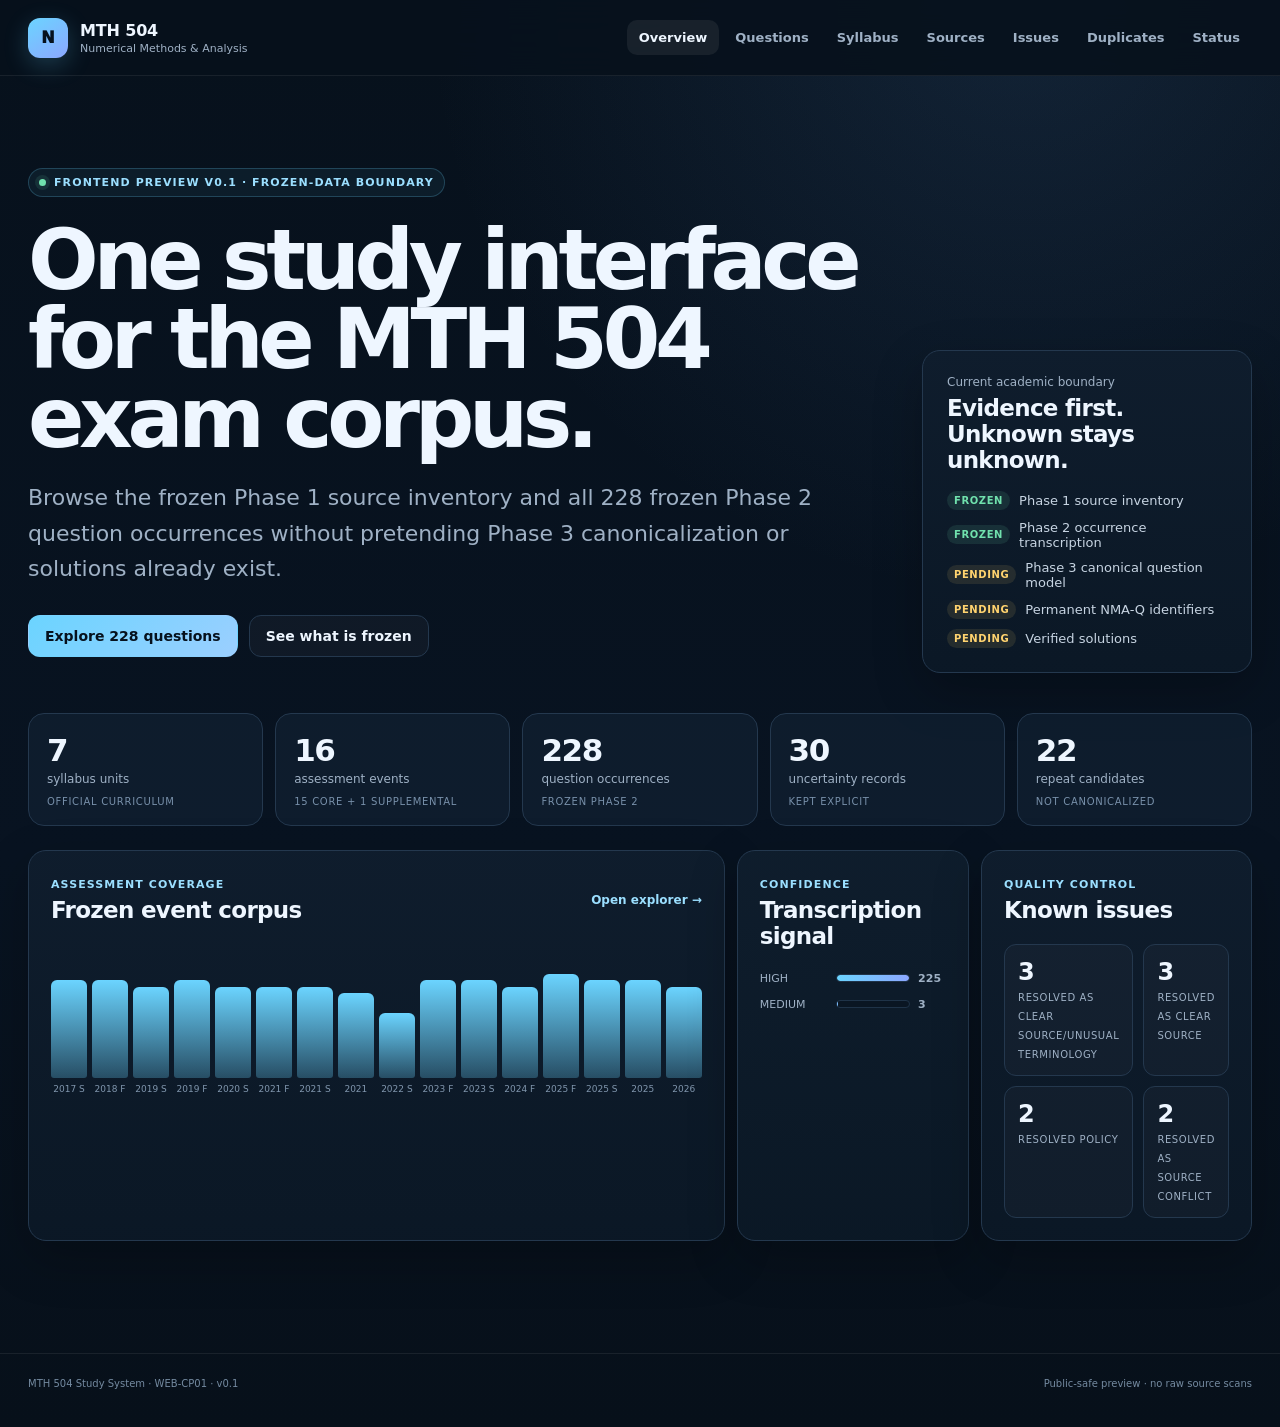
==== docs/subjects/mth504/index.html @ 4d3c36f5 "Establish shared MSc study portal and registry" ====
<!doctype html>
<html lang="en">
<head>
  <meta charset="utf-8" />
  <meta name="viewport" content="width=device-width, initial-scale=1" />
  <meta name="color-scheme" content="dark" />
  <meta name="description" content="MTH 504 Numerical Methods and Analysis study-system preview for Pokhara University MSc Structural Engineering." />
  <title>MTH 504 Study System · v0.1</title>
  <style>
:root{
  --bg:#07111c;--bg2:#0b1623;--surface:#0f1d2d;--surface2:#132338;--line:#24384e;
  --text:#eef6ff;--muted:#9fb1c5;--soft:#c7d4e2;--accent:#6bd4ff;--accent2:#8ca7ff;
  --green:#70e1ad;--yellow:#ffd36f;--red:#ff8e8e;--blue:#7cb7ff;--shadow:0 18px 50px rgba(0,0,0,.24);
}
*{box-sizing:border-box}html{scroll-behavior:smooth}body{margin:0;background:radial-gradient(circle at 80% 0%,rgba(71,118,172,.18),transparent 34%),linear-gradient(180deg,var(--bg) 0%,#081321 60%,#07101a 100%);color:var(--text);font-family:Inter,ui-sans-serif,system-ui,-apple-system,BlinkMacSystemFont,"Segoe UI",sans-serif;min-height:100vh}button,input,select{font:inherit}a{color:inherit;text-decoration:none}
.app-shell{max-width:1500px;margin:0 auto;min-height:100vh}.topbar{height:76px;position:sticky;top:0;z-index:50;display:flex;align-items:center;padding:0 28px;background:rgba(7,17,28,.9);backdrop-filter:blur(18px);border-bottom:1px solid rgba(255,255,255,.07)}
.brand{display:flex;align-items:center;gap:12px;min-width:275px}.brand-mark{width:40px;height:40px;display:grid;place-items:center;border-radius:12px;background:linear-gradient(145deg,var(--accent),var(--accent2));color:#06111d;font-weight:950;box-shadow:0 7px 24px rgba(107,212,255,.22)}.brand b{display:block;font-size:16px;letter-spacing:-.01em}.brand small{display:block;color:var(--muted);font-size:11px;margin-top:2px}.nav{display:flex;align-items:center;gap:4px;margin-left:auto}.nav a{color:var(--muted);font-size:13px;font-weight:720;padding:10px 12px;border-radius:10px;transition:.16s ease}.nav a:hover,.nav a.active{color:var(--text);background:rgba(255,255,255,.065)}.menu-button{display:none;margin-left:auto;border:1px solid var(--line);background:var(--surface);color:var(--text);padding:9px 12px;border-radius:10px;font-weight:750}
main{padding:0 28px 60px}.view{padding:52px 0;animation:viewIn .22s ease}.hero-view{padding-top:64px}@keyframes viewIn{from{opacity:.4;transform:translateY(4px)}to{opacity:1;transform:none}}
.hero-view{display:grid;grid-template-columns:minmax(0,1.45fr) minmax(320px,.55fr);gap:24px}.hero-copy{padding:28px 0 16px}.eyebrow,.section-kicker{font-size:11px;letter-spacing:.1em;text-transform:uppercase;font-weight:850;color:#9bdfff}.eyebrow{display:inline-flex;align-items:center;gap:8px;padding:7px 10px;border-radius:999px;border:1px solid rgba(107,212,255,.22);background:rgba(107,212,255,.06)}.live-dot{width:7px;height:7px;border-radius:50%;background:var(--green);box-shadow:0 0 0 4px rgba(112,225,173,.1)}.hero-copy h1{font-size:clamp(44px,6.5vw,88px);line-height:.95;letter-spacing:-.064em;margin:24px 0 18px;max-width:950px}.hero-lede{max-width:820px;color:var(--muted);font-size:clamp(17px,1.9vw,22px);line-height:1.62}.hero-actions{display:flex;gap:11px;flex-wrap:wrap;margin-top:28px}.button{padding:12px 16px;border-radius:12px;border:1px solid var(--line);font-weight:780;font-size:14px;transition:.16s}.button:hover{transform:translateY(-1px)}.button.primary{background:linear-gradient(135deg,var(--accent),#9bcfff);color:#06111d;border-color:transparent}.button.secondary{background:rgba(255,255,255,.03)}
.hero-panel,.surface{border:1px solid var(--line);background:linear-gradient(180deg,rgba(15,29,45,.96),rgba(11,24,38,.96));border-radius:18px;box-shadow:var(--shadow)}.hero-panel{padding:24px;align-self:end}.panel-kicker{color:var(--muted);font-size:12px;margin:0 0 6px}.hero-panel h2{font-size:23px;letter-spacing:-.03em;margin:0 0 18px}.boundary-list{list-style:none;padding:0;margin:0;display:grid;gap:10px}.boundary-list li{display:flex;align-items:center;gap:9px;color:var(--soft);font-size:13px}.state{font-size:10px;text-transform:uppercase;letter-spacing:.06em;font-weight:900;padding:4px 7px;border-radius:999px}.state.done{background:rgba(112,225,173,.11);color:var(--green)}.state.waiting{background:rgba(255,211,111,.10);color:var(--yellow)}
.metric-grid{grid-column:1/-1;display:grid;grid-template-columns:repeat(5,1fr);gap:12px;margin-top:16px}.metric{padding:18px;border-radius:16px;border:1px solid var(--line);background:rgba(16,31,48,.8)}.metric strong{display:block;font-size:31px;letter-spacing:-.045em}.metric span{display:block;margin-top:4px;color:var(--muted);font-size:12px}.metric small{display:block;margin-top:10px;color:#7890aa;font-size:10px;text-transform:uppercase;letter-spacing:.07em}
.dashboard-grid{grid-column:1/-1;display:grid;grid-template-columns:1.2fr .4fr .4fr;gap:12px;margin-top:0}.surface{padding:22px}.wide-card{min-width:0}.section-heading{display:flex;gap:20px;align-items:flex-end;justify-content:space-between;margin-bottom:24px}.section-heading h1{font-size:clamp(34px,4.7vw,62px);letter-spacing:-.052em;line-height:1;margin:7px 0 9px}.section-heading h2{font-size:23px;letter-spacing:-.03em;margin:5px 0}.section-heading p{color:var(--muted);max-width:780px;line-height:1.6;margin:0;font-size:14px}.section-heading.compact{align-items:center;margin-bottom:16px}.text-link{font-size:12px;color:#9bdfff;font-weight:750}.count-chip{display:flex;flex-direction:column;align-items:flex-end;min-width:88px}.count-chip strong{font-size:35px;letter-spacing:-.04em}.count-chip span{color:var(--muted);font-size:11px;text-transform:uppercase;letter-spacing:.08em}.count-chip.small strong{font-size:25px}
.event-timeline{display:flex;gap:5px;align-items:flex-end;min-height:150px;padding-top:12px;overflow-x:auto}.event-bar{min-width:30px;flex:1;max-width:54px;display:flex;flex-direction:column;justify-content:flex-end;height:130px;gap:6px}.event-bar i{display:block;background:linear-gradient(180deg,var(--accent),rgba(107,212,255,.28));border-radius:6px 6px 3px 3px;min-height:14px;transition:.18s}.event-bar:hover i{filter:brightness(1.25)}.event-bar span{font-size:9px;color:#8197ae;text-align:center;white-space:nowrap}.mini-bars{display:grid;gap:13px;margin-top:18px}.mini-bar-row{display:grid;grid-template-columns:68px 1fr 28px;gap:8px;align-items:center;font-size:11px;color:var(--muted)}.mini-track{height:8px;background:#0a1623;border:1px solid #1f3348;border-radius:999px;overflow:hidden}.mini-fill{height:100%;background:linear-gradient(90deg,var(--accent),var(--accent2));border-radius:999px}.issue-summary{display:grid;grid-template-columns:1fr 1fr;gap:10px}.issue-tile{padding:13px;border:1px solid var(--line);border-radius:12px;background:rgba(255,255,255,.025)}.issue-tile strong{display:block;font-size:24px}.issue-tile span{color:var(--muted);font-size:10px;text-transform:uppercase;letter-spacing:.06em}
.filter-panel{margin-bottom:14px;padding:18px}.search-field{display:grid;gap:7px}.search-field span,.filters-row label span{font-size:10px;text-transform:uppercase;letter-spacing:.07em;color:#8fa5bc;font-weight:800}.search-field input,.filters-row select{width:100%;background:#091725;color:var(--text);border:1px solid var(--line);border-radius:10px;outline:none}.search-field input{padding:13px 14px;font-size:14px}.search-field input:focus,.filters-row select:focus{border-color:#4b8cac;box-shadow:0 0 0 3px rgba(107,212,255,.08)}.filters-row{display:grid;grid-template-columns:repeat(6,1fr);gap:9px;margin-top:12px}.filters-row label{display:grid;gap:6px}.filters-row select{padding:10px 8px;font-size:12px}.filter-footer{display:flex;align-items:center;justify-content:space-between;gap:12px;margin-top:13px;color:var(--muted);font-size:11px}.ghost-button{border:1px solid var(--line);background:transparent;color:#bad0e6;border-radius:9px;padding:8px 10px;cursor:pointer}.compact-filter{max-width:760px}
.question-list{display:grid;gap:10px}.question-card{border:1px solid var(--line);background:rgba(13,28,44,.88);border-radius:14px;padding:16px 17px;display:grid;grid-template-columns:126px minmax(0,1fr) 70px;gap:14px;align-items:start;cursor:pointer;transition:.15s}.question-card:hover{border-color:#375775;background:rgba(17,35,54,.98);transform:translateY(-1px)}.question-meta{display:grid;gap:6px}.question-meta b{font-size:12px}.question-meta span{color:#8ba0b6;font-size:10px}.question-transcript{font-size:14px;line-height:1.65;color:#deebf7}.question-transcript mark{background:rgba(255,211,111,.15);color:#ffe7a7;border-radius:3px;padding:0 2px}.question-tags{display:flex;flex-wrap:wrap;gap:5px;margin-top:9px}.tag{display:inline-flex;align-items:center;padding:4px 7px;border-radius:999px;background:#10243a;border:1px solid #263e57;color:#aebfd0;font-size:9px;font-weight:800;letter-spacing:.04em}.tag.warn{color:#ffe2a0;border-color:#5f522c;background:rgba(255,211,111,.07)}.tag.core{color:#9cebc6;border-color:#275b48;background:rgba(112,225,173,.06)}.marks-badge{justify-self:end;text-align:center;border:1px solid var(--line);border-radius:11px;padding:8px 7px;min-width:54px}.marks-badge strong{display:block;font-size:18px}.marks-badge span{font-size:9px;color:var(--muted);text-transform:uppercase}.empty-state{border:1px dashed #35506c;padding:44px;border-radius:16px;text-align:center;color:var(--muted)}.empty-state b{display:block;color:var(--text);margin-bottom:5px}
.syllabus-grid{display:grid;grid-template-columns:repeat(2,1fr);gap:12px}.unit-card{display:grid;grid-template-columns:60px 1fr auto;gap:15px;align-items:center}.unit-number{height:52px;width:52px;display:grid;place-items:center;border-radius:14px;background:linear-gradient(145deg,rgba(107,212,255,.15),rgba(140,167,255,.08));border:1px solid #29465f;color:#b9eaff;font-weight:900}.unit-card h2{font-size:18px;margin:0 0 3px}.unit-card p{font-size:11px;color:var(--muted);margin:0}.hour-pill{font-size:12px;color:#b7c7d8;border:1px solid var(--line);border-radius:999px;padding:7px 9px}.boundary-note{margin-top:12px;border-color:#4d462a;background:rgba(255,211,111,.04)}.boundary-note b{color:#ffe09b}.boundary-note p{color:#c9bea0;line-height:1.6;margin:7px 0 0;font-size:13px}
.source-grid{display:grid;grid-template-columns:repeat(2,1fr);gap:10px}.source-card h2{font-size:15px;margin:6px 0 5px}.source-id{font-family:ui-monospace,SFMono-Regular,Menlo,monospace;color:#9adfff;font-size:10px;word-break:break-all}.source-card p{color:var(--muted);font-size:12px;line-height:1.55}.source-facts{display:flex;flex-wrap:wrap;gap:5px;margin-top:10px}.hash{font-family:ui-monospace,SFMono-Regular,Menlo,monospace;font-size:9px;color:#728ba5;word-break:break-all;margin-top:10px}
.issue-list{display:grid;gap:9px}.issue-card{display:grid;grid-template-columns:160px minmax(0,1fr);gap:18px}.issue-card h2{font-size:14px;margin:0 0 6px}.issue-card p{font-size:12px;color:var(--muted);line-height:1.6;margin:5px 0}.issue-key{font-family:ui-monospace,SFMono-Regular,Menlo,monospace;font-size:10px;color:#9adfff}.issue-status{margin-top:7px}.issue-section-label{color:#8ea5bb;font-size:9px;text-transform:uppercase;letter-spacing:.07em;font-weight:800}.duplicate-columns{display:grid;grid-template-columns:.75fr 1.25fr;gap:12px}.stack-list{display:grid;gap:8px}.stack-item{border:1px solid var(--line);border-radius:12px;padding:13px;background:rgba(255,255,255,.018)}.stack-item b{font-size:12px}.stack-item p{font-size:11px;color:var(--muted);line-height:1.5;margin:6px 0 0}.member-list{display:flex;flex-wrap:wrap;gap:5px;margin-top:8px}.member{font-family:ui-monospace,SFMono-Regular,Menlo,monospace;font-size:9px;padding:4px 6px;border-radius:6px;background:#0c1a29;color:#9fb4ca}
.status-grid{display:grid;grid-template-columns:repeat(2,1fr);gap:10px}.status-card{display:grid;grid-template-columns:42px 1fr;align-items:start;gap:12px}.status-icon{height:34px;width:34px;border-radius:10px;display:grid;place-items:center;background:#102438;font-weight:900}.status-card b{font-size:14px}.status-card p{color:var(--muted);font-size:12px;line-height:1.5;margin:6px 0 0}.status-card.complete .status-icon{color:var(--green);background:rgba(112,225,173,.09)}.status-card.parked .status-icon{color:var(--yellow);background:rgba(255,211,111,.09)}.status-card.current .status-icon{color:var(--accent);background:rgba(107,212,255,.09)}.provenance-card{margin-top:12px}.provenance-card h2{margin:6px 0 17px}.provenance-card dl{display:grid;gap:9px}.provenance-card dl div{display:grid;grid-template-columns:200px 1fr;gap:12px}.provenance-card dt{color:var(--muted);font-size:11px}.provenance-card dd{margin:0;font-family:ui-monospace,SFMono-Regular,Menlo,monospace;font-size:10px;word-break:break-all;color:#c7d6e5}
footer{border-top:1px solid rgba(255,255,255,.07);padding:24px 28px 38px;color:#748aa0;font-size:10px;display:flex;justify-content:space-between;gap:16px}
.question-dialog{width:min(760px,calc(100vw - 30px));max-height:84vh;overflow:auto;border:1px solid #35506a;background:#0a1724;color:var(--text);border-radius:18px;padding:24px;box-shadow:0 30px 100px rgba(0,0,0,.62)}.question-dialog::backdrop{background:rgba(2,8,13,.76);backdrop-filter:blur(5px)}.dialog-close{position:absolute;right:15px;top:13px;width:34px;height:34px;border-radius:50%;border:1px solid var(--line);background:#102133;color:var(--text);font-size:21px;cursor:pointer}.dialog-title{font-size:24px;letter-spacing:-.03em;padding-right:40px;margin:7px 0 8px}.dialog-question{font-size:17px;line-height:1.65;color:#edf6ff;margin:20px 0}.dialog-grid{display:grid;grid-template-columns:repeat(3,1fr);gap:8px}.dialog-fact{padding:10px;border:1px solid var(--line);border-radius:10px}.dialog-fact span{display:block;color:var(--muted);font-size:9px;text-transform:uppercase;letter-spacing:.06em}.dialog-fact b{display:block;margin-top:3px;font-size:12px}.dialog-section{border-top:1px solid var(--line);margin-top:18px;padding-top:16px}.dialog-section h3{font-size:13px;margin:0 0 8px}.dialog-section p,.dialog-section li{color:var(--muted);font-size:11px;line-height:1.6}
@media(max-width:1100px){.metric-grid{grid-template-columns:repeat(3,1fr)}.dashboard-grid{grid-template-columns:1fr 1fr}.wide-card{grid-column:1/-1}.filters-row{grid-template-columns:repeat(3,1fr)}.hero-view{grid-template-columns:1fr}.hero-panel{align-self:auto}.duplicate-columns{grid-template-columns:1fr}}
@media(max-width:760px){.topbar{height:auto;min-height:68px;padding:12px 16px;flex-wrap:wrap}.brand{min-width:0}.brand small{display:none}.menu-button{display:block}.nav{display:none;width:100%;overflow-x:auto;padding-top:8px}.nav.open{display:flex}.nav a{white-space:nowrap}main{padding:0 14px 44px}.view{padding:34px 0}.hero-view{padding-top:35px}.hero-copy h1{font-size:46px}.metric-grid{grid-template-columns:repeat(2,1fr)}.dashboard-grid{grid-template-columns:1fr}.wide-card{grid-column:auto}.surface{padding:16px}.filters-row{grid-template-columns:repeat(2,1fr)}.question-card{grid-template-columns:1fr auto;gap:10px}.question-meta{grid-column:1/-1;display:flex;gap:8px;align-items:center}.question-transcript{grid-column:1}.marks-badge{grid-column:2}.syllabus-grid,.source-grid,.status-grid{grid-template-columns:1fr}.unit-card{grid-template-columns:52px 1fr auto}.issue-card{grid-template-columns:1fr;gap:8px}.section-heading{align-items:flex-start}.section-heading h1{font-size:38px}.count-chip strong{font-size:28px}.provenance-card dl div{grid-template-columns:1fr;gap:3px}.dialog-grid{grid-template-columns:repeat(2,1fr)}footer{padding:22px 14px 30px;flex-direction:column}.event-bar{min-width:25px}}
@media(max-width:430px){.hero-copy h1{font-size:40px}.metric-grid{grid-template-columns:1fr 1fr}.metric strong{font-size:26px}.filters-row{grid-template-columns:1fr}.section-heading{gap:10px}.dialog-grid{grid-template-columns:1fr}.issue-summary{grid-template-columns:1fr 1fr}}

</style>
</head>
<body>
  <div class="app-shell">
    <header class="topbar">
      <a class="brand" href="#overview" aria-label="MTH 504 Study System home">
        <span class="brand-mark">N</span>
        <span><b>MTH 504</b><small>Numerical Methods & Analysis</small></span>
      </a>
      <button class="menu-button" id="menuButton" type="button" aria-expanded="false" aria-controls="primaryNav">Menu</button>
      <nav class="nav" id="primaryNav" aria-label="Primary navigation">
        <a href="#overview" data-view="overview">Overview</a>
        <a href="#questions" data-view="questions">Questions</a>
        <a href="#syllabus" data-view="syllabus">Syllabus</a>
        <a href="#sources" data-view="sources">Sources</a>
        <a href="#issues" data-view="issues">Issues</a>
        <a href="#duplicates" data-view="duplicates">Duplicates</a>
        <a href="#status" data-view="status">Status</a>
      </nav>
    </header>

    <main>
      <section class="view hero-view" id="overview" data-view-panel="overview">
        <div class="hero-copy">
          <div class="eyebrow"><span class="live-dot"></span> Frontend preview v0.1 · frozen-data boundary</div>
          <h1>One study interface for the MTH 504 exam corpus.</h1>
          <p class="hero-lede">Browse the frozen Phase 1 source inventory and all 228 frozen Phase 2 question occurrences without pretending Phase 3 canonicalization or solutions already exist.</p>
          <div class="hero-actions">
            <a class="button primary" href="#questions">Explore 228 questions</a>
            <a class="button secondary" href="#status">See what is frozen</a>
          </div>
        </div>
        <div class="hero-panel">
          <p class="panel-kicker">Current academic boundary</p>
          <h2>Evidence first. Unknown stays unknown.</h2>
          <ul class="boundary-list">
            <li><span class="state done">Frozen</span> Phase 1 source inventory</li>
            <li><span class="state done">Frozen</span> Phase 2 occurrence transcription</li>
            <li><span class="state waiting">Pending</span> Phase 3 canonical question model</li>
            <li><span class="state waiting">Pending</span> Permanent NMA-Q identifiers</li>
            <li><span class="state waiting">Pending</span> Verified solutions</li>
          </ul>
        </div>
        <div class="metric-grid" id="metricGrid"></div>
        <div class="dashboard-grid">
          <article class="surface wide-card">
            <div class="section-heading compact">
              <div><span class="section-kicker">Assessment coverage</span><h2>Frozen event corpus</h2></div>
              <a class="text-link" href="#questions">Open explorer →</a>
            </div>
            <div id="eventTimeline" class="event-timeline"></div>
          </article>
          <article class="surface">
            <div class="section-heading compact"><div><span class="section-kicker">Confidence</span><h2>Transcription signal</h2></div></div>
            <div id="confidenceChart" class="mini-bars"></div>
          </article>
          <article class="surface">
            <div class="section-heading compact"><div><span class="section-kicker">Quality control</span><h2>Known issues</h2></div></div>
            <div id="issueSummary" class="issue-summary"></div>
          </article>
        </div>
      </section>

      <section class="view" id="questions" data-view-panel="questions" hidden>
        <div class="section-heading">
          <div><span class="section-kicker">Phase 2 frozen dataset</span><h1>Question occurrence explorer</h1><p>These are source occurrences with provisional Phase 2 IDs, not permanent canonical questions.</p></div>
          <div class="count-chip"><strong id="questionResultCount">228</strong><span>shown</span></div>
        </div>
        <div class="surface filter-panel">
          <label class="search-field"><span>Search transcript or provisional ID</span><input id="questionSearch" type="search" placeholder="e.g. Newton, Runge-Kutta, P2-PROV-2024..." /></label>
          <div class="filters-row">
            <label><span>Year</span><select id="yearFilter"><option value="">All years</option></select></label>
            <label><span>Session</span><select id="sessionFilter"><option value="">All sessions</option></select></label>
            <label><span>Scope</span><select id="scopeFilter"><option value="">All scope</option></select></label>
            <label><span>Assessment</span><select id="assessmentFilter"><option value="">All types</option></select></label>
            <label><span>Confidence</span><select id="confidenceFilter"><option value="">All confidence</option></select></label>
            <label><span>Marks</span><select id="marksFilter"><option value="">All marks</option></select></label>
          </div>
          <div class="filter-footer"><button class="ghost-button" id="clearQuestionFilters" type="button">Clear filters</button><span id="questionFilterSummary">Showing complete frozen corpus</span></div>
        </div>
        <div id="questionList" class="question-list"></div>
        <div id="questionEmpty" class="empty-state" hidden><b>No matching occurrences.</b><span>Try clearing one or more filters.</span></div>
      </section>

      <section class="view" id="syllabus" data-view-panel="syllabus" hidden>
        <div class="section-heading"><div><span class="section-kicker">Official course structure</span><h1>Seven-unit syllabus map</h1><p>Unit titles and hours are transcribed from the official curriculum scan. Phase 3 has not yet mapped every occurrence to units.</p></div><div class="count-chip"><strong>45</strong><span>hours</span></div></div>
        <div id="syllabusGrid" class="syllabus-grid"></div>
        <article class="surface boundary-note"><b>Important boundary</b><p>Question-to-unit classification is intentionally absent in v0.1 because that belongs to the next controlled classification/canonicalization work. The website will not invent those mappings.</p></article>
      </section>

      <section class="view" id="sources" data-view-panel="sources" hidden>
        <div class="section-heading"><div><span class="section-kicker">Phase 1 frozen dataset</span><h1>Source inventory</h1><p>Public-safe metadata only. No private Drive URLs or raw copyrighted source files are embedded in this frontend package.</p></div><div class="count-chip"><strong id="sourceCount">16</strong><span>sources</span></div></div>
        <div class="surface filter-panel compact-filter"><label class="search-field"><span>Search source metadata</span><input id="sourceSearch" type="search" placeholder="source ID, filename, context..." /></label></div>
        <div id="sourceGrid" class="source-grid"></div>
      </section>

      <section class="view" id="issues" data-view-panel="issues" hidden>
        <div class="section-heading"><div><span class="section-kicker">Explicit uncertainty register</span><h1>Source issues & resolutions</h1><p>Thirty Phase 2 uncertainty records remain visible rather than being silently corrected.</p></div><div class="count-chip"><strong id="issueCount">30</strong><span>records</span></div></div>
        <div class="surface filter-panel compact-filter"><label class="search-field"><span>Search issue register</span><input id="issueSearch" type="search" placeholder="bounds, typo, printed wording, scope..." /></label></div>
        <div id="issueList" class="issue-list"></div>
      </section>

      <section class="view" id="duplicates" data-view-panel="duplicates" hidden>
        <div class="section-heading"><div><span class="section-kicker">Cross-reference, not silent merging</span><h1>Duplicate evidence</h1><p>Representation duplicates identify the same paper appearing in multiple source representations. Text duplicate candidates are question-level repetition candidates awaiting later canonicalization.</p></div></div>
        <div class="duplicate-columns">
          <article class="surface"><div class="section-heading compact"><div><span class="section-kicker">Same-paper evidence</span><h2>Representation duplicates</h2></div><div class="count-chip small"><strong id="repDupCount">0</strong><span>groups</span></div></div><div id="representationDuplicates" class="stack-list"></div></article>
          <article class="surface"><div class="section-heading compact"><div><span class="section-kicker">Question repetition</span><h2>Text duplicate candidates</h2></div><div class="count-chip small"><strong id="textDupCount">0</strong><span>groups</span></div></div><div id="textDuplicates" class="stack-list"></div></article>
        </div>
      </section>

      <section class="view" id="status" data-view-panel="status" hidden>
        <div class="section-heading"><div><span class="section-kicker">Project state</span><h1>What exists, what does not</h1><p>The frontend is a renderer of frozen structured data—not a replacement for Drive evidence, project controls, or future Git history.</p></div></div>
        <div class="status-grid">
          <article class="surface status-card complete"><span class="status-icon">✓</span><div><b>Phase 1 · Source inventory</b><p>Frozen and Drive-preserved. 16 public-safe source records.</p></div></article>
          <article class="surface status-card complete"><span class="status-icon">✓</span><div><b>Phase 2 · Question occurrences</b><p>Frozen and Drive-preserved. 228 occurrences, 30 uncertainty records.</p></div></article>
          <article class="surface status-card parked"><span class="status-icon">⌁</span><div><b>GH-CP01 · GitHub publication</b><p>Parked. Existing local Phase 1 commit awaits authenticated GitHub push; frontend work continues independently.</p></div></article>
          <article class="surface status-card future"><span class="status-icon">→</span><div><b>Phase 3 · Canonicalization</b><p>Not started. No permanent NMA-Q IDs have been assigned.</p></div></article>
          <article class="surface status-card future"><span class="status-icon">→</span><div><b>Solutions</b><p>Not started. The site intentionally contains no generated solution bank yet.</p></div></article>
          <article class="surface status-card current"><span class="status-icon">●</span><div><b>WEB-CP01 · Frontend v0.1</b><p>Current preview package. Built from frozen structured data for review before deployment/release promotion.</p></div></article>
        </div>
        <article class="surface provenance-card"><div><span class="section-kicker">Build provenance</span><h2>Frozen-input fingerprints</h2></div><dl id="provenanceList"></dl></article>
      </section>
    </main>

    <footer><span>MTH 504 Study System · WEB-CP01 · v0.1</span><span>Public-safe preview · no raw source scans</span></footer>
  </div>

  <dialog id="questionDialog" class="question-dialog">
    <form method="dialog"><button class="dialog-close" aria-label="Close question details">×</button></form>
    <div id="questionDialogContent"></div>
  </dialog>

  <script>
window.NMA_STUDY_DATA={"app":{"name":"MTH 504 Study System","version":"0.1.0","status":"REVIEW_PREVIEW","generated_on":"2026-08-19","academic_boundary":"Phase 1 and Phase 2 frozen; Phase 3 canonicalization not started; permanent NMA-Q IDs unassigned; no solutions."},"syllabus":{"schema_version":"0.1.0","subject_id":"MTH504-NMA","official_total_hours":45,"units":[{"unit_id":"NMA-U01","official_title":"Introduction","allocated_hours":5},{"unit_id":"NMA-U02","official_title":"Roots of Equation","allocated_hours":6},{"unit_id":"NMA-U03","official_title":"Interpolation and Numerical Differentiation","allocated_hours":6},{"unit_id":"NMA-U04","official_title":"Numerical Integration","allocated_hours":6},{"unit_id":"NMA-U05","official_title":"Solution of Linear & Non-linear Equations","allocated_hours":8},{"unit_id":"NMA-U06","official_title":"Ordinary and Partial Differential Equations","allocated_hours":8},{"unit_id":"NMA-U07","official_title":"Special Functions","allocated_hours":6}],"verification_status":"TRANSCRIBED_FROM_SCAN","source":{"source_id":"SRC-PU-MSC-STRUCT-CURRICULUM-2017","pages":[16,17]}},"counts":{"events_total":16,"core_events":15,"supplemental_events":1,"question_occurrences_total":228,"core_question_occurrences":213,"supplemental_question_occurrences":15,"representation_duplicate_groups":6,"text_duplicate_candidate_groups":22,"uncertainty_records":30},"events":[{"event_id":"EXAM-PEC-NM-SPRING-2017","event_provisional_key":"2017-SUPPLEMENTAL","scope":"SUPPLEMENTAL_NON_CORE","header":{"institution_printed":"Pokhara Engineering College","programme_printed":"BE (Civil)","course_title_printed":"Numerical Methods","course_code_printed":null,"year_printed":2017,"session_printed":"Spring","assessment_type":"ASSESSMENT_EXAM","full_marks_printed":100,"pass_marks_printed":45,"time_printed":"3hrs."},"source_provenance":[{"source_id":"SRC-NMA-IMG-PEC-SPRING-2017","units":["IMAGE:1 physical pages 1-2"],"role":"TRANSCRIPTION_BASE_AND_CONFIRMED_DUPLICATE"},{"source_id":"SRC-GDRIVE-NMA-QP-2025","units":["PDF_PAGE:5 physical pages 1-2"],"role":"CONFIRMED_DUPLICATE_REPRESENTATION"}],"completeness":"COMPLETE_PAPER_TRANSCRIBED","uncertainty_refs":["P2-U-2017-SCOPE","P2-U-2017-Q2B","P2-U-2017-Q3A","P2-U-2017-Q6A"],"question_count":15},{"event_id":"EXAM-PU-NMA-FALL-2018","event_provisional_key":"2018-FALL","scope":"CORE_MTH_504_CANDIDATE","header":{"institution_printed":"Pokhara University","programme_printed":"M. Sc. Structural Engineering","course_title_printed":"Numerical Methods and Analysis","course_code_printed":null,"year_printed":2018,"session_printed":"Fall","assessment_type":"UNIVERSITY_EXAMINATION","full_marks_printed":100,"pass_marks_printed":60,"time_printed":"4hrs."},"source_provenance":[{"source_id":"SRC-GDRIVE-MSC-5-BUNDLES","units":["PDF_PAGE:18","PDF_PAGE:20"],"role":"ONLY_INSPECTED_REPRESENTATION"}],"completeness":"COMPLETE_PAPER_TRANSCRIBED","uncertainty_refs":["P2-U-2018-01","P2-U-2018-02"],"question_count":15},{"event_id":"EXAM-PU-NMA-SPRING-2019","event_provisional_key":"2019-SPRING","scope":"CORE_MTH_504_CANDIDATE","header":{"institution_printed":"Pokhara University","programme_printed":"M. Sc. Structural Engineering","course_title_printed":"Numerical Analysis and Methods","course_code_printed":null,"year_printed":2019,"session_printed":"Spring","assessment_type":"UNIVERSITY_EXAMINATION","full_marks_printed":100,"pass_marks_printed":60,"time_printed":"4hrs."},"source_provenance":[{"source_id":"SRC-GDRIVE-MSC-5-BUNDLES","units":["PDF_PAGE:14","PDF_PAGE:15"],"role":"ONLY_INSPECTED_REPRESENTATION"}],"completeness":"COMPLETE_PAPER_TRANSCRIBED","uncertainty_refs":[],"question_count":14},{"event_id":"EXAM-PU-SOE-NMA-INTERNAL-FALL-2019","event_provisional_key":"2019-INTERNAL-FALL","scope":"CORE_MTH_504_CANDIDATE","header":{"institution_printed":"Pokhara University School of Engineering","programme_printed":"Not printed","course_title_printed":"Numerical Analysis and Methods","course_code_printed":null,"year_printed":2019,"session_printed":"Fall","assessment_type":"INTERNAL_EXAMINATION","full_marks_printed":100,"pass_marks_printed":60,"time_printed":"4hrs."},"source_provenance":[{"source_id":"SRC-GDRIVE-MSC-5-BUNDLES","units":["PDF_PAGE:16"],"role":"ONLY_INSPECTED_REPRESENTATION"}],"completeness":"COMPLETE_PAPER_TRANSCRIBED","uncertainty_refs":["P2-U-2019I-01","P2-U-2019I-02"],"question_count":15},{"event_id":"EXAM-PU-NMA-SPRING-2020","event_provisional_key":"2020-SPRING","scope":"CORE_MTH_504_CANDIDATE","header":{"institution_printed":"Pokhara University","programme_printed":"MSc. in Structural Engineering","course_title_printed":"Numerical Methods and Analysis","course_code_printed":null,"year_printed":2020,"session_printed":"Spring","assessment_type":"UNIVERSITY_EXAMINATION","full_marks_printed":100,"pass_marks_printed":60,"time_printed":"4hrs."},"source_provenance":[{"source_id":"SRC-GDRIVE-NMA-QP-COMPILATION","units":["PDF_PAGE:6"],"role":"CONFIRMED_DUPLICATE_REPRESENTATION"},{"source_id":"SRC-GDRIVE-MSC-5-BUNDLES","units":["PDF_PAGE:12","PDF_PAGE:13"],"role":"TRANSCRIPTION_BASE_AND_CONFIRMED_DUPLICATE"}],"completeness":"COMPLETE_PAPER_TRANSCRIBED","uncertainty_refs":["P2-U-BEAM-BC","P2-U-CODE-ABSENT"],"question_count":14},{"event_id":"EXAM-PU-NMA-FALL-2021","event_provisional_key":"2021-FALL","scope":"CORE_MTH_504_CANDIDATE","header":{"institution_printed":"Pokhara University","programme_printed":"M. Sc. in Structural Engineering","course_title_printed":"Numerical Methods and Analysis","course_code_printed":null,"year_printed":2021,"session_printed":"Fall","assessment_type":"UNIVERSITY_EXAMINATION","full_marks_printed":100,"pass_marks_printed":60,"time_printed":"4hrs."},"source_provenance":[{"source_id":"SRC-GDRIVE-NMA-QP-COMPILATION","units":["PDF_PAGE:4","PDF_PAGE:5"],"role":"TRANSCRIPTION_BASE_AND_CONFIRMED_DUPLICATE"},{"source_id":"SRC-GDRIVE-MSC-5-BUNDLES","units":["PDF_PAGE:9","PDF_PAGE:10","PDF_PAGE:11"],"role":"CONFIRMED_DUPLICATE_REPRESENTATION"}],"completeness":"COMPLETE_PAPER_TRANSCRIBED","uncertainty_refs":[],"question_count":14},{"event_id":"EXAM-PU-NMA-SPRING-2021","event_provisional_key":"2021-SPRING","scope":"CORE_MTH_504_CANDIDATE","header":{"institution_printed":"Pokhara University","programme_printed":"M.Sc. Structure","course_title_printed":"Numerical Methods and Analysis","course_code_printed":null,"year_printed":2021,"session_printed":"Spring","assessment_type":"UNIVERSITY_EXAMINATION","full_marks_printed":100,"pass_marks_printed":60,"time_printed":"4hrs."},"source_provenance":[{"source_id":"SRC-GDRIVE-MSC-5-BUNDLES","units":["PDF_PAGE:1","PDF_PAGE:2"],"role":"ONLY_INSPECTED_REPRESENTATION"}],"completeness":"COMPLETE_PAPER_TRANSCRIBED","uncertainty_refs":["P2-U-2021S-HEADER","P2-U-2021S-Q1A","P2-U-2021S-Q1B","P2-U-2021S-Q4A","P2-U-2021S-Q7A"],"question_count":14},{"event_id":"EXAM-SOE-NMA-INTERNAL-2021","event_provisional_key":"2021-INTERNAL","scope":"CORE_MTH_504_CANDIDATE","header":{"institution_printed":"School of Engineering","programme_printed":"M.Sc. Structural Engineering","course_title_printed":"Numerical Methods and Analysis","course_code_printed":null,"year_printed":2021,"session_printed":null,"assessment_type":"INTERNAL_EXAMINATION","full_marks_printed":100,"pass_marks_printed":60,"time_printed":"4hrs."},"source_provenance":[{"source_id":"SRC-GDRIVE-MSC-5-BUNDLES","units":["PDF_PAGE:5","PDF_PAGE:7"],"role":"ONLY_INSPECTED_REPRESENTATION"}],"completeness":"COMPLETE_PAPER_TRANSCRIBED","uncertainty_refs":["P2-U-INTERNAL-SESSION","P2-U-2021I-Q4B","P2-U-BEAM-BC"],"question_count":13},{"event_id":"ASSESSMENT-PU-NMA-SPRING-2022","event_provisional_key":"2022-SPRING-ASSESSMENT","scope":"CORE_MTH_504_CANDIDATE","header":{"institution_printed":"Pokhara University","programme_printed":"MSc. Structure Engineering","course_title_printed":null,"course_code_printed":null,"year_printed":2022,"session_printed":"Spring","assessment_type":"INTERNAL_ASSESSMENT","full_marks_printed":100,"pass_marks_printed":60,"time_printed":"4hrs."},"source_provenance":[{"source_id":"SRC-GDRIVE-MSC-5-BUNDLES","units":["PDF_PAGE:3","PDF_PAGE:1 partial edge fragment"],"role":"ONLY_INSPECTED_REPRESENTATION"}],"completeness":"COMPLETE_SINGLE_PAGE_ASSESSMENT_TRANSCRIBED","uncertainty_refs":["P2-U-2022-COURSE","P2-U-2022-COMPLETE"],"question_count":10},{"event_id":"EXAM-PU-NMA-FALL-2023","event_provisional_key":"2023-FALL","scope":"CORE_MTH_504_CANDIDATE","header":{"institution_printed":"Pokhara University","programme_printed":"M. Sc. Structural Engineering","course_title_printed":"Numerical Methods and Analysis","course_code_printed":null,"year_printed":2023,"session_printed":"Fall","assessment_type":"UNIVERSITY_EXAMINATION","full_marks_printed":100,"pass_marks_printed":60,"time_printed":"4hrs."},"source_provenance":[{"source_id":"SRC-GDRIVE-NMA-QP-COMPILATION","units":["PDF_PAGE:3 physical pages 1-2"],"role":"ONLY_INSPECTED_REPRESENTATION"}],"completeness":"COMPLETE_PAPER_TRANSCRIBED","uncertainty_refs":["P2-U-2023F-Q2B","P2-U-2023F-Q3A"],"question_count":15},{"event_id":"EXAM-PU-NMA-SPRING-2023","event_provisional_key":"2023-SPRING","scope":"CORE_MTH_504_CANDIDATE","header":{"institution_printed":"Pokhara University","programme_printed":"M.Sc. Structure Engineering","course_title_printed":"Numerical Analysis and Methods","course_code_printed":null,"year_printed":2023,"session_printed":"Spring","assessment_type":"UNIVERSITY_EXAMINATION","full_marks_printed":100,"pass_marks_printed":60,"time_printed":"4hrs."},"source_provenance":[{"source_id":"SRC-GDRIVE-NMA-QP-COMPILATION","units":["PDF_PAGE:1","PDF_PAGE:2"],"role":"ONLY_INSPECTED_REPRESENTATION"}],"completeness":"COMPLETE_PAPER_TRANSCRIBED","uncertainty_refs":["P2-U-2023S-Q6A"],"question_count":15},{"event_id":"EXAM-PU-NMA-FALL-2024","event_provisional_key":"2024-FALL","scope":"CORE_MTH_504_CANDIDATE","header":{"institution_printed":"Pokhara University","programme_printed":"M.Sc. Structure","course_title_printed":"Numerical Methods and Analysis","course_code_printed":null,"year_printed":2024,"session_printed":"Fall","assessment_type":"UNIVERSITY_EXAMINATION","full_marks_printed":100,"pass_marks_printed":60,"time_printed":"4hrs."},"source_provenance":[{"source_id":"SRC-GDRIVE-NMA-QP-2025","units":["PDF_PAGE:4 physical pages 1-2"],"role":"CONFIRMED_DUPLICATE_REPRESENTATION"},{"source_id":"SRC-NMA-IMG-PU-FALL-2024","units":["IMAGE:1 physical pages 1-2"],"role":"TRANSCRIPTION_BASE_AND_CONFIRMED_DUPLICATE"}],"completeness":"COMPLETE_PAPER_TRANSCRIBED","uncertainty_refs":["P2-U-2024F-Q5A","P2-U-2024F-Q6A"],"question_count":14},{"event_id":"EXAM-PU-NMA-FALL-2025","event_provisional_key":"2025-FALL","scope":"CORE_MTH_504_CANDIDATE","header":{"institution_printed":"Pokhara University","programme_printed":"M.Sc. Structural Engineering","course_title_printed":"Numerical Methods and Analysis","course_code_printed":null,"year_printed":2025,"session_printed":"Fall","assessment_type":"UNIVERSITY_EXAMINATION","full_marks_printed":100,"pass_marks_printed":60,"time_printed":"4hrs."},"source_provenance":[{"source_id":"SRC-NMA-IMG-PU-FALL-2025","units":["IMAGE:1 physical pages 1-2"],"role":"ONLY_INSPECTED_REPRESENTATION"}],"completeness":"COMPLETE_PAPER_TRANSCRIBED","uncertainty_refs":["P2-U-2025F-Q5B","P2-U-2025F-Q5B-OR"],"question_count":16},{"event_id":"EXAM-PU-NMA-SPRING-2025","event_provisional_key":"2025-SPRING","scope":"CORE_MTH_504_CANDIDATE","header":{"institution_printed":"Pokhara University","programme_printed":"M.Sc. Structural Engineering","course_title_printed":"Numerical Methods and Analysis","course_code_printed":null,"year_printed":2025,"session_printed":"Spring","assessment_type":"UNIVERSITY_EXAMINATION","full_marks_printed":100,"pass_marks_printed":60,"time_printed":"4hrs."},"source_provenance":[{"source_id":"SRC-GDRIVE-NMA-QP-2025","units":["PDF_PAGE:1","PDF_PAGE:2"],"role":"CONFIRMED_DUPLICATE_REPRESENTATION"},{"source_id":"SRC-NMA-IMG-PU-SPRING-2025","units":["IMAGE:1 physical pages 1-2"],"role":"TRANSCRIPTION_BASE_AND_CONFIRMED_DUPLICATE"}],"completeness":"COMPLETE_PAPER_TRANSCRIBED","uncertainty_refs":["P2-U-2025S-Q1B","P2-U-2025S-Q6A"],"question_count":15},{"event_id":"EXAM-SOE-NMA-INTERNAL-2025","event_provisional_key":"2025-INTERNAL","scope":"CORE_MTH_504_CANDIDATE","header":{"institution_printed":"School of Engineering","programme_printed":"M.Sc. Structural Engineering","course_title_printed":"Numerical Methods and Analysis","course_code_printed":null,"year_printed":2025,"session_printed":null,"assessment_type":"INTERNAL_EXAMINATION","full_marks_printed":100,"pass_marks_printed":60,"time_printed":"4hrs."},"source_provenance":[{"source_id":"SRC-GDRIVE-NMA-QP-2025","units":["PDF_PAGE:3 physical page 1"],"role":"CONFIRMED_DUPLICATE_REPRESENTATION_PARTIAL"},{"source_id":"SRC-NMA-IMG-SOE-INTERNAL-2025-P1","units":["IMAGE:1 physical page 1"],"role":"TRANSCRIPTION_BASE_AND_CONFIRMED_DUPLICATE"},{"source_id":"SRC-NMA-IMG-SOE-INTERNAL-2025-P2","units":["IMAGE:1 physical page 2"],"role":"TRANSCRIPTION_BASE_UNIQUE_PAGE"}],"completeness":"COMPLETE_PAPER_TRANSCRIBED","uncertainty_refs":["P2-U-INTERNAL-SESSION","P2-U-2025I-Q7"],"question_count":15},{"event_id":"EXAM-PU-SOE-NMA-INTERNAL-2026","event_provisional_key":"2026-INTERNAL","scope":"CORE_MTH_504_CANDIDATE","header":{"institution_printed":"Pokhara University School of Engineering","programme_printed":"M.Sc. in Structural Engineering","course_title_printed":"Numerical Methods and Analysis","course_code_printed":null,"year_printed":2026,"session_printed":null,"assessment_type":"INTERNAL_EXAMINATION","full_marks_printed":100,"pass_marks_printed":60,"time_printed":"4hrs."},"source_provenance":[{"source_id":"SRC-GDRIVE-NMA-EXAM","units":["PDF_PAGE:1 physical pages 1-2"],"role":"ONLY_INSPECTED_REPRESENTATION"}],"completeness":"COMPLETE_PAPER_TRANSCRIBED","uncertainty_refs":["P2-U-INTERNAL-SESSION","P2-U-2026-Q5B","P2-U-BEAM-BC"],"question_count":14}],"occurrences":[{"provisional_id":"P2-PROV-2017-SUPPLEMENTAL-Q1A","id_status":"PROVISIONAL_PHASE_2_ONLY","event_id":"EXAM-PEC-NM-SPRING-2017","event_provisional_key":"2017-SUPPLEMENTAL","scope":"SUPPLEMENTAL_NON_CORE","year":2017,"session":"Spring","assessment_type":"ASSESSMENT_EXAM","institution_printed":"Pokhara Engineering College","programme_printed":"BE (Civil)","course_title_printed":"Numerical Methods","printed_number":"1(a)","marks_printed":7,"transcript":"Find the root of f(x)=x sin x−1 using Bisection method.","transcription_confidence":"HIGH","uncertainty_refs":[],"source_status":null},{"provisional_id":"P2-PROV-2017-SUPPLEMENTAL-Q1B","id_status":"PROVISIONAL_PHASE_2_ONLY","event_id":"EXAM-PEC-NM-SPRING-2017","event_provisional_key":"2017-SUPPLEMENTAL","scope":"SUPPLEMENTAL_NON_CORE","year":2017,"session":"Spring","assessment_type":"ASSESSMENT_EXAM","institution_printed":"Pokhara Engineering College","programme_printed":"BE (Civil)","course_title_printed":"Numerical Methods","printed_number":"1(b)","marks_printed":8,"transcript":"Estimate the root of xeˣ=cos x using secant method correct to 3 decimal places.","transcription_confidence":"HIGH","uncertainty_refs":[],"source_status":null},{"provisional_id":"P2-PROV-2017-SUPPLEMENTAL-Q2A","id_status":"PROVISIONAL_PHASE_2_ONLY","event_id":"EXAM-PEC-NM-SPRING-2017","event_provisional_key":"2017-SUPPLEMENTAL","scope":"SUPPLEMENTAL_NON_CORE","year":2017,"session":"Spring","assessment_type":"ASSESSMENT_EXAM","institution_printed":"Pokhara Engineering College","programme_printed":"BE (Civil)","course_title_printed":"Numerical Methods","printed_number":"2(a)","marks_printed":8,"transcript":"Use an appropriate interpolation method to obtain f(0.475) from x=[0,0.1,0.2,0.3,0.4,0.5], F(x)=[1.0,1.1052,1.2214,1.3499,1.4918,1.6487].","transcription_confidence":"HIGH","uncertainty_refs":[],"source_status":null},{"provisional_id":"P2-PROV-2017-SUPPLEMENTAL-Q2B","id_status":"PROVISIONAL_PHASE_2_ONLY","event_id":"EXAM-PEC-NM-SPRING-2017","event_provisional_key":"2017-SUPPLEMENTAL","scope":"SUPPLEMENTAL_NON_CORE","year":2017,"session":"Spring","assessment_type":"ASSESSMENT_EXAM","institution_printed":"Pokhara Engineering College","programme_printed":"BE (Civil)","course_title_printed":"Numerical Methods","printed_number":"2(b)","marks_printed":7,"transcript":"Use least squares to estimate temperature at t=2.6 sec for the printed relation v=e^(kt). The printed table shows t=[0,2,4,6,8,4] and v=[150,63,28,12,5.6,124]; the final printed pair (4,124) is anomalous relative to the preceding sequence.","transcription_confidence":"HIGH","uncertainty_refs":["P2-U-2017-Q2B"],"source_status":"RESOLVED_AS_SOURCE_ANOMALY"},{"provisional_id":"P2-PROV-2017-SUPPLEMENTAL-Q3A","id_status":"PROVISIONAL_PHASE_2_ONLY","event_id":"EXAM-PEC-NM-SPRING-2017","event_provisional_key":"2017-SUPPLEMENTAL","scope":"SUPPLEMENTAL_NON_CORE","year":2017,"session":"Spring","assessment_type":"ASSESSMENT_EXAM","institution_printed":"Pokhara Engineering College","programme_printed":"BE (Civil)","course_title_printed":"Numerical Methods","printed_number":"3(a)","marks_printed":10,"transcript":"Evaluate I=∫₀^(π/2) sin x dx and compare the results under the stated conditions for Simpson 1/3 and 3/8 rules.","transcription_confidence":"HIGH","uncertainty_refs":["P2-U-2017-Q3A"],"source_status":null},{"provisional_id":"P2-PROV-2017-SUPPLEMENTAL-Q3B","id_status":"PROVISIONAL_PHASE_2_ONLY","event_id":"EXAM-PEC-NM-SPRING-2017","event_provisional_key":"2017-SUPPLEMENTAL","scope":"SUPPLEMENTAL_NON_CORE","year":2017,"session":"Spring","assessment_type":"ASSESSMENT_EXAM","institution_printed":"Pokhara Engineering College","programme_printed":"BE (Civil)","course_title_printed":"Numerical Methods","printed_number":"3(b)","marks_printed":5,"transcript":"For pressure P=[105,42.7,25.3,16.7,13] and specific volume V=[2,4,6,8,10], find the rate of change of volume when pressure is 105 and 13.","transcription_confidence":"HIGH","uncertainty_refs":[],"source_status":null},{"provisional_id":"P2-PROV-2017-SUPPLEMENTAL-Q4A","id_status":"PROVISIONAL_PHASE_2_ONLY","event_id":"EXAM-PEC-NM-SPRING-2017","event_provisional_key":"2017-SUPPLEMENTAL","scope":"SUPPLEMENTAL_NON_CORE","year":2017,"session":"Spring","assessment_type":"ASSESSMENT_EXAM","institution_printed":"Pokhara Engineering College","programme_printed":"BE (Civil)","course_title_printed":"Numerical Methods","printed_number":"4(a)","marks_printed":8,"transcript":"Using power method, find the largest eigenvalue and eigenvector of A=[[3,1,4],[1,2,3],[4,3,5]].","transcription_confidence":"HIGH","uncertainty_refs":[],"source_status":null},{"provisional_id":"P2-PROV-2017-SUPPLEMENTAL-Q4B","id_status":"PROVISIONAL_PHASE_2_ONLY","event_id":"EXAM-PEC-NM-SPRING-2017","event_provisional_key":"2017-SUPPLEMENTAL","scope":"SUPPLEMENTAL_NON_CORE","year":2017,"session":"Spring","assessment_type":"ASSESSMENT_EXAM","institution_printed":"Pokhara Engineering College","programme_printed":"BE (Civil)","course_title_printed":"Numerical Methods","printed_number":"4(b)","marks_printed":7,"transcript":"Find the inverse of A=[[2,−2,4],[2,3,2],[−1,1,1]] using LU decomposition method.","transcription_confidence":"HIGH","uncertainty_refs":[],"source_status":null},{"provisional_id":"P2-PROV-2017-SUPPLEMENTAL-Q5A","id_status":"PROVISIONAL_PHASE_2_ONLY","event_id":"EXAM-PEC-NM-SPRING-2017","event_provisional_key":"2017-SUPPLEMENTAL","scope":"SUPPLEMENTAL_NON_CORE","year":2017,"session":"Spring","assessment_type":"ASSESSMENT_EXAM","institution_printed":"Pokhara Engineering College","programme_printed":"BE (Civil)","course_title_printed":"Numerical Methods","printed_number":"5(a)","marks_printed":8,"transcript":"Use Euler’s method to estimate y(0.4) when y′=x²+y², y(0)=0, h=0.2.","transcription_confidence":"HIGH","uncertainty_refs":[],"source_status":null},{"provisional_id":"P2-PROV-2017-SUPPLEMENTAL-Q5B","id_status":"PROVISIONAL_PHASE_2_ONLY","event_id":"EXAM-PEC-NM-SPRING-2017","event_provisional_key":"2017-SUPPLEMENTAL","scope":"SUPPLEMENTAL_NON_CORE","year":2017,"session":"Spring","assessment_type":"ASSESSMENT_EXAM","institution_printed":"Pokhara Engineering College","programme_printed":"BE (Civil)","course_title_printed":"Numerical Methods","printed_number":"5(b)","marks_printed":7,"transcript":"Solve d²y/dx²+2dy/dx−3y=6x with y(0)=0, y′(0)=1 using fourth-order R–K method, h=0.2, for y(0.4).","transcription_confidence":"HIGH","uncertainty_refs":[],"source_status":null},{"provisional_id":"P2-PROV-2017-SUPPLEMENTAL-Q6A","id_status":"PROVISIONAL_PHASE_2_ONLY","event_id":"EXAM-PEC-NM-SPRING-2017","event_provisional_key":"2017-SUPPLEMENTAL","scope":"SUPPLEMENTAL_NON_CORE","year":2017,"session":"Spring","assessment_type":"ASSESSMENT_EXAM","institution_printed":"Pokhara Engineering College","programme_printed":"BE (Civil)","course_title_printed":"Numerical Methods","printed_number":"6(a)","marks_printed":8,"transcript":"Torsion on a 9 cm×9 cm square bar is governed by ∇²u=−4 with Dirichlet boundary u(x,y)=0 and printed h=1. The paper also says assume a 3 cm×3 cm grid and asks for ‘steady state temperature’ at interior points by Gauss–Seidel until the minimum difference is correct to two decimal places.","transcription_confidence":"HIGH","uncertainty_refs":["P2-U-2017-Q6A"],"source_status":"SOURCE_CONSISTENCY_CONFLICT"},{"provisional_id":"P2-PROV-2017-SUPPLEMENTAL-Q6B","id_status":"PROVISIONAL_PHASE_2_ONLY","event_id":"EXAM-PEC-NM-SPRING-2017","event_provisional_key":"2017-SUPPLEMENTAL","scope":"SUPPLEMENTAL_NON_CORE","year":2017,"session":"Spring","assessment_type":"ASSESSMENT_EXAM","institution_printed":"Pokhara Engineering College","programme_printed":"BE (Civil)","course_title_printed":"Numerical Methods","printed_number":"6(b)","marks_printed":7,"transcript":"Solve by Gauss–Jordan method: 2x₁+4x₂−6x₃=−8; x₁+3x₂+x₃=10; 2x₁−4x₂−2x₃=−12.","transcription_confidence":"HIGH","uncertainty_refs":[],"source_status":null},{"provisional_id":"P2-PROV-2017-SUPPLEMENTAL-Q7A","id_status":"PROVISIONAL_PHASE_2_ONLY","event_id":"EXAM-PEC-NM-SPRING-2017","event_provisional_key":"2017-SUPPLEMENTAL","scope":"SUPPLEMENTAL_NON_CORE","year":2017,"session":"Spring","assessment_type":"ASSESSMENT_EXAM","institution_printed":"Pokhara Engineering College","programme_printed":"BE (Civil)","course_title_printed":"Numerical Methods","printed_number":"7(a)","marks_printed":null,"transcript":"Ill conditioned system.","transcription_confidence":"HIGH","uncertainty_refs":[],"source_status":null},{"provisional_id":"P2-PROV-2017-SUPPLEMENTAL-Q7B","id_status":"PROVISIONAL_PHASE_2_ONLY","event_id":"EXAM-PEC-NM-SPRING-2017","event_provisional_key":"2017-SUPPLEMENTAL","scope":"SUPPLEMENTAL_NON_CORE","year":2017,"session":"Spring","assessment_type":"ASSESSMENT_EXAM","institution_printed":"Pokhara Engineering College","programme_printed":"BE (Civil)","course_title_printed":"Numerical Methods","printed_number":"7(b)","marks_printed":null,"transcript":"Error in Numerical method.","transcription_confidence":"HIGH","uncertainty_refs":[],"source_status":null},{"provisional_id":"P2-PROV-2017-SUPPLEMENTAL-Q7C","id_status":"PROVISIONAL_PHASE_2_ONLY","event_id":"EXAM-PEC-NM-SPRING-2017","event_provisional_key":"2017-SUPPLEMENTAL","scope":"SUPPLEMENTAL_NON_CORE","year":2017,"session":"Spring","assessment_type":"ASSESSMENT_EXAM","institution_printed":"Pokhara Engineering College","programme_printed":"BE (Civil)","course_title_printed":"Numerical Methods","printed_number":"7(c)","marks_printed":null,"transcript":"Laplacian equation.","transcription_confidence":"HIGH","uncertainty_refs":[],"source_status":null},{"provisional_id":"P2-PROV-2018-FALL-Q1A","id_status":"PROVISIONAL_PHASE_2_ONLY","event_id":"EXAM-PU-NMA-FALL-2018","event_provisional_key":"2018-FALL","scope":"CORE_MTH_504_CANDIDATE","year":2018,"session":"Fall","assessment_type":"UNIVERSITY_EXAMINATION","institution_printed":"Pokhara University","programme_printed":"M. Sc. Structural Engineering","course_title_printed":"Numerical Methods and Analysis","printed_number":"1(a)","marks_printed":7,"transcript":"Prove that the convergence of Newton–Raphson method is quadratic. Find the root of the equation eˣ = sin x + 3x using secant method correct up to four decimal places.","transcription_confidence":"HIGH","uncertainty_refs":[],"source_status":null},{"provisional_id":"P2-PROV-2018-FALL-Q1B","id_status":"PROVISIONAL_PHASE_2_ONLY","event_id":"EXAM-PU-NMA-FALL-2018","event_provisional_key":"2018-FALL","scope":"CORE_MTH_504_CANDIDATE","year":2018,"session":"Fall","assessment_type":"UNIVERSITY_EXAMINATION","institution_printed":"Pokhara University","programme_printed":"M. Sc. Structural Engineering","course_title_printed":"Numerical Methods and Analysis","printed_number":"1(b)","marks_printed":8,"transcript":"Derive the formula of Modified Newton’s method. Use any suitable method to solve the equations x²+y=11 and x+y²=7.","transcription_confidence":"HIGH","uncertainty_refs":[],"source_status":null},{"provisional_id":"P2-PROV-2018-FALL-Q2A","id_status":"PROVISIONAL_PHASE_2_ONLY","event_id":"EXAM-PU-NMA-FALL-2018","event_provisional_key":"2018-FALL","scope":"CORE_MTH_504_CANDIDATE","year":2018,"session":"Fall","assessment_type":"UNIVERSITY_EXAMINATION","institution_printed":"Pokhara University","programme_printed":"M. Sc. Structural Engineering","course_title_printed":"Numerical Methods and Analysis","printed_number":"2(a)","marks_printed":7,"transcript":"The following table gives the values of z for different values of x and y. Find z when x=2.5 and y=1.5. Table: x = [0, 1, 2, 3, 4]; for y=0, z=[0,1,4,9,16]; y=1, z=[2,3,6,11,18]; y=2, z=[6,7,10,15,22]; y=3, z=[12,13,16,21,28]; y=4, z=[18,19,22,27,34].","transcription_confidence":"HIGH","uncertainty_refs":[],"source_status":null},{"provisional_id":"P2-PROV-2018-FALL-Q2B","id_status":"PROVISIONAL_PHASE_2_ONLY","event_id":"EXAM-PU-NMA-FALL-2018","event_provisional_key":"2018-FALL","scope":"CORE_MTH_504_CANDIDATE","year":2018,"session":"Fall","assessment_type":"UNIVERSITY_EXAMINATION","institution_printed":"Pokhara University","programme_printed":"M. Sc. Structural Engineering","course_title_printed":"Numerical Methods and Analysis","printed_number":"2(b)","marks_printed":8,"transcript":"Fit into cubic splines for the data points: i=[0,1,2,3], x=[−0.50,0.00,0.25,1.00], f(x)=[0.731531,1.00000,1.268400,1.718282], with f″(x)=0.0 at the first and last points and the two interior f″(x) entries blank.","transcription_confidence":"HIGH","uncertainty_refs":[],"source_status":null},{"provisional_id":"P2-PROV-2018-FALL-Q3A","id_status":"PROVISIONAL_PHASE_2_ONLY","event_id":"EXAM-PU-NMA-FALL-2018","event_provisional_key":"2018-FALL","scope":"CORE_MTH_504_CANDIDATE","year":2018,"session":"Fall","assessment_type":"UNIVERSITY_EXAMINATION","institution_printed":"Pokhara University","programme_printed":"M. Sc. Structural Engineering","course_title_printed":"Numerical Methods and Analysis","printed_number":"3(a)","marks_printed":7,"transcript":"Use composite Simpson’s Rule with n=2 and m=2 to evaluate ∫₀¹∫ₓ²ˣ(x²+y³) dy dx.","transcription_confidence":"HIGH","uncertainty_refs":["P2-U-2018-01"],"source_status":null},{"provisional_id":"P2-PROV-2018-FALL-Q3B","id_status":"PROVISIONAL_PHASE_2_ONLY","event_id":"EXAM-PU-NMA-FALL-2018","event_provisional_key":"2018-FALL","scope":"CORE_MTH_504_CANDIDATE","year":2018,"session":"Fall","assessment_type":"UNIVERSITY_EXAMINATION","institution_printed":"Pokhara University","programme_printed":"M. Sc. Structural Engineering","course_title_printed":"Numerical Methods and Analysis","printed_number":"3(b)","marks_printed":8,"transcript":"Discuss the significance of pivoting and scaling. Solve the linear system using Gauss factorization method: −5x₁+2x₂+x₃=2; x₁−8x₂+3x₃=−6; 3x₁+x₂−7x₃=−16.","transcription_confidence":"HIGH","uncertainty_refs":[],"source_status":null},{"provisional_id":"P2-PROV-2018-FALL-Q4A","id_status":"PROVISIONAL_PHASE_2_ONLY","event_id":"EXAM-PU-NMA-FALL-2018","event_provisional_key":"2018-FALL","scope":"CORE_MTH_504_CANDIDATE","year":2018,"session":"Fall","assessment_type":"UNIVERSITY_EXAMINATION","institution_printed":"Pokhara University","programme_printed":"M. Sc. Structural Engineering","course_title_printed":"Numerical Methods and Analysis","printed_number":"4(a)","marks_printed":7,"transcript":"Demonstrate four iterative steps using Jacobi and Gauss–Seidel iteration schemes to solve [[5,0,−2],[3,5,1],[0,−3,4]]·[x₁,x₂,x₃]ᵀ=[7,2,−4]ᵀ.","transcription_confidence":"HIGH","uncertainty_refs":[],"source_status":null},{"provisional_id":"P2-PROV-2018-FALL-Q4B","id_status":"PROVISIONAL_PHASE_2_ONLY","event_id":"EXAM-PU-NMA-FALL-2018","event_provisional_key":"2018-FALL","scope":"CORE_MTH_504_CANDIDATE","year":2018,"session":"Fall","assessment_type":"UNIVERSITY_EXAMINATION","institution_printed":"Pokhara University","programme_printed":"M. Sc. Structural Engineering","course_title_printed":"Numerical Methods and Analysis","printed_number":"4(b)","marks_printed":8,"transcript":"Write an algorithm of inverse power method. Compute the largest eigenvalue and corresponding eigenvector of A=[[2,−1,0,0],[−1,4,−1,0],[0,−1,4,−1],[0,0,−1,2]].","transcription_confidence":"HIGH","uncertainty_refs":["P2-U-2018-02"],"source_status":null},{"provisional_id":"P2-PROV-2018-FALL-Q5A","id_status":"PROVISIONAL_PHASE_2_ONLY","event_id":"EXAM-PU-NMA-FALL-2018","event_provisional_key":"2018-FALL","scope":"CORE_MTH_504_CANDIDATE","year":2018,"session":"Fall","assessment_type":"UNIVERSITY_EXAMINATION","institution_printed":"Pokhara University","programme_printed":"M. Sc. Structural Engineering","course_title_printed":"Numerical Methods and Analysis","printed_number":"5(a)","marks_printed":7,"transcript":"Solve the tri-diagonal system using Thomas Algorithm: −2x₁+x₂+0x₃+0x₄=3; x₁−4x₂+x₃+0x₄=1; 0x₁+x₂−4x₃+x₄=2; 0x₁+0x₂+x₃−2x₄=−2.","transcription_confidence":"HIGH","uncertainty_refs":[],"source_status":null},{"provisional_id":"P2-PROV-2018-FALL-Q5B","id_status":"PROVISIONAL_PHASE_2_ONLY","event_id":"EXAM-PU-NMA-FALL-2018","event_provisional_key":"2018-FALL","scope":"CORE_MTH_504_CANDIDATE","year":2018,"session":"Fall","assessment_type":"UNIVERSITY_EXAMINATION","institution_printed":"Pokhara University","programme_printed":"M. Sc. Structural Engineering","course_title_printed":"Numerical Methods and Analysis","printed_number":"5(b)","marks_printed":8,"transcript":"Derive the formula of Milne’s Method. Use the predictor–corrector formulae for tabulating a solution of 10(dy/dx)=x²+y², y(0)=1, for 0.5≤x≤1.0.","transcription_confidence":"HIGH","uncertainty_refs":[],"source_status":null},{"provisional_id":"P2-PROV-2018-FALL-Q6A","id_status":"PROVISIONAL_PHASE_2_ONLY","event_id":"EXAM-PU-NMA-FALL-2018","event_provisional_key":"2018-FALL","scope":"CORE_MTH_504_CANDIDATE","year":2018,"session":"Fall","assessment_type":"UNIVERSITY_EXAMINATION","institution_printed":"Pokhara University","programme_printed":"M. Sc. Structural Engineering","course_title_printed":"Numerical Methods and Analysis","printed_number":"6(a)","marks_printed":7,"transcript":"Define Legendre’s function. Derive an equation of Legendre’s function. Using it show that Pₙ(0)=0 for all n is odd.","transcription_confidence":"HIGH","uncertainty_refs":[],"source_status":null},{"provisional_id":"P2-PROV-2018-FALL-Q6B","id_status":"PROVISIONAL_PHASE_2_ONLY","event_id":"EXAM-PU-NMA-FALL-2018","event_provisional_key":"2018-FALL","scope":"CORE_MTH_504_CANDIDATE","year":2018,"session":"Fall","assessment_type":"UNIVERSITY_EXAMINATION","institution_printed":"Pokhara University","programme_printed":"M. Sc. Structural Engineering","course_title_printed":"Numerical Methods and Analysis","printed_number":"6(b)","marks_printed":8,"transcript":"Find the relation of Bessel’s function when k=n. Using it prove that Jₙ(−x)=(−1)ⁿJₙ(x).","transcription_confidence":"HIGH","uncertainty_refs":[],"source_status":null},{"provisional_id":"P2-PROV-2018-FALL-Q7A","id_status":"PROVISIONAL_PHASE_2_ONLY","event_id":"EXAM-PU-NMA-FALL-2018","event_provisional_key":"2018-FALL","scope":"CORE_MTH_504_CANDIDATE","year":2018,"session":"Fall","assessment_type":"UNIVERSITY_EXAMINATION","institution_printed":"Pokhara University","programme_printed":"M. Sc. Structural Engineering","course_title_printed":"Numerical Methods and Analysis","printed_number":"7(a)","marks_printed":null,"transcript":"Adams–Moulton Method.","transcription_confidence":"HIGH","uncertainty_refs":[],"source_status":null},{"provisional_id":"P2-PROV-2018-FALL-Q7B","id_status":"PROVISIONAL_PHASE_2_ONLY","event_id":"EXAM-PU-NMA-FALL-2018","event_provisional_key":"2018-FALL","scope":"CORE_MTH_504_CANDIDATE","year":2018,"session":"Fall","assessment_type":"UNIVERSITY_EXAMINATION","institution_printed":"Pokhara University","programme_printed":"M. Sc. Structural Engineering","course_title_printed":"Numerical Methods and Analysis","printed_number":"7(b)","marks_printed":null,"transcript":"Solution of partial differential equation.","transcription_confidence":"HIGH","uncertainty_refs":[],"source_status":null},{"provisional_id":"P2-PROV-2018-FALL-Q7C","id_status":"PROVISIONAL_PHASE_2_ONLY","event_id":"EXAM-PU-NMA-FALL-2018","event_provisional_key":"2018-FALL","scope":"CORE_MTH_504_CANDIDATE","year":2018,"session":"Fall","assessment_type":"UNIVERSITY_EXAMINATION","institution_printed":"Pokhara University","programme_printed":"M. Sc. Structural Engineering","course_title_printed":"Numerical Methods and Analysis","printed_number":"7(c)","marks_printed":null,"transcript":"Ill conditioned systems.","transcription_confidence":"HIGH","uncertainty_refs":[],"source_status":null},{"provisional_id":"P2-PROV-2019-SPRING-Q1A","id_status":"PROVISIONAL_PHASE_2_ONLY","event_id":"EXAM-PU-NMA-SPRING-2019","event_provisional_key":"2019-SPRING","scope":"CORE_MTH_504_CANDIDATE","year":2019,"session":"Spring","assessment_type":"UNIVERSITY_EXAMINATION","institution_printed":"Pokhara University","programme_printed":"M. Sc. Structural Engineering","course_title_printed":"Numerical Analysis and Methods","printed_number":"1(a)","marks_printed":8,"transcript":"Find a real root of the equations x²+y²=16 and x²−y²=4 by any suitable method.","transcription_confidence":"HIGH","uncertainty_refs":[],"source_status":null},{"provisional_id":"P2-PROV-2019-SPRING-Q1B","id_status":"PROVISIONAL_PHASE_2_ONLY","event_id":"EXAM-PU-NMA-SPRING-2019","event_provisional_key":"2019-SPRING","scope":"CORE_MTH_504_CANDIDATE","year":2019,"session":"Spring","assessment_type":"UNIVERSITY_EXAMINATION","institution_printed":"Pokhara University","programme_printed":"M. Sc. Structural Engineering","course_title_printed":"Numerical Analysis and Methods","printed_number":"1(b)","marks_printed":7,"transcript":"What do mean by non-linear equations? Derive the convergence relation of Secant method.","transcription_confidence":"HIGH","uncertainty_refs":[],"source_status":null},{"provisional_id":"P2-PROV-2019-SPRING-Q2A","id_status":"PROVISIONAL_PHASE_2_ONLY","event_id":"EXAM-PU-NMA-SPRING-2019","event_provisional_key":"2019-SPRING","scope":"CORE_MTH_504_CANDIDATE","year":2019,"session":"Spring","assessment_type":"UNIVERSITY_EXAMINATION","institution_printed":"Pokhara University","programme_printed":"M. Sc. Structural Engineering","course_title_printed":"Numerical Analysis and Methods","printed_number":"2(a)","marks_printed":8,"transcript":"Derive the governing equations for cubic spline interpolation.","transcription_confidence":"HIGH","uncertainty_refs":[],"source_status":null},{"provisional_id":"P2-PROV-2019-SPRING-Q2B","id_status":"PROVISIONAL_PHASE_2_ONLY","event_id":"EXAM-PU-NMA-SPRING-2019","event_provisional_key":"2019-SPRING","scope":"CORE_MTH_504_CANDIDATE","year":2019,"session":"Spring","assessment_type":"UNIVERSITY_EXAMINATION","institution_printed":"Pokhara University","programme_printed":"M. Sc. Structural Engineering","course_title_printed":"Numerical Analysis and Methods","printed_number":"2(b)","marks_printed":12,"transcript":"The following table gives the values of z for different values of x and y. Find z when x=2.5 and y=1.5. Table: x = [0, 1, 2, 3, 4]; for y=0, z=[0,1,4,9,16]; y=1, z=[2,3,6,11,18]; y=2, z=[6,7,10,15,22]; y=3, z=[12,13,16,21,28]; y=4, z=[18,19,22,27,34].","transcription_confidence":"HIGH","uncertainty_refs":[],"source_status":null},{"provisional_id":"P2-PROV-2019-SPRING-Q3A","id_status":"PROVISIONAL_PHASE_2_ONLY","event_id":"EXAM-PU-NMA-SPRING-2019","event_provisional_key":"2019-SPRING","scope":"CORE_MTH_504_CANDIDATE","year":2019,"session":"Spring","assessment_type":"UNIVERSITY_EXAMINATION","institution_printed":"Pokhara University","programme_printed":"M. Sc. Structural Engineering","course_title_printed":"Numerical Analysis and Methods","printed_number":"3(a)","marks_printed":7,"transcript":"Evaluate I=∫₀¹∫₀¹eˣ⁺ʸ dx dy using trapezoidal and Simpson’s Rule.","transcription_confidence":"HIGH","uncertainty_refs":[],"source_status":null},{"provisional_id":"P2-PROV-2019-SPRING-Q3B","id_status":"PROVISIONAL_PHASE_2_ONLY","event_id":"EXAM-PU-NMA-SPRING-2019","event_provisional_key":"2019-SPRING","scope":"CORE_MTH_504_CANDIDATE","year":2019,"session":"Spring","assessment_type":"UNIVERSITY_EXAMINATION","institution_printed":"Pokhara University","programme_printed":"M. Sc. Structural Engineering","course_title_printed":"Numerical Analysis and Methods","printed_number":"3(b)","marks_printed":8,"transcript":"For x=[3.4,3.5,3.6,3.7,3.8] and f(x)=[0.294118,0.285714,0.277778,0.270270,0.263158], evaluate pₙ′(3.4) and pₙ″(3.4) using forward difference formula; also find pₙ′(3.8) and pₙ″(3.8) by backward difference formula.","transcription_confidence":"HIGH","uncertainty_refs":[],"source_status":null},{"provisional_id":"P2-PROV-2019-SPRING-Q4A","id_status":"PROVISIONAL_PHASE_2_ONLY","event_id":"EXAM-PU-NMA-SPRING-2019","event_provisional_key":"2019-SPRING","scope":"CORE_MTH_504_CANDIDATE","year":2019,"session":"Spring","assessment_type":"UNIVERSITY_EXAMINATION","institution_printed":"Pokhara University","programme_printed":"M. Sc. Structural Engineering","course_title_printed":"Numerical Analysis and Methods","printed_number":"4(a)","marks_printed":7,"transcript":"Solve the following system by Gauss–Seidel method: 10x₁−2x₂−x₃−x₄=3; −2x₁+10x₂−x₃−x₄=15; −x₁−x₂+10x₃−2x₄=27; −x₁−x₂−2x₃+10x₄=−9.","transcription_confidence":"HIGH","uncertainty_refs":[],"source_status":null},{"provisional_id":"P2-PROV-2019-SPRING-Q4B","id_status":"PROVISIONAL_PHASE_2_ONLY","event_id":"EXAM-PU-NMA-SPRING-2019","event_provisional_key":"2019-SPRING","scope":"CORE_MTH_504_CANDIDATE","year":2019,"session":"Spring","assessment_type":"UNIVERSITY_EXAMINATION","institution_printed":"Pokhara University","programme_printed":"M. Sc. Structural Engineering","course_title_printed":"Numerical Analysis and Methods","printed_number":"4(b)","marks_printed":8,"transcript":"Define tridiagonal matrix. Solve the following system using Thomas Algorithm: −2x₁+x₂+0x₃+0x₄=3; x₁−4x₂+x₃+0x₄=1; 0x₁+x₂−4x₃+x₄=2; 0x₁+0x₂+x₃−2x₄=−2.","transcription_confidence":"HIGH","uncertainty_refs":[],"source_status":null},{"provisional_id":"P2-PROV-2019-SPRING-Q5A","id_status":"PROVISIONAL_PHASE_2_ONLY","event_id":"EXAM-PU-NMA-SPRING-2019","event_provisional_key":"2019-SPRING","scope":"CORE_MTH_504_CANDIDATE","year":2019,"session":"Spring","assessment_type":"UNIVERSITY_EXAMINATION","institution_printed":"Pokhara University","programme_printed":"M. Sc. Structural Engineering","course_title_printed":"Numerical Analysis and Methods","printed_number":"5(a)","marks_printed":7,"transcript":"What is the basic difference between the one-step and multistep methods? Derive the predictor as well as corrector formulas for Adams–Moulton Method.","transcription_confidence":"HIGH","uncertainty_refs":[],"source_status":null},{"provisional_id":"P2-PROV-2019-SPRING-Q5B","id_status":"PROVISIONAL_PHASE_2_ONLY","event_id":"EXAM-PU-NMA-SPRING-2019","event_provisional_key":"2019-SPRING","scope":"CORE_MTH_504_CANDIDATE","year":2019,"session":"Spring","assessment_type":"UNIVERSITY_EXAMINATION","institution_printed":"Pokhara University","programme_printed":"M. Sc. Structural Engineering","course_title_printed":"Numerical Analysis and Methods","printed_number":"5(b)","marks_printed":8,"transcript":"Consider dy/dx=1+y² with y(0)=0. Compute y(0.8) and y(1.0) using Milne’s method.","transcription_confidence":"HIGH","uncertainty_refs":[],"source_status":null},{"provisional_id":"P2-PROV-2019-SPRING-Q6A","id_status":"PROVISIONAL_PHASE_2_ONLY","event_id":"EXAM-PU-NMA-SPRING-2019","event_provisional_key":"2019-SPRING","scope":"CORE_MTH_504_CANDIDATE","year":2019,"session":"Spring","assessment_type":"UNIVERSITY_EXAMINATION","institution_printed":"Pokhara University","programme_printed":"M. Sc. Structural Engineering","course_title_printed":"Numerical Analysis and Methods","printed_number":"6(a)","marks_printed":7,"transcript":"Solve the boundary value problem d²y/dx²=y with y(0)=0 and y(2)=3.627 by finite difference method.","transcription_confidence":"HIGH","uncertainty_refs":[],"source_status":null},{"provisional_id":"P2-PROV-2019-SPRING-Q6B","id_status":"PROVISIONAL_PHASE_2_ONLY","event_id":"EXAM-PU-NMA-SPRING-2019","event_provisional_key":"2019-SPRING","scope":"CORE_MTH_504_CANDIDATE","year":2019,"session":"Spring","assessment_type":"UNIVERSITY_EXAMINATION","institution_printed":"Pokhara University","programme_printed":"M. Sc. Structural Engineering","course_title_printed":"Numerical Analysis and Methods","printed_number":"6(b)","marks_printed":8,"transcript":"How is inverse power method different from power method? Use shifted power method to find the eigenvalue nearest to s=3. Matrix [[16,7,−7],[−1,2,1],[11,7,−5]].","transcription_confidence":"HIGH","uncertainty_refs":[],"source_status":null},{"provisional_id":"P2-PROV-2019-SPRING-Q7A","id_status":"PROVISIONAL_PHASE_2_ONLY","event_id":"EXAM-PU-NMA-SPRING-2019","event_provisional_key":"2019-SPRING","scope":"CORE_MTH_504_CANDIDATE","year":2019,"session":"Spring","assessment_type":"UNIVERSITY_EXAMINATION","institution_printed":"Pokhara University","programme_printed":"M. Sc. Structural Engineering","course_title_printed":"Numerical Analysis and Methods","printed_number":"7(A)","marks_printed":5,"transcript":"Show Pₙ(x)=[1/(2ⁿn!)]·dⁿ/dxⁿ[(x²−1)ⁿ] for all positive n.","transcription_confidence":"HIGH","uncertainty_refs":[],"source_status":null},{"provisional_id":"P2-PROV-2019-SPRING-Q7B","id_status":"PROVISIONAL_PHASE_2_ONLY","event_id":"EXAM-PU-NMA-SPRING-2019","event_provisional_key":"2019-SPRING","scope":"CORE_MTH_504_CANDIDATE","year":2019,"session":"Spring","assessment_type":"UNIVERSITY_EXAMINATION","institution_printed":"Pokhara University","programme_printed":"M. Sc. Structural Engineering","course_title_printed":"Numerical Analysis and Methods","printed_number":"7(B)","marks_printed":5,"transcript":"Discuss on use and importance of Computer Programming in Numerical Methods and Analysis.","transcription_confidence":"HIGH","uncertainty_refs":[],"source_status":null},{"provisional_id":"P2-PROV-2019-INTERNAL-FALL-Q1A","id_status":"PROVISIONAL_PHASE_2_ONLY","event_id":"EXAM-PU-SOE-NMA-INTERNAL-FALL-2019","event_provisional_key":"2019-INTERNAL-FALL","scope":"CORE_MTH_504_CANDIDATE","year":2019,"session":"Fall","assessment_type":"INTERNAL_EXAMINATION","institution_printed":"Pokhara University School of Engineering","programme_printed":"Not printed","course_title_printed":"Numerical Analysis and Methods","printed_number":"1(a)","marks_printed":7,"transcript":"Prove that the convergence of Newton’s method is quadratic. Find the root of 2x=cos x+3 using Bisection method correct up to three decimal places.","transcription_confidence":"HIGH","uncertainty_refs":[],"source_status":null},{"provisional_id":"P2-PROV-2019-INTERNAL-FALL-Q1B","id_status":"PROVISIONAL_PHASE_2_ONLY","event_id":"EXAM-PU-SOE-NMA-INTERNAL-FALL-2019","event_provisional_key":"2019-INTERNAL-FALL","scope":"CORE_MTH_504_CANDIDATE","year":2019,"session":"Fall","assessment_type":"INTERNAL_EXAMINATION","institution_printed":"Pokhara University School of Engineering","programme_printed":"Not printed","course_title_printed":"Numerical Analysis and Methods","printed_number":"1(b)","marks_printed":8,"transcript":"State the formula to solve systems of non-linear equations. Use the formula to find a real root of eˣ+y=0 and xy−eˣ=0.","transcription_confidence":"HIGH","uncertainty_refs":[],"source_status":null},{"provisional_id":"P2-PROV-2019-INTERNAL-FALL-Q2A","id_status":"PROVISIONAL_PHASE_2_ONLY","event_id":"EXAM-PU-SOE-NMA-INTERNAL-FALL-2019","event_provisional_key":"2019-INTERNAL-FALL","scope":"CORE_MTH_504_CANDIDATE","year":2019,"session":"Fall","assessment_type":"INTERNAL_EXAMINATION","institution_printed":"Pokhara University School of Engineering","programme_printed":"Not printed","course_title_printed":"Numerical Analysis and Methods","printed_number":"2(a)","marks_printed":7,"transcript":"The following table gives the values of z for different values of x and y. Find z when x=2.5 and y=1.5. Table: x = [0, 1, 2, 3, 4]; for y=0, z=[0,1,4,9,16]; y=1, z=[2,3,6,11,18]; y=2, z=[6,7,10,15,22]; y=3, z=[12,13,16,21,28]; y=4, z=[18,19,22,27,34].","transcription_confidence":"HIGH","uncertainty_refs":[],"source_status":null},{"provisional_id":"P2-PROV-2019-INTERNAL-FALL-Q2B","id_status":"PROVISIONAL_PHASE_2_ONLY","event_id":"EXAM-PU-SOE-NMA-INTERNAL-FALL-2019","event_provisional_key":"2019-INTERNAL-FALL","scope":"CORE_MTH_504_CANDIDATE","year":2019,"session":"Fall","assessment_type":"INTERNAL_EXAMINATION","institution_printed":"Pokhara University School of Engineering","programme_printed":"Not printed","course_title_printed":"Numerical Analysis and Methods","printed_number":"2(b)","marks_printed":8,"transcript":"What is inverse interpolation? Derive the formula for cubic spline interpolation.","transcription_confidence":"HIGH","uncertainty_refs":[],"source_status":null},{"provisional_id":"P2-PROV-2019-INTERNAL-FALL-Q3A","id_status":"PROVISIONAL_PHASE_2_ONLY","event_id":"EXAM-PU-SOE-NMA-INTERNAL-FALL-2019","event_provisional_key":"2019-INTERNAL-FALL","scope":"CORE_MTH_504_CANDIDATE","year":2019,"session":"Fall","assessment_type":"INTERNAL_EXAMINATION","institution_printed":"Pokhara University School of Engineering","programme_printed":"Not printed","course_title_printed":"Numerical Analysis and Methods","printed_number":"3(a)","marks_printed":7,"transcript":"Evaluate the printed double integral with integrand e^(y−x). The inner y-integral visibly has limits 0 to 1/2; no outer x-limits are printed.","transcription_confidence":"HIGH","uncertainty_refs":["P2-U-2019I-01"],"source_status":"RESOLVED_AS_SOURCE_ERROR/UNDER_SPECIFIED"},{"provisional_id":"P2-PROV-2019-INTERNAL-FALL-Q3B","id_status":"PROVISIONAL_PHASE_2_ONLY","event_id":"EXAM-PU-SOE-NMA-INTERNAL-FALL-2019","event_provisional_key":"2019-INTERNAL-FALL","scope":"CORE_MTH_504_CANDIDATE","year":2019,"session":"Fall","assessment_type":"INTERNAL_EXAMINATION","institution_printed":"Pokhara University School of Engineering","programme_printed":"Not printed","course_title_printed":"Numerical Analysis and Methods","printed_number":"3(b)","marks_printed":8,"transcript":"What is the basic requirement for convergence of iterative methods for solving a system of linear equations? Solve by Gauss–Seidel method: −5x₁+2x₂+x₃=2; x₁−8x₂+3x₃=−6; 3x₁+x₂−7x₃=−16.","transcription_confidence":"HIGH","uncertainty_refs":[],"source_status":null},{"provisional_id":"P2-PROV-2019-INTERNAL-FALL-Q4A","id_status":"PROVISIONAL_PHASE_2_ONLY","event_id":"EXAM-PU-SOE-NMA-INTERNAL-FALL-2019","event_provisional_key":"2019-INTERNAL-FALL","scope":"CORE_MTH_504_CANDIDATE","year":2019,"session":"Fall","assessment_type":"INTERNAL_EXAMINATION","institution_printed":"Pokhara University School of Engineering","programme_printed":"Not printed","course_title_printed":"Numerical Analysis and Methods","printed_number":"4(a)","marks_printed":7,"transcript":"Solve [[5,0,−2],[3,5,1],[0,−3,4]]·[x₁,x₂,x₃]ᵀ=[7,2,−4]ᵀ using SOR (Successive Over-Relaxation) method with ω=1.10; perform a minimum of four iterations.","transcription_confidence":"HIGH","uncertainty_refs":["P2-U-2019I-02"],"source_status":null},{"provisional_id":"P2-PROV-2019-INTERNAL-FALL-Q4B","id_status":"PROVISIONAL_PHASE_2_ONLY","event_id":"EXAM-PU-SOE-NMA-INTERNAL-FALL-2019","event_provisional_key":"2019-INTERNAL-FALL","scope":"CORE_MTH_504_CANDIDATE","year":2019,"session":"Fall","assessment_type":"INTERNAL_EXAMINATION","institution_printed":"Pokhara University School of Engineering","programme_printed":"Not printed","course_title_printed":"Numerical Analysis and Methods","printed_number":"4(b)","marks_printed":8,"transcript":"Write an algorithm of inverse power method. Compute the largest eigenvalue and corresponding eigenvector of A=[[5,0,1],[0,−2,0],[1,0,5]].","transcription_confidence":"HIGH","uncertainty_refs":[],"source_status":null},{"provisional_id":"P2-PROV-2019-INTERNAL-FALL-Q5A","id_status":"PROVISIONAL_PHASE_2_ONLY","event_id":"EXAM-PU-SOE-NMA-INTERNAL-FALL-2019","event_provisional_key":"2019-INTERNAL-FALL","scope":"CORE_MTH_504_CANDIDATE","year":2019,"session":"Fall","assessment_type":"INTERNAL_EXAMINATION","institution_printed":"Pokhara University School of Engineering","programme_printed":"Not printed","course_title_printed":"Numerical Analysis and Methods","printed_number":"5(a)","marks_printed":7,"transcript":"Solve the tri-diagonal system using Thomas Algorithm: −2x₁+x₂+0x₃+0x₄=3; x₁−4x₂+x₃+0x₄=1; 0x₁+x₂−4x₃+x₄=2; 0x₁+0x₂+x₃−2x₄=−2.","transcription_confidence":"HIGH","uncertainty_refs":[],"source_status":null},{"provisional_id":"P2-PROV-2019-INTERNAL-FALL-Q5B","id_status":"PROVISIONAL_PHASE_2_ONLY","event_id":"EXAM-PU-SOE-NMA-INTERNAL-FALL-2019","event_provisional_key":"2019-INTERNAL-FALL","scope":"CORE_MTH_504_CANDIDATE","year":2019,"session":"Fall","assessment_type":"INTERNAL_EXAMINATION","institution_printed":"Pokhara University School of Engineering","programme_printed":"Not printed","course_title_printed":"Numerical Analysis and Methods","printed_number":"5(b)","marks_printed":8,"transcript":"Derive the formula of Adams–Moulton Method. Use it to find y(0.8) for dy/dx=1+y², where y=0 when x=0.","transcription_confidence":"HIGH","uncertainty_refs":[],"source_status":null},{"provisional_id":"P2-PROV-2019-INTERNAL-FALL-Q6A","id_status":"PROVISIONAL_PHASE_2_ONLY","event_id":"EXAM-PU-SOE-NMA-INTERNAL-FALL-2019","event_provisional_key":"2019-INTERNAL-FALL","scope":"CORE_MTH_504_CANDIDATE","year":2019,"session":"Fall","assessment_type":"INTERNAL_EXAMINATION","institution_printed":"Pokhara University School of Engineering","programme_printed":"Not printed","course_title_printed":"Numerical Analysis and Methods","printed_number":"6(a)","marks_printed":7,"transcript":"Show Pₙ(x)=[1/(2ⁿn!)]·dⁿ/dxⁿ[(x²−1)ⁿ] for all positive n.","transcription_confidence":"HIGH","uncertainty_refs":[],"source_status":null},{"provisional_id":"P2-PROV-2019-INTERNAL-FALL-Q6B","id_status":"PROVISIONAL_PHASE_2_ONLY","event_id":"EXAM-PU-SOE-NMA-INTERNAL-FALL-2019","event_provisional_key":"2019-INTERNAL-FALL","scope":"CORE_MTH_504_CANDIDATE","year":2019,"session":"Fall","assessment_type":"INTERNAL_EXAMINATION","institution_printed":"Pokhara University School of Engineering","programme_printed":"Not printed","course_title_printed":"Numerical Analysis and Methods","printed_number":"6(b)","marks_printed":8,"transcript":"Find Bessel’s function. Using the definition show that d[xⁿJₙ(x)]/dx=xⁿJₙ₋₁(x), and d[x⁻ⁿJₙ(x)]/dx=−x⁻ⁿJₙ₊₁(x).","transcription_confidence":"HIGH","uncertainty_refs":[],"source_status":null},{"provisional_id":"P2-PROV-2019-INTERNAL-FALL-Q7A","id_status":"PROVISIONAL_PHASE_2_ONLY","event_id":"EXAM-PU-SOE-NMA-INTERNAL-FALL-2019","event_provisional_key":"2019-INTERNAL-FALL","scope":"CORE_MTH_504_CANDIDATE","year":2019,"session":"Fall","assessment_type":"INTERNAL_EXAMINATION","institution_printed":"Pokhara University School of Engineering","programme_printed":"Not printed","course_title_printed":"Numerical Analysis and Methods","printed_number":"7(a)","marks_printed":null,"transcript":"Milne’s Method.","transcription_confidence":"HIGH","uncertainty_refs":[],"source_status":null},{"provisional_id":"P2-PROV-2019-INTERNAL-FALL-Q7B","id_status":"PROVISIONAL_PHASE_2_ONLY","event_id":"EXAM-PU-SOE-NMA-INTERNAL-FALL-2019","event_provisional_key":"2019-INTERNAL-FALL","scope":"CORE_MTH_504_CANDIDATE","year":2019,"session":"Fall","assessment_type":"INTERNAL_EXAMINATION","institution_printed":"Pokhara University School of Engineering","programme_printed":"Not printed","course_title_printed":"Numerical Analysis and Methods","printed_number":"7(b)","marks_printed":null,"transcript":"Importance of programming in Numerical Analysis.","transcription_confidence":"HIGH","uncertainty_refs":[],"source_status":null},{"provisional_id":"P2-PROV-2019-INTERNAL-FALL-Q7C","id_status":"PROVISIONAL_PHASE_2_ONLY","event_id":"EXAM-PU-SOE-NMA-INTERNAL-FALL-2019","event_provisional_key":"2019-INTERNAL-FALL","scope":"CORE_MTH_504_CANDIDATE","year":2019,"session":"Fall","assessment_type":"INTERNAL_EXAMINATION","institution_printed":"Pokhara University School of Engineering","programme_printed":"Not printed","course_title_printed":"Numerical Analysis and Methods","printed_number":"7(c)","marks_printed":null,"transcript":"Matrix decomposition.","transcription_confidence":"HIGH","uncertainty_refs":[],"source_status":null},{"provisional_id":"P2-PROV-2020-SPRING-Q1A","id_status":"PROVISIONAL_PHASE_2_ONLY","event_id":"EXAM-PU-NMA-SPRING-2020","event_provisional_key":"2020-SPRING","scope":"CORE_MTH_504_CANDIDATE","year":2020,"session":"Spring","assessment_type":"UNIVERSITY_EXAMINATION","institution_printed":"Pokhara University","programme_printed":"MSc. in Structural Engineering","course_title_printed":"Numerical Methods and Analysis","printed_number":"1(a)","marks_printed":7,"transcript":"Discuss about the errors in numerical calculations with examples. Write difference between absolute and relative error with appropriate examples.","transcription_confidence":"HIGH","uncertainty_refs":[],"source_status":null},{"provisional_id":"P2-PROV-2020-SPRING-Q1B","id_status":"PROVISIONAL_PHASE_2_ONLY","event_id":"EXAM-PU-NMA-SPRING-2020","event_provisional_key":"2020-SPRING","scope":"CORE_MTH_504_CANDIDATE","year":2020,"session":"Spring","assessment_type":"UNIVERSITY_EXAMINATION","institution_printed":"Pokhara University","programme_printed":"MSc. in Structural Engineering","course_title_printed":"Numerical Methods and Analysis","printed_number":"1(b)","marks_printed":8,"transcript":"What are the limitation of Newton–Raphson Method? Explain with suitable example.","transcription_confidence":"HIGH","uncertainty_refs":[],"source_status":null},{"provisional_id":"P2-PROV-2020-SPRING-Q2A","id_status":"PROVISIONAL_PHASE_2_ONLY","event_id":"EXAM-PU-NMA-SPRING-2020","event_provisional_key":"2020-SPRING","scope":"CORE_MTH_504_CANDIDATE","year":2020,"session":"Spring","assessment_type":"UNIVERSITY_EXAMINATION","institution_printed":"Pokhara University","programme_printed":"MSc. in Structural Engineering","course_title_printed":"Numerical Methods and Analysis","printed_number":"2(a)","marks_printed":7,"transcript":"Compute z(2.5,1.5) from tabulated values of z(x,y)=x²+y²+y for x=0,1,2,3,4 and y=0,1,2,3,4 by numerical double interpolation. Table: x = [0, 1, 2, 3, 4]; for y=0, z=[0,1,4,9,16]; y=1, z=[2,3,6,11,18]; y=2, z=[6,7,10,15,22]; y=3, z=[12,13,16,21,28]; y=4, z=[18,19,22,27,34].","transcription_confidence":"HIGH","uncertainty_refs":[],"source_status":null},{"provisional_id":"P2-PROV-2020-SPRING-Q2B","id_status":"PROVISIONAL_PHASE_2_ONLY","event_id":"EXAM-PU-NMA-SPRING-2020","event_provisional_key":"2020-SPRING","scope":"CORE_MTH_504_CANDIDATE","year":2020,"session":"Spring","assessment_type":"UNIVERSITY_EXAMINATION","institution_printed":"Pokhara University","programme_printed":"MSc. in Structural Engineering","course_title_printed":"Numerical Methods and Analysis","printed_number":"2(b)","marks_printed":8,"transcript":"A rod is rotation in a plane. Table: t=[0,0.2,0.4,0.6,0.8,1.0,1.2] seconds and θ=[0,0.12,0.49,1.12,2.02,3.20,4.67] radians. Calculate the annular velocity and annular acceleration of rod when t=0.2 and 1.0 seconds.","transcription_confidence":"HIGH","uncertainty_refs":[],"source_status":null},{"provisional_id":"P2-PROV-2020-SPRING-Q3A","id_status":"PROVISIONAL_PHASE_2_ONLY","event_id":"EXAM-PU-NMA-SPRING-2020","event_provisional_key":"2020-SPRING","scope":"CORE_MTH_504_CANDIDATE","year":2020,"session":"Spring","assessment_type":"UNIVERSITY_EXAMINATION","institution_printed":"Pokhara University","programme_printed":"MSc. in Structural Engineering","course_title_printed":"Numerical Methods and Analysis","printed_number":"3(a)","marks_printed":7,"transcript":"Derive Euler’s Maclaurin formula.","transcription_confidence":"HIGH","uncertainty_refs":[],"source_status":null},{"provisional_id":"P2-PROV-2020-SPRING-Q3B","id_status":"PROVISIONAL_PHASE_2_ONLY","event_id":"EXAM-PU-NMA-SPRING-2020","event_provisional_key":"2020-SPRING","scope":"CORE_MTH_504_CANDIDATE","year":2020,"session":"Spring","assessment_type":"UNIVERSITY_EXAMINATION","institution_printed":"Pokhara University","programme_printed":"MSc. in Structural Engineering","course_title_printed":"Numerical Methods and Analysis","printed_number":"3(b)","marks_printed":8,"transcript":"Evaluate ∫₀¹∫₀¹sin(x+y) dx dy with the help of trapezoidal and Simpson 1/3 rule, taking h=0.5 and k=0.25.","transcription_confidence":"HIGH","uncertainty_refs":[],"source_status":null},{"provisional_id":"P2-PROV-2020-SPRING-Q4A","id_status":"PROVISIONAL_PHASE_2_ONLY","event_id":"EXAM-PU-NMA-SPRING-2020","event_provisional_key":"2020-SPRING","scope":"CORE_MTH_504_CANDIDATE","year":2020,"session":"Spring","assessment_type":"UNIVERSITY_EXAMINATION","institution_printed":"Pokhara University","programme_printed":"MSc. in Structural Engineering","course_title_printed":"Numerical Methods and Analysis","printed_number":"4(a)","marks_printed":7,"transcript":"Using LU decomposition method, compute: 10x−7y+3z+5u=6; −6x+8y−z−4u=5; 3x+y+4z+11u=2; 5x−9y−2z+4u=7.","transcription_confidence":"HIGH","uncertainty_refs":[],"source_status":null},{"provisional_id":"P2-PROV-2020-SPRING-Q4B","id_status":"PROVISIONAL_PHASE_2_ONLY","event_id":"EXAM-PU-NMA-SPRING-2020","event_provisional_key":"2020-SPRING","scope":"CORE_MTH_504_CANDIDATE","year":2020,"session":"Spring","assessment_type":"UNIVERSITY_EXAMINATION","institution_printed":"Pokhara University","programme_printed":"MSc. in Structural Engineering","course_title_printed":"Numerical Methods and Analysis","printed_number":"4(b)","marks_printed":8,"transcript":"Using inverse power method, find the smallest eigenvalue and corresponding eigenvector. Matrix A=[[2,6,−3],[5,3,−3],[5,−4,4]].","transcription_confidence":"HIGH","uncertainty_refs":[],"source_status":null},{"provisional_id":"P2-PROV-2020-SPRING-Q5A","id_status":"PROVISIONAL_PHASE_2_ONLY","event_id":"EXAM-PU-NMA-SPRING-2020","event_provisional_key":"2020-SPRING","scope":"CORE_MTH_504_CANDIDATE","year":2020,"session":"Spring","assessment_type":"UNIVERSITY_EXAMINATION","institution_printed":"Pokhara University","programme_printed":"MSc. in Structural Engineering","course_title_printed":"Numerical Methods and Analysis","printed_number":"5(a)","marks_printed":8,"transcript":"A body of weight 10 kg falls from rest toward the earth with velocity v. Air resistance dependent on velocity is approximately 2v. Find the velocity after t=2 sec using fourth-order Runge–Kutta method with step size 1 sec.","transcription_confidence":"HIGH","uncertainty_refs":[],"source_status":null},{"provisional_id":"P2-PROV-2020-SPRING-Q5B","id_status":"PROVISIONAL_PHASE_2_ONLY","event_id":"EXAM-PU-NMA-SPRING-2020","event_provisional_key":"2020-SPRING","scope":"CORE_MTH_504_CANDIDATE","year":2020,"session":"Spring","assessment_type":"UNIVERSITY_EXAMINATION","institution_printed":"Pokhara University","programme_printed":"MSc. in Structural Engineering","course_title_printed":"Numerical Methods and Analysis","printed_number":"5(b)","marks_printed":7,"transcript":"Using Adams–Milne predictor–corrector method, find y(2.0) for dy/dx=(x+y)/2, assuming y(0)=2, y(0.5)=2.636, y(1.0)=3.595, y(1.5)=4.968.","transcription_confidence":"HIGH","uncertainty_refs":[],"source_status":null},{"provisional_id":"P2-PROV-2020-SPRING-Q6A","id_status":"PROVISIONAL_PHASE_2_ONLY","event_id":"EXAM-PU-NMA-SPRING-2020","event_provisional_key":"2020-SPRING","scope":"CORE_MTH_504_CANDIDATE","year":2020,"session":"Spring","assessment_type":"UNIVERSITY_EXAMINATION","institution_printed":"Pokhara University","programme_printed":"MSc. in Structural Engineering","course_title_printed":"Numerical Methods and Analysis","printed_number":"6(a)","marks_printed":8,"transcript":"The deflection of a cantilever beam is governed by d⁴y/dx⁴+81y=729x², with y(0)=y′(0)=0 and the next two printed boundary arguments appearing as 0 (possibly lowercase l), while the prose says they apply at the free end. Find the deflection at the pivoted points, h=1/3.","transcription_confidence":"MEDIUM","uncertainty_refs":["P2-U-BEAM-BC"],"source_status":null},{"provisional_id":"P2-PROV-2020-SPRING-Q6B","id_status":"PROVISIONAL_PHASE_2_ONLY","event_id":"EXAM-PU-NMA-SPRING-2020","event_provisional_key":"2020-SPRING","scope":"CORE_MTH_504_CANDIDATE","year":2020,"session":"Spring","assessment_type":"UNIVERSITY_EXAMINATION","institution_printed":"Pokhara University","programme_printed":"MSc. in Structural Engineering","course_title_printed":"Numerical Methods and Analysis","printed_number":"6(b)","marks_printed":7,"transcript":"Solve by Gauss–Seidel method: x₁+x₂+2x₃−x₄=5; 3x₁+2x₂+x₃+4x₄=2; x₁−2x₂+3x₃+x₄=1; x₁+3x₂−2x₃−3x₄=5.","transcription_confidence":"HIGH","uncertainty_refs":[],"source_status":null},{"provisional_id":"P2-PROV-2020-SPRING-Q7A","id_status":"PROVISIONAL_PHASE_2_ONLY","event_id":"EXAM-PU-NMA-SPRING-2020","event_provisional_key":"2020-SPRING","scope":"CORE_MTH_504_CANDIDATE","year":2020,"session":"Spring","assessment_type":"UNIVERSITY_EXAMINATION","institution_printed":"Pokhara University","programme_printed":"MSc. in Structural Engineering","course_title_printed":"Numerical Methods and Analysis","printed_number":"7(a)","marks_printed":5,"transcript":"For positive integer n, use the generating relation ΣzⁿPₙ(x)=(1−2xz+z²)⁻¹ᐟ², where Pₙ(x) is a polynomial function of order n.","transcription_confidence":"HIGH","uncertainty_refs":[],"source_status":null},{"provisional_id":"P2-PROV-2020-SPRING-Q7B","id_status":"PROVISIONAL_PHASE_2_ONLY","event_id":"EXAM-PU-NMA-SPRING-2020","event_provisional_key":"2020-SPRING","scope":"CORE_MTH_504_CANDIDATE","year":2020,"session":"Spring","assessment_type":"UNIVERSITY_EXAMINATION","institution_printed":"Pokhara University","programme_printed":"MSc. in Structural Engineering","course_title_printed":"Numerical Methods and Analysis","printed_number":"7(b)","marks_printed":5,"transcript":"Derive Newton–Cotes formula and write its different forms.","transcription_confidence":"HIGH","uncertainty_refs":[],"source_status":null},{"provisional_id":"P2-PROV-2021-FALL-Q1A","id_status":"PROVISIONAL_PHASE_2_ONLY","event_id":"EXAM-PU-NMA-FALL-2021","event_provisional_key":"2021-FALL","scope":"CORE_MTH_504_CANDIDATE","year":2021,"session":"Fall","assessment_type":"UNIVERSITY_EXAMINATION","institution_printed":"Pokhara University","programme_printed":"M. Sc. in Structural Engineering","course_title_printed":"Numerical Methods and Analysis","printed_number":"1(a)","marks_printed":7,"transcript":"Discuss about the errors in numerical calculations with examples. Write difference between absolute and relative error with appropriate examples.","transcription_confidence":"HIGH","uncertainty_refs":[],"source_status":null},{"provisional_id":"P2-PROV-2021-FALL-Q1B","id_status":"PROVISIONAL_PHASE_2_ONLY","event_id":"EXAM-PU-NMA-FALL-2021","event_provisional_key":"2021-FALL","scope":"CORE_MTH_504_CANDIDATE","year":2021,"session":"Fall","assessment_type":"UNIVERSITY_EXAMINATION","institution_printed":"Pokhara University","programme_printed":"M. Sc. in Structural Engineering","course_title_printed":"Numerical Methods and Analysis","printed_number":"1(b)","marks_printed":8,"transcript":"Define the solution of non-linear equation. Show that convergence of bisection method is linear.","transcription_confidence":"HIGH","uncertainty_refs":[],"source_status":null},{"provisional_id":"P2-PROV-2021-FALL-Q2A","id_status":"PROVISIONAL_PHASE_2_ONLY","event_id":"EXAM-PU-NMA-FALL-2021","event_provisional_key":"2021-FALL","scope":"CORE_MTH_504_CANDIDATE","year":2021,"session":"Fall","assessment_type":"UNIVERSITY_EXAMINATION","institution_printed":"Pokhara University","programme_printed":"M. Sc. in Structural Engineering","course_title_printed":"Numerical Methods and Analysis","printed_number":"2(a)","marks_printed":7,"transcript":"Solve x²−y²=4 and x²+y²=16 using appropriate methods.","transcription_confidence":"HIGH","uncertainty_refs":[],"source_status":null},{"provisional_id":"P2-PROV-2021-FALL-Q2B","id_status":"PROVISIONAL_PHASE_2_ONLY","event_id":"EXAM-PU-NMA-FALL-2021","event_provisional_key":"2021-FALL","scope":"CORE_MTH_504_CANDIDATE","year":2021,"session":"Fall","assessment_type":"UNIVERSITY_EXAMINATION","institution_printed":"Pokhara University","programme_printed":"M. Sc. in Structural Engineering","course_title_printed":"Numerical Methods and Analysis","printed_number":"2(b)","marks_printed":8,"transcript":"Define interpolations and its types. Find x when y=35 by inverse interpolation from x=[10,15,25,35], y=[43,29,32,78].","transcription_confidence":"HIGH","uncertainty_refs":[],"source_status":null},{"provisional_id":"P2-PROV-2021-FALL-Q3A","id_status":"PROVISIONAL_PHASE_2_ONLY","event_id":"EXAM-PU-NMA-FALL-2021","event_provisional_key":"2021-FALL","scope":"CORE_MTH_504_CANDIDATE","year":2021,"session":"Fall","assessment_type":"UNIVERSITY_EXAMINATION","institution_printed":"Pokhara University","programme_printed":"M. Sc. in Structural Engineering","course_title_printed":"Numerical Methods and Analysis","printed_number":"3(a)","marks_printed":7,"transcript":"Define Romberg’s Method. Compute ∫₀¹ dx/(1+x²) using Simpson 1/3 rule and use Romberg method for better approximation.","transcription_confidence":"HIGH","uncertainty_refs":[],"source_status":null},{"provisional_id":"P2-PROV-2021-FALL-Q3B","id_status":"PROVISIONAL_PHASE_2_ONLY","event_id":"EXAM-PU-NMA-FALL-2021","event_provisional_key":"2021-FALL","scope":"CORE_MTH_504_CANDIDATE","year":2021,"session":"Fall","assessment_type":"UNIVERSITY_EXAMINATION","institution_printed":"Pokhara University","programme_printed":"M. Sc. in Structural Engineering","course_title_printed":"Numerical Methods and Analysis","printed_number":"3(b)","marks_printed":8,"transcript":"Derive the error in Simpson 1/3 rule.","transcription_confidence":"HIGH","uncertainty_refs":[],"source_status":null},{"provisional_id":"P2-PROV-2021-FALL-Q4A","id_status":"PROVISIONAL_PHASE_2_ONLY","event_id":"EXAM-PU-NMA-FALL-2021","event_provisional_key":"2021-FALL","scope":"CORE_MTH_504_CANDIDATE","year":2021,"session":"Fall","assessment_type":"UNIVERSITY_EXAMINATION","institution_printed":"Pokhara University","programme_printed":"M. Sc. in Structural Engineering","course_title_printed":"Numerical Methods and Analysis","printed_number":"4(a)","marks_printed":7,"transcript":"Describe the LU decomposition method and, using Doolittle method, solve 3x−y+z=1; 2x+3y+z=4; 3x+y−2z=6.","transcription_confidence":"HIGH","uncertainty_refs":[],"source_status":null},{"provisional_id":"P2-PROV-2021-FALL-Q4B","id_status":"PROVISIONAL_PHASE_2_ONLY","event_id":"EXAM-PU-NMA-FALL-2021","event_provisional_key":"2021-FALL","scope":"CORE_MTH_504_CANDIDATE","year":2021,"session":"Fall","assessment_type":"UNIVERSITY_EXAMINATION","institution_printed":"Pokhara University","programme_printed":"M. Sc. in Structural Engineering","course_title_printed":"Numerical Methods and Analysis","printed_number":"4(b)","marks_printed":8,"transcript":"Using inverse power method, find the smallest eigenvalue and corresponding eigenvector. Matrix A=[[2,6,−3],[5,3,−3],[5,−4,4]].","transcription_confidence":"HIGH","uncertainty_refs":[],"source_status":null},{"provisional_id":"P2-PROV-2021-FALL-Q5A","id_status":"PROVISIONAL_PHASE_2_ONLY","event_id":"EXAM-PU-NMA-FALL-2021","event_provisional_key":"2021-FALL","scope":"CORE_MTH_504_CANDIDATE","year":2021,"session":"Fall","assessment_type":"UNIVERSITY_EXAMINATION","institution_printed":"Pokhara University","programme_printed":"M. Sc. in Structural Engineering","course_title_printed":"Numerical Methods and Analysis","printed_number":"5(a)","marks_printed":8,"transcript":"Solve y′=x+y, y(0)=1 by Euler’s method. With step sizes 0.5 and 0.25 find y(1), compute errors, and compare with y=2eˣ−x−1.","transcription_confidence":"HIGH","uncertainty_refs":[],"source_status":null},{"provisional_id":"P2-PROV-2021-FALL-Q5B","id_status":"PROVISIONAL_PHASE_2_ONLY","event_id":"EXAM-PU-NMA-FALL-2021","event_provisional_key":"2021-FALL","scope":"CORE_MTH_504_CANDIDATE","year":2021,"session":"Fall","assessment_type":"UNIVERSITY_EXAMINATION","institution_printed":"Pokhara University","programme_printed":"M. Sc. in Structural Engineering","course_title_printed":"Numerical Methods and Analysis","printed_number":"5(b)","marks_printed":7,"transcript":"A fixed beam of length 3 m is governed by d⁴y/dx⁴+2y=x²/9+(2/3)x+4 with y(0)=y′(0)=0 and y(3)=y′(3)=0. Find deflection at x=1 and x=2.","transcription_confidence":"HIGH","uncertainty_refs":[],"source_status":null},{"provisional_id":"P2-PROV-2021-FALL-Q6A","id_status":"PROVISIONAL_PHASE_2_ONLY","event_id":"EXAM-PU-NMA-FALL-2021","event_provisional_key":"2021-FALL","scope":"CORE_MTH_504_CANDIDATE","year":2021,"session":"Fall","assessment_type":"UNIVERSITY_EXAMINATION","institution_printed":"Pokhara University","programme_printed":"M. Sc. in Structural Engineering","course_title_printed":"Numerical Methods and Analysis","printed_number":"6(a)","marks_printed":8,"transcript":"Using Adams–Moulton predictor–corrector method, find the solution of dy/dx=x−y², y(0)=1, at x=0.4 taking h=0.2.","transcription_confidence":"HIGH","uncertainty_refs":[],"source_status":null},{"provisional_id":"P2-PROV-2021-FALL-Q6B","id_status":"PROVISIONAL_PHASE_2_ONLY","event_id":"EXAM-PU-NMA-FALL-2021","event_provisional_key":"2021-FALL","scope":"CORE_MTH_504_CANDIDATE","year":2021,"session":"Fall","assessment_type":"UNIVERSITY_EXAMINATION","institution_printed":"Pokhara University","programme_printed":"M. Sc. in Structural Engineering","course_title_printed":"Numerical Methods and Analysis","printed_number":"6(b)","marks_printed":7,"transcript":"Solve by SOR: x₁+x₂+2x₃−x₄=5; 3x₁+2x₂+x₃+4x₄=2; x₁−2x₂+3x₃+x₄=1; x₁+3x₂−2x₃−3x₄=5.","transcription_confidence":"HIGH","uncertainty_refs":[],"source_status":null},{"provisional_id":"P2-PROV-2021-FALL-Q7A","id_status":"PROVISIONAL_PHASE_2_ONLY","event_id":"EXAM-PU-NMA-FALL-2021","event_provisional_key":"2021-FALL","scope":"CORE_MTH_504_CANDIDATE","year":2021,"session":"Fall","assessment_type":"UNIVERSITY_EXAMINATION","institution_printed":"Pokhara University","programme_printed":"M. Sc. in Structural Engineering","course_title_printed":"Numerical Methods and Analysis","printed_number":"7(a)","marks_printed":5,"transcript":"For positive integer n, use the generating relation ΣzⁿPₙ(x)=(1−2xz+z²)⁻¹ᐟ², where Pₙ(x) is a polynomial function of order n.","transcription_confidence":"HIGH","uncertainty_refs":[],"source_status":null},{"provisional_id":"P2-PROV-2021-FALL-Q7B","id_status":"PROVISIONAL_PHASE_2_ONLY","event_id":"EXAM-PU-NMA-FALL-2021","event_provisional_key":"2021-FALL","scope":"CORE_MTH_504_CANDIDATE","year":2021,"session":"Fall","assessment_type":"UNIVERSITY_EXAMINATION","institution_printed":"Pokhara University","programme_printed":"M. Sc. in Structural Engineering","course_title_printed":"Numerical Methods and Analysis","printed_number":"7(b)","marks_printed":5,"transcript":"Describe partial differential equation of second order with its different forms.","transcription_confidence":"HIGH","uncertainty_refs":[],"source_status":null},{"provisional_id":"P2-PROV-2021-SPRING-Q1A","id_status":"PROVISIONAL_PHASE_2_ONLY","event_id":"EXAM-PU-NMA-SPRING-2021","event_provisional_key":"2021-SPRING","scope":"CORE_MTH_504_CANDIDATE","year":2021,"session":"Spring","assessment_type":"UNIVERSITY_EXAMINATION","institution_printed":"Pokhara University","programme_printed":"M.Sc. Structure","course_title_printed":"Numerical Methods and Analysis","printed_number":"1(a)","marks_printed":7,"transcript":"What are errors? Give the significant difference between rounding error and truncation error with reference to the printed phrase ‘the function f(x) at x=eˣ at x=1’. Describe the use of computer programming in numerical methods.","transcription_confidence":"HIGH","uncertainty_refs":["P2-U-2021S-Q1A"],"source_status":"RESOLVED_AS_SOURCE_ERROR/GRAMMATICALLY_MALFORMED"},{"provisional_id":"P2-PROV-2021-SPRING-Q1B","id_status":"PROVISIONAL_PHASE_2_ONLY","event_id":"EXAM-PU-NMA-SPRING-2021","event_provisional_key":"2021-SPRING","scope":"CORE_MTH_504_CANDIDATE","year":2021,"session":"Spring","assessment_type":"UNIVERSITY_EXAMINATION","institution_printed":"Pokhara University","programme_printed":"M.Sc. Structure","course_title_printed":"Numerical Methods and Analysis","printed_number":"1(b)","marks_printed":8,"transcript":"Find the root of cos x=xeˣ by regular falsi method up to four ‘decimal methods’. Also state the type of convergence experienced by the function in this method as compared to bisection method.","transcription_confidence":"HIGH","uncertainty_refs":["P2-U-2021S-Q1B"],"source_status":"RESOLVED_AS_SOURCE_ERROR/TYPO"},{"provisional_id":"P2-PROV-2021-SPRING-Q2A","id_status":"PROVISIONAL_PHASE_2_ONLY","event_id":"EXAM-PU-NMA-SPRING-2021","event_provisional_key":"2021-SPRING","scope":"CORE_MTH_504_CANDIDATE","year":2021,"session":"Spring","assessment_type":"UNIVERSITY_EXAMINATION","institution_printed":"Pokhara University","programme_printed":"M.Sc. Structure","course_title_printed":"Numerical Methods and Analysis","printed_number":"2(a)","marks_printed":7,"transcript":"Evaluate ∛24 by Newton iteration method up to four significant figures. Also mention the case when Newton’s method is not applicable.","transcription_confidence":"HIGH","uncertainty_refs":[],"source_status":null},{"provisional_id":"P2-PROV-2021-SPRING-Q2B","id_status":"PROVISIONAL_PHASE_2_ONLY","event_id":"EXAM-PU-NMA-SPRING-2021","event_provisional_key":"2021-SPRING","scope":"CORE_MTH_504_CANDIDATE","year":2021,"session":"Spring","assessment_type":"UNIVERSITY_EXAMINATION","institution_printed":"Pokhara University","programme_printed":"M.Sc. Structure","course_title_printed":"Numerical Methods and Analysis","printed_number":"2(b)","marks_printed":8,"transcript":"Write the application of interpolation in numerical analysis. What type of interpolation is used if intervals are unequal? Find f(3) from x=[0,1,2,5], F(x)=[2,3,12,147].","transcription_confidence":"HIGH","uncertainty_refs":[],"source_status":null},{"provisional_id":"P2-PROV-2021-SPRING-Q3A","id_status":"PROVISIONAL_PHASE_2_ONLY","event_id":"EXAM-PU-NMA-SPRING-2021","event_provisional_key":"2021-SPRING","scope":"CORE_MTH_504_CANDIDATE","year":2021,"session":"Spring","assessment_type":"UNIVERSITY_EXAMINATION","institution_printed":"Pokhara University","programme_printed":"M.Sc. Structure","course_title_printed":"Numerical Methods and Analysis","printed_number":"3(a)","marks_printed":8,"transcript":"Derive the error in Simpson 1/3 rule.","transcription_confidence":"HIGH","uncertainty_refs":[],"source_status":null},{"provisional_id":"P2-PROV-2021-SPRING-Q3B","id_status":"PROVISIONAL_PHASE_2_ONLY","event_id":"EXAM-PU-NMA-SPRING-2021","event_provisional_key":"2021-SPRING","scope":"CORE_MTH_504_CANDIDATE","year":2021,"session":"Spring","assessment_type":"UNIVERSITY_EXAMINATION","institution_printed":"Pokhara University","programme_printed":"M.Sc. Structure","course_title_printed":"Numerical Methods and Analysis","printed_number":"3(b)","marks_printed":7,"transcript":"Show how the trapezoidal rule can be obtained from Newton–Cotes quadrature formula. Show the detailed derivation.","transcription_confidence":"HIGH","uncertainty_refs":[],"source_status":null},{"provisional_id":"P2-PROV-2021-SPRING-Q4A","id_status":"PROVISIONAL_PHASE_2_ONLY","event_id":"EXAM-PU-NMA-SPRING-2021","event_provisional_key":"2021-SPRING","scope":"CORE_MTH_504_CANDIDATE","year":2021,"session":"Spring","assessment_type":"UNIVERSITY_EXAMINATION","institution_printed":"Pokhara University","programme_printed":"M.Sc. Structure","course_title_printed":"Numerical Methods and Analysis","printed_number":"4(a)","marks_printed":8,"transcript":"What is the theme of factorization (decomposition) method? Solve the printed system 2x+3y+x=9; x+2y+3z=6; 3x+y+2z=8 by this method.","transcription_confidence":"HIGH","uncertainty_refs":["P2-U-2021S-Q4A"],"source_status":"RESOLVED_AS_CLEAR_SOURCE/POSSIBLE_TYPO_UNCONFIRMED"},{"provisional_id":"P2-PROV-2021-SPRING-Q4B","id_status":"PROVISIONAL_PHASE_2_ONLY","event_id":"EXAM-PU-NMA-SPRING-2021","event_provisional_key":"2021-SPRING","scope":"CORE_MTH_504_CANDIDATE","year":2021,"session":"Spring","assessment_type":"UNIVERSITY_EXAMINATION","institution_printed":"Pokhara University","programme_printed":"M.Sc. Structure","course_title_printed":"Numerical Methods and Analysis","printed_number":"4(b)","marks_printed":7,"transcript":"Using power method, find the largest eigenvalue and corresponding eigenvector of [[1,−3,2],[4,4,−1],[6,3,5]].","transcription_confidence":"HIGH","uncertainty_refs":[],"source_status":null},{"provisional_id":"P2-PROV-2021-SPRING-Q5A","id_status":"PROVISIONAL_PHASE_2_ONLY","event_id":"EXAM-PU-NMA-SPRING-2021","event_provisional_key":"2021-SPRING","scope":"CORE_MTH_504_CANDIDATE","year":2021,"session":"Spring","assessment_type":"UNIVERSITY_EXAMINATION","institution_printed":"Pokhara University","programme_printed":"M.Sc. Structure","course_title_printed":"Numerical Methods and Analysis","printed_number":"5(a)","marks_printed":8,"transcript":"Solve y′=y²+x, y(0)=1 using Taylor’s series method and compute y(0.1) and y(0.2).","transcription_confidence":"HIGH","uncertainty_refs":[],"source_status":null},{"provisional_id":"P2-PROV-2021-SPRING-Q5B","id_status":"PROVISIONAL_PHASE_2_ONLY","event_id":"EXAM-PU-NMA-SPRING-2021","event_provisional_key":"2021-SPRING","scope":"CORE_MTH_504_CANDIDATE","year":2021,"session":"Spring","assessment_type":"UNIVERSITY_EXAMINATION","institution_printed":"Pokhara University","programme_printed":"M.Sc. Structure","course_title_printed":"Numerical Methods and Analysis","printed_number":"5(b)","marks_printed":7,"transcript":"Using fourth-order RK method, solve for y at x=1.2 and 1.4 from dy/dx=(2xy+eˣ)/(x²+xeˣ), given x₀=1, y₀=0.","transcription_confidence":"HIGH","uncertainty_refs":[],"source_status":null},{"provisional_id":"P2-PROV-2021-SPRING-Q6A","id_status":"PROVISIONAL_PHASE_2_ONLY","event_id":"EXAM-PU-NMA-SPRING-2021","event_provisional_key":"2021-SPRING","scope":"CORE_MTH_504_CANDIDATE","year":2021,"session":"Spring","assessment_type":"UNIVERSITY_EXAMINATION","institution_printed":"Pokhara University","programme_printed":"M.Sc. Structure","course_title_printed":"Numerical Methods and Analysis","printed_number":"6(a)","marks_printed":8,"transcript":"If y′=2eˣy and y(0)=2, find y(4) using Adams predictor–correction formula by calculating y(1), y(2), and y(3) using Euler’s modified formula.","transcription_confidence":"HIGH","uncertainty_refs":[],"source_status":null},{"provisional_id":"P2-PROV-2021-SPRING-Q6B","id_status":"PROVISIONAL_PHASE_2_ONLY","event_id":"EXAM-PU-NMA-SPRING-2021","event_provisional_key":"2021-SPRING","scope":"CORE_MTH_504_CANDIDATE","year":2021,"session":"Spring","assessment_type":"UNIVERSITY_EXAMINATION","institution_printed":"Pokhara University","programme_printed":"M.Sc. Structure","course_title_printed":"Numerical Methods and Analysis","printed_number":"6(b)","marks_printed":7,"transcript":"Solve Uₓₓ+Uᵧᵧ=−81xy for 0<x<1, 0<y<1, with U(0,y)=0, U(x,0)=0, U(1,y)=100, U(x,1)=100, and h=1/3.","transcription_confidence":"HIGH","uncertainty_refs":[],"source_status":null},{"provisional_id":"P2-PROV-2021-SPRING-Q7A","id_status":"PROVISIONAL_PHASE_2_ONLY","event_id":"EXAM-PU-NMA-SPRING-2021","event_provisional_key":"2021-SPRING","scope":"CORE_MTH_504_CANDIDATE","year":2021,"session":"Spring","assessment_type":"UNIVERSITY_EXAMINATION","institution_printed":"Pokhara University","programme_printed":"M.Sc. Structure","course_title_printed":"Numerical Methods and Analysis","printed_number":"7(a)","marks_printed":5,"transcript":"What are recurrence formulae? Prove the two printed Legendre relations, the first beginning n(n+1)Pₙ₊₁(x)=(2n+1)xPₙ(x)−nPₙ₋₁(x), and the second beginning nPₙ(x)=xP′ₙ(x)−P′ₙ₋₁(x).","transcription_confidence":"HIGH","uncertainty_refs":["P2-U-2021S-Q7A"],"source_status":"CLEAR_AS_PRINTED/POSSIBLE_FORMULA_ERROR"},{"provisional_id":"P2-PROV-2021-SPRING-Q7B","id_status":"PROVISIONAL_PHASE_2_ONLY","event_id":"EXAM-PU-NMA-SPRING-2021","event_provisional_key":"2021-SPRING","scope":"CORE_MTH_504_CANDIDATE","year":2021,"session":"Spring","assessment_type":"UNIVERSITY_EXAMINATION","institution_printed":"Pokhara University","programme_printed":"M.Sc. Structure","course_title_printed":"Numerical Methods and Analysis","printed_number":"7(b)","marks_printed":5,"transcript":"Explain ill conditioned system. Describe the convergence theorem for Gauss–Seidel iteration method.","transcription_confidence":"HIGH","uncertainty_refs":[],"source_status":null},{"provisional_id":"P2-PROV-2021-INTERNAL-Q1A","id_status":"PROVISIONAL_PHASE_2_ONLY","event_id":"EXAM-SOE-NMA-INTERNAL-2021","event_provisional_key":"2021-INTERNAL","scope":"CORE_MTH_504_CANDIDATE","year":2021,"session":null,"assessment_type":"INTERNAL_EXAMINATION","institution_printed":"School of Engineering","programme_printed":"M.Sc. Structural Engineering","course_title_printed":"Numerical Methods and Analysis","printed_number":"1(a)","marks_printed":7,"transcript":"Discuss Error Analysis and its different types with suitable examples.","transcription_confidence":"HIGH","uncertainty_refs":[],"source_status":null},{"provisional_id":"P2-PROV-2021-INTERNAL-Q1B","id_status":"PROVISIONAL_PHASE_2_ONLY","event_id":"EXAM-SOE-NMA-INTERNAL-2021","event_provisional_key":"2021-INTERNAL","scope":"CORE_MTH_504_CANDIDATE","year":2021,"session":null,"assessment_type":"INTERNAL_EXAMINATION","institution_printed":"School of Engineering","programme_printed":"M.Sc. Structural Engineering","course_title_printed":"Numerical Methods and Analysis","printed_number":"1(b)","marks_printed":8,"transcript":"Show that convergence of bisection method is linear. Using this method find the real root of xeˣ−2=0 up to two decimal places.","transcription_confidence":"HIGH","uncertainty_refs":[],"source_status":null},{"provisional_id":"P2-PROV-2021-INTERNAL-Q2A","id_status":"PROVISIONAL_PHASE_2_ONLY","event_id":"EXAM-SOE-NMA-INTERNAL-2021","event_provisional_key":"2021-INTERNAL","scope":"CORE_MTH_504_CANDIDATE","year":2021,"session":null,"assessment_type":"INTERNAL_EXAMINATION","institution_printed":"School of Engineering","programme_printed":"M.Sc. Structural Engineering","course_title_printed":"Numerical Methods and Analysis","printed_number":"2(a)","marks_printed":8,"transcript":"Derive an error bound in linear interpolation of f(x). If sin x is approximated by a degree-9 polynomial interpolating f at 10 points in [0,1], how large is the error on this interval?","transcription_confidence":"HIGH","uncertainty_refs":[],"source_status":null},{"provisional_id":"P2-PROV-2021-INTERNAL-Q2B","id_status":"PROVISIONAL_PHASE_2_ONLY","event_id":"EXAM-SOE-NMA-INTERNAL-2021","event_provisional_key":"2021-INTERNAL","scope":"CORE_MTH_504_CANDIDATE","year":2021,"session":null,"assessment_type":"INTERNAL_EXAMINATION","institution_printed":"School of Engineering","programme_printed":"M.Sc. Structural Engineering","course_title_printed":"Numerical Methods and Analysis","printed_number":"2(b)","marks_printed":7,"transcript":"A slider moves along a fixed straight rod. Table: t=[0.0,0.1,0.2,0.3,0.4,0.5,0.6] seconds and x=[3.013,3.162,3.287,3.364,3.395,3.381,3.324] cm. Find velocity and acceleration at t=0.3s using both forward and central difference formula.","transcription_confidence":"HIGH","uncertainty_refs":[],"source_status":null},{"provisional_id":"P2-PROV-2021-INTERNAL-Q3A","id_status":"PROVISIONAL_PHASE_2_ONLY","event_id":"EXAM-SOE-NMA-INTERNAL-2021","event_provisional_key":"2021-INTERNAL","scope":"CORE_MTH_504_CANDIDATE","year":2021,"session":null,"assessment_type":"INTERNAL_EXAMINATION","institution_printed":"School of Engineering","programme_printed":"M.Sc. Structural Engineering","course_title_printed":"Numerical Methods and Analysis","printed_number":"3(a)","marks_printed":8,"transcript":"Derive Gauss–Legendre quadrature formula and evaluate ∫₀^(π/2)√(1+sin²x) dx using Gauss–Legendre 2-point and 3-point formula.","transcription_confidence":"HIGH","uncertainty_refs":[],"source_status":null},{"provisional_id":"P2-PROV-2021-INTERNAL-Q3B","id_status":"PROVISIONAL_PHASE_2_ONLY","event_id":"EXAM-SOE-NMA-INTERNAL-2021","event_provisional_key":"2021-INTERNAL","scope":"CORE_MTH_504_CANDIDATE","year":2021,"session":null,"assessment_type":"INTERNAL_EXAMINATION","institution_printed":"School of Engineering","programme_printed":"M.Sc. Structural Engineering","course_title_printed":"Numerical Methods and Analysis","printed_number":"3(b)","marks_printed":7,"transcript":"Evaluate ∫₁²∫₁²[1/(1+x²+y²)] dx dy using trapezoidal and Simpson 1/3 rule, taking h=k=0.25.","transcription_confidence":"HIGH","uncertainty_refs":[],"source_status":null},{"provisional_id":"P2-PROV-2021-INTERNAL-Q4A","id_status":"PROVISIONAL_PHASE_2_ONLY","event_id":"EXAM-SOE-NMA-INTERNAL-2021","event_provisional_key":"2021-INTERNAL","scope":"CORE_MTH_504_CANDIDATE","year":2021,"session":null,"assessment_type":"INTERNAL_EXAMINATION","institution_printed":"School of Engineering","programme_printed":"M.Sc. Structural Engineering","course_title_printed":"Numerical Methods and Analysis","printed_number":"4(a)","marks_printed":7,"transcript":"Using Thomas algorithm compute: 2x₁−x₂=1; −x₁+2x₂−x₃=0; −x₂+2x₃−x₄=0; −x₃+2x₄=1.","transcription_confidence":"HIGH","uncertainty_refs":[],"source_status":null},{"provisional_id":"P2-PROV-2021-INTERNAL-Q4B","id_status":"PROVISIONAL_PHASE_2_ONLY","event_id":"EXAM-SOE-NMA-INTERNAL-2021","event_provisional_key":"2021-INTERNAL","scope":"CORE_MTH_504_CANDIDATE","year":2021,"session":null,"assessment_type":"INTERNAL_EXAMINATION","institution_printed":"School of Engineering","programme_printed":"M.Sc. Structural Engineering","course_title_printed":"Numerical Methods and Analysis","printed_number":"4(b)","marks_printed":8,"transcript":"Using shifted power method find the ‘farthest to 4’ for [[16,7,−7],[−1,2,1],[11,7,−5]].","transcription_confidence":"HIGH","uncertainty_refs":["P2-U-2021I-Q4B"],"source_status":"CLEAR_AS_PRINTED/UNUSUAL_TERMINOLOGY"},{"provisional_id":"P2-PROV-2021-INTERNAL-Q5A","id_status":"PROVISIONAL_PHASE_2_ONLY","event_id":"EXAM-SOE-NMA-INTERNAL-2021","event_provisional_key":"2021-INTERNAL","scope":"CORE_MTH_504_CANDIDATE","year":2021,"session":null,"assessment_type":"INTERNAL_EXAMINATION","institution_printed":"School of Engineering","programme_printed":"M.Sc. Structural Engineering","course_title_printed":"Numerical Methods and Analysis","printed_number":"5(a)","marks_printed":8,"transcript":"A body of weight 10 kg falls from rest toward the earth with velocity v; air resistance is approximately 2v. Find velocity after t=2 sec using fourth-order Runge–Kutta with step size 1 sec.","transcription_confidence":"HIGH","uncertainty_refs":[],"source_status":null},{"provisional_id":"P2-PROV-2021-INTERNAL-Q5B","id_status":"PROVISIONAL_PHASE_2_ONLY","event_id":"EXAM-SOE-NMA-INTERNAL-2021","event_provisional_key":"2021-INTERNAL","scope":"CORE_MTH_504_CANDIDATE","year":2021,"session":null,"assessment_type":"INTERNAL_EXAMINATION","institution_printed":"School of Engineering","programme_printed":"M.Sc. Structural Engineering","course_title_printed":"Numerical Methods and Analysis","printed_number":"5(b)","marks_printed":7,"transcript":"Using Adams–Moulton predictor–corrector method, find the solution of dy/dx=x−y², y(0)=1, at x=0.4 taking h=0.2.","transcription_confidence":"HIGH","uncertainty_refs":[],"source_status":null},{"provisional_id":"P2-PROV-2021-INTERNAL-Q6A","id_status":"PROVISIONAL_PHASE_2_ONLY","event_id":"EXAM-SOE-NMA-INTERNAL-2021","event_provisional_key":"2021-INTERNAL","scope":"CORE_MTH_504_CANDIDATE","year":2021,"session":null,"assessment_type":"INTERNAL_EXAMINATION","institution_printed":"School of Engineering","programme_printed":"M.Sc. Structural Engineering","course_title_printed":"Numerical Methods and Analysis","printed_number":"6(a)","marks_printed":8,"transcript":"The deflection of a cantilever beam is governed by d⁴y/dx⁴+81y=729x², with y(0)=y′(0)=0 and the next two printed boundary arguments appearing as 0 (possibly lowercase l), while the prose says they apply at the free end. Find the deflection at the pivoted points, h=1/3.","transcription_confidence":"MEDIUM","uncertainty_refs":["P2-U-BEAM-BC"],"source_status":null},{"provisional_id":"P2-PROV-2021-INTERNAL-Q6B","id_status":"PROVISIONAL_PHASE_2_ONLY","event_id":"EXAM-SOE-NMA-INTERNAL-2021","event_provisional_key":"2021-INTERNAL","scope":"CORE_MTH_504_CANDIDATE","year":2021,"session":null,"assessment_type":"INTERNAL_EXAMINATION","institution_printed":"School of Engineering","programme_printed":"M.Sc. Structural Engineering","course_title_printed":"Numerical Methods and Analysis","printed_number":"6(b)","marks_printed":7,"transcript":"Solve by SOR with ω=1.25: 27x₁+6x₂−x₃=85; 6x₁+15x₂−2x₃=72; x₁+x₂+54x₃=110.","transcription_confidence":"HIGH","uncertainty_refs":[],"source_status":null},{"provisional_id":"P2-PROV-2021-INTERNAL-Q7","id_status":"PROVISIONAL_PHASE_2_ONLY","event_id":"EXAM-SOE-NMA-INTERNAL-2021","event_provisional_key":"2021-INTERNAL","scope":"CORE_MTH_504_CANDIDATE","year":2021,"session":null,"assessment_type":"INTERNAL_EXAMINATION","institution_printed":"School of Engineering","programme_printed":"M.Sc. Structural Engineering","course_title_printed":"Numerical Methods and Analysis","printed_number":"7","marks_printed":10,"transcript":"Derive the Legendre differential equation (1−x²)d²y/dx²−2x dy/dx+n(n+1)y=0.","transcription_confidence":"HIGH","uncertainty_refs":[],"source_status":null},{"provisional_id":"P2-PROV-2022-SPRING-ASSESSMENT-Q1","id_status":"PROVISIONAL_PHASE_2_ONLY","event_id":"ASSESSMENT-PU-NMA-SPRING-2022","event_provisional_key":"2022-SPRING-ASSESSMENT","scope":"CORE_MTH_504_CANDIDATE","year":2022,"session":"Spring","assessment_type":"INTERNAL_ASSESSMENT","institution_printed":"Pokhara University","programme_printed":"MSc. Structure Engineering","course_title_printed":null,"printed_number":"1","marks_printed":10,"transcript":"Discuss different types of errors in Numerical Methods analysis. Discuss the use and importance of computer programming in Numerical Methods.","transcription_confidence":"HIGH","uncertainty_refs":[],"source_status":null},{"provisional_id":"P2-PROV-2022-SPRING-ASSESSMENT-Q2","id_status":"PROVISIONAL_PHASE_2_ONLY","event_id":"ASSESSMENT-PU-NMA-SPRING-2022","event_provisional_key":"2022-SPRING-ASSESSMENT","scope":"CORE_MTH_504_CANDIDATE","year":2022,"session":"Spring","assessment_type":"INTERNAL_ASSESSMENT","institution_printed":"Pokhara University","programme_printed":"MSc. Structure Engineering","course_title_printed":null,"printed_number":"2","marks_printed":10,"transcript":"Derive the formula for Newton–Raphson Method.","transcription_confidence":"HIGH","uncertainty_refs":[],"source_status":null},{"provisional_id":"P2-PROV-2022-SPRING-ASSESSMENT-Q3","id_status":"PROVISIONAL_PHASE_2_ONLY","event_id":"ASSESSMENT-PU-NMA-SPRING-2022","event_provisional_key":"2022-SPRING-ASSESSMENT","scope":"CORE_MTH_504_CANDIDATE","year":2022,"session":"Spring","assessment_type":"INTERNAL_ASSESSMENT","institution_printed":"Pokhara University","programme_printed":"MSc. Structure Engineering","course_title_printed":null,"printed_number":"3","marks_printed":10,"transcript":"Briefly discuss the importance of interpolation in scientific and engineering application. Discuss the finite difference method.","transcription_confidence":"HIGH","uncertainty_refs":[],"source_status":null},{"provisional_id":"P2-PROV-2022-SPRING-ASSESSMENT-Q4","id_status":"PROVISIONAL_PHASE_2_ONLY","event_id":"ASSESSMENT-PU-NMA-SPRING-2022","event_provisional_key":"2022-SPRING-ASSESSMENT","scope":"CORE_MTH_504_CANDIDATE","year":2022,"session":"Spring","assessment_type":"INTERNAL_ASSESSMENT","institution_printed":"Pokhara University","programme_printed":"MSc. Structure Engineering","course_title_printed":null,"printed_number":"4","marks_printed":10,"transcript":"Fit a straight line y=bx+a to x=[1,2,3,4,5], y=[3,4,5,6,8].","transcription_confidence":"HIGH","uncertainty_refs":[],"source_status":null},{"provisional_id":"P2-PROV-2022-SPRING-ASSESSMENT-Q5","id_status":"PROVISIONAL_PHASE_2_ONLY","event_id":"ASSESSMENT-PU-NMA-SPRING-2022","event_provisional_key":"2022-SPRING-ASSESSMENT","scope":"CORE_MTH_504_CANDIDATE","year":2022,"session":"Spring","assessment_type":"INTERNAL_ASSESSMENT","institution_printed":"Pokhara University","programme_printed":"MSc. Structure Engineering","course_title_printed":null,"printed_number":"5","marks_printed":10,"transcript":"Derive Newton–Cotes formula. Explain Simpson’s 1/3 rule and Simpson’s 3/8 rule. Which is more accurate and why?","transcription_confidence":"HIGH","uncertainty_refs":[],"source_status":null},{"provisional_id":"P2-PROV-2022-SPRING-ASSESSMENT-Q6","id_status":"PROVISIONAL_PHASE_2_ONLY","event_id":"ASSESSMENT-PU-NMA-SPRING-2022","event_provisional_key":"2022-SPRING-ASSESSMENT","scope":"CORE_MTH_504_CANDIDATE","year":2022,"session":"Spring","assessment_type":"INTERNAL_ASSESSMENT","institution_printed":"Pokhara University","programme_printed":"MSc. Structure Engineering","course_title_printed":null,"printed_number":"6","marks_printed":10,"transcript":"What is eigenvalue and eigenvector? Find the largest eigenvalue and eigenvector of B=[[2,1,0],[1,2,0],[0,0,−1]] using power method.","transcription_confidence":"HIGH","uncertainty_refs":[],"source_status":null},{"provisional_id":"P2-PROV-2022-SPRING-ASSESSMENT-Q7","id_status":"PROVISIONAL_PHASE_2_ONLY","event_id":"ASSESSMENT-PU-NMA-SPRING-2022","event_provisional_key":"2022-SPRING-ASSESSMENT","scope":"CORE_MTH_504_CANDIDATE","year":2022,"session":"Spring","assessment_type":"INTERNAL_ASSESSMENT","institution_printed":"Pokhara University","programme_printed":"MSc. Structure Engineering","course_title_printed":null,"printed_number":"7","marks_printed":10,"transcript":"Explain ill-conditioned system. Describe the convergence theorem for Gauss–Seidel iterative methods.","transcription_confidence":"HIGH","uncertainty_refs":[],"source_status":null},{"provisional_id":"P2-PROV-2022-SPRING-ASSESSMENT-Q8","id_status":"PROVISIONAL_PHASE_2_ONLY","event_id":"ASSESSMENT-PU-NMA-SPRING-2022","event_provisional_key":"2022-SPRING-ASSESSMENT","scope":"CORE_MTH_504_CANDIDATE","year":2022,"session":"Spring","assessment_type":"INTERNAL_ASSESSMENT","institution_printed":"Pokhara University","programme_printed":"MSc. Structure Engineering","course_title_printed":null,"printed_number":"8","marks_printed":10,"transcript":"From dy/dx=y−x with y(0)=2, find y(0.1) and y(0.2) correct to four decimal places using Runge–Kutta second formula.","transcription_confidence":"HIGH","uncertainty_refs":[],"source_status":null},{"provisional_id":"P2-PROV-2022-SPRING-ASSESSMENT-Q9","id_status":"PROVISIONAL_PHASE_2_ONLY","event_id":"ASSESSMENT-PU-NMA-SPRING-2022","event_provisional_key":"2022-SPRING-ASSESSMENT","scope":"CORE_MTH_504_CANDIDATE","year":2022,"session":"Spring","assessment_type":"INTERNAL_ASSESSMENT","institution_printed":"Pokhara University","programme_printed":"MSc. Structure Engineering","course_title_printed":null,"printed_number":"9","marks_printed":10,"transcript":"Classify partial differential equations of second order. Describe in detail the parabolic partial differential equation.","transcription_confidence":"HIGH","uncertainty_refs":[],"source_status":null},{"provisional_id":"P2-PROV-2022-SPRING-ASSESSMENT-Q10","id_status":"PROVISIONAL_PHASE_2_ONLY","event_id":"ASSESSMENT-PU-NMA-SPRING-2022","event_provisional_key":"2022-SPRING-ASSESSMENT","scope":"CORE_MTH_504_CANDIDATE","year":2022,"session":"Spring","assessment_type":"INTERNAL_ASSESSMENT","institution_printed":"Pokhara University","programme_printed":"MSc. Structure Engineering","course_title_printed":null,"printed_number":"10","marks_printed":10,"transcript":"Describe Bessel’s function and Legendre’s formula.","transcription_confidence":"HIGH","uncertainty_refs":[],"source_status":null},{"provisional_id":"P2-PROV-2023-FALL-Q1A","id_status":"PROVISIONAL_PHASE_2_ONLY","event_id":"EXAM-PU-NMA-FALL-2023","event_provisional_key":"2023-FALL","scope":"CORE_MTH_504_CANDIDATE","year":2023,"session":"Fall","assessment_type":"UNIVERSITY_EXAMINATION","institution_printed":"Pokhara University","programme_printed":"M. Sc. Structural Engineering","course_title_printed":"Numerical Methods and Analysis","printed_number":"1(a)","marks_printed":6,"transcript":"Discuss the importance of numerical methods for structural engineers. Also explain the use and importance of programming in numerical analysis.","transcription_confidence":"HIGH","uncertainty_refs":[],"source_status":null},{"provisional_id":"P2-PROV-2023-FALL-Q1B","id_status":"PROVISIONAL_PHASE_2_ONLY","event_id":"EXAM-PU-NMA-FALL-2023","event_provisional_key":"2023-FALL","scope":"CORE_MTH_504_CANDIDATE","year":2023,"session":"Fall","assessment_type":"UNIVERSITY_EXAMINATION","institution_printed":"Pokhara University","programme_printed":"M. Sc. Structural Engineering","course_title_printed":"Numerical Methods and Analysis","printed_number":"1(b)","marks_printed":9,"transcript":"Use any suitable method to find the intersection point between x²+y=11 and x+y²=7.","transcription_confidence":"HIGH","uncertainty_refs":[],"source_status":null},{"provisional_id":"P2-PROV-2023-FALL-Q2A","id_status":"PROVISIONAL_PHASE_2_ONLY","event_id":"EXAM-PU-NMA-FALL-2023","event_provisional_key":"2023-FALL","scope":"CORE_MTH_504_CANDIDATE","year":2023,"session":"Fall","assessment_type":"UNIVERSITY_EXAMINATION","institution_printed":"Pokhara University","programme_printed":"M. Sc. Structural Engineering","course_title_printed":"Numerical Methods and Analysis","printed_number":"2(a)","marks_printed":9,"transcript":"Obtain the natural cubic spline agreeing with x=[2,3,4], y=[11,49,123]. Hence compute y(2.5) and y′(2).","transcription_confidence":"HIGH","uncertainty_refs":[],"source_status":null},{"provisional_id":"P2-PROV-2023-FALL-Q2B","id_status":"PROVISIONAL_PHASE_2_ONLY","event_id":"EXAM-PU-NMA-FALL-2023","event_provisional_key":"2023-FALL","scope":"CORE_MTH_504_CANDIDATE","year":2023,"session":"Fall","assessment_type":"UNIVERSITY_EXAMINATION","institution_printed":"Pokhara University","programme_printed":"M. Sc. Structural Engineering","course_title_printed":"Numerical Methods and Analysis","printed_number":"2(b)","marks_printed":6,"transcript":"Evaluate the double integral of 4−x²−y² over the printed 0-to-2 ranges for both variables using numerical double integration formula.","transcription_confidence":"HIGH","uncertainty_refs":["P2-U-2023F-Q2B"],"source_status":null},{"provisional_id":"P2-PROV-2023-FALL-Q3A","id_status":"PROVISIONAL_PHASE_2_ONLY","event_id":"EXAM-PU-NMA-FALL-2023","event_provisional_key":"2023-FALL","scope":"CORE_MTH_504_CANDIDATE","year":2023,"session":"Fall","assessment_type":"UNIVERSITY_EXAMINATION","institution_printed":"Pokhara University","programme_printed":"M. Sc. Structural Engineering","course_title_printed":"Numerical Methods and Analysis","printed_number":"3(a)","marks_printed":7,"transcript":"Use power method to find the eigenvalue nearest to s=3 for [[16,7,−7],[−1,2,1],[11,7,−5]].","transcription_confidence":"HIGH","uncertainty_refs":["P2-U-2023F-Q3A"],"source_status":null},{"provisional_id":"P2-PROV-2023-FALL-Q3B","id_status":"PROVISIONAL_PHASE_2_ONLY","event_id":"EXAM-PU-NMA-FALL-2023","event_provisional_key":"2023-FALL","scope":"CORE_MTH_504_CANDIDATE","year":2023,"session":"Fall","assessment_type":"UNIVERSITY_EXAMINATION","institution_printed":"Pokhara University","programme_printed":"M. Sc. Structural Engineering","course_title_printed":"Numerical Methods and Analysis","printed_number":"3(b)","marks_printed":8,"transcript":"Why do we need pivoting and scaling? Carry out four iterations using Gauss–Jacobi and Seidel methods for −5x₁+2x₂+x₃=2; x₁−8x₂+3x₃=−6; 3x₁+x₂−7x₃=−16.","transcription_confidence":"HIGH","uncertainty_refs":[],"source_status":null},{"provisional_id":"P2-PROV-2023-FALL-Q4A","id_status":"PROVISIONAL_PHASE_2_ONLY","event_id":"EXAM-PU-NMA-FALL-2023","event_provisional_key":"2023-FALL","scope":"CORE_MTH_504_CANDIDATE","year":2023,"session":"Fall","assessment_type":"UNIVERSITY_EXAMINATION","institution_printed":"Pokhara University","programme_printed":"M. Sc. Structural Engineering","course_title_printed":"Numerical Methods and Analysis","printed_number":"4(a)","marks_printed":8,"transcript":"Write the algorithms for fourth- and adaptive fifth-order RK methods to solve a first-order ordinary differential equation.","transcription_confidence":"HIGH","uncertainty_refs":[],"source_status":null},{"provisional_id":"P2-PROV-2023-FALL-Q4B","id_status":"PROVISIONAL_PHASE_2_ONLY","event_id":"EXAM-PU-NMA-FALL-2023","event_provisional_key":"2023-FALL","scope":"CORE_MTH_504_CANDIDATE","year":2023,"session":"Fall","assessment_type":"UNIVERSITY_EXAMINATION","institution_printed":"Pokhara University","programme_printed":"M. Sc. Structural Engineering","course_title_printed":"Numerical Methods and Analysis","printed_number":"4(b)","marks_printed":12,"transcript":"For dy/dx=1+y² with y(0)=0, compute y(0.8) and y(1.0) using Milne’s method.","transcription_confidence":"HIGH","uncertainty_refs":[],"source_status":null},{"provisional_id":"P2-PROV-2023-FALL-Q5A","id_status":"PROVISIONAL_PHASE_2_ONLY","event_id":"EXAM-PU-NMA-FALL-2023","event_provisional_key":"2023-FALL","scope":"CORE_MTH_504_CANDIDATE","year":2023,"session":"Fall","assessment_type":"UNIVERSITY_EXAMINATION","institution_printed":"Pokhara University","programme_printed":"M. Sc. Structural Engineering","course_title_printed":"Numerical Methods and Analysis","printed_number":"5(a)","marks_printed":7,"transcript":"Define Legendre’s function. Derive an equation of Legendre’s function. Using it show that Pₙ(0)=0 for all n is odd.","transcription_confidence":"HIGH","uncertainty_refs":[],"source_status":null},{"provisional_id":"P2-PROV-2023-FALL-Q5B","id_status":"PROVISIONAL_PHASE_2_ONLY","event_id":"EXAM-PU-NMA-FALL-2023","event_provisional_key":"2023-FALL","scope":"CORE_MTH_504_CANDIDATE","year":2023,"session":"Fall","assessment_type":"UNIVERSITY_EXAMINATION","institution_printed":"Pokhara University","programme_printed":"M. Sc. Structural Engineering","course_title_printed":"Numerical Methods and Analysis","printed_number":"5(b)","marks_printed":8,"transcript":"Find the relation of Bessel’s function when k=n. Using it prove Jₙ(−x)=(−1)ⁿJₙ(x).","transcription_confidence":"HIGH","uncertainty_refs":[],"source_status":null},{"provisional_id":"P2-PROV-2023-FALL-Q6","id_status":"PROVISIONAL_PHASE_2_ONLY","event_id":"EXAM-PU-NMA-FALL-2023","event_provisional_key":"2023-FALL","scope":"CORE_MTH_504_CANDIDATE","year":2023,"session":"Fall","assessment_type":"UNIVERSITY_EXAMINATION","institution_printed":"Pokhara University","programme_printed":"M. Sc. Structural Engineering","course_title_printed":"Numerical Methods and Analysis","printed_number":"6","marks_printed":10,"transcript":"Using an appropriate algorithm compute: x₁+x₂=1; 3x₁+2x₂+x₃=5; 2x₁+3x₃+x₄=2; −2x₃−3x₄=−5.","transcription_confidence":"HIGH","uncertainty_refs":[],"source_status":null},{"provisional_id":"P2-PROV-2023-FALL-Q7A","id_status":"PROVISIONAL_PHASE_2_ONLY","event_id":"EXAM-PU-NMA-FALL-2023","event_provisional_key":"2023-FALL","scope":"CORE_MTH_504_CANDIDATE","year":2023,"session":"Fall","assessment_type":"UNIVERSITY_EXAMINATION","institution_printed":"Pokhara University","programme_printed":"M. Sc. Structural Engineering","course_title_printed":"Numerical Methods and Analysis","printed_number":"7(a)","marks_printed":null,"transcript":"Secant method and its convergence analysis.","transcription_confidence":"HIGH","uncertainty_refs":[],"source_status":null},{"provisional_id":"P2-PROV-2023-FALL-Q7B","id_status":"PROVISIONAL_PHASE_2_ONLY","event_id":"EXAM-PU-NMA-FALL-2023","event_provisional_key":"2023-FALL","scope":"CORE_MTH_504_CANDIDATE","year":2023,"session":"Fall","assessment_type":"UNIVERSITY_EXAMINATION","institution_printed":"Pokhara University","programme_printed":"M. Sc. Structural Engineering","course_title_printed":"Numerical Methods and Analysis","printed_number":"7(b)","marks_printed":null,"transcript":"Least square method.","transcription_confidence":"HIGH","uncertainty_refs":[],"source_status":null},{"provisional_id":"P2-PROV-2023-FALL-Q7C","id_status":"PROVISIONAL_PHASE_2_ONLY","event_id":"EXAM-PU-NMA-FALL-2023","event_provisional_key":"2023-FALL","scope":"CORE_MTH_504_CANDIDATE","year":2023,"session":"Fall","assessment_type":"UNIVERSITY_EXAMINATION","institution_printed":"Pokhara University","programme_printed":"M. Sc. Structural Engineering","course_title_printed":"Numerical Methods and Analysis","printed_number":"7(c)","marks_printed":null,"transcript":"Romberg method of integration.","transcription_confidence":"HIGH","uncertainty_refs":[],"source_status":null},{"provisional_id":"P2-PROV-2023-FALL-Q7D","id_status":"PROVISIONAL_PHASE_2_ONLY","event_id":"EXAM-PU-NMA-FALL-2023","event_provisional_key":"2023-FALL","scope":"CORE_MTH_504_CANDIDATE","year":2023,"session":"Fall","assessment_type":"UNIVERSITY_EXAMINATION","institution_printed":"Pokhara University","programme_printed":"M. Sc. Structural Engineering","course_title_printed":"Numerical Methods and Analysis","printed_number":"7(d)","marks_printed":null,"transcript":"Numerical solutions of partial differential equations.","transcription_confidence":"HIGH","uncertainty_refs":[],"source_status":null},{"provisional_id":"P2-PROV-2023-SPRING-Q1A","id_status":"PROVISIONAL_PHASE_2_ONLY","event_id":"EXAM-PU-NMA-SPRING-2023","event_provisional_key":"2023-SPRING","scope":"CORE_MTH_504_CANDIDATE","year":2023,"session":"Spring","assessment_type":"UNIVERSITY_EXAMINATION","institution_printed":"Pokhara University","programme_printed":"M.Sc. Structure Engineering","course_title_printed":"Numerical Analysis and Methods","printed_number":"1(a)","marks_printed":5,"transcript":"What is the importance of numerical methods in civil engineering? Explain.","transcription_confidence":"HIGH","uncertainty_refs":[],"source_status":null},{"provisional_id":"P2-PROV-2023-SPRING-Q1B","id_status":"PROVISIONAL_PHASE_2_ONLY","event_id":"EXAM-PU-NMA-SPRING-2023","event_provisional_key":"2023-SPRING","scope":"CORE_MTH_504_CANDIDATE","year":2023,"session":"Spring","assessment_type":"UNIVERSITY_EXAMINATION","institution_printed":"Pokhara University","programme_printed":"M.Sc. Structure Engineering","course_title_printed":"Numerical Analysis and Methods","printed_number":"1(b)","marks_printed":10,"transcript":"Show that convergence of secant method is super linear. Solve 5sin²x−8cos⁵x=0 for the root in [0.5,1.5] by secant method.","transcription_confidence":"HIGH","uncertainty_refs":[],"source_status":null},{"provisional_id":"P2-PROV-2023-SPRING-Q2A","id_status":"PROVISIONAL_PHASE_2_ONLY","event_id":"EXAM-PU-NMA-SPRING-2023","event_provisional_key":"2023-SPRING","scope":"CORE_MTH_504_CANDIDATE","year":2023,"session":"Spring","assessment_type":"UNIVERSITY_EXAMINATION","institution_printed":"Pokhara University","programme_printed":"M.Sc. Structure Engineering","course_title_printed":"Numerical Analysis and Methods","printed_number":"2(a)","marks_printed":8,"transcript":"Solve x²+xy=10 and y+3xy²=57 by Newton–Raphson method, using initial guesses x=1.5 and y=3.5.","transcription_confidence":"HIGH","uncertainty_refs":[],"source_status":null},{"provisional_id":"P2-PROV-2023-SPRING-Q2B","id_status":"PROVISIONAL_PHASE_2_ONLY","event_id":"EXAM-PU-NMA-SPRING-2023","event_provisional_key":"2023-SPRING","scope":"CORE_MTH_504_CANDIDATE","year":2023,"session":"Spring","assessment_type":"UNIVERSITY_EXAMINATION","institution_printed":"Pokhara University","programme_printed":"M.Sc. Structure Engineering","course_title_printed":"Numerical Analysis and Methods","printed_number":"2(b)","marks_printed":7,"transcript":"The following table gives z for different x and y. Find z when x=2.5 and y=1.5. Table: x = [0, 1, 2, 3, 4]; for y=0, z=[0,1,4,9,16]; y=1, z=[2,3,6,11,18]; y=2, z=[6,7,10,15,22]; y=3, z=[12,13,16,21,28]; y=4, z=[18,19,22,27,34].","transcription_confidence":"HIGH","uncertainty_refs":[],"source_status":null},{"provisional_id":"P2-PROV-2023-SPRING-Q3A","id_status":"PROVISIONAL_PHASE_2_ONLY","event_id":"EXAM-PU-NMA-SPRING-2023","event_provisional_key":"2023-SPRING","scope":"CORE_MTH_504_CANDIDATE","year":2023,"session":"Spring","assessment_type":"UNIVERSITY_EXAMINATION","institution_printed":"Pokhara University","programme_printed":"M.Sc. Structure Engineering","course_title_printed":"Numerical Analysis and Methods","printed_number":"3(a)","marks_printed":7,"transcript":"Derive the formula for cubic spline interpolation.","transcription_confidence":"HIGH","uncertainty_refs":[],"source_status":null},{"provisional_id":"P2-PROV-2023-SPRING-Q3B","id_status":"PROVISIONAL_PHASE_2_ONLY","event_id":"EXAM-PU-NMA-SPRING-2023","event_provisional_key":"2023-SPRING","scope":"CORE_MTH_504_CANDIDATE","year":2023,"session":"Spring","assessment_type":"UNIVERSITY_EXAMINATION","institution_printed":"Pokhara University","programme_printed":"M.Sc. Structure Engineering","course_title_printed":"Numerical Analysis and Methods","printed_number":"3(b)","marks_printed":8,"transcript":"For x=[3.4,3.5,3.6,3.7,3.8] and f(x)=[0.294118,0.285714,0.277778,0.270270,0.263158], evaluate pₙ′(3.5) and pₙ″(3.5) using forward and centered difference formula.","transcription_confidence":"HIGH","uncertainty_refs":[],"source_status":null},{"provisional_id":"P2-PROV-2023-SPRING-Q4A","id_status":"PROVISIONAL_PHASE_2_ONLY","event_id":"EXAM-PU-NMA-SPRING-2023","event_provisional_key":"2023-SPRING","scope":"CORE_MTH_504_CANDIDATE","year":2023,"session":"Spring","assessment_type":"UNIVERSITY_EXAMINATION","institution_printed":"Pokhara University","programme_printed":"M.Sc. Structure Engineering","course_title_printed":"Numerical Analysis and Methods","printed_number":"4(a)","marks_printed":7,"transcript":"Evaluate ∫₀¹∫₀¹eˣ⁺ʸ dx dy.","transcription_confidence":"HIGH","uncertainty_refs":[],"source_status":null},{"provisional_id":"P2-PROV-2023-SPRING-Q4B","id_status":"PROVISIONAL_PHASE_2_ONLY","event_id":"EXAM-PU-NMA-SPRING-2023","event_provisional_key":"2023-SPRING","scope":"CORE_MTH_504_CANDIDATE","year":2023,"session":"Spring","assessment_type":"UNIVERSITY_EXAMINATION","institution_printed":"Pokhara University","programme_printed":"M.Sc. Structure Engineering","course_title_printed":"Numerical Analysis and Methods","printed_number":"4(b)","marks_printed":8,"transcript":"Solve the linear system using Gauss–Seidel method: 10x₁−2x₂−x₃−x₄=3; −2x₁+10x₂−x₃−x₄=15; −x₁−x₂+10x₃−2x₄=27; −x₁−x₂−2x₃+10x₄=−9.","transcription_confidence":"HIGH","uncertainty_refs":[],"source_status":null},{"provisional_id":"P2-PROV-2023-SPRING-Q5A","id_status":"PROVISIONAL_PHASE_2_ONLY","event_id":"EXAM-PU-NMA-SPRING-2023","event_provisional_key":"2023-SPRING","scope":"CORE_MTH_504_CANDIDATE","year":2023,"session":"Spring","assessment_type":"UNIVERSITY_EXAMINATION","institution_printed":"Pokhara University","programme_printed":"M.Sc. Structure Engineering","course_title_printed":"Numerical Analysis and Methods","printed_number":"5(a)","marks_printed":7,"transcript":"A boundary value problem is y″+y+1=0 for 0≤x≤1, where y(0)=0 and y(1)=0. With h=0.5, use finite-difference method to determine y(0.5).","transcription_confidence":"HIGH","uncertainty_refs":[],"source_status":null},{"provisional_id":"P2-PROV-2023-SPRING-Q5B","id_status":"PROVISIONAL_PHASE_2_ONLY","event_id":"EXAM-PU-NMA-SPRING-2023","event_provisional_key":"2023-SPRING","scope":"CORE_MTH_504_CANDIDATE","year":2023,"session":"Spring","assessment_type":"UNIVERSITY_EXAMINATION","institution_printed":"Pokhara University","programme_printed":"M.Sc. Structure Engineering","course_title_printed":"Numerical Analysis and Methods","printed_number":"5(b)","marks_printed":8,"transcript":"Define tridiagonal matrix. Solve using Thomas Algorithm: −2x₁+x₂+0x₃+0x₄=3; x₁−4x₂+x₃+0x₄=1; 0x₁+x₂−4x₃+x₄=2; 0x₁+0x₂+x₃−2x₄=−2.","transcription_confidence":"HIGH","uncertainty_refs":[],"source_status":null},{"provisional_id":"P2-PROV-2023-SPRING-Q6A","id_status":"PROVISIONAL_PHASE_2_ONLY","event_id":"EXAM-PU-NMA-SPRING-2023","event_provisional_key":"2023-SPRING","scope":"CORE_MTH_504_CANDIDATE","year":2023,"session":"Spring","assessment_type":"UNIVERSITY_EXAMINATION","institution_printed":"Pokhara University","programme_printed":"M.Sc. Structure Engineering","course_title_printed":"Numerical Analysis and Methods","printed_number":"6(a)","marks_printed":7,"transcript":"The differential equation dy/dx=x²+y²−2 satisfies x=[−0.1,0,0.1,0.2], y=[1.0900,1.0000,0.8900,0.7605]. No explicit task follows this data in the inspected paper.","transcription_confidence":"HIGH","uncertainty_refs":["P2-U-2023S-Q6A"],"source_status":"RESOLVED_AS_SOURCE_ERROR/UNDER_SPECIFIED"},{"provisional_id":"P2-PROV-2023-SPRING-Q6B","id_status":"PROVISIONAL_PHASE_2_ONLY","event_id":"EXAM-PU-NMA-SPRING-2023","event_provisional_key":"2023-SPRING","scope":"CORE_MTH_504_CANDIDATE","year":2023,"session":"Spring","assessment_type":"UNIVERSITY_EXAMINATION","institution_printed":"Pokhara University","programme_printed":"M.Sc. Structure Engineering","course_title_printed":"Numerical Analysis and Methods","printed_number":"6(b)","marks_printed":8,"transcript":"Use shifted power method to find the eigenvalue nearest to s=3. Matrix [[16,7,−7],[−1,2,1],[11,7,−5]].","transcription_confidence":"HIGH","uncertainty_refs":[],"source_status":null},{"provisional_id":"P2-PROV-2023-SPRING-Q7A","id_status":"PROVISIONAL_PHASE_2_ONLY","event_id":"EXAM-PU-NMA-SPRING-2023","event_provisional_key":"2023-SPRING","scope":"CORE_MTH_504_CANDIDATE","year":2023,"session":"Spring","assessment_type":"UNIVERSITY_EXAMINATION","institution_printed":"Pokhara University","programme_printed":"M.Sc. Structure Engineering","course_title_printed":"Numerical Analysis and Methods","printed_number":"7(a)","marks_printed":null,"transcript":"Monte Carlo method.","transcription_confidence":"HIGH","uncertainty_refs":[],"source_status":null},{"provisional_id":"P2-PROV-2023-SPRING-Q7B","id_status":"PROVISIONAL_PHASE_2_ONLY","event_id":"EXAM-PU-NMA-SPRING-2023","event_provisional_key":"2023-SPRING","scope":"CORE_MTH_504_CANDIDATE","year":2023,"session":"Spring","assessment_type":"UNIVERSITY_EXAMINATION","institution_printed":"Pokhara University","programme_printed":"M.Sc. Structure Engineering","course_title_printed":"Numerical Analysis and Methods","printed_number":"7(b)","marks_printed":null,"transcript":"Numerical solution of partial differential equations.","transcription_confidence":"HIGH","uncertainty_refs":[],"source_status":null},{"provisional_id":"P2-PROV-2023-SPRING-Q7C","id_status":"PROVISIONAL_PHASE_2_ONLY","event_id":"EXAM-PU-NMA-SPRING-2023","event_provisional_key":"2023-SPRING","scope":"CORE_MTH_504_CANDIDATE","year":2023,"session":"Spring","assessment_type":"UNIVERSITY_EXAMINATION","institution_printed":"Pokhara University","programme_printed":"M.Sc. Structure Engineering","course_title_printed":"Numerical Analysis and Methods","printed_number":"7(c)","marks_printed":null,"transcript":"Legendre’s function.","transcription_confidence":"HIGH","uncertainty_refs":[],"source_status":null},{"provisional_id":"P2-PROV-2024-FALL-Q1A","id_status":"PROVISIONAL_PHASE_2_ONLY","event_id":"EXAM-PU-NMA-FALL-2024","event_provisional_key":"2024-FALL","scope":"CORE_MTH_504_CANDIDATE","year":2024,"session":"Fall","assessment_type":"UNIVERSITY_EXAMINATION","institution_printed":"Pokhara University","programme_printed":"M.Sc. Structure","course_title_printed":"Numerical Methods and Analysis","printed_number":"1(a)","marks_printed":7,"transcript":"Discuss development of numerical methods and its analysis. How does truncation error occur? Explain with examples.","transcription_confidence":"HIGH","uncertainty_refs":[],"source_status":null},{"provisional_id":"P2-PROV-2024-FALL-Q1B","id_status":"PROVISIONAL_PHASE_2_ONLY","event_id":"EXAM-PU-NMA-FALL-2024","event_provisional_key":"2024-FALL","scope":"CORE_MTH_504_CANDIDATE","year":2024,"session":"Fall","assessment_type":"UNIVERSITY_EXAMINATION","institution_printed":"Pokhara University","programme_printed":"M.Sc. Structure","course_title_printed":"Numerical Methods and Analysis","printed_number":"1(b)","marks_printed":8,"transcript":"What is the importance of defining the order or rate of convergence of a method? Using Newton–Raphson method solve x²+y²=1 and y=x².","transcription_confidence":"HIGH","uncertainty_refs":[],"source_status":null},{"provisional_id":"P2-PROV-2024-FALL-Q2A","id_status":"PROVISIONAL_PHASE_2_ONLY","event_id":"EXAM-PU-NMA-FALL-2024","event_provisional_key":"2024-FALL","scope":"CORE_MTH_504_CANDIDATE","year":2024,"session":"Fall","assessment_type":"UNIVERSITY_EXAMINATION","institution_printed":"Pokhara University","programme_printed":"M.Sc. Structure","course_title_printed":"Numerical Methods and Analysis","printed_number":"2(a)","marks_printed":8,"transcript":"Define numerical double interpolation and compute z(2.5,1.5) for z(x,y)=x²+y²+y, x=0,1,2,3,4 and y=0,1,2,3,4, by Newton forward difference formula. Table: x = [0, 1, 2, 3, 4]; for y=0, z=[0,1,4,9,16]; y=1, z=[2,3,6,11,18]; y=2, z=[6,7,10,15,22]; y=3, z=[12,13,16,21,28]; y=4, z=[18,19,22,27,34].","transcription_confidence":"HIGH","uncertainty_refs":[],"source_status":null},{"provisional_id":"P2-PROV-2024-FALL-Q2B","id_status":"PROVISIONAL_PHASE_2_ONLY","event_id":"EXAM-PU-NMA-FALL-2024","event_provisional_key":"2024-FALL","scope":"CORE_MTH_504_CANDIDATE","year":2024,"session":"Fall","assessment_type":"UNIVERSITY_EXAMINATION","institution_printed":"Pokhara University","programme_printed":"M.Sc. Structure","course_title_printed":"Numerical Methods and Analysis","printed_number":"2(b)","marks_printed":7,"transcript":"A rod is rotation in a plane. Table: t=[0,0.2,0.4,0.6,0.8,1.0,1.2] seconds and θ=[0,0.12,0.49,1.12,2.02,3.20,4.67] radians. Calculate the annular velocity and annular acceleration at t=0.2 and 1.0 seconds.","transcription_confidence":"HIGH","uncertainty_refs":[],"source_status":null},{"provisional_id":"P2-PROV-2024-FALL-Q3A","id_status":"PROVISIONAL_PHASE_2_ONLY","event_id":"EXAM-PU-NMA-FALL-2024","event_provisional_key":"2024-FALL","scope":"CORE_MTH_504_CANDIDATE","year":2024,"session":"Fall","assessment_type":"UNIVERSITY_EXAMINATION","institution_printed":"Pokhara University","programme_printed":"M.Sc. Structure","course_title_printed":"Numerical Methods and Analysis","printed_number":"3(a)","marks_printed":7,"transcript":"Discuss error on Trapezoidal rule.","transcription_confidence":"HIGH","uncertainty_refs":[],"source_status":null},{"provisional_id":"P2-PROV-2024-FALL-Q3B","id_status":"PROVISIONAL_PHASE_2_ONLY","event_id":"EXAM-PU-NMA-FALL-2024","event_provisional_key":"2024-FALL","scope":"CORE_MTH_504_CANDIDATE","year":2024,"session":"Fall","assessment_type":"UNIVERSITY_EXAMINATION","institution_printed":"Pokhara University","programme_printed":"M.Sc. Structure","course_title_printed":"Numerical Methods and Analysis","printed_number":"3(b)","marks_printed":8,"transcript":"Evaluate ∫₀¹∫₀¹sin(x+y) dx dy with trapezoidal and Simpson 1/3 rule, taking h=0.5 and k=0.25.","transcription_confidence":"HIGH","uncertainty_refs":[],"source_status":null},{"provisional_id":"P2-PROV-2024-FALL-Q4A","id_status":"PROVISIONAL_PHASE_2_ONLY","event_id":"EXAM-PU-NMA-FALL-2024","event_provisional_key":"2024-FALL","scope":"CORE_MTH_504_CANDIDATE","year":2024,"session":"Fall","assessment_type":"UNIVERSITY_EXAMINATION","institution_printed":"Pokhara University","programme_printed":"M.Sc. Structure","course_title_printed":"Numerical Methods and Analysis","printed_number":"4(a)","marks_printed":7,"transcript":"Using LU decomposition method, compute: 10x−7y+3z+5u=6; −6x+8y−z−4u=5; 3x+y+4z+11u=2; 5x−9y−2z+4u=7.","transcription_confidence":"HIGH","uncertainty_refs":[],"source_status":null},{"provisional_id":"P2-PROV-2024-FALL-Q4B","id_status":"PROVISIONAL_PHASE_2_ONLY","event_id":"EXAM-PU-NMA-FALL-2024","event_provisional_key":"2024-FALL","scope":"CORE_MTH_504_CANDIDATE","year":2024,"session":"Fall","assessment_type":"UNIVERSITY_EXAMINATION","institution_printed":"Pokhara University","programme_printed":"M.Sc. Structure","course_title_printed":"Numerical Methods and Analysis","printed_number":"4(b)","marks_printed":8,"transcript":"Using inverse power method, find the smallest eigenvalue and corresponding eigenvector. Matrix A=[[2,6,−3],[5,3,−3],[5,−4,4]].","transcription_confidence":"HIGH","uncertainty_refs":[],"source_status":null},{"provisional_id":"P2-PROV-2024-FALL-Q5A","id_status":"PROVISIONAL_PHASE_2_ONLY","event_id":"EXAM-PU-NMA-FALL-2024","event_provisional_key":"2024-FALL","scope":"CORE_MTH_504_CANDIDATE","year":2024,"session":"Fall","assessment_type":"UNIVERSITY_EXAMINATION","institution_printed":"Pokhara University","programme_printed":"M.Sc. Structure","course_title_printed":"Numerical Methods and Analysis","printed_number":"5(a)","marks_printed":8,"transcript":"Why is the classical fourth-order Runge–Kutta method most commonly used for first-order initial-value problems? Find the printed f(0.4) and f(0.6) for y′=y−x²+1, y(0)=0.50.","transcription_confidence":"HIGH","uncertainty_refs":["P2-U-2024F-Q5A"],"source_status":"CLEAR_AS_PRINTED/LIKELY_SYMBOL_TYPO"},{"provisional_id":"P2-PROV-2024-FALL-Q5B","id_status":"PROVISIONAL_PHASE_2_ONLY","event_id":"EXAM-PU-NMA-FALL-2024","event_provisional_key":"2024-FALL","scope":"CORE_MTH_504_CANDIDATE","year":2024,"session":"Fall","assessment_type":"UNIVERSITY_EXAMINATION","institution_printed":"Pokhara University","programme_printed":"M.Sc. Structure","course_title_printed":"Numerical Methods and Analysis","printed_number":"5(b)","marks_printed":7,"transcript":"Using Adams–Milne predictor–corrector method, find y(2.0) for dy/dx=(x+y)/2, assuming y(0)=2, y(0.5)=2.636, y(1.0)=3.595, y(1.5)=4.968.","transcription_confidence":"HIGH","uncertainty_refs":[],"source_status":null},{"provisional_id":"P2-PROV-2024-FALL-Q6A","id_status":"PROVISIONAL_PHASE_2_ONLY","event_id":"EXAM-PU-NMA-FALL-2024","event_provisional_key":"2024-FALL","scope":"CORE_MTH_504_CANDIDATE","year":2024,"session":"Fall","assessment_type":"UNIVERSITY_EXAMINATION","institution_printed":"Pokhara University","programme_printed":"M.Sc. Structure","course_title_printed":"Numerical Methods and Analysis","printed_number":"6(a)","marks_printed":8,"transcript":"A fixed beam of length 3 m is governed by d⁴y/dx⁴+2y=x²/9+(2/3)x+4 with y(0)=y′(0)=0 and y(3)=y′(3)=0. Find deflection at the ‘pivoted points’ assuming h=1.","transcription_confidence":"HIGH","uncertainty_refs":["P2-U-2024F-Q6A"],"source_status":"CLEAR_AS_PRINTED/UNUSUAL_TERMINOLOGY"},{"provisional_id":"P2-PROV-2024-FALL-Q6B","id_status":"PROVISIONAL_PHASE_2_ONLY","event_id":"EXAM-PU-NMA-FALL-2024","event_provisional_key":"2024-FALL","scope":"CORE_MTH_504_CANDIDATE","year":2024,"session":"Fall","assessment_type":"UNIVERSITY_EXAMINATION","institution_printed":"Pokhara University","programme_printed":"M.Sc. Structure","course_title_printed":"Numerical Methods and Analysis","printed_number":"6(b)","marks_printed":7,"transcript":"State the different conditions of solution of partial differential equation. Using Crank–Nicolson method solve ∂u/∂t=∂²u/∂x² with u(x,0)=sin πx for 0≤x≤1 and u(0,t)=u(1,t)=0.","transcription_confidence":"HIGH","uncertainty_refs":[],"source_status":null},{"provisional_id":"P2-PROV-2024-FALL-Q7A","id_status":"PROVISIONAL_PHASE_2_ONLY","event_id":"EXAM-PU-NMA-FALL-2024","event_provisional_key":"2024-FALL","scope":"CORE_MTH_504_CANDIDATE","year":2024,"session":"Fall","assessment_type":"UNIVERSITY_EXAMINATION","institution_printed":"Pokhara University","programme_printed":"M.Sc. Structure","course_title_printed":"Numerical Methods and Analysis","printed_number":"7(a)","marks_printed":5,"transcript":"For positive integer n, use the generating relation ΣzⁿPₙ(x)=(1−2xz+z²)⁻¹ᐟ², where Pₙ(x) is a polynomial function of order n.","transcription_confidence":"HIGH","uncertainty_refs":[],"source_status":null},{"provisional_id":"P2-PROV-2024-FALL-Q7B","id_status":"PROVISIONAL_PHASE_2_ONLY","event_id":"EXAM-PU-NMA-FALL-2024","event_provisional_key":"2024-FALL","scope":"CORE_MTH_504_CANDIDATE","year":2024,"session":"Fall","assessment_type":"UNIVERSITY_EXAMINATION","institution_printed":"Pokhara University","programme_printed":"M.Sc. Structure","course_title_printed":"Numerical Methods and Analysis","printed_number":"7(b)","marks_printed":5,"transcript":"Discuss Successive Over Relaxation (SOR) Methods with its algorithm.","transcription_confidence":"HIGH","uncertainty_refs":[],"source_status":null},{"provisional_id":"P2-PROV-2025-FALL-Q1A","id_status":"PROVISIONAL_PHASE_2_ONLY","event_id":"EXAM-PU-NMA-FALL-2025","event_provisional_key":"2025-FALL","scope":"CORE_MTH_504_CANDIDATE","year":2025,"session":"Fall","assessment_type":"UNIVERSITY_EXAMINATION","institution_printed":"Pokhara University","programme_printed":"M.Sc. Structural Engineering","course_title_printed":"Numerical Methods and Analysis","printed_number":"1(a)","marks_printed":7,"transcript":"Discuss the important of Numerical Methods in computations of structural design, and analysis the error in computations with examples.","transcription_confidence":"HIGH","uncertainty_refs":[],"source_status":null},{"provisional_id":"P2-PROV-2025-FALL-Q1B","id_status":"PROVISIONAL_PHASE_2_ONLY","event_id":"EXAM-PU-NMA-FALL-2025","event_provisional_key":"2025-FALL","scope":"CORE_MTH_504_CANDIDATE","year":2025,"session":"Fall","assessment_type":"UNIVERSITY_EXAMINATION","institution_printed":"Pokhara University","programme_printed":"M.Sc. Structural Engineering","course_title_printed":"Numerical Methods and Analysis","printed_number":"1(b)","marks_printed":8,"transcript":"Describe Newton–Raphson method and its main limitations for solving nonlinear equations. Support your answer with a relevant example.","transcription_confidence":"HIGH","uncertainty_refs":[],"source_status":null},{"provisional_id":"P2-PROV-2025-FALL-Q2A","id_status":"PROVISIONAL_PHASE_2_ONLY","event_id":"EXAM-PU-NMA-FALL-2025","event_provisional_key":"2025-FALL","scope":"CORE_MTH_504_CANDIDATE","year":2025,"session":"Fall","assessment_type":"UNIVERSITY_EXAMINATION","institution_printed":"Pokhara University","programme_printed":"M.Sc. Structural Engineering","course_title_printed":"Numerical Methods and Analysis","printed_number":"2(a)","marks_printed":8,"transcript":"Compute z(1.6,0.33) from z(x,y)=eˣsin y+y−0.1 for x=[0.5,1.0,1.5,2.0,2.5,3.0,3.5] and y=[0.1,0.2,0.3,0.4,0.5,0.6] by Newton’s forward-difference double interpolation.","transcription_confidence":"HIGH","uncertainty_refs":[],"source_status":null},{"provisional_id":"P2-PROV-2025-FALL-Q2B","id_status":"PROVISIONAL_PHASE_2_ONLY","event_id":"EXAM-PU-NMA-FALL-2025","event_provisional_key":"2025-FALL","scope":"CORE_MTH_504_CANDIDATE","year":2025,"session":"Fall","assessment_type":"UNIVERSITY_EXAMINATION","institution_printed":"Pokhara University","programme_printed":"M.Sc. Structural Engineering","course_title_printed":"Numerical Methods and Analysis","printed_number":"2(b)","marks_printed":7,"transcript":"For superheated steam, v=[2,4,6,8,10], p=[105,42.7,25.7,16.7,13]. Find dp/dv at v=2 and dv/dp at p=105.","transcription_confidence":"HIGH","uncertainty_refs":[],"source_status":null},{"provisional_id":"P2-PROV-2025-FALL-Q3A","id_status":"PROVISIONAL_PHASE_2_ONLY","event_id":"EXAM-PU-NMA-FALL-2025","event_provisional_key":"2025-FALL","scope":"CORE_MTH_504_CANDIDATE","year":2025,"session":"Fall","assessment_type":"UNIVERSITY_EXAMINATION","institution_printed":"Pokhara University","programme_printed":"M.Sc. Structural Engineering","course_title_printed":"Numerical Methods and Analysis","printed_number":"3(a)","marks_printed":8,"transcript":"Derive the Gauss–Legendre quadrature formula.","transcription_confidence":"HIGH","uncertainty_refs":[],"source_status":null},{"provisional_id":"P2-PROV-2025-FALL-Q3B","id_status":"PROVISIONAL_PHASE_2_ONLY","event_id":"EXAM-PU-NMA-FALL-2025","event_provisional_key":"2025-FALL","scope":"CORE_MTH_504_CANDIDATE","year":2025,"session":"Fall","assessment_type":"UNIVERSITY_EXAMINATION","institution_printed":"Pokhara University","programme_printed":"M.Sc. Structural Engineering","course_title_printed":"Numerical Methods and Analysis","printed_number":"3(b)","marks_printed":7,"transcript":"For distance s=[0,10,20,30,40,50,60] ft and velocity v=[47,58,64,65,61,52,38] ft/sec, estimate travel time over 60 ft using Simpson 1/3 rule and Simpson 3/8 rule; compare the results.","transcription_confidence":"HIGH","uncertainty_refs":[],"source_status":null},{"provisional_id":"P2-PROV-2025-FALL-Q4A","id_status":"PROVISIONAL_PHASE_2_ONLY","event_id":"EXAM-PU-NMA-FALL-2025","event_provisional_key":"2025-FALL","scope":"CORE_MTH_504_CANDIDATE","year":2025,"session":"Fall","assessment_type":"UNIVERSITY_EXAMINATION","institution_printed":"Pokhara University","programme_printed":"M.Sc. Structural Engineering","course_title_printed":"Numerical Methods and Analysis","printed_number":"4(a)","marks_printed":7,"transcript":"Write the Thomas algorithm and solve 2x₁−x₂=3; x₁+2x₂−x₃=4; x₂−2x₃+x₄=0; x₃+2x₄=6.","transcription_confidence":"HIGH","uncertainty_refs":[],"source_status":null},{"provisional_id":"P2-PROV-2025-FALL-Q4B","id_status":"PROVISIONAL_PHASE_2_ONLY","event_id":"EXAM-PU-NMA-FALL-2025","event_provisional_key":"2025-FALL","scope":"CORE_MTH_504_CANDIDATE","year":2025,"session":"Fall","assessment_type":"UNIVERSITY_EXAMINATION","institution_printed":"Pokhara University","programme_printed":"M.Sc. Structural Engineering","course_title_printed":"Numerical Methods and Analysis","printed_number":"4(b)","marks_printed":8,"transcript":"Using shifted power method find the eigenvalue nearest to s=5 for [[10,6,7],[1,7,−2],[2,2,2]].","transcription_confidence":"HIGH","uncertainty_refs":[],"source_status":null},{"provisional_id":"P2-PROV-2025-FALL-Q5A","id_status":"PROVISIONAL_PHASE_2_ONLY","event_id":"EXAM-PU-NMA-FALL-2025","event_provisional_key":"2025-FALL","scope":"CORE_MTH_504_CANDIDATE","year":2025,"session":"Fall","assessment_type":"UNIVERSITY_EXAMINATION","institution_printed":"Pokhara University","programme_printed":"M.Sc. Structural Engineering","course_title_printed":"Numerical Methods and Analysis","printed_number":"5(a)","marks_printed":7,"transcript":"Using Adams–Moulton predictor–corrector method, find the solution of dy/dx=y−x², y(0)=1, at x=1.0 taking h=0.2.","transcription_confidence":"HIGH","uncertainty_refs":[],"source_status":null},{"provisional_id":"P2-PROV-2025-FALL-Q5B1","id_status":"PROVISIONAL_PHASE_2_ONLY","event_id":"EXAM-PU-NMA-FALL-2025","event_provisional_key":"2025-FALL","scope":"CORE_MTH_504_CANDIDATE","year":2025,"session":"Fall","assessment_type":"UNIVERSITY_EXAMINATION","institution_printed":"Pokhara University","programme_printed":"M.Sc. Structural Engineering","course_title_printed":"Numerical Methods and Analysis","printed_number":"5(b), first alternative","marks_printed":8,"transcript":"Solve d²y/dx²+y=3x² with y(0)=0, y(2)=3.5, h=1 using cubic spline method.","transcription_confidence":"HIGH","uncertainty_refs":["P2-U-2025F-Q5B"],"source_status":"CLEAR_AS_PRINTED/UNUSUAL_METHOD_INSTRUCTION"},{"provisional_id":"P2-PROV-2025-FALL-Q5B2","id_status":"PROVISIONAL_PHASE_2_ONLY","event_id":"EXAM-PU-NMA-FALL-2025","event_provisional_key":"2025-FALL","scope":"CORE_MTH_504_CANDIDATE","year":2025,"session":"Fall","assessment_type":"UNIVERSITY_EXAMINATION","institution_printed":"Pokhara University","programme_printed":"M.Sc. Structural Engineering","course_title_printed":"Numerical Methods and Analysis","printed_number":"5(b), OR","marks_printed":8,"transcript":"A fixed beam of length 3 m is governed by d⁴y/dx⁴+2y=x²/9+(2/3)x+4 with y(0)=y′(0)=0 and y(3)=y′(3)=0. Find deflection at the pivoted points, h=1.","transcription_confidence":"HIGH","uncertainty_refs":["P2-U-2025F-Q5B-OR"],"source_status":"CLEAR_AS_PRINTED/UNUSUAL_TERMINOLOGY"},{"provisional_id":"P2-PROV-2025-FALL-Q6A","id_status":"PROVISIONAL_PHASE_2_ONLY","event_id":"EXAM-PU-NMA-FALL-2025","event_provisional_key":"2025-FALL","scope":"CORE_MTH_504_CANDIDATE","year":2025,"session":"Fall","assessment_type":"UNIVERSITY_EXAMINATION","institution_printed":"Pokhara University","programme_printed":"M.Sc. Structural Engineering","course_title_printed":"Numerical Methods and Analysis","printed_number":"6(a)","marks_printed":5,"transcript":"Prove that the Secant method converges super linearly.","transcription_confidence":"HIGH","uncertainty_refs":[],"source_status":null},{"provisional_id":"P2-PROV-2025-FALL-Q6B","id_status":"PROVISIONAL_PHASE_2_ONLY","event_id":"EXAM-PU-NMA-FALL-2025","event_provisional_key":"2025-FALL","scope":"CORE_MTH_504_CANDIDATE","year":2025,"session":"Fall","assessment_type":"UNIVERSITY_EXAMINATION","institution_printed":"Pokhara University","programme_printed":"M.Sc. Structural Engineering","course_title_printed":"Numerical Methods and Analysis","printed_number":"6(b)","marks_printed":5,"transcript":"Show that for positive integer n the Legendre polynomials are Pₙ(x)=[1/(2ⁿn!)]·dⁿ/dxⁿ[(x²−1)ⁿ].","transcription_confidence":"HIGH","uncertainty_refs":[],"source_status":null},{"provisional_id":"P2-PROV-2025-FALL-Q6C","id_status":"PROVISIONAL_PHASE_2_ONLY","event_id":"EXAM-PU-NMA-FALL-2025","event_provisional_key":"2025-FALL","scope":"CORE_MTH_504_CANDIDATE","year":2025,"session":"Fall","assessment_type":"UNIVERSITY_EXAMINATION","institution_printed":"Pokhara University","programme_printed":"M.Sc. Structural Engineering","course_title_printed":"Numerical Methods and Analysis","printed_number":"6(c)","marks_printed":5,"transcript":"Solve by Euler’s modified method dy/dx=x+y, y(0)=0, and compute y(0.2) and y(0.4).","transcription_confidence":"HIGH","uncertainty_refs":[],"source_status":null},{"provisional_id":"P2-PROV-2025-FALL-Q7A","id_status":"PROVISIONAL_PHASE_2_ONLY","event_id":"EXAM-PU-NMA-FALL-2025","event_provisional_key":"2025-FALL","scope":"CORE_MTH_504_CANDIDATE","year":2025,"session":"Fall","assessment_type":"UNIVERSITY_EXAMINATION","institution_printed":"Pokhara University","programme_printed":"M.Sc. Structural Engineering","course_title_printed":"Numerical Methods and Analysis","printed_number":"7(a)","marks_printed":5,"transcript":"Prove d[x⁻ⁿJₙ(x)]/dx=−x⁻ⁿJₙ₊₁(x), where Jₙ(x) is a Bessel function.","transcription_confidence":"HIGH","uncertainty_refs":[],"source_status":null},{"provisional_id":"P2-PROV-2025-FALL-Q7B","id_status":"PROVISIONAL_PHASE_2_ONLY","event_id":"EXAM-PU-NMA-FALL-2025","event_provisional_key":"2025-FALL","scope":"CORE_MTH_504_CANDIDATE","year":2025,"session":"Fall","assessment_type":"UNIVERSITY_EXAMINATION","institution_printed":"Pokhara University","programme_printed":"M.Sc. Structural Engineering","course_title_printed":"Numerical Methods and Analysis","printed_number":"7(b)","marks_printed":5,"transcript":"Define Floating point machine number and machine epsilon with example.","transcription_confidence":"HIGH","uncertainty_refs":[],"source_status":null},{"provisional_id":"P2-PROV-2025-SPRING-Q1A","id_status":"PROVISIONAL_PHASE_2_ONLY","event_id":"EXAM-PU-NMA-SPRING-2025","event_provisional_key":"2025-SPRING","scope":"CORE_MTH_504_CANDIDATE","year":2025,"session":"Spring","assessment_type":"UNIVERSITY_EXAMINATION","institution_printed":"Pokhara University","programme_printed":"M.Sc. Structural Engineering","course_title_printed":"Numerical Methods and Analysis","printed_number":"1(a)","marks_printed":7,"transcript":"Discuss the importance of computer programming in numerical methods. What is machine epsilon and how is it related to significant digits?","transcription_confidence":"HIGH","uncertainty_refs":[],"source_status":null},{"provisional_id":"P2-PROV-2025-SPRING-Q1B","id_status":"PROVISIONAL_PHASE_2_ONLY","event_id":"EXAM-PU-NMA-SPRING-2025","event_provisional_key":"2025-SPRING","scope":"CORE_MTH_504_CANDIDATE","year":2025,"session":"Spring","assessment_type":"UNIVERSITY_EXAMINATION","institution_printed":"Pokhara University","programme_printed":"M.Sc. Structural Engineering","course_title_printed":"Numerical Methods and Analysis","printed_number":"1(b)","marks_printed":8,"transcript":"Define bisection method with its algorithm. Using bisection, solve for the position inside the beam where there is no moment. Figure transcription: pin at the left; triangular load rising to 100 lb/ft over the first 3 ft; uniform 100 lb/ft over the next 3 ft; then 4 ft to a roller support and 2 ft to a 100 lb end load.","transcription_confidence":"HIGH","uncertainty_refs":["P2-U-2025S-Q1B"],"source_status":"FIGURE_VERIFIED"},{"provisional_id":"P2-PROV-2025-SPRING-Q2A","id_status":"PROVISIONAL_PHASE_2_ONLY","event_id":"EXAM-PU-NMA-SPRING-2025","event_provisional_key":"2025-SPRING","scope":"CORE_MTH_504_CANDIDATE","year":2025,"session":"Spring","assessment_type":"UNIVERSITY_EXAMINATION","institution_printed":"Pokhara University","programme_printed":"M.Sc. Structural Engineering","course_title_printed":"Numerical Methods and Analysis","printed_number":"2(a)","marks_printed":5,"transcript":"Find the double root of x³−x²−x+1=0 using Newton–Raphson method.","transcription_confidence":"HIGH","uncertainty_refs":[],"source_status":null},{"provisional_id":"P2-PROV-2025-SPRING-Q2B","id_status":"PROVISIONAL_PHASE_2_ONLY","event_id":"EXAM-PU-NMA-SPRING-2025","event_provisional_key":"2025-SPRING","scope":"CORE_MTH_504_CANDIDATE","year":2025,"session":"Spring","assessment_type":"UNIVERSITY_EXAMINATION","institution_printed":"Pokhara University","programme_printed":"M.Sc. Structural Engineering","course_title_printed":"Numerical Methods and Analysis","printed_number":"2(b)","marks_printed":5,"transcript":"Using inverse Lagrange interpolation, find x when y=15 from x=[5,6,9,11], y=[12,13,14,16].","transcription_confidence":"HIGH","uncertainty_refs":[],"source_status":null},{"provisional_id":"P2-PROV-2025-SPRING-Q2C","id_status":"PROVISIONAL_PHASE_2_ONLY","event_id":"EXAM-PU-NMA-SPRING-2025","event_provisional_key":"2025-SPRING","scope":"CORE_MTH_504_CANDIDATE","year":2025,"session":"Spring","assessment_type":"UNIVERSITY_EXAMINATION","institution_printed":"Pokhara University","programme_printed":"M.Sc. Structural Engineering","course_title_printed":"Numerical Methods and Analysis","printed_number":"2(c)","marks_printed":5,"transcript":"Using least squares, find a and b such that y=aeᵇˣ fits (1.0,2.0473), (3.0,6.722), (5.0,18.274), (7.0,49.673), (9.0,135.026).","transcription_confidence":"HIGH","uncertainty_refs":[],"source_status":null},{"provisional_id":"P2-PROV-2025-SPRING-Q3A","id_status":"PROVISIONAL_PHASE_2_ONLY","event_id":"EXAM-PU-NMA-SPRING-2025","event_provisional_key":"2025-SPRING","scope":"CORE_MTH_504_CANDIDATE","year":2025,"session":"Spring","assessment_type":"UNIVERSITY_EXAMINATION","institution_printed":"Pokhara University","programme_printed":"M.Sc. Structural Engineering","course_title_printed":"Numerical Methods and Analysis","printed_number":"3(a)","marks_printed":7,"transcript":"Discuss error on Simpson’s rule.","transcription_confidence":"HIGH","uncertainty_refs":[],"source_status":null},{"provisional_id":"P2-PROV-2025-SPRING-Q3B","id_status":"PROVISIONAL_PHASE_2_ONLY","event_id":"EXAM-PU-NMA-SPRING-2025","event_provisional_key":"2025-SPRING","scope":"CORE_MTH_504_CANDIDATE","year":2025,"session":"Spring","assessment_type":"UNIVERSITY_EXAMINATION","institution_printed":"Pokhara University","programme_printed":"M.Sc. Structural Engineering","course_title_printed":"Numerical Methods and Analysis","printed_number":"3(b)","marks_printed":8,"transcript":"Evaluate 1/51²+1/53²+1/55²+⋯+1/99² using Euler–Maclaurin formula.","transcription_confidence":"HIGH","uncertainty_refs":[],"source_status":null},{"provisional_id":"P2-PROV-2025-SPRING-Q4A","id_status":"PROVISIONAL_PHASE_2_ONLY","event_id":"EXAM-PU-NMA-SPRING-2025","event_provisional_key":"2025-SPRING","scope":"CORE_MTH_504_CANDIDATE","year":2025,"session":"Spring","assessment_type":"UNIVERSITY_EXAMINATION","institution_printed":"Pokhara University","programme_printed":"M.Sc. Structural Engineering","course_title_printed":"Numerical Methods and Analysis","printed_number":"4(a)","marks_printed":7,"transcript":"Using Thomas algorithm, compute x₁+x₂=1; 3x₁+2x₂+x₃=5; 2x₂+3x₃+x₄=2; 2x₃+3x₄=5.","transcription_confidence":"HIGH","uncertainty_refs":[],"source_status":null},{"provisional_id":"P2-PROV-2025-SPRING-Q4B","id_status":"PROVISIONAL_PHASE_2_ONLY","event_id":"EXAM-PU-NMA-SPRING-2025","event_provisional_key":"2025-SPRING","scope":"CORE_MTH_504_CANDIDATE","year":2025,"session":"Spring","assessment_type":"UNIVERSITY_EXAMINATION","institution_printed":"Pokhara University","programme_printed":"M.Sc. Structural Engineering","course_title_printed":"Numerical Methods and Analysis","printed_number":"4(b)","marks_printed":8,"transcript":"Using shifted power method find the eigenvalue nearest to s=3. Matrix [[16,7,−7],[−1,2,1],[11,7,−5]].","transcription_confidence":"HIGH","uncertainty_refs":[],"source_status":null},{"provisional_id":"P2-PROV-2025-SPRING-Q5A","id_status":"PROVISIONAL_PHASE_2_ONLY","event_id":"EXAM-PU-NMA-SPRING-2025","event_provisional_key":"2025-SPRING","scope":"CORE_MTH_504_CANDIDATE","year":2025,"session":"Spring","assessment_type":"UNIVERSITY_EXAMINATION","institution_printed":"Pokhara University","programme_printed":"M.Sc. Structural Engineering","course_title_printed":"Numerical Methods and Analysis","printed_number":"5(a)","marks_printed":7,"transcript":"Define Taylor’s series method. Use it to determine y(0.1) for y″−xy′−y=0 with y(0)=1 and y′(0)=0.","transcription_confidence":"HIGH","uncertainty_refs":[],"source_status":null},{"provisional_id":"P2-PROV-2025-SPRING-Q5B","id_status":"PROVISIONAL_PHASE_2_ONLY","event_id":"EXAM-PU-NMA-SPRING-2025","event_provisional_key":"2025-SPRING","scope":"CORE_MTH_504_CANDIDATE","year":2025,"session":"Spring","assessment_type":"UNIVERSITY_EXAMINATION","institution_printed":"Pokhara University","programme_printed":"M.Sc. Structural Engineering","course_title_printed":"Numerical Methods and Analysis","printed_number":"5(b)","marks_printed":8,"transcript":"Using Adams–Moulton predictor–corrector method, find the solution of dy/dx=x−y², y(0)=1, at x=0.4 taking h=0.2.","transcription_confidence":"HIGH","uncertainty_refs":[],"source_status":null},{"provisional_id":"P2-PROV-2025-SPRING-Q6A","id_status":"PROVISIONAL_PHASE_2_ONLY","event_id":"EXAM-PU-NMA-SPRING-2025","event_provisional_key":"2025-SPRING","scope":"CORE_MTH_504_CANDIDATE","year":2025,"session":"Spring","assessment_type":"UNIVERSITY_EXAMINATION","institution_printed":"Pokhara University","programme_printed":"M.Sc. Structural Engineering","course_title_printed":"Numerical Methods and Analysis","printed_number":"6(a)","marks_printed":8,"transcript":"Solve y″+y=0 by finite difference method with y(0)+y′(0)=2 and y(π/2)+y′(π/2)=−1, dividing the interval into four subintervals.","transcription_confidence":"HIGH","uncertainty_refs":["P2-U-2025S-Q6A"],"source_status":"CLEAR_AS_PRINTED"},{"provisional_id":"P2-PROV-2025-SPRING-Q6B","id_status":"PROVISIONAL_PHASE_2_ONLY","event_id":"EXAM-PU-NMA-SPRING-2025","event_provisional_key":"2025-SPRING","scope":"CORE_MTH_504_CANDIDATE","year":2025,"session":"Spring","assessment_type":"UNIVERSITY_EXAMINATION","institution_printed":"Pokhara University","programme_printed":"M.Sc. Structural Engineering","course_title_printed":"Numerical Methods and Analysis","printed_number":"6(b)","marks_printed":7,"transcript":"State the different conditions of solution of partial differential equation. Using Crank–Nicolson method solve ∂u/∂t=∂²u/∂x² with u(x,0)=sin πx for 0≤x≤1 and u(0,t)=u(1,t)=0.","transcription_confidence":"HIGH","uncertainty_refs":[],"source_status":null},{"provisional_id":"P2-PROV-2025-SPRING-Q7A","id_status":"PROVISIONAL_PHASE_2_ONLY","event_id":"EXAM-PU-NMA-SPRING-2025","event_provisional_key":"2025-SPRING","scope":"CORE_MTH_504_CANDIDATE","year":2025,"session":"Spring","assessment_type":"UNIVERSITY_EXAMINATION","institution_printed":"Pokhara University","programme_printed":"M.Sc. Structural Engineering","course_title_printed":"Numerical Methods and Analysis","printed_number":"7(a)","marks_printed":5,"transcript":"Show that d[x⁻ⁿJₙ(x)]/dx=−x⁻ⁿJₙ₊₁(x), where Jₙ(x) is a Bessel function.","transcription_confidence":"HIGH","uncertainty_refs":[],"source_status":null},{"provisional_id":"P2-PROV-2025-SPRING-Q7B","id_status":"PROVISIONAL_PHASE_2_ONLY","event_id":"EXAM-PU-NMA-SPRING-2025","event_provisional_key":"2025-SPRING","scope":"CORE_MTH_504_CANDIDATE","year":2025,"session":"Spring","assessment_type":"UNIVERSITY_EXAMINATION","institution_printed":"Pokhara University","programme_printed":"M.Sc. Structural Engineering","course_title_printed":"Numerical Methods and Analysis","printed_number":"7(b)","marks_printed":5,"transcript":"Define Legendre’s Polynomial and prove Pₙ(0)=0 for n odd.","transcription_confidence":"HIGH","uncertainty_refs":[],"source_status":null},{"provisional_id":"P2-PROV-2025-INTERNAL-Q1A","id_status":"PROVISIONAL_PHASE_2_ONLY","event_id":"EXAM-SOE-NMA-INTERNAL-2025","event_provisional_key":"2025-INTERNAL","scope":"CORE_MTH_504_CANDIDATE","year":2025,"session":null,"assessment_type":"INTERNAL_EXAMINATION","institution_printed":"School of Engineering","programme_printed":"M.Sc. Structural Engineering","course_title_printed":"Numerical Methods and Analysis","printed_number":"1(a)","marks_printed":7,"transcript":"Discuss the important of Numerical Methods in computations of structural design, and analysis the error in computations with examples.","transcription_confidence":"HIGH","uncertainty_refs":[],"source_status":null},{"provisional_id":"P2-PROV-2025-INTERNAL-Q1B","id_status":"PROVISIONAL_PHASE_2_ONLY","event_id":"EXAM-SOE-NMA-INTERNAL-2025","event_provisional_key":"2025-INTERNAL","scope":"CORE_MTH_504_CANDIDATE","year":2025,"session":null,"assessment_type":"INTERNAL_EXAMINATION","institution_printed":"School of Engineering","programme_printed":"M.Sc. Structural Engineering","course_title_printed":"Numerical Methods and Analysis","printed_number":"1(b)","marks_printed":8,"transcript":"Show that Secant method converges superlinearly in the interval considered. Using this method find the real root of xeˣ−2=0 up to two decimal places.","transcription_confidence":"HIGH","uncertainty_refs":[],"source_status":null},{"provisional_id":"P2-PROV-2025-INTERNAL-Q2A","id_status":"PROVISIONAL_PHASE_2_ONLY","event_id":"EXAM-SOE-NMA-INTERNAL-2025","event_provisional_key":"2025-INTERNAL","scope":"CORE_MTH_504_CANDIDATE","year":2025,"session":null,"assessment_type":"INTERNAL_EXAMINATION","institution_printed":"School of Engineering","programme_printed":"M.Sc. Structural Engineering","course_title_printed":"Numerical Methods and Analysis","printed_number":"2(a)","marks_printed":8,"transcript":"Find the interpolation polynomial by Lagrange’s formula and Newton’s divided-difference formula for x=[0,1,2,4], y=[1,1,2,5], and show they represent the same interpolating polynomial.","transcription_confidence":"HIGH","uncertainty_refs":[],"source_status":null},{"provisional_id":"P2-PROV-2025-INTERNAL-Q2B","id_status":"PROVISIONAL_PHASE_2_ONLY","event_id":"EXAM-SOE-NMA-INTERNAL-2025","event_provisional_key":"2025-INTERNAL","scope":"CORE_MTH_504_CANDIDATE","year":2025,"session":null,"assessment_type":"INTERNAL_EXAMINATION","institution_printed":"School of Engineering","programme_printed":"M.Sc. Structural Engineering","course_title_printed":"Numerical Methods and Analysis","printed_number":"2(b)","marks_printed":7,"transcript":"A slider moves along a fixed straight rod. Table: t=[0.0,0.1,0.2,0.3,0.4,0.5,0.6] seconds and x=[3.013,3.162,3.287,3.364,3.395,3.381,3.324] cm. Find velocity and acceleration at t=0.3s using both forward and central difference formula.","transcription_confidence":"HIGH","uncertainty_refs":[],"source_status":null},{"provisional_id":"P2-PROV-2025-INTERNAL-Q3A","id_status":"PROVISIONAL_PHASE_2_ONLY","event_id":"EXAM-SOE-NMA-INTERNAL-2025","event_provisional_key":"2025-INTERNAL","scope":"CORE_MTH_504_CANDIDATE","year":2025,"session":null,"assessment_type":"INTERNAL_EXAMINATION","institution_printed":"School of Engineering","programme_printed":"M.Sc. Structural Engineering","course_title_printed":"Numerical Methods and Analysis","printed_number":"3(a)","marks_printed":8,"transcript":"Evaluate ∫₀^(1/2)∫₀^(1/2)e^(y−x) dy dx using composite trapezoidal rule with m=n=2.","transcription_confidence":"HIGH","uncertainty_refs":[],"source_status":null},{"provisional_id":"P2-PROV-2025-INTERNAL-Q3B","id_status":"PROVISIONAL_PHASE_2_ONLY","event_id":"EXAM-SOE-NMA-INTERNAL-2025","event_provisional_key":"2025-INTERNAL","scope":"CORE_MTH_504_CANDIDATE","year":2025,"session":null,"assessment_type":"INTERNAL_EXAMINATION","institution_printed":"School of Engineering","programme_printed":"M.Sc. Structural Engineering","course_title_printed":"Numerical Methods and Analysis","printed_number":"3(b)","marks_printed":7,"transcript":"Evaluate 1/51²+1/53²+1/55²+⋯+1/99² using Euler–Maclaurin formula.","transcription_confidence":"HIGH","uncertainty_refs":[],"source_status":null},{"provisional_id":"P2-PROV-2025-INTERNAL-Q4A","id_status":"PROVISIONAL_PHASE_2_ONLY","event_id":"EXAM-SOE-NMA-INTERNAL-2025","event_provisional_key":"2025-INTERNAL","scope":"CORE_MTH_504_CANDIDATE","year":2025,"session":null,"assessment_type":"INTERNAL_EXAMINATION","institution_printed":"School of Engineering","programme_printed":"M.Sc. Structural Engineering","course_title_printed":"Numerical Methods and Analysis","printed_number":"4(a)","marks_printed":7,"transcript":"Solve by Jacobi iteration method: 10x₁−2x₂−x₃−x₄=3; −2x₁+10x₂−x₃−x₄=15; −x₁−x₂+10x₃−2x₄=27; −x₁−x₂−2x₃+10x₄=−9.","transcription_confidence":"HIGH","uncertainty_refs":[],"source_status":null},{"provisional_id":"P2-PROV-2025-INTERNAL-Q4B","id_status":"PROVISIONAL_PHASE_2_ONLY","event_id":"EXAM-SOE-NMA-INTERNAL-2025","event_provisional_key":"2025-INTERNAL","scope":"CORE_MTH_504_CANDIDATE","year":2025,"session":null,"assessment_type":"INTERNAL_EXAMINATION","institution_printed":"School of Engineering","programme_printed":"M.Sc. Structural Engineering","course_title_printed":"Numerical Methods and Analysis","printed_number":"4(b)","marks_printed":8,"transcript":"Using shifted power method find the eigenvalue nearest to s=3. Matrix [[16,7,−7],[−1,2,1],[11,7,−5]].","transcription_confidence":"HIGH","uncertainty_refs":[],"source_status":null},{"provisional_id":"P2-PROV-2025-INTERNAL-Q5A","id_status":"PROVISIONAL_PHASE_2_ONLY","event_id":"EXAM-SOE-NMA-INTERNAL-2025","event_provisional_key":"2025-INTERNAL","scope":"CORE_MTH_504_CANDIDATE","year":2025,"session":null,"assessment_type":"INTERNAL_EXAMINATION","institution_printed":"School of Engineering","programme_printed":"M.Sc. Structural Engineering","course_title_printed":"Numerical Methods and Analysis","printed_number":"5(a)","marks_printed":7,"transcript":"Solve dy/dx=x+y with y(0)=1 using fourth-order R–K method from x=0 to x=4, taking h=0.5.","transcription_confidence":"HIGH","uncertainty_refs":[],"source_status":null},{"provisional_id":"P2-PROV-2025-INTERNAL-Q5B","id_status":"PROVISIONAL_PHASE_2_ONLY","event_id":"EXAM-SOE-NMA-INTERNAL-2025","event_provisional_key":"2025-INTERNAL","scope":"CORE_MTH_504_CANDIDATE","year":2025,"session":null,"assessment_type":"INTERNAL_EXAMINATION","institution_printed":"School of Engineering","programme_printed":"M.Sc. Structural Engineering","course_title_printed":"Numerical Methods and Analysis","printed_number":"5(b)","marks_printed":8,"transcript":"Using Adams–Moulton predictor–corrector method, find the solution of dy/dx=y−x², y(0)=1, at x=1.0 taking h=0.2.","transcription_confidence":"HIGH","uncertainty_refs":[],"source_status":null},{"provisional_id":"P2-PROV-2025-INTERNAL-Q6A","id_status":"PROVISIONAL_PHASE_2_ONLY","event_id":"EXAM-SOE-NMA-INTERNAL-2025","event_provisional_key":"2025-INTERNAL","scope":"CORE_MTH_504_CANDIDATE","year":2025,"session":null,"assessment_type":"INTERNAL_EXAMINATION","institution_printed":"School of Engineering","programme_printed":"M.Sc. Structural Engineering","course_title_printed":"Numerical Methods and Analysis","printed_number":"6(a)","marks_printed":8,"transcript":"State the different conditions of solution of partial differential equation. Using Crank–Nicolson method solve ∂u/∂t=∂²u/∂x² with u(x,0)=sin πx for 0≤x≤1 and u(0,t)=u(1,t)=0.","transcription_confidence":"HIGH","uncertainty_refs":[],"source_status":null},{"provisional_id":"P2-PROV-2025-INTERNAL-Q6B","id_status":"PROVISIONAL_PHASE_2_ONLY","event_id":"EXAM-SOE-NMA-INTERNAL-2025","event_provisional_key":"2025-INTERNAL","scope":"CORE_MTH_504_CANDIDATE","year":2025,"session":null,"assessment_type":"INTERNAL_EXAMINATION","institution_printed":"School of Engineering","programme_printed":"M.Sc. Structural Engineering","course_title_printed":"Numerical Methods and Analysis","printed_number":"6(b)","marks_printed":7,"transcript":"Solve d²y/dx²=x−y with y(0)=0 and y(1)=2 by finite difference method.","transcription_confidence":"HIGH","uncertainty_refs":[],"source_status":null},{"provisional_id":"P2-PROV-2025-INTERNAL-Q7A","id_status":"PROVISIONAL_PHASE_2_ONLY","event_id":"EXAM-SOE-NMA-INTERNAL-2025","event_provisional_key":"2025-INTERNAL","scope":"CORE_MTH_504_CANDIDATE","year":2025,"session":null,"assessment_type":"INTERNAL_EXAMINATION","institution_printed":"School of Engineering","programme_printed":"M.Sc. Structural Engineering","course_title_printed":"Numerical Methods and Analysis","printed_number":"7(a)","marks_printed":null,"transcript":"Define Legendre’s Polynomial and prove Pₙ(0)=0 for n odd.","transcription_confidence":"HIGH","uncertainty_refs":["P2-U-2025I-Q7"],"source_status":"SOURCE_INSTRUCTION_MARKS_CONFLICT"},{"provisional_id":"P2-PROV-2025-INTERNAL-Q7B","id_status":"PROVISIONAL_PHASE_2_ONLY","event_id":"EXAM-SOE-NMA-INTERNAL-2025","event_provisional_key":"2025-INTERNAL","scope":"CORE_MTH_504_CANDIDATE","year":2025,"session":null,"assessment_type":"INTERNAL_EXAMINATION","institution_printed":"School of Engineering","programme_printed":"M.Sc. Structural Engineering","course_title_printed":"Numerical Methods and Analysis","printed_number":"7(b)","marks_printed":null,"transcript":"Discuss the Shooting method for boundary value problem with its algorithm.","transcription_confidence":"HIGH","uncertainty_refs":["P2-U-2025I-Q7"],"source_status":"SOURCE_INSTRUCTION_MARKS_CONFLICT"},{"provisional_id":"P2-PROV-2025-INTERNAL-Q7C","id_status":"PROVISIONAL_PHASE_2_ONLY","event_id":"EXAM-SOE-NMA-INTERNAL-2025","event_provisional_key":"2025-INTERNAL","scope":"CORE_MTH_504_CANDIDATE","year":2025,"session":null,"assessment_type":"INTERNAL_EXAMINATION","institution_printed":"School of Engineering","programme_printed":"M.Sc. Structural Engineering","course_title_printed":"Numerical Methods and Analysis","printed_number":"7(c)","marks_printed":null,"transcript":"Write the algorithm and code for Power method.","transcription_confidence":"HIGH","uncertainty_refs":["P2-U-2025I-Q7"],"source_status":"SOURCE_INSTRUCTION_MARKS_CONFLICT"},{"provisional_id":"P2-PROV-2026-INTERNAL-Q1A","id_status":"PROVISIONAL_PHASE_2_ONLY","event_id":"EXAM-PU-SOE-NMA-INTERNAL-2026","event_provisional_key":"2026-INTERNAL","scope":"CORE_MTH_504_CANDIDATE","year":2026,"session":null,"assessment_type":"INTERNAL_EXAMINATION","institution_printed":"Pokhara University School of Engineering","programme_printed":"M.Sc. in Structural Engineering","course_title_printed":"Numerical Methods and Analysis","printed_number":"1(a)","marks_printed":7,"transcript":"Discuss about the errors in numerical calculations with examples. Write difference between absolute and relative error with appropriate examples.","transcription_confidence":"HIGH","uncertainty_refs":[],"source_status":null},{"provisional_id":"P2-PROV-2026-INTERNAL-Q1B","id_status":"PROVISIONAL_PHASE_2_ONLY","event_id":"EXAM-PU-SOE-NMA-INTERNAL-2026","event_provisional_key":"2026-INTERNAL","scope":"CORE_MTH_504_CANDIDATE","year":2026,"session":null,"assessment_type":"INTERNAL_EXAMINATION","institution_printed":"Pokhara University School of Engineering","programme_printed":"M.Sc. in Structural Engineering","course_title_printed":"Numerical Methods and Analysis","printed_number":"1(b)","marks_printed":8,"transcript":"Define the solution of non-linear equation. Show that convergence of bisection method is linear.","transcription_confidence":"HIGH","uncertainty_refs":[],"source_status":null},{"provisional_id":"P2-PROV-2026-INTERNAL-Q2A","id_status":"PROVISIONAL_PHASE_2_ONLY","event_id":"EXAM-PU-SOE-NMA-INTERNAL-2026","event_provisional_key":"2026-INTERNAL","scope":"CORE_MTH_504_CANDIDATE","year":2026,"session":null,"assessment_type":"INTERNAL_EXAMINATION","institution_printed":"Pokhara University School of Engineering","programme_printed":"M.Sc. in Structural Engineering","course_title_printed":"Numerical Methods and Analysis","printed_number":"2(a)","marks_printed":7,"transcript":"Compute z(2.5,1.5) from z(x,y)=x²+y²+y for x=0,1,2,3,4 and y=0,1,2,3,4 by numerical double interpolation. Table: x = [0, 1, 2, 3, 4]; for y=0, z=[0,1,4,9,16]; y=1, z=[2,3,6,11,18]; y=2, z=[6,7,10,15,22]; y=3, z=[12,13,16,21,28]; y=4, z=[18,19,22,27,34].","transcription_confidence":"HIGH","uncertainty_refs":[],"source_status":null},{"provisional_id":"P2-PROV-2026-INTERNAL-Q2B","id_status":"PROVISIONAL_PHASE_2_ONLY","event_id":"EXAM-PU-SOE-NMA-INTERNAL-2026","event_provisional_key":"2026-INTERNAL","scope":"CORE_MTH_504_CANDIDATE","year":2026,"session":null,"assessment_type":"INTERNAL_EXAMINATION","institution_printed":"Pokhara University School of Engineering","programme_printed":"M.Sc. in Structural Engineering","course_title_printed":"Numerical Methods and Analysis","printed_number":"2(b)","marks_printed":8,"transcript":"A rod is rotation in a plane. Table: t=[0,0.2,0.4,0.6,0.8,1.0,1.2] seconds and θ=[0,0.12,0.49,1.12,2.02,3.20,4.67] radians. Calculate the annular velocity and annular acceleration when t=0.2 and 1.0 seconds.","transcription_confidence":"HIGH","uncertainty_refs":[],"source_status":null},{"provisional_id":"P2-PROV-2026-INTERNAL-Q3A","id_status":"PROVISIONAL_PHASE_2_ONLY","event_id":"EXAM-PU-SOE-NMA-INTERNAL-2026","event_provisional_key":"2026-INTERNAL","scope":"CORE_MTH_504_CANDIDATE","year":2026,"session":null,"assessment_type":"INTERNAL_EXAMINATION","institution_printed":"Pokhara University School of Engineering","programme_printed":"M.Sc. in Structural Engineering","course_title_printed":"Numerical Methods and Analysis","printed_number":"3(a)","marks_printed":7,"transcript":"Derive Euler’s Maclaurin formula.","transcription_confidence":"HIGH","uncertainty_refs":[],"source_status":null},{"provisional_id":"P2-PROV-2026-INTERNAL-Q3B","id_status":"PROVISIONAL_PHASE_2_ONLY","event_id":"EXAM-PU-SOE-NMA-INTERNAL-2026","event_provisional_key":"2026-INTERNAL","scope":"CORE_MTH_504_CANDIDATE","year":2026,"session":null,"assessment_type":"INTERNAL_EXAMINATION","institution_printed":"Pokhara University School of Engineering","programme_printed":"M.Sc. in Structural Engineering","course_title_printed":"Numerical Methods and Analysis","printed_number":"3(b)","marks_printed":8,"transcript":"Define Romberg’s Method. Compute ∫₀¹dx/(1+x²) using Simpson 1/3 rule and use Romberg method for better approximation.","transcription_confidence":"HIGH","uncertainty_refs":[],"source_status":null},{"provisional_id":"P2-PROV-2026-INTERNAL-Q4A","id_status":"PROVISIONAL_PHASE_2_ONLY","event_id":"EXAM-PU-SOE-NMA-INTERNAL-2026","event_provisional_key":"2026-INTERNAL","scope":"CORE_MTH_504_CANDIDATE","year":2026,"session":null,"assessment_type":"INTERNAL_EXAMINATION","institution_printed":"Pokhara University School of Engineering","programme_printed":"M.Sc. in Structural Engineering","course_title_printed":"Numerical Methods and Analysis","printed_number":"4(a)","marks_printed":7,"transcript":"Describe the LU decomposition method and, using Doolittle method, solve 3x−y+z=1; 2x+3y+z=4; 3x+y−2z=6.","transcription_confidence":"HIGH","uncertainty_refs":[],"source_status":null},{"provisional_id":"P2-PROV-2026-INTERNAL-Q4B","id_status":"PROVISIONAL_PHASE_2_ONLY","event_id":"EXAM-PU-SOE-NMA-INTERNAL-2026","event_provisional_key":"2026-INTERNAL","scope":"CORE_MTH_504_CANDIDATE","year":2026,"session":null,"assessment_type":"INTERNAL_EXAMINATION","institution_printed":"Pokhara University School of Engineering","programme_printed":"M.Sc. in Structural Engineering","course_title_printed":"Numerical Methods and Analysis","printed_number":"4(b)","marks_printed":8,"transcript":"Using inverse power method, find the smallest eigenvalue and corresponding eigenvector. Matrix A=[[2,6,−3],[5,3,−3],[5,−4,4]].","transcription_confidence":"HIGH","uncertainty_refs":[],"source_status":null},{"provisional_id":"P2-PROV-2026-INTERNAL-Q5A","id_status":"PROVISIONAL_PHASE_2_ONLY","event_id":"EXAM-PU-SOE-NMA-INTERNAL-2026","event_provisional_key":"2026-INTERNAL","scope":"CORE_MTH_504_CANDIDATE","year":2026,"session":null,"assessment_type":"INTERNAL_EXAMINATION","institution_printed":"Pokhara University School of Engineering","programme_printed":"M.Sc. in Structural Engineering","course_title_printed":"Numerical Methods and Analysis","printed_number":"5(a)","marks_printed":8,"transcript":"A body of weight 10 kg falls from rest toward the earth with velocity v; air resistance is approximately 2v. Find velocity after t=2 sec using fourth-order Runge–Kutta with step size 1 sec.","transcription_confidence":"HIGH","uncertainty_refs":[],"source_status":null},{"provisional_id":"P2-PROV-2026-INTERNAL-Q5B","id_status":"PROVISIONAL_PHASE_2_ONLY","event_id":"EXAM-PU-SOE-NMA-INTERNAL-2026","event_provisional_key":"2026-INTERNAL","scope":"CORE_MTH_504_CANDIDATE","year":2026,"session":null,"assessment_type":"INTERNAL_EXAMINATION","institution_printed":"Pokhara University School of Engineering","programme_printed":"M.Sc. in Structural Engineering","course_title_printed":"Numerical Methods and Analysis","printed_number":"5(b)","marks_printed":7,"transcript":"Using Adams–Milne predictor–corrector method, find the printed y(2) for dy/dx=(x+y)/2, assuming y(0)=2, y(0.5)=2.636, y(1.0)=3.595, y(1.5)=4.968.","transcription_confidence":"HIGH","uncertainty_refs":["P2-U-2026-Q5B"],"source_status":"RESOLVED_SCAN_BLEMISH"},{"provisional_id":"P2-PROV-2026-INTERNAL-Q6A","id_status":"PROVISIONAL_PHASE_2_ONLY","event_id":"EXAM-PU-SOE-NMA-INTERNAL-2026","event_provisional_key":"2026-INTERNAL","scope":"CORE_MTH_504_CANDIDATE","year":2026,"session":null,"assessment_type":"INTERNAL_EXAMINATION","institution_printed":"Pokhara University School of Engineering","programme_printed":"M.Sc. in Structural Engineering","course_title_printed":"Numerical Methods and Analysis","printed_number":"6(a)","marks_printed":7,"transcript":"The deflection of a cantilever beam is governed by d⁴y/dx⁴+81y=729x², with y(0)=y′(0)=0 and the next two printed boundary arguments appearing as 0 (possibly lowercase l), while the prose says they apply at the free end. Find the deflection at the pivoted points, h=1/3.","transcription_confidence":"MEDIUM","uncertainty_refs":["P2-U-BEAM-BC"],"source_status":null},{"provisional_id":"P2-PROV-2026-INTERNAL-Q6B","id_status":"PROVISIONAL_PHASE_2_ONLY","event_id":"EXAM-PU-SOE-NMA-INTERNAL-2026","event_provisional_key":"2026-INTERNAL","scope":"CORE_MTH_504_CANDIDATE","year":2026,"session":null,"assessment_type":"INTERNAL_EXAMINATION","institution_printed":"Pokhara University School of Engineering","programme_printed":"M.Sc. in Structural Engineering","course_title_printed":"Numerical Methods and Analysis","printed_number":"6(b)","marks_printed":8,"transcript":"Use finite difference method to solve uₜₜ(x,t)=4uₓₓ(x,t) for 0≤x≤4, 0≤t≤2, with u(0,t)=u(4,t)=0, u(x,0)=x(4−x), and uₜ(x,0)=0.","transcription_confidence":"HIGH","uncertainty_refs":[],"source_status":null},{"provisional_id":"P2-PROV-2026-INTERNAL-Q7A","id_status":"PROVISIONAL_PHASE_2_ONLY","event_id":"EXAM-PU-SOE-NMA-INTERNAL-2026","event_provisional_key":"2026-INTERNAL","scope":"CORE_MTH_504_CANDIDATE","year":2026,"session":null,"assessment_type":"INTERNAL_EXAMINATION","institution_printed":"Pokhara University School of Engineering","programme_printed":"M.Sc. in Structural Engineering","course_title_printed":"Numerical Methods and Analysis","printed_number":"7(a)","marks_printed":5,"transcript":"For positive integer n, use the generating relation ΣzⁿPₙ(x)=(1−2xz+z²)⁻¹ᐟ², where Pₙ(x) is a polynomial function of order n.","transcription_confidence":"HIGH","uncertainty_refs":[],"source_status":null},{"provisional_id":"P2-PROV-2026-INTERNAL-Q7B","id_status":"PROVISIONAL_PHASE_2_ONLY","event_id":"EXAM-PU-SOE-NMA-INTERNAL-2026","event_provisional_key":"2026-INTERNAL","scope":"CORE_MTH_504_CANDIDATE","year":2026,"session":null,"assessment_type":"INTERNAL_EXAMINATION","institution_printed":"Pokhara University School of Engineering","programme_printed":"M.Sc. in Structural Engineering","course_title_printed":"Numerical Methods and Analysis","printed_number":"7(b)","marks_printed":5,"transcript":"Derive Newton–Cotes formula and write its different forms.","transcription_confidence":"HIGH","uncertainty_refs":[],"source_status":null}],"sources":[{"source_id":"SRC-PU-MSC-STRUCT-CURRICULUM-2017","original_filename":"Structure Syllabus_Final.pdf","content_sha256":null,"file_type":{"extension":".pdf","mime_type":"application/pdf"},"categories":["OFFICIAL_CURRICULUM_SCAN"],"content_form":"official curriculum scan","digital_unit_count":{"kind":"PDF_PAGE","count":25},"academic_context":{"institutions":["Pokhara University"],"programmes":["MSc Structural Engineering"],"course_codes":["MTH 504"],"course_titles_printed":["Numerical Methods and Analysis"],"semester_numbers":[1]},"nma_presence":{"status":"PRESENT_AS_CURRICULUM_EVIDENCE","exact_units":["PDF_PAGE:16-17"],"exam_question_units":[],"ancillary_units":[]},"duplicate_summary":{"status":"NONE_FOUND","confidence":"HIGH","group_ids":[]},"legibility":{"status":"NOT_REASSESSED","notes":"Phase 1 inspected the repository extraction, not the raw scan."},"extraction_readiness":{"status":"AUTHORITATIVE_SYLLABUS_ALREADY_EXTRACTED","notes":"Program hierarchy from pp. 7-8; MTH 504 syllabus from pp. 16-17. Raw scan was not reopened during the Phase 1 inventory run."},"publication_policy":"METADATA_AND_DERIVED_EXTRACTION_ONLY","uncertainty_notes":["Program hierarchy from pp. 7-8; MTH 504 syllabus from pp. 16-17. Raw scan was not reopened during the Phase 1 inventory run."]},{"source_id":"SRC-GDRIVE-NMA-QP-COMPILATION","original_filename":"Question paper of Numerical Methods and Analysis.pdf","content_sha256":"90179a1ba2b42d516889ddcf201dcb8d8b6ccba6dfb0a2dd432ba5530775b226","file_type":{"extension":".pdf","mime_type":"application/pdf"},"categories":["EXAM_COMPILATION","CONFIRMED_DUPLICATE"],"content_form":"exam compilation","digital_unit_count":{"kind":"PDF_PAGE","count":6},"academic_context":{"institutions":["Pokhara University"],"programmes":["M.Sc. Structural Engineering","M.Sc. Structure Engineering","MSc Structural Engineering"],"course_codes":[],"course_titles_printed":["Numerical Analysis and Methods","Numerical Methods and Analysis"],"exam_years":[2020,2021,2023],"exam_sessions":["Fall","Spring"]},"nma_presence":{"status":"PRESENT","exact_units":["PDF_PAGE:1-6"],"exam_question_units":["PDF_PAGE:1-6"],"ancillary_units":[]},"duplicate_summary":{"status":"CONFIRMED_DUPLICATE","confidence":"CONFIRMED","group_ids":["DUP-005","DUP-006"]},"legibility":{"status":"GOOD_OR_SUFFICIENT_FOR_CLASSIFICATION","notes":"See human-readable report and uncertainty queue for source-specific limitations."},"extraction_readiness":{"status":"READY_FOR_SEGMENTED_EXTRACTION_AFTER_APPROVAL","notes":"Fall 2021 and Spring 2020 also occur in the 115-page bundle. Pages 3 and 6 each contain two physical pages."},"publication_policy":"METADATA_AND_DERIVED_WORK_ONLY","uncertainty_notes":["Fall 2021 and Spring 2020 also occur in the 115-page bundle. Pages 3 and 6 each contain two physical pages."]},{"source_id":"SRC-GDRIVE-NMA-QP-2025","original_filename":"2025QuestionPaper.pdf","content_sha256":"e3d0c32c4658e7f78ff6453e677e81fe45412a29ef2de8f7361eadfb56d7d420","file_type":{"extension":".pdf","mime_type":"application/pdf"},"categories":["EXAM_COMPILATION","CONFIRMED_DUPLICATE"],"content_form":"exam compilation","digital_unit_count":{"kind":"PDF_PAGE","count":5},"academic_context":{"institutions":["Pokhara Engineering College","Pokhara University","School of Engineering"],"programmes":["B.E. Civil","M.Sc. Structural Engineering","M.Sc. Structure"],"course_codes":[],"course_titles_printed":["Numerical Methods","Numerical Methods and Analysis"],"exam_years":[2017,2024,2025],"exam_sessions":["Fall","Spring"]},"nma_presence":{"status":"PRESENT_MIXED_PROGRAMME_LEVELS","exact_units":["PDF_PAGE:1-5"],"exam_question_units":["PDF_PAGE:1-5"],"ancillary_units":[]},"duplicate_summary":{"status":"CONFIRMED_DUPLICATE","confidence":"CONFIRMED","group_ids":["DUP-001","DUP-002","DUP-003","DUP-004"]},"legibility":{"status":"GOOD_OR_SUFFICIENT_FOR_CLASSIFICATION","notes":"See human-readable report and uncertainty queue for source-specific limitations."},"extraction_readiness":{"status":"READY_FOR_SEGMENTED_EXTRACTION_AFTER_APPROVAL","notes":"This is a four-event compilation, not one 2025 paper. PDF p. 2 redundantly repeats physical page 2 of the Spring 2025 paper. The 2017 paper is B.E. Civil and was outside the core MSc scope at Phase 1."},"publication_policy":"METADATA_AND_DERIVED_WORK_ONLY","uncertainty_notes":["This is a four-event compilation, not one 2025 paper. PDF p. 2 redundantly repeats physical page 2 of the Spring 2025 paper. The 2017 paper is B.E. Civil and was outside the core MSc scope at Phase 1."]},{"source_id":"SRC-GDRIVE-NMA-EXAM","original_filename":"Exam_Numerical Methods and Analysis.pdf","content_sha256":"c2cc54ebdb99034ea924eef58d06c009ad70bbf03561b71817dced455974729e","file_type":{"extension":".pdf","mime_type":"application/pdf"},"categories":["EXAM_PAPER"],"content_form":"exam paper","digital_unit_count":{"kind":"PDF_PAGE","count":1,"physical_pages_visible":2},"academic_context":{"institutions":["Pokhara University School of Engineering"],"programmes":["M.Sc. in Structural Engineering"],"course_codes":[],"course_titles_printed":["Numerical Methods and Analysis"],"exam_years":[2026],"exam_sessions":[]},"nma_presence":{"status":"PRESENT","exact_units":["PDF_PAGE:1"],"exam_question_units":["PDF_PAGE:1"],"ancillary_units":[]},"duplicate_summary":{"status":"NONE_FOUND","confidence":"HIGH","group_ids":[]},"legibility":{"status":"GOOD_OR_SUFFICIENT_FOR_CLASSIFICATION","notes":"See human-readable report and uncertainty queue for source-specific limitations."},"extraction_readiness":{"status":"READY_FOR_SEGMENTED_EXTRACTION_AFTER_APPROVAL","notes":"Internal 2026 examination. Session, semester, and course code are not printed."},"publication_policy":"METADATA_AND_DERIVED_WORK_ONLY","uncertainty_notes":["Internal 2026 examination. Session, semester, and course code are not printed."]},{"source_id":"SRC-GDRIVE-MSC-5-BUNDLES","original_filename":"MSc_Structure_5_Bundles.pdf","content_sha256":"d67c9619206784c80454108a9ee19f0a5d5b7b1892417c528bbbc50396720dd9","file_type":{"extension":".pdf","mime_type":"application/pdf"},"categories":["MIXED_SUBJECT_BUNDLE","CONFIRMED_DUPLICATE"],"content_form":"mixed subject bundle","digital_unit_count":{"kind":"PDF_PAGE","count":115},"academic_context":{"institutions":["Pokhara University","Pokhara University School of Engineering","School of Engineering"],"programmes":["M.Sc. Structural Engineering","M.Sc. Structure","MSc Structural Engineering","MSc Structure Engineering"],"course_codes":[],"course_titles_printed":["Numerical Analysis and Methods","Numerical Methods and Analysis"],"exam_years":[2018,2019,2020,2021,2022],"exam_sessions":["Fall","Spring"]},"nma_presence":{"status":"PRESENT_PARTIAL_RANGE","exact_units":["PDF_PAGE:1-21"],"exam_question_units":["PDF_PAGE:1-3","PDF_PAGE:5","PDF_PAGE:7","PDF_PAGE:9-16","PDF_PAGE:18","PDF_PAGE:20"],"ancillary_units":["PDF_PAGE:4","PDF_PAGE:6","PDF_PAGE:8","PDF_PAGE:17","PDF_PAGE:19","PDF_PAGE:21"]},"duplicate_summary":{"status":"CONFIRMED_DUPLICATE","confidence":"CONFIRMED","group_ids":["DUP-005","DUP-006","DUP-008"]},"legibility":{"status":"GOOD_OR_SUFFICIENT_FOR_CLASSIFICATION","notes":"See human-readable report and uncertainty queue for source-specific limitations."},"extraction_readiness":{"status":"READY_FOR_SEGMENTED_EXTRACTION_AFTER_APPROVAL","notes":"NMA material ends at PDF p. 21. Fall 2021 and Spring 2020 duplicate the six-page compilation. Spring 2022 has a partial redundant view within the bundle."},"publication_policy":"METADATA_AND_DERIVED_WORK_ONLY","uncertainty_notes":["NMA material ends at PDF p. 21. Fall 2021 and Spring 2020 duplicate the six-page compilation. Spring 2022 has a partial redundant view within the bundle."]},{"source_id":"SRC-NMA-IMG-PEC-SPRING-2017","original_filename":"IMG_4740.HEIC","content_sha256":"610f9a380d07eb3d863743e3bfcd1e7b62db37ba6065202bb9f193a59a33d509","file_type":{"extension":".heic","mime_type":"image/heic"},"categories":["EXAM_PAPER_IMAGE","CONFIRMED_DUPLICATE"],"content_form":"exam paper image","digital_unit_count":{"kind":"IMAGE","count":1,"physical_pages_visible":2},"academic_context":{"institutions":["Pokhara Engineering College"],"programmes":["B.E. Civil"],"course_codes":[],"course_titles_printed":["Numerical Methods"],"exam_years":[2017],"exam_sessions":["Spring"]},"nma_presence":{"status":"PRESENT_OUTSIDE_CORE_PROGRAMME","exact_units":["IMAGE:1"],"exam_question_units":["IMAGE:1"],"ancillary_units":[]},"duplicate_summary":{"status":"CONFIRMED_DUPLICATE","confidence":"CONFIRMED","group_ids":["DUP-004"]},"legibility":{"status":"GOOD_OR_SUFFICIENT_FOR_CLASSIFICATION","notes":"See human-readable report and uncertainty queue for source-specific limitations."},"extraction_readiness":{"status":"HOLD_FOR_SCOPE_DECISION","notes":"Pokhara Engineering College B.E. Civil assessment; duplicates 2025QuestionPaper.pdf p. 5. Later Phase 2 treated this event as supplemental; that later scope decision does not rewrite the frozen Phase 1 evidence."},"publication_policy":"METADATA_AND_DERIVED_WORK_ONLY","uncertainty_notes":["Pokhara Engineering College B.E. Civil assessment; duplicates 2025QuestionPaper.pdf p. 5. Later Phase 2 treated this event as supplemental; that later scope decision does not rewrite the frozen Phase 1 evidence."]},{"source_id":"SRC-NONNMA-PU-SEATPLAN-FALL-2024-A","original_filename":"IMG_1657.HEIC","content_sha256":"f3c035dc0eb3135a0a8a67ac55c3f6e05a3b5587b271c84f25f2883276f758c1","file_type":{"extension":".heic","mime_type":"image/heic"},"categories":["NON_NMA_IMAGE","CONFIRMED_DUPLICATE"],"content_form":"non nma image","digital_unit_count":{"kind":"IMAGE","count":1},"academic_context":{"institutions":[],"programmes":[],"course_codes":[],"course_titles_printed":[],"exam_years":[],"exam_sessions":[]},"nma_presence":{"status":"ABSENT","exact_units":[],"exam_question_units":[],"ancillary_units":[]},"duplicate_summary":{"status":"CONFIRMED_DUPLICATE","confidence":"CONFIRMED","group_ids":["DUP-007"]},"legibility":{"status":"GOOD_OR_SUFFICIENT_FOR_CLASSIFICATION","notes":"See human-readable report and uncertainty queue for source-specific limitations."},"extraction_readiness":{"status":"EXCLUDED_NON_NMA","notes":"PU Fall 2024 seat-plan photograph dated 6 April 2025; no question content."},"publication_policy":"METADATA_AND_DERIVED_WORK_ONLY","uncertainty_notes":["PU Fall 2024 seat-plan photograph dated 6 April 2025; no question content."]},{"source_id":"SRC-NONNMA-PU-SEATPLAN-FALL-2024-B","original_filename":"IMG_1658.HEIC","content_sha256":"58cf529e7025fad3f37d1b293956add67dfcd6895c910321f1745ca558436e28","file_type":{"extension":".heic","mime_type":"image/heic"},"categories":["NON_NMA_IMAGE","CONFIRMED_DUPLICATE"],"content_form":"non nma image","digital_unit_count":{"kind":"IMAGE","count":1},"academic_context":{"institutions":[],"programmes":[],"course_codes":[],"course_titles_printed":[],"exam_years":[],"exam_sessions":[]},"nma_presence":{"status":"ABSENT","exact_units":[],"exam_question_units":[],"ancillary_units":[]},"duplicate_summary":{"status":"CONFIRMED_DUPLICATE","confidence":"CONFIRMED","group_ids":["DUP-007"]},"legibility":{"status":"GOOD_OR_SUFFICIENT_FOR_CLASSIFICATION","notes":"See human-readable report and uncertainty queue for source-specific limitations."},"extraction_readiness":{"status":"EXCLUDED_NON_NMA","notes":"Alternate photograph of the same PU Fall 2024 seat plan; no question content."},"publication_policy":"METADATA_AND_DERIVED_WORK_ONLY","uncertainty_notes":["Alternate photograph of the same PU Fall 2024 seat plan; no question content."]},{"source_id":"SRC-NMA-IMG-PU-FALL-2024","original_filename":"IMG_1659.HEIC","content_sha256":"4c63e6a1fe4c803e33a07a34333da2438f2302ef73bf40f15526ba2cdd7dd803","file_type":{"extension":".heic","mime_type":"image/heic"},"categories":["EXAM_PAPER_IMAGE","CONFIRMED_DUPLICATE"],"content_form":"exam paper image","digital_unit_count":{"kind":"IMAGE","count":1,"physical_pages_visible":2},"academic_context":{"institutions":["Pokhara University"],"programmes":["M.Sc. Structure"],"course_codes":[],"course_titles_printed":["Numerical Methods and Analysis"],"exam_years":[2024],"exam_sessions":["Fall"]},"nma_presence":{"status":"PRESENT","exact_units":["IMAGE:1"],"exam_question_units":["IMAGE:1"],"ancillary_units":[]},"duplicate_summary":{"status":"CONFIRMED_DUPLICATE","confidence":"CONFIRMED","group_ids":["DUP-003"]},"legibility":{"status":"GOOD_OR_SUFFICIENT_FOR_CLASSIFICATION","notes":"See human-readable report and uncertainty queue for source-specific limitations."},"extraction_readiness":{"status":"READY_FOR_SEGMENTED_EXTRACTION_AFTER_APPROVAL","notes":"High-resolution alternate evidence for 2025QuestionPaper.pdf p. 4."},"publication_policy":"METADATA_AND_DERIVED_WORK_ONLY","uncertainty_notes":["High-resolution alternate evidence for 2025QuestionPaper.pdf p. 4."]},{"source_id":"SRC-NMA-IMG-SOE-INTERNAL-2025-P1","original_filename":"IMG_7746.HEIC","content_sha256":"8247010231791f5524b3a0fa324fd73f464e833fa4e9d29426a9b39aa6e70208","file_type":{"extension":".heic","mime_type":"image/heic"},"categories":["EXAM_PAPER_IMAGE","CONFIRMED_DUPLICATE"],"content_form":"exam paper image","digital_unit_count":{"kind":"IMAGE","count":1,"physical_pages_visible":1},"academic_context":{"institutions":["School of Engineering"],"programmes":["M.Sc. Structural Engineering"],"course_codes":[],"course_titles_printed":["Numerical Methods and Analysis"],"exam_years":[2025],"exam_sessions":[]},"nma_presence":{"status":"PRESENT","exact_units":["IMAGE:1"],"exam_question_units":["IMAGE:1"],"ancillary_units":[]},"duplicate_summary":{"status":"CONFIRMED_DUPLICATE","confidence":"CONFIRMED","group_ids":["DUP-002"]},"legibility":{"status":"GOOD_OR_SUFFICIENT_FOR_CLASSIFICATION","notes":"See human-readable report and uncertainty queue for source-specific limitations."},"extraction_readiness":{"status":"READY_FOR_EXTRACTION_AFTER_APPROVAL","notes":"Physical page 1; duplicates 2025QuestionPaper.pdf p. 3. Pair with IMG_7747.HEIC."},"publication_policy":"METADATA_AND_DERIVED_WORK_ONLY","uncertainty_notes":["Physical page 1; duplicates 2025QuestionPaper.pdf p. 3. Pair with IMG_7747.HEIC."]},{"source_id":"SRC-NMA-IMG-SOE-INTERNAL-2025-P2","original_filename":"IMG_7747.HEIC","content_sha256":"42c50a43c870e0c6b2002e1969d83c9eabbb2cdffc1567acbc74089a975949d4","file_type":{"extension":".heic","mime_type":"image/heic"},"categories":["EXAM_PAPER_IMAGE","CONFIRMED_DUPLICATE"],"content_form":"exam paper image","digital_unit_count":{"kind":"IMAGE","count":1,"physical_pages_visible":1},"academic_context":{"institutions":["School of Engineering"],"programmes":["M.Sc. Structural Engineering"],"course_codes":[],"course_titles_printed":["Numerical Methods and Analysis"],"exam_years":[2025],"exam_sessions":[]},"nma_presence":{"status":"PRESENT","exact_units":["IMAGE:1"],"exam_question_units":["IMAGE:1"],"ancillary_units":[]},"duplicate_summary":{"status":"CONFIRMED_DUPLICATE_AT_EXAM_EVENT_LEVEL","confidence":"CONFIRMED","group_ids":["DUP-002"]},"legibility":{"status":"GOOD_OR_SUFFICIENT_FOR_CLASSIFICATION","notes":"See human-readable report and uncertainty queue for source-specific limitations."},"extraction_readiness":{"status":"READY_FOR_EXTRACTION_AFTER_APPROVAL","notes":"Physical page 2 continuation. Header metadata must remain linked to IMG_7746.HEIC."},"publication_policy":"METADATA_AND_DERIVED_WORK_ONLY","uncertainty_notes":["Physical page 2 continuation. Header metadata must remain linked to IMG_7746.HEIC."]},{"source_id":"SRC-NMA-IMG-PU-SPRING-2025","original_filename":"IMG_5973.HEIC","content_sha256":"aa60a80872ec7dbd5457b558fe5a66a85a1559644a193f973d5d82b78ce2bcfe","file_type":{"extension":".heic","mime_type":"image/heic"},"categories":["EXAM_PAPER_IMAGE","CONFIRMED_DUPLICATE"],"content_form":"exam paper image","digital_unit_count":{"kind":"IMAGE","count":1,"physical_pages_visible":2},"academic_context":{"institutions":["Pokhara University"],"programmes":["M.Sc. Structural Engineering"],"course_codes":[],"course_titles_printed":["Numerical Methods and Analysis"],"exam_years":[2025],"exam_sessions":["Spring"]},"nma_presence":{"status":"PRESENT","exact_units":["IMAGE:1"],"exam_question_units":["IMAGE:1"],"ancillary_units":[]},"duplicate_summary":{"status":"CONFIRMED_DUPLICATE","confidence":"CONFIRMED","group_ids":["DUP-001"]},"legibility":{"status":"GOOD_OR_SUFFICIENT_FOR_CLASSIFICATION","notes":"See human-readable report and uncertainty queue for source-specific limitations."},"extraction_readiness":{"status":"READY_FOR_SEGMENTED_EXTRACTION_AFTER_APPROVAL","notes":"High-resolution alternate evidence for 2025QuestionPaper.pdf pp. 1-2."},"publication_policy":"METADATA_AND_DERIVED_WORK_ONLY","uncertainty_notes":["High-resolution alternate evidence for 2025QuestionPaper.pdf pp. 1-2."]},{"source_id":"SRC-NMA-IMG-PU-FALL-2025","original_filename":"NM exam paper","content_sha256":"42b6f6d65587ed6fe38f5e8238bdddc7199e34730a0b99ef3d6140b02b9c4dd6","file_type":{"extension":".heif","mime_type":"image/heif"},"categories":["EXAM_PAPER_IMAGE"],"content_form":"exam paper image","digital_unit_count":{"kind":"IMAGE","count":1,"physical_pages_visible":2},"academic_context":{"institutions":["Pokhara University"],"programmes":["M.Sc. Structural Engineering"],"course_codes":[],"course_titles_printed":["Numerical Methods and Analysis"],"exam_years":[2025],"exam_sessions":["Fall"]},"nma_presence":{"status":"PRESENT","exact_units":["IMAGE:1"],"exam_question_units":["IMAGE:1"],"ancillary_units":[]},"duplicate_summary":{"status":"NONE_FOUND","confidence":"HIGH","group_ids":[]},"legibility":{"status":"GOOD_OR_SUFFICIENT_FOR_CLASSIFICATION","notes":"See human-readable report and uncertainty queue for source-specific limitations."},"extraction_readiness":{"status":"READY_FOR_SEGMENTED_EXTRACTION_AFTER_APPROVAL","notes":"Stored as image/heif despite having no filename extension."},"publication_policy":"METADATA_AND_DERIVED_WORK_ONLY","uncertainty_notes":["Stored as image/heif despite having no filename extension."]},{"source_id":"SRC-NMA-CHAPTER-SPECIAL-FUNCTION","original_filename":"Chepter-6_6c9db9d7-3d02-4293-bce3-0ca3d037414e 1.pdf","content_sha256":"c599d95556bbbe80835645bc6ca03dfeb9a5f6a00d8798fd643a5b27478d9a3d","file_type":{"extension":".pdf","mime_type":"application/pdf"},"categories":["CHAPTER_EXTRACT"],"content_form":"chapter extract","digital_unit_count":{"kind":"PDF_PAGE","count":13,"internal_page_labels":"111-123"},"academic_context":{"institutions":[],"programmes":[],"course_codes":[],"course_titles_printed":[],"exam_years":[],"exam_sessions":[]},"nma_presence":{"status":"PRESENT_REFERENCE_MATERIAL","exact_units":["PDF_PAGE:1-13"],"exam_question_units":[],"ancillary_units":[]},"duplicate_summary":{"status":"NONE_FOUND","confidence":"HIGH","group_ids":[]},"legibility":{"status":"GOOD_OR_SUFFICIENT_FOR_CLASSIFICATION","notes":"See human-readable report and uncertainty queue for source-specific limitations."},"extraction_readiness":{"status":"REFERENCE_ONLY_METADATA_AND_CITATION","notes":"Chapter 6 Special Function by Dr. Hem Raj Pandey, Pokhara University. Do not publish or transcribe wholesale."},"publication_policy":"METADATA_AND_DERIVED_WORK_ONLY","uncertainty_notes":["Chapter 6 Special Function by Dr. Hem Raj Pandey, Pokhara University. Do not publish or transcribe wholesale."]},{"source_id":"SRC-NMA-REFERENCE-KHADKA-NOTEBOOK","original_filename":"NumericalMethodsforEngineers-1_copy (1).pdf","content_sha256":"8dbbcb7bdbbd2dfa74a9efcb84bf20bb56a47a3735bcbbe8df127f7c50fb0d88","file_type":{"extension":".pdf","mime_type":"application/pdf"},"categories":["REFERENCE_BOOK"],"content_form":"reference book","digital_unit_count":{"kind":"PDF_PAGE","count":160},"academic_context":{"institutions":[],"programmes":[],"course_codes":[],"course_titles_printed":[],"exam_years":[],"exam_sessions":[]},"nma_presence":{"status":"PRESENT_REFERENCE_MATERIAL","exact_units":["PDF_PAGE:2-160"],"exam_question_units":[],"ancillary_units":[]},"duplicate_summary":{"status":"NONE_FOUND","confidence":"HIGH","group_ids":[]},"legibility":{"status":"GOOD_OR_SUFFICIENT_FOR_CLASSIFICATION","notes":"See human-readable report and uncertainty queue for source-specific limitations."},"extraction_readiness":{"status":"REFERENCE_ONLY_METADATA_AND_CITATION","notes":"Embedded title: A Note Book On Numerical Methods, BE-V Semester Computer Engineering. PDF p. 1 is publication-platform metadata. Do not publish or transcribe wholesale."},"publication_policy":"METADATA_AND_DERIVED_WORK_ONLY","uncertainty_notes":["Embedded title: A Note Book On Numerical Methods, BE-V Semester Computer Engineering. PDF p. 1 is publication-platform metadata. Do not publish or transcribe wholesale."]},{"source_id":"SRC-NMA-TEACHER-NOTE-BISECTION-BEAM","original_filename":"beam.pdf","content_sha256":"3e2e32c4a208e54b85ed5a6cff16e7a73e59b06cbb201ab62a482c40fa9eb52a","file_type":{"extension":".pdf","mime_type":"application/pdf"},"categories":["TEACHER_NOTE"],"content_form":"teacher note","digital_unit_count":{"kind":"PDF_PAGE","count":2,"internal_page_labels":"8-9"},"academic_context":{"institutions":[],"programmes":[],"course_codes":[],"course_titles_printed":[],"exam_years":[],"exam_sessions":[]},"nma_presence":{"status":"PRESENT_REFERENCE_MATERIAL","exact_units":["PDF_PAGE:1-2"],"exam_question_units":[],"ancillary_units":[]},"duplicate_summary":{"status":"NONE_FOUND","confidence":"HIGH","group_ids":[]},"legibility":{"status":"GOOD_OR_SUFFICIENT_FOR_CLASSIFICATION","notes":"See human-readable report and uncertainty queue for source-specific limitations."},"extraction_readiness":{"status":"REFERENCE_ONLY_METADATA_AND_CITATION","notes":"Worked nonlinear-equation example by Dr. Hem Raj Pandey. Possible content relationship to Spring 2025 is not a source duplicate and remains deferred."},"publication_policy":"METADATA_AND_DERIVED_WORK_ONLY","uncertainty_notes":["Worked nonlinear-equation example by Dr. Hem Raj Pandey. Possible content relationship to Spring 2025 is not a source duplicate and remains deferred."]}],"uncertainties":[{"uncertainty_id":"P2-U-CODE-ABSENT","status":"RESOLVED_POLICY","scope":"ALL_CORE_EVENTS","summary":"None of the inspected exam headers prints the course code MTH 504; linkage remains curriculum- and title-based.","handling":"Keep course_code_printed=null. Link core events separately to canonical course MTH 504 / MTH504-NMA using the official curriculum and exam context.","resolution_basis":"USER_APPROVED_SOURCE_FACT_VS_CANONICAL_METADATA_POLICY"},{"uncertainty_id":"P2-U-INTERNAL-SESSION","status":"RESOLVED_POLICY","scope":"2021, 2025, and 2026 internal events","summary":"The internal papers print a year but no Spring/Fall session.","handling":"Keep session_printed=null for 2021, 2025, and 2026 internal exams. A canonical Spring/Fall value may be added later only when a reliable external source such as an official exam schedule confirms it.","resolution_basis":"USER_APPROVED_EXTERNAL_EVIDENCE_POLICY"},{"uncertainty_id":"P2-U-BEAM-BC","status":"RESOLVED_AS_AMBIGUOUS_SOURCE_WITH_NORMALIZED_INTERPRETATION","scope":"2020 Spring Q6(a), 2021 internal Q6(a), 2026 internal Q6(a)","summary":"The two higher-derivative boundary arguments look like zero in the scans (possibly lowercase l), while the explanatory prose places them at the free end.","handling":"Preserve the ambiguous free-end boundary-condition glyphs. Separately record y''(l)=0 and y'''(l)=0 as the likely intended interpretation because the prose says 'free end' and the engineering boundary-condition context supports l rather than 0.","resolution_basis":"USER_APPROVED_SOURCE_PROSE_PLUS_ENGINEERING_CONTEXT"},{"uncertainty_id":"P2-U-2018-01","status":"RESOLVED_BY_USER_CLEARER_IMAGE","scope":"2018 Fall Q3(a)","summary":"The inner limits of the double integral are not fully legible.","handling":"Inner limits are x to 2x; full expression is ∫₀¹∫ₓ²ˣ(x²+y³) dy dx.","resolution_basis":"USER_SUPPLIED_CLEARER_IMAGE"},{"uncertainty_id":"P2-U-2018-02","status":"RESOLVED_AS_SOURCE_CONFLICT","scope":"2018 Fall Q4(b)","summary":"The prompt requests an inverse-power algorithm but then asks for the largest eigenvalue.","handling":"Preserve both printed instructions: inverse power method and largest eigenvalue. Do not repair either term during transcription.","resolution_basis":"USER_APPROVED_FAITHFUL_TRANSCRIPTION"},{"uncertainty_id":"P2-U-2019I-01","status":"RESOLVED_AS_SOURCE_ERROR/UNDER_SPECIFIED","scope":"2019 internal Q3(a)","summary":"The complete double-integral limits/order are not secure in the scan.","handling":"The scan is readable: integrand is e^(y−x), the inner integral has bounds 0 to 1/2, and the outer integral has no printed bounds. The later 2025 internal question supports—but does not prove—the likely intended outer bounds 0 to 1/2.","resolution_basis":"USER_CLEAR_READING_PLUS_LATER_MATCHING_QUESTION"},{"uncertainty_id":"P2-U-2019I-02","status":"RESOLVED_BY_USER_CLEAR_READING","scope":"2019 internal Q4(a)","summary":"The method instruction is partly crossed out/overwritten.","handling":"Method is SOR / Successive Over-Relaxation with ω=1.10; minimum four iterations required.","resolution_basis":"USER_CLEAR_READING"},{"uncertainty_id":"P2-U-2021S-HEADER","status":"RESOLVED_AS_CONFLICTING_PRINTED_METADATA","scope":"2021 Spring header","summary":"The header prints Level: Bachelor but Programme: M.Sc. Structure.","handling":"Preserve Level: Bachelor and Programme: M.Sc. Structure exactly as printed. Canonically classify the event at Master's level using the programme, course-title, and curriculum context.","resolution_basis":"USER_APPROVED_HEADER_CONFLICT_POLICY"},{"uncertainty_id":"P2-U-2021S-Q1A","status":"RESOLVED_AS_SOURCE_ERROR/GRAMMATICALLY_MALFORMED","scope":"2021 Spring Q1(a)","summary":"The phrase ‘function f(x) at x=e^x at x=1’ is mathematically/grammatically unclear.","handling":"The clearer source confirms the malformed printed phrase. Preserve it; separately record f(x)=e^x at x=1 as the high-confidence likely intended expression.","resolution_basis":"USER_SUPPLIED_CLEARER_IMAGE"},{"uncertainty_id":"P2-U-2021S-Q1B","status":"RESOLVED_AS_SOURCE_ERROR/TYPO","scope":"2021 Spring Q1(b)","summary":"The source says ‘up to four decimal methods,’ apparently a source typo.","handling":"The source clearly prints 'up to four decimal methods'. Preserve that wording; normalize only as a likely intended phrase 'up to four decimal places'.","resolution_basis":"USER_SUPPLIED_CLEARER_IMAGE"},{"uncertainty_id":"P2-U-2021S-Q4A","status":"RESOLVED_AS_CLEAR_SOURCE/POSSIBLE_TYPO_UNCONFIRMED","scope":"2021 Spring Q4(a)","summary":"The first equation prints 2x+3y+x=9, repeating x and omitting z.","handling":"The paper clearly prints 2x+3y+x=9. Preserve it. It is algebraically equivalent to 3x+3y=9; a possible x→z typo is unconfirmed and must not be applied.","resolution_basis":"USER_SUPPLIED_CLEARER_IMAGE"},{"uncertainty_id":"P2-U-2021S-Q7A","status":"RESOLVED_AS_CLEAR_SOURCE/POSSIBLE_FORMULA_ERROR","scope":"2021 Spring Q7(a)","summary":"The first recurrence appears to carry an extra n factor compared with the standard relation; the second is tightly set and punctuation is unclear.","handling":"Direct visual verification confirms the extra n factor in the first printed recurrence. Preserve the formula exactly as printed; do not replace it with the standard recurrence during transcription.","resolution_basis":"DIRECT_VISUAL_VERIFICATION_OF_SOURCE"},{"uncertainty_id":"P2-U-2021I-Q4B","status":"RESOLVED_AS_CLEAR_SOURCE/UNUSUAL_TERMINOLOGY","scope":"2021 internal Q4(b)","summary":"The source phrase is ‘find the farthest to 4,’ not a standard shifted-power instruction.","handling":"The source clearly says 'Using shifted power method find the farthest to 4'. Preserve it; a normalized semantic gloss may say 'eigenvalue farthest from shift 4'.","resolution_basis":"DIRECT_VISUAL_VERIFICATION_OF_SOURCE"},{"uncertainty_id":"P2-U-2022-COURSE","status":"RESOLVED_AS_PHYSICAL_OBSTRUCTION","scope":"2022 Spring assessment header","summary":"The course-title line is physically obscured.","handling":"The printed course-title line is physically obscured, so course_title_printed remains null. Canonical MTH 504 association is stored separately from source transcription.","resolution_basis":"DIRECT_VISUAL_VERIFICATION_OF_SOURCE"},{"uncertainty_id":"P2-U-2022-COMPLETE","status":"RESOLVED_AS_COMPLETE_SINGLE_PAGE_ASSESSMENT","scope":"2022 Spring assessment","summary":"Only one complete page is visible; a separate page edge contains a partial fragment, so full-paper completeness cannot be established.","handling":"The visible assessment page contains Q1-Q10, says attempt all questions, says all questions carry equal marks, and prints full marks 100. Treat the assessment as complete on this single visible page; the separate edge fragment is not needed to complete the question list.","resolution_basis":"DIRECT_VISUAL_VERIFICATION_OF_SOURCE"},{"uncertainty_id":"P2-U-2023S-Q6A","status":"RESOLVED_AS_SOURCE_ERROR/UNDER_SPECIFIED","scope":"2023 Spring Q6(a)","summary":"A differential equation and data table are printed without an explicit requested operation.","handling":"The source clearly prints the ODE and data table, then moves to Q6(b) without any explicit operation/request. Preserve the omission; do not invent a task.","resolution_basis":"DIRECT_VISUAL_VERIFICATION_OF_SOURCE"},{"uncertainty_id":"P2-U-2023F-Q2B","status":"RESOLVED_AS_CLEAR_SOURCE","scope":"2023 Fall Q2(b)","summary":"The double-integral bounds are compressed into the phrase ‘(0 to 2) for both’ rather than typeset clearly.","handling":"The paper clearly states '(0 to 2) for both the integration'. Preserve the phrase and normalize the integration ranges as x∈[0,2], y∈[0,2].","resolution_basis":"DIRECT_VISUAL_VERIFICATION_OF_SOURCE"},{"uncertainty_id":"P2-U-2023F-Q3A","status":"RESOLVED_AS_SOURCE_CONFLICT","scope":"2023 Fall Q3(a)","summary":"The source says power method while also asking for an eigenvalue nearest to a shift s=3.","handling":"Preserve the source's simultaneous use of 'power method' and target 'eigenvalue nearest to s=3'. Do not substitute shifted/inverse power terminology during transcription.","resolution_basis":"DIRECT_VISUAL_VERIFICATION_OF_SOURCE"},{"uncertainty_id":"P2-U-2024F-Q5A","status":"RESOLVED_AS_CLEAR_SOURCE/LIKELY_SYMBOL_TYPO","scope":"2024 Fall Q5(a)","summary":"The task asks for f(0.4), f(0.6) although the differential equation uses y.","handling":"The paper clearly asks for f(0.4), f(0.6) although the dependent variable is y. Preserve f in transcription; record y(0.4), y(0.6) only as likely intended targets.","resolution_basis":"BULK_SOURCE_VERIFICATION"},{"uncertainty_id":"P2-U-2024F-Q6A","status":"RESOLVED_AS_CLEAR_SOURCE/UNUSUAL_TERMINOLOGY","scope":"2024 Fall Q6(a)","summary":"The phrase ‘pivoted points’ is unusual for the finite-difference beam task.","handling":"The phrase 'pivoted points' is clearly printed. Preserve it; do not replace it with a preferred finite-difference term during transcription.","resolution_basis":"BULK_SOURCE_VERIFICATION"},{"uncertainty_id":"P2-U-2025S-Q1B","status":"RESOLVED_FIGURE_VERIFIED","scope":"2025 Spring Q1(b)","summary":"The zero-moment location depends on a beam diagram rather than a printed scalar equation.","handling":"The beam geometry/load arrangement has been visually verified from the source; retain the text-only figure transcription and do not derive the moment equation or answer in Phase 2.","resolution_basis":"BULK_SOURCE_VERIFICATION"},{"uncertainty_id":"P2-U-2025S-Q6A","status":"RESOLVED_AS_CLEAR_SOURCE","scope":"2025 Spring Q6(a)","summary":"The second boundary expression is tightly printed and could be misread, though both appear at π/2 in the clearest representation.","handling":"Both boundary expressions at π/2 are readable in the clearest representation; retain the existing transcription with high confidence.","resolution_basis":"BULK_SOURCE_VERIFICATION"},{"uncertainty_id":"P2-U-2025I-Q7","status":"RESOLVED_AS_SOURCE_INSTRUCTION_MARKS_CONFLICT","scope":"2025 internal Q7","summary":"The source says ‘Attempt all questions (5*2=10)’ but lists three subitems.","handling":"The source genuinely says 'Attempt all questions (5*2=10)' while listing three subitems. Preserve all three occurrences and the conflict; do not infer an 'any two' rule in the evidence layer.","resolution_basis":"DIRECT_HIGH_RESOLUTION_SOURCE_VERIFICATION"},{"uncertainty_id":"P2-U-2025F-Q5B","status":"RESOLVED_AS_CLEAR_SOURCE/UNUSUAL_METHOD_INSTRUCTION","scope":"2025 Fall Q5(b), first alternative","summary":"The task applies ‘cubic spline method’ to a boundary-value differential equation, an unusual source instruction.","handling":"The source clearly applies 'cubic spline method' to the boundary-value differential equation. Preserve the instruction exactly; do not substitute another method in Phase 2.","resolution_basis":"BULK_SOURCE_VERIFICATION"},{"uncertainty_id":"P2-U-2025F-Q5B-OR","status":"RESOLVED_AS_CLEAR_SOURCE/UNUSUAL_TERMINOLOGY","scope":"2025 Fall Q5(b), OR alternative","summary":"The fixed-beam alternative repeats the phrase ‘pivoted points.’","handling":"The OR alternative clearly repeats 'pivoted points'. Preserve the wording and link it to the same source-terminology family as the 2024 fixed-beam question.","resolution_basis":"BULK_SOURCE_VERIFICATION"},{"uncertainty_id":"P2-U-2026-Q5B","status":"RESOLVED_SCAN_BLEMISH","scope":"2026 internal Q5(b)","summary":"The target looks like y(2) but contains a scan/print blemish before the 2.","handling":"The target is y(2); the preceding mark is a scan/print blemish. Upgrade the existing transcription to high confidence.","resolution_basis":"BULK_SOURCE_VERIFICATION"},{"uncertainty_id":"P2-U-2017-SCOPE","status":"RESOLVED_BY_USER","scope":"2017 PEC assessment","summary":"A B.E. Civil Numerical Methods paper is not a core MTH 504 paper.","handling":"Keep the 2017 Pokhara Engineering College B.E. Civil Numerical Methods paper as SUPPLEMENTAL_NON_CORE and exclude it from core MTH 504 counts.","resolution_basis":"USER_SCOPE_DECISION"},{"uncertainty_id":"P2-U-2017-Q2B","status":"RESOLVED_AS_SOURCE_ANOMALY/CONTENT_UNRECONCILED","scope":"2017 supplemental Q2(b)","summary":"The far-right data cells are obscured/overlapped and the printed model lacks a visible scale constant.","handling":"The table is readable. Preserve the five orderly pairs plus the extra printed pair (4,124), which is a genuine source/table anomaly. Do not delete or silently repair the extra column.","resolution_basis":"DIRECT_VISUAL_VERIFICATION_OF_SOURCE"},{"uncertainty_id":"P2-U-2017-Q3A","status":"RESOLVED_AS_CLEAR_SOURCE","scope":"2017 supplemental Q3(a)","summary":"The photographed upper limit of the sine integral is not fully secure.","handling":"The photographed integral has lower limit 0 and upper limit π/2.","resolution_basis":"DIRECT_VISUAL_VERIFICATION_OF_SOURCE"},{"uncertainty_id":"P2-U-2017-Q6A","status":"RESOLVED_AS_SOURCE_CONSISTENCY_CONFLICT","scope":"2017 supplemental Q6(a)","summary":"The torsion task also says ‘steady state temperature’ and gives both h=1 and a 3 cm×3 cm grid.","handling":"All conflicting phrases are genuinely printed. Preserve the torsion PDE, 'steady state temperature' wording, h=1, and 3 cm×3 cm grid instruction together; do not reconcile them in Phase 2.","resolution_basis":"DIRECT_VISUAL_VERIFICATION_OF_SOURCE"}],"representation_duplicate_groups":[{"group_id":"P2-REP-DUP-001","event_id":"EXAM-PEC-NM-SPRING-2017","scope":"SUPPLEMENTAL_NON_CORE","relationship":"CONFIRMED_SAME_PAPER","source_units":["SRC-NMA-IMG-PEC-SPRING-2017 IMAGE:1","SRC-GDRIVE-NMA-QP-2025 PDF_PAGE:5"]},{"group_id":"P2-REP-DUP-002","event_id":"EXAM-PU-NMA-SPRING-2020","scope":"CORE","relationship":"CONFIRMED_SAME_PAPER","source_units":["SRC-GDRIVE-NMA-QP-COMPILATION PDF_PAGE:6","SRC-GDRIVE-MSC-5-BUNDLES PDF_PAGE:12-13"]},{"group_id":"P2-REP-DUP-003","event_id":"EXAM-PU-NMA-FALL-2021","scope":"CORE","relationship":"CONFIRMED_SAME_PAPER","source_units":["SRC-GDRIVE-NMA-QP-COMPILATION PDF_PAGE:4-5","SRC-GDRIVE-MSC-5-BUNDLES PDF_PAGE:9-11"]},{"group_id":"P2-REP-DUP-004","event_id":"EXAM-PU-NMA-FALL-2024","scope":"CORE","relationship":"CONFIRMED_SAME_PAPER","source_units":["SRC-GDRIVE-NMA-QP-2025 PDF_PAGE:4","SRC-NMA-IMG-PU-FALL-2024 IMAGE:1"]},{"group_id":"P2-REP-DUP-005","event_id":"EXAM-PU-NMA-SPRING-2025","scope":"CORE","relationship":"CONFIRMED_SAME_PAPER","source_units":["SRC-GDRIVE-NMA-QP-2025 PDF_PAGE:1-2","SRC-NMA-IMG-PU-SPRING-2025 IMAGE:1"]},{"group_id":"P2-REP-DUP-006","event_id":"EXAM-SOE-NMA-INTERNAL-2025","scope":"CORE","relationship":"CONFIRMED_SAME_FIRST_PAGE_PLUS_UNIQUE_SECOND_PAGE","source_units":["SRC-GDRIVE-NMA-QP-2025 PDF_PAGE:3","SRC-NMA-IMG-SOE-INTERNAL-2025-P1 IMAGE:1","SRC-NMA-IMG-SOE-INTERNAL-2025-P2 IMAGE:1"]}],"text_duplicate_candidate_groups":[{"group_id":"P2-TEXT-DUP-001","relationship":"EXACT_OR_FORMAT_ONLY_VARIANT","members":["P2-PROV-2021-FALL-Q1A","P2-PROV-2026-INTERNAL-Q1A"]},{"group_id":"P2-TEXT-DUP-002","relationship":"SAME_DATA_AND_TASK_WITH_MINOR_METHOD_WORDING","members":["P2-PROV-2020-SPRING-Q2A","P2-PROV-2024-FALL-Q2A","P2-PROV-2026-INTERNAL-Q2A"]},{"group_id":"P2-TEXT-DUP-003","relationship":"EXACT_OR_FORMAT_ONLY_VARIANT","members":["P2-PROV-2020-SPRING-Q2B","P2-PROV-2024-FALL-Q2B","P2-PROV-2026-INTERNAL-Q2B"]},{"group_id":"P2-TEXT-DUP-004","relationship":"EXACT_OR_FORMAT_ONLY_VARIANT","members":["P2-PROV-2020-SPRING-Q4B","P2-PROV-2021-FALL-Q4B","P2-PROV-2024-FALL-Q4B","P2-PROV-2026-INTERNAL-Q4B"]},{"group_id":"P2-TEXT-DUP-005","relationship":"EXACT_OR_FORMAT_ONLY_VARIANT","members":["P2-PROV-2020-SPRING-Q5A","P2-PROV-2021-INTERNAL-Q5A","P2-PROV-2026-INTERNAL-Q5A"]},{"group_id":"P2-TEXT-DUP-006","relationship":"EXACT_OR_TARGET_SYMBOL_VARIANT","members":["P2-PROV-2020-SPRING-Q5B","P2-PROV-2024-FALL-Q5B","P2-PROV-2026-INTERNAL-Q5B"]},{"group_id":"P2-TEXT-DUP-007","relationship":"EXACT_SOURCE_FAMILY_WITH_SHARED_BOUNDARY_AMBIGUITY","members":["P2-PROV-2020-SPRING-Q6A","P2-PROV-2021-INTERNAL-Q6A","P2-PROV-2026-INTERNAL-Q6A"]},{"group_id":"P2-TEXT-DUP-008","relationship":"EXACT_OR_FORMAT_ONLY_VARIANT","members":["P2-PROV-2020-SPRING-Q7A","P2-PROV-2021-FALL-Q7A","P2-PROV-2024-FALL-Q7A","P2-PROV-2026-INTERNAL-Q7A"]},{"group_id":"P2-TEXT-DUP-009","relationship":"SAME_TABLE_AND_TARGET","members":["P2-PROV-2018-FALL-Q2A","P2-PROV-2019-SPRING-Q2B","P2-PROV-2019-INTERNAL-FALL-Q2A","P2-PROV-2023-SPRING-Q2B"]},{"group_id":"P2-TEXT-DUP-010","relationship":"EXACT_SYSTEM_AND_METHOD","members":["P2-PROV-2019-SPRING-Q4A","P2-PROV-2023-SPRING-Q4B"]},{"group_id":"P2-TEXT-DUP-011","relationship":"EXACT_SYSTEM_AND_METHOD","members":["P2-PROV-2018-FALL-Q5A","P2-PROV-2019-SPRING-Q4B","P2-PROV-2019-INTERNAL-FALL-Q5A","P2-PROV-2023-SPRING-Q5B"]},{"group_id":"P2-TEXT-DUP-012","relationship":"SAME_SHIFT_AND_MATRIX","members":["P2-PROV-2019-SPRING-Q6B","P2-PROV-2023-SPRING-Q6B","P2-PROV-2023-FALL-Q3A","P2-PROV-2025-SPRING-Q4B","P2-PROV-2025-INTERNAL-Q4B"]},{"group_id":"P2-TEXT-DUP-013","relationship":"EXACT_OR_FORMAT_ONLY_VARIANT","members":["P2-PROV-2021-INTERNAL-Q5B","P2-PROV-2021-FALL-Q6A","P2-PROV-2025-SPRING-Q5B"]},{"group_id":"P2-TEXT-DUP-014","relationship":"EXACT_DATA_AND_TASK","members":["P2-PROV-2021-INTERNAL-Q2B","P2-PROV-2025-INTERNAL-Q2B"]},{"group_id":"P2-TEXT-DUP-015","relationship":"EXACT_OR_FORMAT_ONLY_VARIANT","members":["P2-PROV-2024-FALL-Q6B","P2-PROV-2025-SPRING-Q6B","P2-PROV-2025-INTERNAL-Q6A"]},{"group_id":"P2-TEXT-DUP-016","relationship":"EXACT_FORMULA_TASK","members":["P2-PROV-2019-SPRING-Q7A","P2-PROV-2019-INTERNAL-FALL-Q6A","P2-PROV-2025-FALL-Q6B"]},{"group_id":"P2-TEXT-DUP-017","relationship":"EXACT_FORMULA_TASK","members":["P2-PROV-2025-SPRING-Q7A","P2-PROV-2025-FALL-Q7A"]},{"group_id":"P2-TEXT-DUP-018","relationship":"EXACT_SERIES_TASK","members":["P2-PROV-2025-SPRING-Q3B","P2-PROV-2025-INTERNAL-Q3B"]},{"group_id":"P2-TEXT-DUP-019","relationship":"EXACT_OR_FORMAT_ONLY_VARIANT","members":["P2-PROV-2025-INTERNAL-Q1A","P2-PROV-2025-FALL-Q1A"]},{"group_id":"P2-TEXT-DUP-020","relationship":"EXACT_OR_FORMAT_ONLY_VARIANT","members":["P2-PROV-2021-FALL-Q4A","P2-PROV-2026-INTERNAL-Q4A"]},{"group_id":"P2-TEXT-DUP-021","relationship":"EXACT_OR_FORMAT_ONLY_VARIANT","members":["P2-PROV-2021-FALL-Q3A","P2-PROV-2026-INTERNAL-Q3B"]},{"group_id":"P2-TEXT-DUP-022","relationship":"PROBABLE_SOURCE_FAMILY_SAME_INTEGRAND_AND_INNER_BOUNDS_2019_UNDERSPECIFIED_2025_COMPLETE","members":["P2-PROV-2019-INTERNAL-FALL-Q3A","P2-PROV-2025-INTERNAL-Q3A"]}],"phase2_freeze":{"status":"FROZEN_APPROVED","approved_on":"2026-08-10","approval_phrase":"FREEZE PHASE 2","immutability_rule":"Phase 2 occurrence transcription is frozen as the evidence layer. Phase 3 may reference it but must not rewrite or renumber Phase 2 occurrence records.","occurrence_count_frozen":228,"core_occurrence_count_frozen":213,"supplemental_occurrence_count_frozen":15,"uncertainty_records_frozen":30,"text_duplicate_candidate_groups_frozen":22,"permanent_question_ids_assigned":false,"questions_solved":false,"website_built":false,"main_modified":false,"github_written":false},"bulk_cleanup":{"approved_on":"2026-08-10","approval_phrase":"APPROVE BULK PHASE 2 CLEANUP","policy":"Preserve printed/source facts; store normalized interpretations separately; do not silently repair source errors.","permanent_ids_assigned":false,"questions_solved":false,"website_built":false,"main_modified":false},"provenance":{"phase1_package_sha256":"29547bd961749cb04ee3deb0eba13875e4391e69ed8cf0062b315f0b8dc971ee","phase2_repo_ready_sha256":"1120d5796af13e31ac38fa1e66b1eacbe3de01b313b253fce0c39cc527fd6554","syllabus_repository_blob_sha":"d0cf041b38d5fb8afbeb44800f3d1179ca83f92d","note":"Public-safe derivative only. Raw scans, Drive URLs and provider paths are excluded."}};

</script>
  <script>
(() => {
  const data = window.NMA_STUDY_DATA;
  if (!data) throw new Error('MTH 504 study data did not load.');
  const $ = (sel, ctx=document) => ctx.querySelector(sel);
  const $$ = (sel, ctx=document) => [...ctx.querySelectorAll(sel)];
  const esc = (value='') => String(value ?? '').replace(/[&<>"]/g, ch => ({'&':'&amp;','<':'&lt;','>':'&gt;','"':'&quot;'}[ch]));
  const label = value => String(value ?? 'Not printed').replaceAll('_',' ').replace(/\b\w/g,m=>m.toUpperCase());
  const uniq = arr => [...new Set(arr.filter(v => v !== null && v !== undefined && v !== ''))];
  const norm = v => String(v ?? '').toLowerCase();

  const views = $$('[data-view-panel]');
  const navLinks = $$('[data-view]');
  function route(){
    let target=(location.hash||'#overview').slice(1);
    if(!views.some(v=>v.dataset.viewPanel===target)) target='overview';
    views.forEach(v=>v.hidden=v.dataset.viewPanel!==target);
    navLinks.forEach(a=>a.classList.toggle('active',a.dataset.view===target));
    $('#primaryNav').classList.remove('open'); $('#menuButton').setAttribute('aria-expanded','false');
    window.scrollTo({top:0,behavior:'instant'});
  }
  window.addEventListener('hashchange',route); route();
  $('#menuButton').addEventListener('click',()=>{const n=$('#primaryNav'); const open=n.classList.toggle('open'); $('#menuButton').setAttribute('aria-expanded',String(open));});

  function renderMetrics(){
    const c=data.counts;
    const metrics=[
      [data.syllabus.units.length,'syllabus units','official curriculum'],
      [data.events.length,'assessment events','15 core + 1 supplemental'],
      [c.question_occurrences_total,'question occurrences','frozen Phase 2'],
      [c.uncertainty_records,'uncertainty records','kept explicit'],
      [c.text_duplicate_candidate_groups,'repeat candidates','not canonicalized']
    ];
    $('#metricGrid').innerHTML=metrics.map(([n,t,s])=>`<article class="metric"><strong>${n}</strong><span>${t}</span><small>${s}</small></article>`).join('');
  }
  function renderEventTimeline(){
    const max=Math.max(...data.events.map(e=>e.question_count));
    $('#eventTimeline').innerHTML=data.events.map(e=>{
      const h=e.header; const short=`${h.year_printed ?? '—'}${h.session_printed?' '+h.session_printed[0]:''}`;
      return `<div class="event-bar" title="${esc(e.event_id)} · ${e.question_count} occurrences"><i style="height:${Math.max(12,Math.round(e.question_count/max*104))}px"></i><span>${esc(short)}</span></div>`;
    }).join('');
  }
  function renderConfidence(){
    const counts={}; data.occurrences.forEach(q=>counts[q.transcription_confidence||'UNSPECIFIED']=(counts[q.transcription_confidence||'UNSPECIFIED']||0)+1);
    const max=Math.max(...Object.values(counts));
    $('#confidenceChart').innerHTML=Object.entries(counts).sort((a,b)=>b[1]-a[1]).map(([k,v])=>`<div class="mini-bar-row"><span>${esc(label(k))}</span><div class="mini-track"><div class="mini-fill" style="width:${v/max*100}%"></div></div><b>${v}</b></div>`).join('');
  }
  function renderIssueSummary(){
    const statuses={}; data.uncertainties.forEach(u=>statuses[u.status]=(statuses[u.status]||0)+1);
    const items=Object.entries(statuses).sort((a,b)=>b[1]-a[1]).slice(0,4);
    $('#issueSummary').innerHTML=items.map(([k,v])=>`<div class="issue-tile"><strong>${v}</strong><span>${esc(label(k))}</span></div>`).join('');
  }

  const eventMap=Object.fromEntries(data.events.map(e=>[e.event_id,e]));
  const uncertaintyMap=Object.fromEntries(data.uncertainties.map(u=>[u.uncertainty_id,u]));
  const filters={search:$('#questionSearch'),year:$('#yearFilter'),session:$('#sessionFilter'),scope:$('#scopeFilter'),assessment:$('#assessmentFilter'),confidence:$('#confidenceFilter'),marks:$('#marksFilter')};
  function fillSelect(el,values,formatter=label){ values.sort((a,b)=>String(a).localeCompare(String(b),undefined,{numeric:true})).forEach(v=>el.insertAdjacentHTML('beforeend',`<option value="${esc(v)}">${esc(formatter(v))}</option>`)); }
  fillSelect(filters.year,uniq(data.occurrences.map(q=>q.year)),v=>v);
  fillSelect(filters.session,uniq(data.occurrences.map(q=>q.session)),v=>v);
  fillSelect(filters.scope,uniq(data.occurrences.map(q=>q.scope)),label);
  fillSelect(filters.assessment,uniq(data.occurrences.map(q=>q.assessment_type)),label);
  fillSelect(filters.confidence,uniq(data.occurrences.map(q=>q.transcription_confidence)),label);
  fillSelect(filters.marks,uniq(data.occurrences.map(q=>q.marks_printed)),v=>`${v} marks`);

  function highlight(text,query){
    if(!query) return esc(text); const safe=esc(text); const q=esc(query).replace(/[.*+?^${}()|[\]\\]/g,'\\$&');
    try{return safe.replace(new RegExp(`(${q})`,'ig'),'<mark>$1</mark>')}catch{return safe}
  }
  function questionMatches(q){
    const s=norm(filters.search.value).trim();
    if(s && !norm([q.transcript,q.provisional_id,q.event_id,q.printed_number].join(' ')).includes(s)) return false;
    if(filters.year.value && String(q.year)!==filters.year.value) return false;
    if(filters.session.value && String(q.session)!==filters.session.value) return false;
    if(filters.scope.value && q.scope!==filters.scope.value) return false;
    if(filters.assessment.value && q.assessment_type!==filters.assessment.value) return false;
    if(filters.confidence.value && q.transcription_confidence!==filters.confidence.value) return false;
    if(filters.marks.value && String(q.marks_printed)!==filters.marks.value) return false;
    return true;
  }
  function renderQuestions(){
    const results=data.occurrences.filter(questionMatches); const qtxt=filters.search.value.trim();
    $('#questionResultCount').textContent=results.length;
    $('#questionEmpty').hidden=results.length>0;
    const active=Object.entries(filters).filter(([k,el])=>el.value).length;
    $('#questionFilterSummary').textContent=active?`${active} active filter${active===1?'':'s'} · ${results.length} of ${data.occurrences.length}`:'Showing complete frozen corpus';
    $('#questionList').innerHTML=results.map(q=>{
      const scopeClass=q.scope==='CORE_MTH_504_CANDIDATE'?'core':''; const uncertainty=q.uncertainty_refs?.length||0;
      return `<article class="question-card" tabindex="0" data-qid="${esc(q.provisional_id)}"><div class="question-meta"><b>${esc(q.year)} ${esc(q.session||'')}</b><span>${esc(label(q.assessment_type))}</span><span>${esc(q.printed_number||'No printed number')}</span></div><div><div class="question-transcript">${highlight(q.transcript||'',qtxt)}</div><div class="question-tags"><span class="tag ${scopeClass}">${q.scope==='CORE_MTH_504_CANDIDATE'?'Core MTH 504':'Supplemental'}</span><span class="tag">${esc(label(q.transcription_confidence))} confidence</span>${uncertainty?`<span class="tag warn">${uncertainty} uncertainty ref${uncertainty>1?'s':''}</span>`:''}</div></div><div class="marks-badge"><strong>${q.marks_printed ?? '—'}</strong><span>marks</span></div></article>`;
    }).join('');
    $$('.question-card').forEach(card=>{ const open=()=>openQuestion(card.dataset.qid); card.addEventListener('click',open); card.addEventListener('keydown',e=>{if(e.key==='Enter'||e.key===' '){e.preventDefault();open();}}); });
  }
  Object.values(filters).forEach(el=>el.addEventListener(el.tagName==='INPUT'?'input':'change',renderQuestions));
  $('#clearQuestionFilters').addEventListener('click',()=>{Object.values(filters).forEach(el=>el.value='');renderQuestions();});

  function openQuestion(id){
    const q=data.occurrences.find(x=>x.provisional_id===id); if(!q)return; const event=eventMap[q.event_id];
    const refs=(q.uncertainty_refs||[]).map(id=>uncertaintyMap[id]).filter(Boolean);
    const prov=(event?.source_provenance||[]).map(p=>`<li><b>${esc(p.source_id)}</b> · ${esc(label(p.role))}${p.units?.length?`<br>${p.units.map(esc).join(', ')}`:''}</li>`).join('');
    $('#questionDialogContent').innerHTML=`<span class="section-kicker">${esc(q.provisional_id)}</span><h2 class="dialog-title">${esc(q.year)} ${esc(q.session||'')} · ${esc(q.printed_number||'Occurrence')}</h2><div class="dialog-grid"><div class="dialog-fact"><span>Marks</span><b>${q.marks_printed??'Not printed'}</b></div><div class="dialog-fact"><span>Confidence</span><b>${esc(label(q.transcription_confidence))}</b></div><div class="dialog-fact"><span>Scope</span><b>${q.scope==='CORE_MTH_504_CANDIDATE'?'Core MTH 504':'Supplemental'}</b></div><div class="dialog-fact"><span>Assessment</span><b>${esc(label(q.assessment_type))}</b></div><div class="dialog-fact"><span>Institution</span><b>${esc(q.institution_printed||'Not printed')}</b></div><div class="dialog-fact"><span>Permanent ID</span><b>Not assigned</b></div></div><div class="dialog-question">${esc(q.transcript||'')}</div><div class="dialog-section"><h3>Source provenance for this event</h3><ul>${prov||'<li>No public provenance record.</li>'}</ul></div><div class="dialog-section"><h3>Linked uncertainty records</h3>${refs.length?refs.map(u=>`<p><b>${esc(u.uncertainty_id)}</b> · ${esc(label(u.status))}<br>${esc(u.summary)}</p>`).join(''):'<p>No occurrence-specific uncertainty reference.</p>'}</div>`;
    $('#questionDialog').showModal();
  }

  function renderSyllabus(){
    $('#syllabusGrid').innerHTML=data.syllabus.units.map((u,i)=>`<article class="surface unit-card"><div class="unit-number">${String(i+1).padStart(2,'0')}</div><div><span class="section-kicker">${esc(u.unit_id)}</span><h2>${esc(u.official_title)}</h2><p>Official curriculum allocation</p></div><span class="hour-pill">${u.allocated_hours} h</span></article>`).join('');
  }
  function renderSources(){
    const s=norm($('#sourceSearch').value).trim();
    const list=data.sources.filter(x=>!s||norm(JSON.stringify(x)).includes(s)); $('#sourceCount').textContent=list.length;
    $('#sourceGrid').innerHTML=list.map(src=>`<article class="surface source-card"><span class="source-id">${esc(src.source_id)}</span><h2>${esc(src.original_filename||'Official curriculum record')}</h2><p>${esc(src.academic_context?.notes||src.nma_presence||'Frozen Phase 1 source metadata')}</p><div class="source-facts"><span class="tag">${esc(label(src.file_type||src.content_form))}</span>${src.legibility?`<span class="tag">${esc(label(src.legibility))}</span>`:''}${src.extraction_readiness?`<span class="tag">${esc(label(src.extraction_readiness))}</span>`:''}</div>${src.content_sha256?`<div class="hash">sha256 · ${esc(src.content_sha256)}</div>`:'<div class="hash">curriculum source · no local raw-file fingerprint in this derivative</div>'}</article>`).join('');
  }
  $('#sourceSearch').addEventListener('input',renderSources);

  function renderIssues(){
    const q=norm($('#issueSearch').value).trim(); const list=data.uncertainties.filter(u=>!q||norm(JSON.stringify(u)).includes(q)); $('#issueCount').textContent=list.length;
    $('#issueList').innerHTML=list.map(u=>`<article class="surface issue-card"><div><span class="issue-key">${esc(u.uncertainty_id)}</span><div class="issue-status"><span class="tag ${norm(u.status).includes('unresolved')?'warn':''}">${esc(label(u.status))}</span></div></div><div><span class="issue-section-label">${esc(label(u.scope))}</span><h2>${esc(u.summary)}</h2><p><span class="issue-section-label">Handling</span><br>${esc(u.handling||'No handling note')}</p>${u.resolution_basis?`<p><span class="issue-section-label">Resolution basis</span><br>${esc(label(u.resolution_basis))}</p>`:''}</div></article>`).join('');
  }
  $('#issueSearch').addEventListener('input',renderIssues);

  function renderDuplicates(){
    $('#repDupCount').textContent=data.representation_duplicate_groups.length; $('#textDupCount').textContent=data.text_duplicate_candidate_groups.length;
    $('#representationDuplicates').innerHTML=data.representation_duplicate_groups.map(g=>`<div class="stack-item"><b>${esc(g.group_id)} · ${esc(label(g.relationship))}</b><p>${esc(g.event_id)} · ${g.source_units?.length||0} source representations</p><div class="member-list">${(g.source_units||[]).map(x=>`<span class="member">${esc(x)}</span>`).join('')}</div></div>`).join('');
    $('#textDuplicates').innerHTML=data.text_duplicate_candidate_groups.map(g=>`<div class="stack-item"><b>${esc(g.group_id)} · ${esc(label(g.relationship))}</b><p>${g.members?.length||0} provisional occurrence members</p><div class="member-list">${(g.members||[]).map(x=>`<span class="member">${esc(x)}</span>`).join('')}</div></div>`).join('');
  }
  function renderProvenance(){
    const p=data.provenance; const rows=[['Phase 1 package SHA-256',p.phase1_package_sha256],['Phase 2 repo-ready SHA-256',p.phase2_repo_ready_sha256],['Syllabus Git blob SHA',p.syllabus_repository_blob_sha],['Frontend version',data.app.version],['Boundary',data.app.academic_boundary]];
    $('#provenanceList').innerHTML=rows.map(([k,v])=>`<div><dt>${esc(k)}</dt><dd>${esc(v)}</dd></div>`).join('');
  }

  renderMetrics(); renderEventTimeline(); renderConfidence(); renderIssueSummary(); renderQuestions(); renderSyllabus(); renderSources(); renderIssues(); renderDuplicates(); renderProvenance();
})();

</script>
</body>
</html>
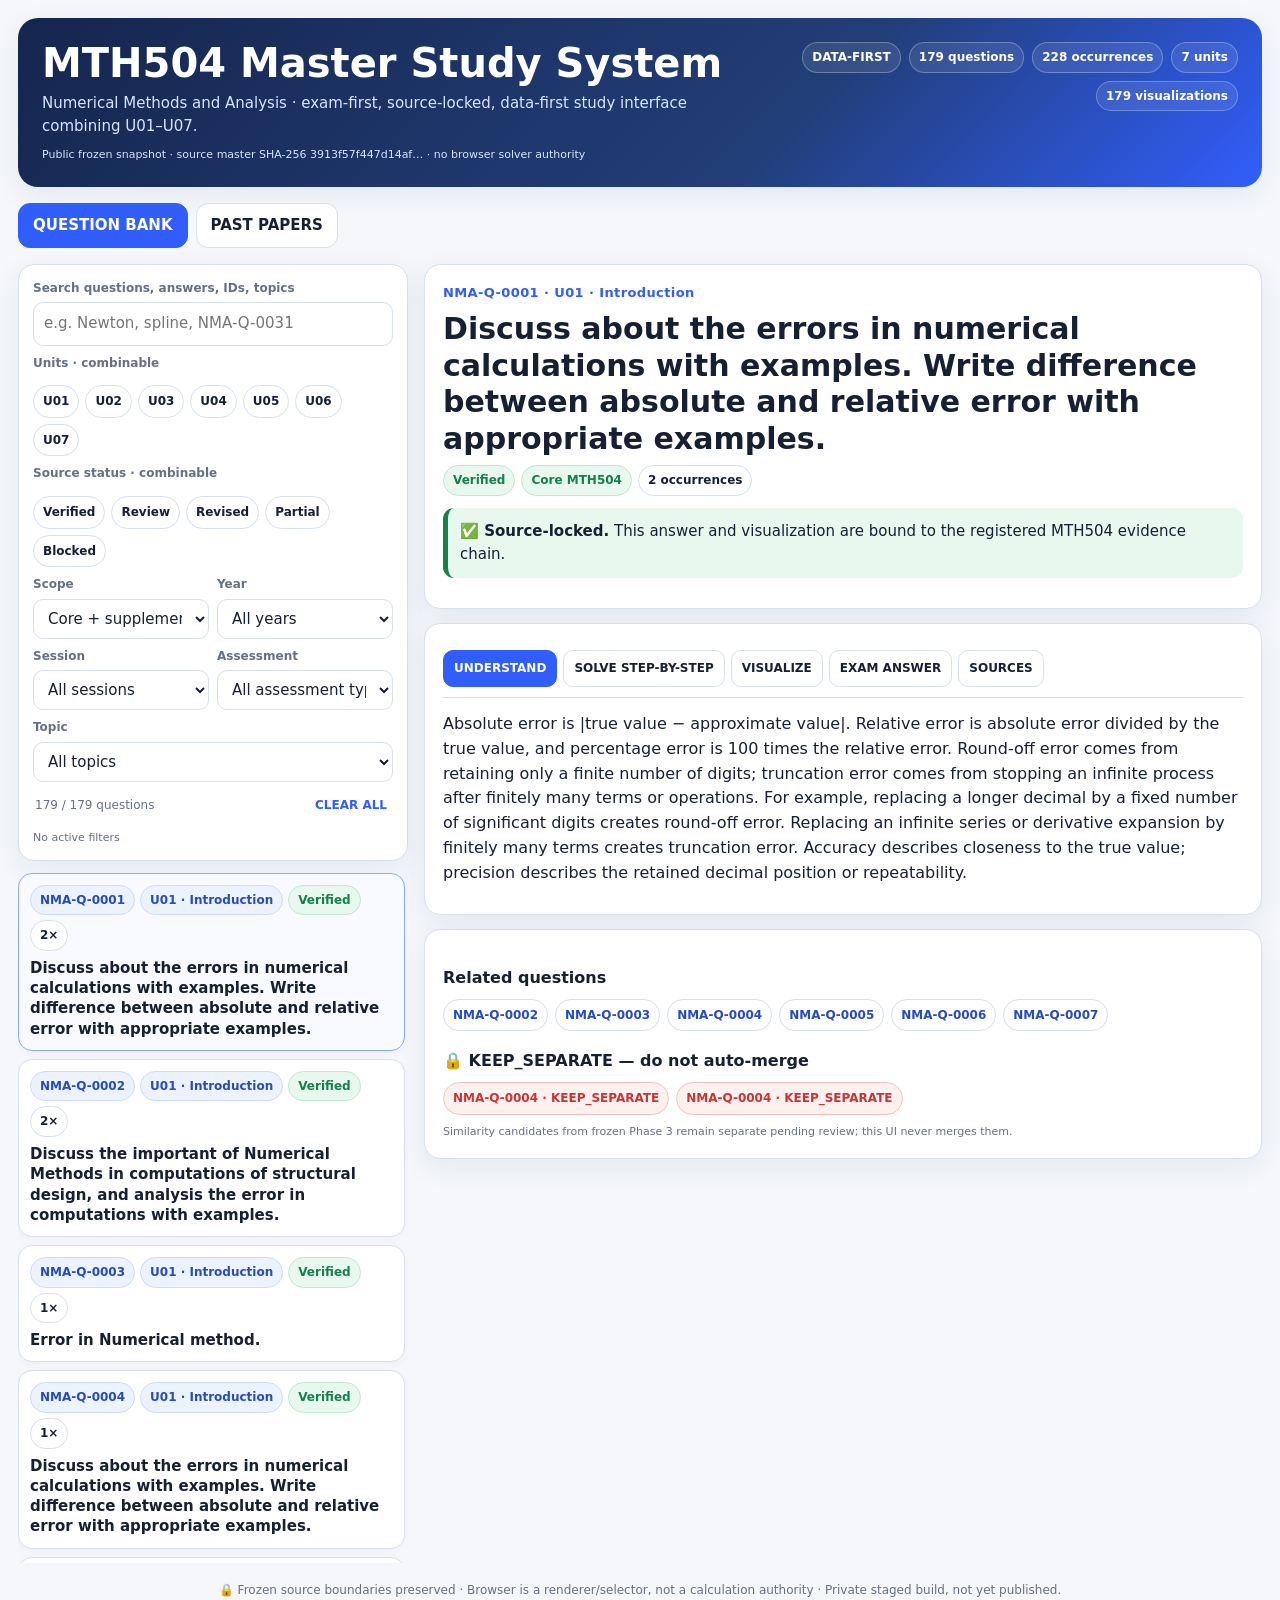
==== commit 41642c1f: "MTH504: stage Master 179 data-first GitHub Pages site" ====
--- a/docs/subjects/mth504/index.html
+++ b/docs/subjects/mth504/index.html
@@ -1,305 +1,20 @@
 <!doctype html>
 <html lang="en">
 <head>
-  <meta charset="utf-8" />
-  <meta name="viewport" content="width=device-width, initial-scale=1" />
-  <meta name="color-scheme" content="dark" />
-  <meta name="description" content="MTH 504 Numerical Methods and Analysis study-system preview for Pokhara University MSc Structural Engineering." />
-  <title>MTH 504 Study System · v0.1</title>
-  <style>
-:root{
-  --bg:#07111c;--bg2:#0b1623;--surface:#0f1d2d;--surface2:#132338;--line:#24384e;
-  --text:#eef6ff;--muted:#9fb1c5;--soft:#c7d4e2;--accent:#6bd4ff;--accent2:#8ca7ff;
-  --green:#70e1ad;--yellow:#ffd36f;--red:#ff8e8e;--blue:#7cb7ff;--shadow:0 18px 50px rgba(0,0,0,.24);
-}
-*{box-sizing:border-box}html{scroll-behavior:smooth}body{margin:0;background:radial-gradient(circle at 80% 0%,rgba(71,118,172,.18),transparent 34%),linear-gradient(180deg,var(--bg) 0%,#081321 60%,#07101a 100%);color:var(--text);font-family:Inter,ui-sans-serif,system-ui,-apple-system,BlinkMacSystemFont,"Segoe UI",sans-serif;min-height:100vh}button,input,select{font:inherit}a{color:inherit;text-decoration:none}
-.app-shell{max-width:1500px;margin:0 auto;min-height:100vh}.topbar{height:76px;position:sticky;top:0;z-index:50;display:flex;align-items:center;padding:0 28px;background:rgba(7,17,28,.9);backdrop-filter:blur(18px);border-bottom:1px solid rgba(255,255,255,.07)}
-.brand{display:flex;align-items:center;gap:12px;min-width:275px}.brand-mark{width:40px;height:40px;display:grid;place-items:center;border-radius:12px;background:linear-gradient(145deg,var(--accent),var(--accent2));color:#06111d;font-weight:950;box-shadow:0 7px 24px rgba(107,212,255,.22)}.brand b{display:block;font-size:16px;letter-spacing:-.01em}.brand small{display:block;color:var(--muted);font-size:11px;margin-top:2px}.nav{display:flex;align-items:center;gap:4px;margin-left:auto}.nav a{color:var(--muted);font-size:13px;font-weight:720;padding:10px 12px;border-radius:10px;transition:.16s ease}.nav a:hover,.nav a.active{color:var(--text);background:rgba(255,255,255,.065)}.menu-button{display:none;margin-left:auto;border:1px solid var(--line);background:var(--surface);color:var(--text);padding:9px 12px;border-radius:10px;font-weight:750}
-main{padding:0 28px 60px}.view{padding:52px 0;animation:viewIn .22s ease}.hero-view{padding-top:64px}@keyframes viewIn{from{opacity:.4;transform:translateY(4px)}to{opacity:1;transform:none}}
-.hero-view{display:grid;grid-template-columns:minmax(0,1.45fr) minmax(320px,.55fr);gap:24px}.hero-copy{padding:28px 0 16px}.eyebrow,.section-kicker{font-size:11px;letter-spacing:.1em;text-transform:uppercase;font-weight:850;color:#9bdfff}.eyebrow{display:inline-flex;align-items:center;gap:8px;padding:7px 10px;border-radius:999px;border:1px solid rgba(107,212,255,.22);background:rgba(107,212,255,.06)}.live-dot{width:7px;height:7px;border-radius:50%;background:var(--green);box-shadow:0 0 0 4px rgba(112,225,173,.1)}.hero-copy h1{font-size:clamp(44px,6.5vw,88px);line-height:.95;letter-spacing:-.064em;margin:24px 0 18px;max-width:950px}.hero-lede{max-width:820px;color:var(--muted);font-size:clamp(17px,1.9vw,22px);line-height:1.62}.hero-actions{display:flex;gap:11px;flex-wrap:wrap;margin-top:28px}.button{padding:12px 16px;border-radius:12px;border:1px solid var(--line);font-weight:780;font-size:14px;transition:.16s}.button:hover{transform:translateY(-1px)}.button.primary{background:linear-gradient(135deg,var(--accent),#9bcfff);color:#06111d;border-color:transparent}.button.secondary{background:rgba(255,255,255,.03)}
-.hero-panel,.surface{border:1px solid var(--line);background:linear-gradient(180deg,rgba(15,29,45,.96),rgba(11,24,38,.96));border-radius:18px;box-shadow:var(--shadow)}.hero-panel{padding:24px;align-self:end}.panel-kicker{color:var(--muted);font-size:12px;margin:0 0 6px}.hero-panel h2{font-size:23px;letter-spacing:-.03em;margin:0 0 18px}.boundary-list{list-style:none;padding:0;margin:0;display:grid;gap:10px}.boundary-list li{display:flex;align-items:center;gap:9px;color:var(--soft);font-size:13px}.state{font-size:10px;text-transform:uppercase;letter-spacing:.06em;font-weight:900;padding:4px 7px;border-radius:999px}.state.done{background:rgba(112,225,173,.11);color:var(--green)}.state.waiting{background:rgba(255,211,111,.10);color:var(--yellow)}
-.metric-grid{grid-column:1/-1;display:grid;grid-template-columns:repeat(5,1fr);gap:12px;margin-top:16px}.metric{padding:18px;border-radius:16px;border:1px solid var(--line);background:rgba(16,31,48,.8)}.metric strong{display:block;font-size:31px;letter-spacing:-.045em}.metric span{display:block;margin-top:4px;color:var(--muted);font-size:12px}.metric small{display:block;margin-top:10px;color:#7890aa;font-size:10px;text-transform:uppercase;letter-spacing:.07em}
-.dashboard-grid{grid-column:1/-1;display:grid;grid-template-columns:1.2fr .4fr .4fr;gap:12px;margin-top:0}.surface{padding:22px}.wide-card{min-width:0}.section-heading{display:flex;gap:20px;align-items:flex-end;justify-content:space-between;margin-bottom:24px}.section-heading h1{font-size:clamp(34px,4.7vw,62px);letter-spacing:-.052em;line-height:1;margin:7px 0 9px}.section-heading h2{font-size:23px;letter-spacing:-.03em;margin:5px 0}.section-heading p{color:var(--muted);max-width:780px;line-height:1.6;margin:0;font-size:14px}.section-heading.compact{align-items:center;margin-bottom:16px}.text-link{font-size:12px;color:#9bdfff;font-weight:750}.count-chip{display:flex;flex-direction:column;align-items:flex-end;min-width:88px}.count-chip strong{font-size:35px;letter-spacing:-.04em}.count-chip span{color:var(--muted);font-size:11px;text-transform:uppercase;letter-spacing:.08em}.count-chip.small strong{font-size:25px}
-.event-timeline{display:flex;gap:5px;align-items:flex-end;min-height:150px;padding-top:12px;overflow-x:auto}.event-bar{min-width:30px;flex:1;max-width:54px;display:flex;flex-direction:column;justify-content:flex-end;height:130px;gap:6px}.event-bar i{display:block;background:linear-gradient(180deg,var(--accent),rgba(107,212,255,.28));border-radius:6px 6px 3px 3px;min-height:14px;transition:.18s}.event-bar:hover i{filter:brightness(1.25)}.event-bar span{font-size:9px;color:#8197ae;text-align:center;white-space:nowrap}.mini-bars{display:grid;gap:13px;margin-top:18px}.mini-bar-row{display:grid;grid-template-columns:68px 1fr 28px;gap:8px;align-items:center;font-size:11px;color:var(--muted)}.mini-track{height:8px;background:#0a1623;border:1px solid #1f3348;border-radius:999px;overflow:hidden}.mini-fill{height:100%;background:linear-gradient(90deg,var(--accent),var(--accent2));border-radius:999px}.issue-summary{display:grid;grid-template-columns:1fr 1fr;gap:10px}.issue-tile{padding:13px;border:1px solid var(--line);border-radius:12px;background:rgba(255,255,255,.025)}.issue-tile strong{display:block;font-size:24px}.issue-tile span{color:var(--muted);font-size:10px;text-transform:uppercase;letter-spacing:.06em}
-.filter-panel{margin-bottom:14px;padding:18px}.search-field{display:grid;gap:7px}.search-field span,.filters-row label span{font-size:10px;text-transform:uppercase;letter-spacing:.07em;color:#8fa5bc;font-weight:800}.search-field input,.filters-row select{width:100%;background:#091725;color:var(--text);border:1px solid var(--line);border-radius:10px;outline:none}.search-field input{padding:13px 14px;font-size:14px}.search-field input:focus,.filters-row select:focus{border-color:#4b8cac;box-shadow:0 0 0 3px rgba(107,212,255,.08)}.filters-row{display:grid;grid-template-columns:repeat(6,1fr);gap:9px;margin-top:12px}.filters-row label{display:grid;gap:6px}.filters-row select{padding:10px 8px;font-size:12px}.filter-footer{display:flex;align-items:center;justify-content:space-between;gap:12px;margin-top:13px;color:var(--muted);font-size:11px}.ghost-button{border:1px solid var(--line);background:transparent;color:#bad0e6;border-radius:9px;padding:8px 10px;cursor:pointer}.compact-filter{max-width:760px}
-.question-list{display:grid;gap:10px}.question-card{border:1px solid var(--line);background:rgba(13,28,44,.88);border-radius:14px;padding:16px 17px;display:grid;grid-template-columns:126px minmax(0,1fr) 70px;gap:14px;align-items:start;cursor:pointer;transition:.15s}.question-card:hover{border-color:#375775;background:rgba(17,35,54,.98);transform:translateY(-1px)}.question-meta{display:grid;gap:6px}.question-meta b{font-size:12px}.question-meta span{color:#8ba0b6;font-size:10px}.question-transcript{font-size:14px;line-height:1.65;color:#deebf7}.question-transcript mark{background:rgba(255,211,111,.15);color:#ffe7a7;border-radius:3px;padding:0 2px}.question-tags{display:flex;flex-wrap:wrap;gap:5px;margin-top:9px}.tag{display:inline-flex;align-items:center;padding:4px 7px;border-radius:999px;background:#10243a;border:1px solid #263e57;color:#aebfd0;font-size:9px;font-weight:800;letter-spacing:.04em}.tag.warn{color:#ffe2a0;border-color:#5f522c;background:rgba(255,211,111,.07)}.tag.core{color:#9cebc6;border-color:#275b48;background:rgba(112,225,173,.06)}.marks-badge{justify-self:end;text-align:center;border:1px solid var(--line);border-radius:11px;padding:8px 7px;min-width:54px}.marks-badge strong{display:block;font-size:18px}.marks-badge span{font-size:9px;color:var(--muted);text-transform:uppercase}.empty-state{border:1px dashed #35506c;padding:44px;border-radius:16px;text-align:center;color:var(--muted)}.empty-state b{display:block;color:var(--text);margin-bottom:5px}
-.syllabus-grid{display:grid;grid-template-columns:repeat(2,1fr);gap:12px}.unit-card{display:grid;grid-template-columns:60px 1fr auto;gap:15px;align-items:center}.unit-number{height:52px;width:52px;display:grid;place-items:center;border-radius:14px;background:linear-gradient(145deg,rgba(107,212,255,.15),rgba(140,167,255,.08));border:1px solid #29465f;color:#b9eaff;font-weight:900}.unit-card h2{font-size:18px;margin:0 0 3px}.unit-card p{font-size:11px;color:var(--muted);margin:0}.hour-pill{font-size:12px;color:#b7c7d8;border:1px solid var(--line);border-radius:999px;padding:7px 9px}.boundary-note{margin-top:12px;border-color:#4d462a;background:rgba(255,211,111,.04)}.boundary-note b{color:#ffe09b}.boundary-note p{color:#c9bea0;line-height:1.6;margin:7px 0 0;font-size:13px}
-.source-grid{display:grid;grid-template-columns:repeat(2,1fr);gap:10px}.source-card h2{font-size:15px;margin:6px 0 5px}.source-id{font-family:ui-monospace,SFMono-Regular,Menlo,monospace;color:#9adfff;font-size:10px;word-break:break-all}.source-card p{color:var(--muted);font-size:12px;line-height:1.55}.source-facts{display:flex;flex-wrap:wrap;gap:5px;margin-top:10px}.hash{font-family:ui-monospace,SFMono-Regular,Menlo,monospace;font-size:9px;color:#728ba5;word-break:break-all;margin-top:10px}
-.issue-list{display:grid;gap:9px}.issue-card{display:grid;grid-template-columns:160px minmax(0,1fr);gap:18px}.issue-card h2{font-size:14px;margin:0 0 6px}.issue-card p{font-size:12px;color:var(--muted);line-height:1.6;margin:5px 0}.issue-key{font-family:ui-monospace,SFMono-Regular,Menlo,monospace;font-size:10px;color:#9adfff}.issue-status{margin-top:7px}.issue-section-label{color:#8ea5bb;font-size:9px;text-transform:uppercase;letter-spacing:.07em;font-weight:800}.duplicate-columns{display:grid;grid-template-columns:.75fr 1.25fr;gap:12px}.stack-list{display:grid;gap:8px}.stack-item{border:1px solid var(--line);border-radius:12px;padding:13px;background:rgba(255,255,255,.018)}.stack-item b{font-size:12px}.stack-item p{font-size:11px;color:var(--muted);line-height:1.5;margin:6px 0 0}.member-list{display:flex;flex-wrap:wrap;gap:5px;margin-top:8px}.member{font-family:ui-monospace,SFMono-Regular,Menlo,monospace;font-size:9px;padding:4px 6px;border-radius:6px;background:#0c1a29;color:#9fb4ca}
-.status-grid{display:grid;grid-template-columns:repeat(2,1fr);gap:10px}.status-card{display:grid;grid-template-columns:42px 1fr;align-items:start;gap:12px}.status-icon{height:34px;width:34px;border-radius:10px;display:grid;place-items:center;background:#102438;font-weight:900}.status-card b{font-size:14px}.status-card p{color:var(--muted);font-size:12px;line-height:1.5;margin:6px 0 0}.status-card.complete .status-icon{color:var(--green);background:rgba(112,225,173,.09)}.status-card.parked .status-icon{color:var(--yellow);background:rgba(255,211,111,.09)}.status-card.current .status-icon{color:var(--accent);background:rgba(107,212,255,.09)}.provenance-card{margin-top:12px}.provenance-card h2{margin:6px 0 17px}.provenance-card dl{display:grid;gap:9px}.provenance-card dl div{display:grid;grid-template-columns:200px 1fr;gap:12px}.provenance-card dt{color:var(--muted);font-size:11px}.provenance-card dd{margin:0;font-family:ui-monospace,SFMono-Regular,Menlo,monospace;font-size:10px;word-break:break-all;color:#c7d6e5}
-footer{border-top:1px solid rgba(255,255,255,.07);padding:24px 28px 38px;color:#748aa0;font-size:10px;display:flex;justify-content:space-between;gap:16px}
-.question-dialog{width:min(760px,calc(100vw - 30px));max-height:84vh;overflow:auto;border:1px solid #35506a;background:#0a1724;color:var(--text);border-radius:18px;padding:24px;box-shadow:0 30px 100px rgba(0,0,0,.62)}.question-dialog::backdrop{background:rgba(2,8,13,.76);backdrop-filter:blur(5px)}.dialog-close{position:absolute;right:15px;top:13px;width:34px;height:34px;border-radius:50%;border:1px solid var(--line);background:#102133;color:var(--text);font-size:21px;cursor:pointer}.dialog-title{font-size:24px;letter-spacing:-.03em;padding-right:40px;margin:7px 0 8px}.dialog-question{font-size:17px;line-height:1.65;color:#edf6ff;margin:20px 0}.dialog-grid{display:grid;grid-template-columns:repeat(3,1fr);gap:8px}.dialog-fact{padding:10px;border:1px solid var(--line);border-radius:10px}.dialog-fact span{display:block;color:var(--muted);font-size:9px;text-transform:uppercase;letter-spacing:.06em}.dialog-fact b{display:block;margin-top:3px;font-size:12px}.dialog-section{border-top:1px solid var(--line);margin-top:18px;padding-top:16px}.dialog-section h3{font-size:13px;margin:0 0 8px}.dialog-section p,.dialog-section li{color:var(--muted);font-size:11px;line-height:1.6}
-@media(max-width:1100px){.metric-grid{grid-template-columns:repeat(3,1fr)}.dashboard-grid{grid-template-columns:1fr 1fr}.wide-card{grid-column:1/-1}.filters-row{grid-template-columns:repeat(3,1fr)}.hero-view{grid-template-columns:1fr}.hero-panel{align-self:auto}.duplicate-columns{grid-template-columns:1fr}}
-@media(max-width:760px){.topbar{height:auto;min-height:68px;padding:12px 16px;flex-wrap:wrap}.brand{min-width:0}.brand small{display:none}.menu-button{display:block}.nav{display:none;width:100%;overflow-x:auto;padding-top:8px}.nav.open{display:flex}.nav a{white-space:nowrap}main{padding:0 14px 44px}.view{padding:34px 0}.hero-view{padding-top:35px}.hero-copy h1{font-size:46px}.metric-grid{grid-template-columns:repeat(2,1fr)}.dashboard-grid{grid-template-columns:1fr}.wide-card{grid-column:auto}.surface{padding:16px}.filters-row{grid-template-columns:repeat(2,1fr)}.question-card{grid-template-columns:1fr auto;gap:10px}.question-meta{grid-column:1/-1;display:flex;gap:8px;align-items:center}.question-transcript{grid-column:1}.marks-badge{grid-column:2}.syllabus-grid,.source-grid,.status-grid{grid-template-columns:1fr}.unit-card{grid-template-columns:52px 1fr auto}.issue-card{grid-template-columns:1fr;gap:8px}.section-heading{align-items:flex-start}.section-heading h1{font-size:38px}.count-chip strong{font-size:28px}.provenance-card dl div{grid-template-columns:1fr;gap:3px}.dialog-grid{grid-template-columns:repeat(2,1fr)}footer{padding:22px 14px 30px;flex-direction:column}.event-bar{min-width:25px}}
-@media(max-width:430px){.hero-copy h1{font-size:40px}.metric-grid{grid-template-columns:1fr 1fr}.metric strong{font-size:26px}.filters-row{grid-template-columns:1fr}.section-heading{gap:10px}.dialog-grid{grid-template-columns:1fr}.issue-summary{grid-template-columns:1fr 1fr}}
-
-</style>
+<meta charset="utf-8">
+<meta name="viewport" content="width=device-width,initial-scale=1">
+<meta name="description" content="MTH504 Numerical Methods and Analysis exam-first study system: 179 source-grounded questions, 228 exam occurrences, interactive stored-data visualizations.">
+<title>MTH504 Master Study System · 179 Questions</title>
+<link rel="stylesheet" href="./assets/css/app.css">
 </head>
-<body>
-  <div class="app-shell">
-    <header class="topbar">
-      <a class="brand" href="#overview" aria-label="MTH 504 Study System home">
-        <span class="brand-mark">N</span>
-        <span><b>MTH 504</b><small>Numerical Methods & Analysis</small></span>
-      </a>
-      <button class="menu-button" id="menuButton" type="button" aria-expanded="false" aria-controls="primaryNav">Menu</button>
-      <nav class="nav" id="primaryNav" aria-label="Primary navigation">
-        <a href="#overview" data-view="overview">Overview</a>
-        <a href="#questions" data-view="questions">Questions</a>
-        <a href="#syllabus" data-view="syllabus">Syllabus</a>
-        <a href="#sources" data-view="sources">Sources</a>
-        <a href="#issues" data-view="issues">Issues</a>
-        <a href="#duplicates" data-view="duplicates">Duplicates</a>
-        <a href="#status" data-view="status">Status</a>
-      </nav>
-    </header>
-
-    <main>
-      <section class="view hero-view" id="overview" data-view-panel="overview">
-        <div class="hero-copy">
-          <div class="eyebrow"><span class="live-dot"></span> Frontend preview v0.1 · frozen-data boundary</div>
-          <h1>One study interface for the MTH 504 exam corpus.</h1>
-          <p class="hero-lede">Browse the frozen Phase 1 source inventory and all 228 frozen Phase 2 question occurrences without pretending Phase 3 canonicalization or solutions already exist.</p>
-          <div class="hero-actions">
-            <a class="button primary" href="#questions">Explore 228 questions</a>
-            <a class="button secondary" href="#status">See what is frozen</a>
-          </div>
-        </div>
-        <div class="hero-panel">
-          <p class="panel-kicker">Current academic boundary</p>
-          <h2>Evidence first. Unknown stays unknown.</h2>
-          <ul class="boundary-list">
-            <li><span class="state done">Frozen</span> Phase 1 source inventory</li>
-            <li><span class="state done">Frozen</span> Phase 2 occurrence transcription</li>
-            <li><span class="state waiting">Pending</span> Phase 3 canonical question model</li>
-            <li><span class="state waiting">Pending</span> Permanent NMA-Q identifiers</li>
-            <li><span class="state waiting">Pending</span> Verified solutions</li>
-          </ul>
-        </div>
-        <div class="metric-grid" id="metricGrid"></div>
-        <div class="dashboard-grid">
-          <article class="surface wide-card">
-            <div class="section-heading compact">
-              <div><span class="section-kicker">Assessment coverage</span><h2>Frozen event corpus</h2></div>
-              <a class="text-link" href="#questions">Open explorer →</a>
-            </div>
-            <div id="eventTimeline" class="event-timeline"></div>
-          </article>
-          <article class="surface">
-            <div class="section-heading compact"><div><span class="section-kicker">Confidence</span><h2>Transcription signal</h2></div></div>
-            <div id="confidenceChart" class="mini-bars"></div>
-          </article>
-          <article class="surface">
-            <div class="section-heading compact"><div><span class="section-kicker">Quality control</span><h2>Known issues</h2></div></div>
-            <div id="issueSummary" class="issue-summary"></div>
-          </article>
-        </div>
-      </section>
-
-      <section class="view" id="questions" data-view-panel="questions" hidden>
-        <div class="section-heading">
-          <div><span class="section-kicker">Phase 2 frozen dataset</span><h1>Question occurrence explorer</h1><p>These are source occurrences with provisional Phase 2 IDs, not permanent canonical questions.</p></div>
-          <div class="count-chip"><strong id="questionResultCount">228</strong><span>shown</span></div>
-        </div>
-        <div class="surface filter-panel">
-          <label class="search-field"><span>Search transcript or provisional ID</span><input id="questionSearch" type="search" placeholder="e.g. Newton, Runge-Kutta, P2-PROV-2024..." /></label>
-          <div class="filters-row">
-            <label><span>Year</span><select id="yearFilter"><option value="">All years</option></select></label>
-            <label><span>Session</span><select id="sessionFilter"><option value="">All sessions</option></select></label>
-            <label><span>Scope</span><select id="scopeFilter"><option value="">All scope</option></select></label>
-            <label><span>Assessment</span><select id="assessmentFilter"><option value="">All types</option></select></label>
-            <label><span>Confidence</span><select id="confidenceFilter"><option value="">All confidence</option></select></label>
-            <label><span>Marks</span><select id="marksFilter"><option value="">All marks</option></select></label>
-          </div>
-          <div class="filter-footer"><button class="ghost-button" id="clearQuestionFilters" type="button">Clear filters</button><span id="questionFilterSummary">Showing complete frozen corpus</span></div>
-        </div>
-        <div id="questionList" class="question-list"></div>
-        <div id="questionEmpty" class="empty-state" hidden><b>No matching occurrences.</b><span>Try clearing one or more filters.</span></div>
-      </section>
-
-      <section class="view" id="syllabus" data-view-panel="syllabus" hidden>
-        <div class="section-heading"><div><span class="section-kicker">Official course structure</span><h1>Seven-unit syllabus map</h1><p>Unit titles and hours are transcribed from the official curriculum scan. Phase 3 has not yet mapped every occurrence to units.</p></div><div class="count-chip"><strong>45</strong><span>hours</span></div></div>
-        <div id="syllabusGrid" class="syllabus-grid"></div>
-        <article class="surface boundary-note"><b>Important boundary</b><p>Question-to-unit classification is intentionally absent in v0.1 because that belongs to the next controlled classification/canonicalization work. The website will not invent those mappings.</p></article>
-      </section>
-
-      <section class="view" id="sources" data-view-panel="sources" hidden>
-        <div class="section-heading"><div><span class="section-kicker">Phase 1 frozen dataset</span><h1>Source inventory</h1><p>Public-safe metadata only. No private Drive URLs or raw copyrighted source files are embedded in this frontend package.</p></div><div class="count-chip"><strong id="sourceCount">16</strong><span>sources</span></div></div>
-        <div class="surface filter-panel compact-filter"><label class="search-field"><span>Search source metadata</span><input id="sourceSearch" type="search" placeholder="source ID, filename, context..." /></label></div>
-        <div id="sourceGrid" class="source-grid"></div>
-      </section>
-
-      <section class="view" id="issues" data-view-panel="issues" hidden>
-        <div class="section-heading"><div><span class="section-kicker">Explicit uncertainty register</span><h1>Source issues & resolutions</h1><p>Thirty Phase 2 uncertainty records remain visible rather than being silently corrected.</p></div><div class="count-chip"><strong id="issueCount">30</strong><span>records</span></div></div>
-        <div class="surface filter-panel compact-filter"><label class="search-field"><span>Search issue register</span><input id="issueSearch" type="search" placeholder="bounds, typo, printed wording, scope..." /></label></div>
-        <div id="issueList" class="issue-list"></div>
-      </section>
-
-      <section class="view" id="duplicates" data-view-panel="duplicates" hidden>
-        <div class="section-heading"><div><span class="section-kicker">Cross-reference, not silent merging</span><h1>Duplicate evidence</h1><p>Representation duplicates identify the same paper appearing in multiple source representations. Text duplicate candidates are question-level repetition candidates awaiting later canonicalization.</p></div></div>
-        <div class="duplicate-columns">
-          <article class="surface"><div class="section-heading compact"><div><span class="section-kicker">Same-paper evidence</span><h2>Representation duplicates</h2></div><div class="count-chip small"><strong id="repDupCount">0</strong><span>groups</span></div></div><div id="representationDuplicates" class="stack-list"></div></article>
-          <article class="surface"><div class="section-heading compact"><div><span class="section-kicker">Question repetition</span><h2>Text duplicate candidates</h2></div><div class="count-chip small"><strong id="textDupCount">0</strong><span>groups</span></div></div><div id="textDuplicates" class="stack-list"></div></article>
-        </div>
-      </section>
-
-      <section class="view" id="status" data-view-panel="status" hidden>
-        <div class="section-heading"><div><span class="section-kicker">Project state</span><h1>What exists, what does not</h1><p>The frontend is a renderer of frozen structured data—not a replacement for Drive evidence, project controls, or future Git history.</p></div></div>
-        <div class="status-grid">
-          <article class="surface status-card complete"><span class="status-icon">✓</span><div><b>Phase 1 · Source inventory</b><p>Frozen and Drive-preserved. 16 public-safe source records.</p></div></article>
-          <article class="surface status-card complete"><span class="status-icon">✓</span><div><b>Phase 2 · Question occurrences</b><p>Frozen and Drive-preserved. 228 occurrences, 30 uncertainty records.</p></div></article>
-          <article class="surface status-card parked"><span class="status-icon">⌁</span><div><b>GH-CP01 · GitHub publication</b><p>Parked. Existing local Phase 1 commit awaits authenticated GitHub push; frontend work continues independently.</p></div></article>
-          <article class="surface status-card future"><span class="status-icon">→</span><div><b>Phase 3 · Canonicalization</b><p>Not started. No permanent NMA-Q IDs have been assigned.</p></div></article>
-          <article class="surface status-card future"><span class="status-icon">→</span><div><b>Solutions</b><p>Not started. The site intentionally contains no generated solution bank yet.</p></div></article>
-          <article class="surface status-card current"><span class="status-icon">●</span><div><b>WEB-CP01 · Frontend v0.1</b><p>Current preview package. Built from frozen structured data for review before deployment/release promotion.</p></div></article>
-        </div>
-        <article class="surface provenance-card"><div><span class="section-kicker">Build provenance</span><h2>Frozen-input fingerprints</h2></div><dl id="provenanceList"></dl></article>
-      </section>
-    </main>
-
-    <footer><span>MTH 504 Study System · WEB-CP01 · v0.1</span><span>Public-safe preview · no raw source scans</span></footer>
-  </div>
-
-  <dialog id="questionDialog" class="question-dialog">
-    <form method="dialog"><button class="dialog-close" aria-label="Close question details">×</button></form>
-    <div id="questionDialogContent"></div>
-  </dialog>
-
-  <script>
-window.NMA_STUDY_DATA={"app":{"name":"MTH 504 Study System","version":"0.1.0","status":"REVIEW_PREVIEW","generated_on":"2026-08-19","academic_boundary":"Phase 1 and Phase 2 frozen; Phase 3 canonicalization not started; permanent NMA-Q IDs unassigned; no solutions."},"syllabus":{"schema_version":"0.1.0","subject_id":"MTH504-NMA","official_total_hours":45,"units":[{"unit_id":"NMA-U01","official_title":"Introduction","allocated_hours":5},{"unit_id":"NMA-U02","official_title":"Roots of Equation","allocated_hours":6},{"unit_id":"NMA-U03","official_title":"Interpolation and Numerical Differentiation","allocated_hours":6},{"unit_id":"NMA-U04","official_title":"Numerical Integration","allocated_hours":6},{"unit_id":"NMA-U05","official_title":"Solution of Linear & Non-linear Equations","allocated_hours":8},{"unit_id":"NMA-U06","official_title":"Ordinary and Partial Differential Equations","allocated_hours":8},{"unit_id":"NMA-U07","official_title":"Special Functions","allocated_hours":6}],"verification_status":"TRANSCRIBED_FROM_SCAN","source":{"source_id":"SRC-PU-MSC-STRUCT-CURRICULUM-2017","pages":[16,17]}},"counts":{"events_total":16,"core_events":15,"supplemental_events":1,"question_occurrences_total":228,"core_question_occurrences":213,"supplemental_question_occurrences":15,"representation_duplicate_groups":6,"text_duplicate_candidate_groups":22,"uncertainty_records":30},"events":[{"event_id":"EXAM-PEC-NM-SPRING-2017","event_provisional_key":"2017-SUPPLEMENTAL","scope":"SUPPLEMENTAL_NON_CORE","header":{"institution_printed":"Pokhara Engineering College","programme_printed":"BE (Civil)","course_title_printed":"Numerical Methods","course_code_printed":null,"year_printed":2017,"session_printed":"Spring","assessment_type":"ASSESSMENT_EXAM","full_marks_printed":100,"pass_marks_printed":45,"time_printed":"3hrs."},"source_provenance":[{"source_id":"SRC-NMA-IMG-PEC-SPRING-2017","units":["IMAGE:1 physical pages 1-2"],"role":"TRANSCRIPTION_BASE_AND_CONFIRMED_DUPLICATE"},{"source_id":"SRC-GDRIVE-NMA-QP-2025","units":["PDF_PAGE:5 physical pages 1-2"],"role":"CONFIRMED_DUPLICATE_REPRESENTATION"}],"completeness":"COMPLETE_PAPER_TRANSCRIBED","uncertainty_refs":["P2-U-2017-SCOPE","P2-U-2017-Q2B","P2-U-2017-Q3A","P2-U-2017-Q6A"],"question_count":15},{"event_id":"EXAM-PU-NMA-FALL-2018","event_provisional_key":"2018-FALL","scope":"CORE_MTH_504_CANDIDATE","header":{"institution_printed":"Pokhara University","programme_printed":"M. Sc. Structural Engineering","course_title_printed":"Numerical Methods and Analysis","course_code_printed":null,"year_printed":2018,"session_printed":"Fall","assessment_type":"UNIVERSITY_EXAMINATION","full_marks_printed":100,"pass_marks_printed":60,"time_printed":"4hrs."},"source_provenance":[{"source_id":"SRC-GDRIVE-MSC-5-BUNDLES","units":["PDF_PAGE:18","PDF_PAGE:20"],"role":"ONLY_INSPECTED_REPRESENTATION"}],"completeness":"COMPLETE_PAPER_TRANSCRIBED","uncertainty_refs":["P2-U-2018-01","P2-U-2018-02"],"question_count":15},{"event_id":"EXAM-PU-NMA-SPRING-2019","event_provisional_key":"2019-SPRING","scope":"CORE_MTH_504_CANDIDATE","header":{"institution_printed":"Pokhara University","programme_printed":"M. Sc. Structural Engineering","course_title_printed":"Numerical Analysis and Methods","course_code_printed":null,"year_printed":2019,"session_printed":"Spring","assessment_type":"UNIVERSITY_EXAMINATION","full_marks_printed":100,"pass_marks_printed":60,"time_printed":"4hrs."},"source_provenance":[{"source_id":"SRC-GDRIVE-MSC-5-BUNDLES","units":["PDF_PAGE:14","PDF_PAGE:15"],"role":"ONLY_INSPECTED_REPRESENTATION"}],"completeness":"COMPLETE_PAPER_TRANSCRIBED","uncertainty_refs":[],"question_count":14},{"event_id":"EXAM-PU-SOE-NMA-INTERNAL-FALL-2019","event_provisional_key":"2019-INTERNAL-FALL","scope":"CORE_MTH_504_CANDIDATE","header":{"institution_printed":"Pokhara University School of Engineering","programme_printed":"Not printed","course_title_printed":"Numerical Analysis and Methods","course_code_printed":null,"year_printed":2019,"session_printed":"Fall","assessment_type":"INTERNAL_EXAMINATION","full_marks_printed":100,"pass_marks_printed":60,"time_printed":"4hrs."},"source_provenance":[{"source_id":"SRC-GDRIVE-MSC-5-BUNDLES","units":["PDF_PAGE:16"],"role":"ONLY_INSPECTED_REPRESENTATION"}],"completeness":"COMPLETE_PAPER_TRANSCRIBED","uncertainty_refs":["P2-U-2019I-01","P2-U-2019I-02"],"question_count":15},{"event_id":"EXAM-PU-NMA-SPRING-2020","event_provisional_key":"2020-SPRING","scope":"CORE_MTH_504_CANDIDATE","header":{"institution_printed":"Pokhara University","programme_printed":"MSc. in Structural Engineering","course_title_printed":"Numerical Methods and Analysis","course_code_printed":null,"year_printed":2020,"session_printed":"Spring","assessment_type":"UNIVERSITY_EXAMINATION","full_marks_printed":100,"pass_marks_printed":60,"time_printed":"4hrs."},"source_provenance":[{"source_id":"SRC-GDRIVE-NMA-QP-COMPILATION","units":["PDF_PAGE:6"],"role":"CONFIRMED_DUPLICATE_REPRESENTATION"},{"source_id":"SRC-GDRIVE-MSC-5-BUNDLES","units":["PDF_PAGE:12","PDF_PAGE:13"],"role":"TRANSCRIPTION_BASE_AND_CONFIRMED_DUPLICATE"}],"completeness":"COMPLETE_PAPER_TRANSCRIBED","uncertainty_refs":["P2-U-BEAM-BC","P2-U-CODE-ABSENT"],"question_count":14},{"event_id":"EXAM-PU-NMA-FALL-2021","event_provisional_key":"2021-FALL","scope":"CORE_MTH_504_CANDIDATE","header":{"institution_printed":"Pokhara University","programme_printed":"M. Sc. in Structural Engineering","course_title_printed":"Numerical Methods and Analysis","course_code_printed":null,"year_printed":2021,"session_printed":"Fall","assessment_type":"UNIVERSITY_EXAMINATION","full_marks_printed":100,"pass_marks_printed":60,"time_printed":"4hrs."},"source_provenance":[{"source_id":"SRC-GDRIVE-NMA-QP-COMPILATION","units":["PDF_PAGE:4","PDF_PAGE:5"],"role":"TRANSCRIPTION_BASE_AND_CONFIRMED_DUPLICATE"},{"source_id":"SRC-GDRIVE-MSC-5-BUNDLES","units":["PDF_PAGE:9","PDF_PAGE:10","PDF_PAGE:11"],"role":"CONFIRMED_DUPLICATE_REPRESENTATION"}],"completeness":"COMPLETE_PAPER_TRANSCRIBED","uncertainty_refs":[],"question_count":14},{"event_id":"EXAM-PU-NMA-SPRING-2021","event_provisional_key":"2021-SPRING","scope":"CORE_MTH_504_CANDIDATE","header":{"institution_printed":"Pokhara University","programme_printed":"M.Sc. Structure","course_title_printed":"Numerical Methods and Analysis","course_code_printed":null,"year_printed":2021,"session_printed":"Spring","assessment_type":"UNIVERSITY_EXAMINATION","full_marks_printed":100,"pass_marks_printed":60,"time_printed":"4hrs."},"source_provenance":[{"source_id":"SRC-GDRIVE-MSC-5-BUNDLES","units":["PDF_PAGE:1","PDF_PAGE:2"],"role":"ONLY_INSPECTED_REPRESENTATION"}],"completeness":"COMPLETE_PAPER_TRANSCRIBED","uncertainty_refs":["P2-U-2021S-HEADER","P2-U-2021S-Q1A","P2-U-2021S-Q1B","P2-U-2021S-Q4A","P2-U-2021S-Q7A"],"question_count":14},{"event_id":"EXAM-SOE-NMA-INTERNAL-2021","event_provisional_key":"2021-INTERNAL","scope":"CORE_MTH_504_CANDIDATE","header":{"institution_printed":"School of Engineering","programme_printed":"M.Sc. Structural Engineering","course_title_printed":"Numerical Methods and Analysis","course_code_printed":null,"year_printed":2021,"session_printed":null,"assessment_type":"INTERNAL_EXAMINATION","full_marks_printed":100,"pass_marks_printed":60,"time_printed":"4hrs."},"source_provenance":[{"source_id":"SRC-GDRIVE-MSC-5-BUNDLES","units":["PDF_PAGE:5","PDF_PAGE:7"],"role":"ONLY_INSPECTED_REPRESENTATION"}],"completeness":"COMPLETE_PAPER_TRANSCRIBED","uncertainty_refs":["P2-U-INTERNAL-SESSION","P2-U-2021I-Q4B","P2-U-BEAM-BC"],"question_count":13},{"event_id":"ASSESSMENT-PU-NMA-SPRING-2022","event_provisional_key":"2022-SPRING-ASSESSMENT","scope":"CORE_MTH_504_CANDIDATE","header":{"institution_printed":"Pokhara University","programme_printed":"MSc. Structure Engineering","course_title_printed":null,"course_code_printed":null,"year_printed":2022,"session_printed":"Spring","assessment_type":"INTERNAL_ASSESSMENT","full_marks_printed":100,"pass_marks_printed":60,"time_printed":"4hrs."},"source_provenance":[{"source_id":"SRC-GDRIVE-MSC-5-BUNDLES","units":["PDF_PAGE:3","PDF_PAGE:1 partial edge fragment"],"role":"ONLY_INSPECTED_REPRESENTATION"}],"completeness":"COMPLETE_SINGLE_PAGE_ASSESSMENT_TRANSCRIBED","uncertainty_refs":["P2-U-2022-COURSE","P2-U-2022-COMPLETE"],"question_count":10},{"event_id":"EXAM-PU-NMA-FALL-2023","event_provisional_key":"2023-FALL","scope":"CORE_MTH_504_CANDIDATE","header":{"institution_printed":"Pokhara University","programme_printed":"M. Sc. Structural Engineering","course_title_printed":"Numerical Methods and Analysis","course_code_printed":null,"year_printed":2023,"session_printed":"Fall","assessment_type":"UNIVERSITY_EXAMINATION","full_marks_printed":100,"pass_marks_printed":60,"time_printed":"4hrs."},"source_provenance":[{"source_id":"SRC-GDRIVE-NMA-QP-COMPILATION","units":["PDF_PAGE:3 physical pages 1-2"],"role":"ONLY_INSPECTED_REPRESENTATION"}],"completeness":"COMPLETE_PAPER_TRANSCRIBED","uncertainty_refs":["P2-U-2023F-Q2B","P2-U-2023F-Q3A"],"question_count":15},{"event_id":"EXAM-PU-NMA-SPRING-2023","event_provisional_key":"2023-SPRING","scope":"CORE_MTH_504_CANDIDATE","header":{"institution_printed":"Pokhara University","programme_printed":"M.Sc. Structure Engineering","course_title_printed":"Numerical Analysis and Methods","course_code_printed":null,"year_printed":2023,"session_printed":"Spring","assessment_type":"UNIVERSITY_EXAMINATION","full_marks_printed":100,"pass_marks_printed":60,"time_printed":"4hrs."},"source_provenance":[{"source_id":"SRC-GDRIVE-NMA-QP-COMPILATION","units":["PDF_PAGE:1","PDF_PAGE:2"],"role":"ONLY_INSPECTED_REPRESENTATION"}],"completeness":"COMPLETE_PAPER_TRANSCRIBED","uncertainty_refs":["P2-U-2023S-Q6A"],"question_count":15},{"event_id":"EXAM-PU-NMA-FALL-2024","event_provisional_key":"2024-FALL","scope":"CORE_MTH_504_CANDIDATE","header":{"institution_printed":"Pokhara University","programme_printed":"M.Sc. Structure","course_title_printed":"Numerical Methods and Analysis","course_code_printed":null,"year_printed":2024,"session_printed":"Fall","assessment_type":"UNIVERSITY_EXAMINATION","full_marks_printed":100,"pass_marks_printed":60,"time_printed":"4hrs."},"source_provenance":[{"source_id":"SRC-GDRIVE-NMA-QP-2025","units":["PDF_PAGE:4 physical pages 1-2"],"role":"CONFIRMED_DUPLICATE_REPRESENTATION"},{"source_id":"SRC-NMA-IMG-PU-FALL-2024","units":["IMAGE:1 physical pages 1-2"],"role":"TRANSCRIPTION_BASE_AND_CONFIRMED_DUPLICATE"}],"completeness":"COMPLETE_PAPER_TRANSCRIBED","uncertainty_refs":["P2-U-2024F-Q5A","P2-U-2024F-Q6A"],"question_count":14},{"event_id":"EXAM-PU-NMA-FALL-2025","event_provisional_key":"2025-FALL","scope":"CORE_MTH_504_CANDIDATE","header":{"institution_printed":"Pokhara University","programme_printed":"M.Sc. Structural Engineering","course_title_printed":"Numerical Methods and Analysis","course_code_printed":null,"year_printed":2025,"session_printed":"Fall","assessment_type":"UNIVERSITY_EXAMINATION","full_marks_printed":100,"pass_marks_printed":60,"time_printed":"4hrs."},"source_provenance":[{"source_id":"SRC-NMA-IMG-PU-FALL-2025","units":["IMAGE:1 physical pages 1-2"],"role":"ONLY_INSPECTED_REPRESENTATION"}],"completeness":"COMPLETE_PAPER_TRANSCRIBED","uncertainty_refs":["P2-U-2025F-Q5B","P2-U-2025F-Q5B-OR"],"question_count":16},{"event_id":"EXAM-PU-NMA-SPRING-2025","event_provisional_key":"2025-SPRING","scope":"CORE_MTH_504_CANDIDATE","header":{"institution_printed":"Pokhara University","programme_printed":"M.Sc. Structural Engineering","course_title_printed":"Numerical Methods and Analysis","course_code_printed":null,"year_printed":2025,"session_printed":"Spring","assessment_type":"UNIVERSITY_EXAMINATION","full_marks_printed":100,"pass_marks_printed":60,"time_printed":"4hrs."},"source_provenance":[{"source_id":"SRC-GDRIVE-NMA-QP-2025","units":["PDF_PAGE:1","PDF_PAGE:2"],"role":"CONFIRMED_DUPLICATE_REPRESENTATION"},{"source_id":"SRC-NMA-IMG-PU-SPRING-2025","units":["IMAGE:1 physical pages 1-2"],"role":"TRANSCRIPTION_BASE_AND_CONFIRMED_DUPLICATE"}],"completeness":"COMPLETE_PAPER_TRANSCRIBED","uncertainty_refs":["P2-U-2025S-Q1B","P2-U-2025S-Q6A"],"question_count":15},{"event_id":"EXAM-SOE-NMA-INTERNAL-2025","event_provisional_key":"2025-INTERNAL","scope":"CORE_MTH_504_CANDIDATE","header":{"institution_printed":"School of Engineering","programme_printed":"M.Sc. Structural Engineering","course_title_printed":"Numerical Methods and Analysis","course_code_printed":null,"year_printed":2025,"session_printed":null,"assessment_type":"INTERNAL_EXAMINATION","full_marks_printed":100,"pass_marks_printed":60,"time_printed":"4hrs."},"source_provenance":[{"source_id":"SRC-GDRIVE-NMA-QP-2025","units":["PDF_PAGE:3 physical page 1"],"role":"CONFIRMED_DUPLICATE_REPRESENTATION_PARTIAL"},{"source_id":"SRC-NMA-IMG-SOE-INTERNAL-2025-P1","units":["IMAGE:1 physical page 1"],"role":"TRANSCRIPTION_BASE_AND_CONFIRMED_DUPLICATE"},{"source_id":"SRC-NMA-IMG-SOE-INTERNAL-2025-P2","units":["IMAGE:1 physical page 2"],"role":"TRANSCRIPTION_BASE_UNIQUE_PAGE"}],"completeness":"COMPLETE_PAPER_TRANSCRIBED","uncertainty_refs":["P2-U-INTERNAL-SESSION","P2-U-2025I-Q7"],"question_count":15},{"event_id":"EXAM-PU-SOE-NMA-INTERNAL-2026","event_provisional_key":"2026-INTERNAL","scope":"CORE_MTH_504_CANDIDATE","header":{"institution_printed":"Pokhara University School of Engineering","programme_printed":"M.Sc. in Structural Engineering","course_title_printed":"Numerical Methods and Analysis","course_code_printed":null,"year_printed":2026,"session_printed":null,"assessment_type":"INTERNAL_EXAMINATION","full_marks_printed":100,"pass_marks_printed":60,"time_printed":"4hrs."},"source_provenance":[{"source_id":"SRC-GDRIVE-NMA-EXAM","units":["PDF_PAGE:1 physical pages 1-2"],"role":"ONLY_INSPECTED_REPRESENTATION"}],"completeness":"COMPLETE_PAPER_TRANSCRIBED","uncertainty_refs":["P2-U-INTERNAL-SESSION","P2-U-2026-Q5B","P2-U-BEAM-BC"],"question_count":14}],"occurrences":[{"provisional_id":"P2-PROV-2017-SUPPLEMENTAL-Q1A","id_status":"PROVISIONAL_PHASE_2_ONLY","event_id":"EXAM-PEC-NM-SPRING-2017","event_provisional_key":"2017-SUPPLEMENTAL","scope":"SUPPLEMENTAL_NON_CORE","year":2017,"session":"Spring","assessment_type":"ASSESSMENT_EXAM","institution_printed":"Pokhara Engineering College","programme_printed":"BE (Civil)","course_title_printed":"Numerical Methods","printed_number":"1(a)","marks_printed":7,"transcript":"Find the root of f(x)=x sin x−1 using Bisection method.","transcription_confidence":"HIGH","uncertainty_refs":[],"source_status":null},{"provisional_id":"P2-PROV-2017-SUPPLEMENTAL-Q1B","id_status":"PROVISIONAL_PHASE_2_ONLY","event_id":"EXAM-PEC-NM-SPRING-2017","event_provisional_key":"2017-SUPPLEMENTAL","scope":"SUPPLEMENTAL_NON_CORE","year":2017,"session":"Spring","assessment_type":"ASSESSMENT_EXAM","institution_printed":"Pokhara Engineering College","programme_printed":"BE (Civil)","course_title_printed":"Numerical Methods","printed_number":"1(b)","marks_printed":8,"transcript":"Estimate the root of xeˣ=cos x using secant method correct to 3 decimal places.","transcription_confidence":"HIGH","uncertainty_refs":[],"source_status":null},{"provisional_id":"P2-PROV-2017-SUPPLEMENTAL-Q2A","id_status":"PROVISIONAL_PHASE_2_ONLY","event_id":"EXAM-PEC-NM-SPRING-2017","event_provisional_key":"2017-SUPPLEMENTAL","scope":"SUPPLEMENTAL_NON_CORE","year":2017,"session":"Spring","assessment_type":"ASSESSMENT_EXAM","institution_printed":"Pokhara Engineering College","programme_printed":"BE (Civil)","course_title_printed":"Numerical Methods","printed_number":"2(a)","marks_printed":8,"transcript":"Use an appropriate interpolation method to obtain f(0.475) from x=[0,0.1,0.2,0.3,0.4,0.5], F(x)=[1.0,1.1052,1.2214,1.3499,1.4918,1.6487].","transcription_confidence":"HIGH","uncertainty_refs":[],"source_status":null},{"provisional_id":"P2-PROV-2017-SUPPLEMENTAL-Q2B","id_status":"PROVISIONAL_PHASE_2_ONLY","event_id":"EXAM-PEC-NM-SPRING-2017","event_provisional_key":"2017-SUPPLEMENTAL","scope":"SUPPLEMENTAL_NON_CORE","year":2017,"session":"Spring","assessment_type":"ASSESSMENT_EXAM","institution_printed":"Pokhara Engineering College","programme_printed":"BE (Civil)","course_title_printed":"Numerical Methods","printed_number":"2(b)","marks_printed":7,"transcript":"Use least squares to estimate temperature at t=2.6 sec for the printed relation v=e^(kt). The printed table shows t=[0,2,4,6,8,4] and v=[150,63,28,12,5.6,124]; the final printed pair (4,124) is anomalous relative to the preceding sequence.","transcription_confidence":"HIGH","uncertainty_refs":["P2-U-2017-Q2B"],"source_status":"RESOLVED_AS_SOURCE_ANOMALY"},{"provisional_id":"P2-PROV-2017-SUPPLEMENTAL-Q3A","id_status":"PROVISIONAL_PHASE_2_ONLY","event_id":"EXAM-PEC-NM-SPRING-2017","event_provisional_key":"2017-SUPPLEMENTAL","scope":"SUPPLEMENTAL_NON_CORE","year":2017,"session":"Spring","assessment_type":"ASSESSMENT_EXAM","institution_printed":"Pokhara Engineering College","programme_printed":"BE (Civil)","course_title_printed":"Numerical Methods","printed_number":"3(a)","marks_printed":10,"transcript":"Evaluate I=∫₀^(π/2) sin x dx and compare the results under the stated conditions for Simpson 1/3 and 3/8 rules.","transcription_confidence":"HIGH","uncertainty_refs":["P2-U-2017-Q3A"],"source_status":null},{"provisional_id":"P2-PROV-2017-SUPPLEMENTAL-Q3B","id_status":"PROVISIONAL_PHASE_2_ONLY","event_id":"EXAM-PEC-NM-SPRING-2017","event_provisional_key":"2017-SUPPLEMENTAL","scope":"SUPPLEMENTAL_NON_CORE","year":2017,"session":"Spring","assessment_type":"ASSESSMENT_EXAM","institution_printed":"Pokhara Engineering College","programme_printed":"BE (Civil)","course_title_printed":"Numerical Methods","printed_number":"3(b)","marks_printed":5,"transcript":"For pressure P=[105,42.7,25.3,16.7,13] and specific volume V=[2,4,6,8,10], find the rate of change of volume when pressure is 105 and 13.","transcription_confidence":"HIGH","uncertainty_refs":[],"source_status":null},{"provisional_id":"P2-PROV-2017-SUPPLEMENTAL-Q4A","id_status":"PROVISIONAL_PHASE_2_ONLY","event_id":"EXAM-PEC-NM-SPRING-2017","event_provisional_key":"2017-SUPPLEMENTAL","scope":"SUPPLEMENTAL_NON_CORE","year":2017,"session":"Spring","assessment_type":"ASSESSMENT_EXAM","institution_printed":"Pokhara Engineering College","programme_printed":"BE (Civil)","course_title_printed":"Numerical Methods","printed_number":"4(a)","marks_printed":8,"transcript":"Using power method, find the largest eigenvalue and eigenvector of A=[[3,1,4],[1,2,3],[4,3,5]].","transcription_confidence":"HIGH","uncertainty_refs":[],"source_status":null},{"provisional_id":"P2-PROV-2017-SUPPLEMENTAL-Q4B","id_status":"PROVISIONAL_PHASE_2_ONLY","event_id":"EXAM-PEC-NM-SPRING-2017","event_provisional_key":"2017-SUPPLEMENTAL","scope":"SUPPLEMENTAL_NON_CORE","year":2017,"session":"Spring","assessment_type":"ASSESSMENT_EXAM","institution_printed":"Pokhara Engineering College","programme_printed":"BE (Civil)","course_title_printed":"Numerical Methods","printed_number":"4(b)","marks_printed":7,"transcript":"Find the inverse of A=[[2,−2,4],[2,3,2],[−1,1,1]] using LU decomposition method.","transcription_confidence":"HIGH","uncertainty_refs":[],"source_status":null},{"provisional_id":"P2-PROV-2017-SUPPLEMENTAL-Q5A","id_status":"PROVISIONAL_PHASE_2_ONLY","event_id":"EXAM-PEC-NM-SPRING-2017","event_provisional_key":"2017-SUPPLEMENTAL","scope":"SUPPLEMENTAL_NON_CORE","year":2017,"session":"Spring","assessment_type":"ASSESSMENT_EXAM","institution_printed":"Pokhara Engineering College","programme_printed":"BE (Civil)","course_title_printed":"Numerical Methods","printed_number":"5(a)","marks_printed":8,"transcript":"Use Euler’s method to estimate y(0.4) when y′=x²+y², y(0)=0, h=0.2.","transcription_confidence":"HIGH","uncertainty_refs":[],"source_status":null},{"provisional_id":"P2-PROV-2017-SUPPLEMENTAL-Q5B","id_status":"PROVISIONAL_PHASE_2_ONLY","event_id":"EXAM-PEC-NM-SPRING-2017","event_provisional_key":"2017-SUPPLEMENTAL","scope":"SUPPLEMENTAL_NON_CORE","year":2017,"session":"Spring","assessment_type":"ASSESSMENT_EXAM","institution_printed":"Pokhara Engineering College","programme_printed":"BE (Civil)","course_title_printed":"Numerical Methods","printed_number":"5(b)","marks_printed":7,"transcript":"Solve d²y/dx²+2dy/dx−3y=6x with y(0)=0, y′(0)=1 using fourth-order R–K method, h=0.2, for y(0.4).","transcription_confidence":"HIGH","uncertainty_refs":[],"source_status":null},{"provisional_id":"P2-PROV-2017-SUPPLEMENTAL-Q6A","id_status":"PROVISIONAL_PHASE_2_ONLY","event_id":"EXAM-PEC-NM-SPRING-2017","event_provisional_key":"2017-SUPPLEMENTAL","scope":"SUPPLEMENTAL_NON_CORE","year":2017,"session":"Spring","assessment_type":"ASSESSMENT_EXAM","institution_printed":"Pokhara Engineering College","programme_printed":"BE (Civil)","course_title_printed":"Numerical Methods","printed_number":"6(a)","marks_printed":8,"transcript":"Torsion on a 9 cm×9 cm square bar is governed by ∇²u=−4 with Dirichlet boundary u(x,y)=0 and printed h=1. The paper also says assume a 3 cm×3 cm grid and asks for ‘steady state temperature’ at interior points by Gauss–Seidel until the minimum difference is correct to two decimal places.","transcription_confidence":"HIGH","uncertainty_refs":["P2-U-2017-Q6A"],"source_status":"SOURCE_CONSISTENCY_CONFLICT"},{"provisional_id":"P2-PROV-2017-SUPPLEMENTAL-Q6B","id_status":"PROVISIONAL_PHASE_2_ONLY","event_id":"EXAM-PEC-NM-SPRING-2017","event_provisional_key":"2017-SUPPLEMENTAL","scope":"SUPPLEMENTAL_NON_CORE","year":2017,"session":"Spring","assessment_type":"ASSESSMENT_EXAM","institution_printed":"Pokhara Engineering College","programme_printed":"BE (Civil)","course_title_printed":"Numerical Methods","printed_number":"6(b)","marks_printed":7,"transcript":"Solve by Gauss–Jordan method: 2x₁+4x₂−6x₃=−8; x₁+3x₂+x₃=10; 2x₁−4x₂−2x₃=−12.","transcription_confidence":"HIGH","uncertainty_refs":[],"source_status":null},{"provisional_id":"P2-PROV-2017-SUPPLEMENTAL-Q7A","id_status":"PROVISIONAL_PHASE_2_ONLY","event_id":"EXAM-PEC-NM-SPRING-2017","event_provisional_key":"2017-SUPPLEMENTAL","scope":"SUPPLEMENTAL_NON_CORE","year":2017,"session":"Spring","assessment_type":"ASSESSMENT_EXAM","institution_printed":"Pokhara Engineering College","programme_printed":"BE (Civil)","course_title_printed":"Numerical Methods","printed_number":"7(a)","marks_printed":null,"transcript":"Ill conditioned system.","transcription_confidence":"HIGH","uncertainty_refs":[],"source_status":null},{"provisional_id":"P2-PROV-2017-SUPPLEMENTAL-Q7B","id_status":"PROVISIONAL_PHASE_2_ONLY","event_id":"EXAM-PEC-NM-SPRING-2017","event_provisional_key":"2017-SUPPLEMENTAL","scope":"SUPPLEMENTAL_NON_CORE","year":2017,"session":"Spring","assessment_type":"ASSESSMENT_EXAM","institution_printed":"Pokhara Engineering College","programme_printed":"BE (Civil)","course_title_printed":"Numerical Methods","printed_number":"7(b)","marks_printed":null,"transcript":"Error in Numerical method.","transcription_confidence":"HIGH","uncertainty_refs":[],"source_status":null},{"provisional_id":"P2-PROV-2017-SUPPLEMENTAL-Q7C","id_status":"PROVISIONAL_PHASE_2_ONLY","event_id":"EXAM-PEC-NM-SPRING-2017","event_provisional_key":"2017-SUPPLEMENTAL","scope":"SUPPLEMENTAL_NON_CORE","year":2017,"session":"Spring","assessment_type":"ASSESSMENT_EXAM","institution_printed":"Pokhara Engineering College","programme_printed":"BE (Civil)","course_title_printed":"Numerical Methods","printed_number":"7(c)","marks_printed":null,"transcript":"Laplacian equation.","transcription_confidence":"HIGH","uncertainty_refs":[],"source_status":null},{"provisional_id":"P2-PROV-2018-FALL-Q1A","id_status":"PROVISIONAL_PHASE_2_ONLY","event_id":"EXAM-PU-NMA-FALL-2018","event_provisional_key":"2018-FALL","scope":"CORE_MTH_504_CANDIDATE","year":2018,"session":"Fall","assessment_type":"UNIVERSITY_EXAMINATION","institution_printed":"Pokhara University","programme_printed":"M. Sc. Structural Engineering","course_title_printed":"Numerical Methods and Analysis","printed_number":"1(a)","marks_printed":7,"transcript":"Prove that the convergence of Newton–Raphson method is quadratic. Find the root of the equation eˣ = sin x + 3x using secant method correct up to four decimal places.","transcription_confidence":"HIGH","uncertainty_refs":[],"source_status":null},{"provisional_id":"P2-PROV-2018-FALL-Q1B","id_status":"PROVISIONAL_PHASE_2_ONLY","event_id":"EXAM-PU-NMA-FALL-2018","event_provisional_key":"2018-FALL","scope":"CORE_MTH_504_CANDIDATE","year":2018,"session":"Fall","assessment_type":"UNIVERSITY_EXAMINATION","institution_printed":"Pokhara University","programme_printed":"M. Sc. Structural Engineering","course_title_printed":"Numerical Methods and Analysis","printed_number":"1(b)","marks_printed":8,"transcript":"Derive the formula of Modified Newton’s method. Use any suitable method to solve the equations x²+y=11 and x+y²=7.","transcription_confidence":"HIGH","uncertainty_refs":[],"source_status":null},{"provisional_id":"P2-PROV-2018-FALL-Q2A","id_status":"PROVISIONAL_PHASE_2_ONLY","event_id":"EXAM-PU-NMA-FALL-2018","event_provisional_key":"2018-FALL","scope":"CORE_MTH_504_CANDIDATE","year":2018,"session":"Fall","assessment_type":"UNIVERSITY_EXAMINATION","institution_printed":"Pokhara University","programme_printed":"M. Sc. Structural Engineering","course_title_printed":"Numerical Methods and Analysis","printed_number":"2(a)","marks_printed":7,"transcript":"The following table gives the values of z for different values of x and y. Find z when x=2.5 and y=1.5. Table: x = [0, 1, 2, 3, 4]; for y=0, z=[0,1,4,9,16]; y=1, z=[2,3,6,11,18]; y=2, z=[6,7,10,15,22]; y=3, z=[12,13,16,21,28]; y=4, z=[18,19,22,27,34].","transcription_confidence":"HIGH","uncertainty_refs":[],"source_status":null},{"provisional_id":"P2-PROV-2018-FALL-Q2B","id_status":"PROVISIONAL_PHASE_2_ONLY","event_id":"EXAM-PU-NMA-FALL-2018","event_provisional_key":"2018-FALL","scope":"CORE_MTH_504_CANDIDATE","year":2018,"session":"Fall","assessment_type":"UNIVERSITY_EXAMINATION","institution_printed":"Pokhara University","programme_printed":"M. Sc. Structural Engineering","course_title_printed":"Numerical Methods and Analysis","printed_number":"2(b)","marks_printed":8,"transcript":"Fit into cubic splines for the data points: i=[0,1,2,3], x=[−0.50,0.00,0.25,1.00], f(x)=[0.731531,1.00000,1.268400,1.718282], with f″(x)=0.0 at the first and last points and the two interior f″(x) entries blank.","transcription_confidence":"HIGH","uncertainty_refs":[],"source_status":null},{"provisional_id":"P2-PROV-2018-FALL-Q3A","id_status":"PROVISIONAL_PHASE_2_ONLY","event_id":"EXAM-PU-NMA-FALL-2018","event_provisional_key":"2018-FALL","scope":"CORE_MTH_504_CANDIDATE","year":2018,"session":"Fall","assessment_type":"UNIVERSITY_EXAMINATION","institution_printed":"Pokhara University","programme_printed":"M. Sc. Structural Engineering","course_title_printed":"Numerical Methods and Analysis","printed_number":"3(a)","marks_printed":7,"transcript":"Use composite Simpson’s Rule with n=2 and m=2 to evaluate ∫₀¹∫ₓ²ˣ(x²+y³) dy dx.","transcription_confidence":"HIGH","uncertainty_refs":["P2-U-2018-01"],"source_status":null},{"provisional_id":"P2-PROV-2018-FALL-Q3B","id_status":"PROVISIONAL_PHASE_2_ONLY","event_id":"EXAM-PU-NMA-FALL-2018","event_provisional_key":"2018-FALL","scope":"CORE_MTH_504_CANDIDATE","year":2018,"session":"Fall","assessment_type":"UNIVERSITY_EXAMINATION","institution_printed":"Pokhara University","programme_printed":"M. Sc. Structural Engineering","course_title_printed":"Numerical Methods and Analysis","printed_number":"3(b)","marks_printed":8,"transcript":"Discuss the significance of pivoting and scaling. Solve the linear system using Gauss factorization method: −5x₁+2x₂+x₃=2; x₁−8x₂+3x₃=−6; 3x₁+x₂−7x₃=−16.","transcription_confidence":"HIGH","uncertainty_refs":[],"source_status":null},{"provisional_id":"P2-PROV-2018-FALL-Q4A","id_status":"PROVISIONAL_PHASE_2_ONLY","event_id":"EXAM-PU-NMA-FALL-2018","event_provisional_key":"2018-FALL","scope":"CORE_MTH_504_CANDIDATE","year":2018,"session":"Fall","assessment_type":"UNIVERSITY_EXAMINATION","institution_printed":"Pokhara University","programme_printed":"M. Sc. Structural Engineering","course_title_printed":"Numerical Methods and Analysis","printed_number":"4(a)","marks_printed":7,"transcript":"Demonstrate four iterative steps using Jacobi and Gauss–Seidel iteration schemes to solve [[5,0,−2],[3,5,1],[0,−3,4]]·[x₁,x₂,x₃]ᵀ=[7,2,−4]ᵀ.","transcription_confidence":"HIGH","uncertainty_refs":[],"source_status":null},{"provisional_id":"P2-PROV-2018-FALL-Q4B","id_status":"PROVISIONAL_PHASE_2_ONLY","event_id":"EXAM-PU-NMA-FALL-2018","event_provisional_key":"2018-FALL","scope":"CORE_MTH_504_CANDIDATE","year":2018,"session":"Fall","assessment_type":"UNIVERSITY_EXAMINATION","institution_printed":"Pokhara University","programme_printed":"M. Sc. Structural Engineering","course_title_printed":"Numerical Methods and Analysis","printed_number":"4(b)","marks_printed":8,"transcript":"Write an algorithm of inverse power method. Compute the largest eigenvalue and corresponding eigenvector of A=[[2,−1,0,0],[−1,4,−1,0],[0,−1,4,−1],[0,0,−1,2]].","transcription_confidence":"HIGH","uncertainty_refs":["P2-U-2018-02"],"source_status":null},{"provisional_id":"P2-PROV-2018-FALL-Q5A","id_status":"PROVISIONAL_PHASE_2_ONLY","event_id":"EXAM-PU-NMA-FALL-2018","event_provisional_key":"2018-FALL","scope":"CORE_MTH_504_CANDIDATE","year":2018,"session":"Fall","assessment_type":"UNIVERSITY_EXAMINATION","institution_printed":"Pokhara University","programme_printed":"M. Sc. Structural Engineering","course_title_printed":"Numerical Methods and Analysis","printed_number":"5(a)","marks_printed":7,"transcript":"Solve the tri-diagonal system using Thomas Algorithm: −2x₁+x₂+0x₃+0x₄=3; x₁−4x₂+x₃+0x₄=1; 0x₁+x₂−4x₃+x₄=2; 0x₁+0x₂+x₃−2x₄=−2.","transcription_confidence":"HIGH","uncertainty_refs":[],"source_status":null},{"provisional_id":"P2-PROV-2018-FALL-Q5B","id_status":"PROVISIONAL_PHASE_2_ONLY","event_id":"EXAM-PU-NMA-FALL-2018","event_provisional_key":"2018-FALL","scope":"CORE_MTH_504_CANDIDATE","year":2018,"session":"Fall","assessment_type":"UNIVERSITY_EXAMINATION","institution_printed":"Pokhara University","programme_printed":"M. Sc. Structural Engineering","course_title_printed":"Numerical Methods and Analysis","printed_number":"5(b)","marks_printed":8,"transcript":"Derive the formula of Milne’s Method. Use the predictor–corrector formulae for tabulating a solution of 10(dy/dx)=x²+y², y(0)=1, for 0.5≤x≤1.0.","transcription_confidence":"HIGH","uncertainty_refs":[],"source_status":null},{"provisional_id":"P2-PROV-2018-FALL-Q6A","id_status":"PROVISIONAL_PHASE_2_ONLY","event_id":"EXAM-PU-NMA-FALL-2018","event_provisional_key":"2018-FALL","scope":"CORE_MTH_504_CANDIDATE","year":2018,"session":"Fall","assessment_type":"UNIVERSITY_EXAMINATION","institution_printed":"Pokhara University","programme_printed":"M. Sc. Structural Engineering","course_title_printed":"Numerical Methods and Analysis","printed_number":"6(a)","marks_printed":7,"transcript":"Define Legendre’s function. Derive an equation of Legendre’s function. Using it show that Pₙ(0)=0 for all n is odd.","transcription_confidence":"HIGH","uncertainty_refs":[],"source_status":null},{"provisional_id":"P2-PROV-2018-FALL-Q6B","id_status":"PROVISIONAL_PHASE_2_ONLY","event_id":"EXAM-PU-NMA-FALL-2018","event_provisional_key":"2018-FALL","scope":"CORE_MTH_504_CANDIDATE","year":2018,"session":"Fall","assessment_type":"UNIVERSITY_EXAMINATION","institution_printed":"Pokhara University","programme_printed":"M. Sc. Structural Engineering","course_title_printed":"Numerical Methods and Analysis","printed_number":"6(b)","marks_printed":8,"transcript":"Find the relation of Bessel’s function when k=n. Using it prove that Jₙ(−x)=(−1)ⁿJₙ(x).","transcription_confidence":"HIGH","uncertainty_refs":[],"source_status":null},{"provisional_id":"P2-PROV-2018-FALL-Q7A","id_status":"PROVISIONAL_PHASE_2_ONLY","event_id":"EXAM-PU-NMA-FALL-2018","event_provisional_key":"2018-FALL","scope":"CORE_MTH_504_CANDIDATE","year":2018,"session":"Fall","assessment_type":"UNIVERSITY_EXAMINATION","institution_printed":"Pokhara University","programme_printed":"M. Sc. Structural Engineering","course_title_printed":"Numerical Methods and Analysis","printed_number":"7(a)","marks_printed":null,"transcript":"Adams–Moulton Method.","transcription_confidence":"HIGH","uncertainty_refs":[],"source_status":null},{"provisional_id":"P2-PROV-2018-FALL-Q7B","id_status":"PROVISIONAL_PHASE_2_ONLY","event_id":"EXAM-PU-NMA-FALL-2018","event_provisional_key":"2018-FALL","scope":"CORE_MTH_504_CANDIDATE","year":2018,"session":"Fall","assessment_type":"UNIVERSITY_EXAMINATION","institution_printed":"Pokhara University","programme_printed":"M. Sc. Structural Engineering","course_title_printed":"Numerical Methods and Analysis","printed_number":"7(b)","marks_printed":null,"transcript":"Solution of partial differential equation.","transcription_confidence":"HIGH","uncertainty_refs":[],"source_status":null},{"provisional_id":"P2-PROV-2018-FALL-Q7C","id_status":"PROVISIONAL_PHASE_2_ONLY","event_id":"EXAM-PU-NMA-FALL-2018","event_provisional_key":"2018-FALL","scope":"CORE_MTH_504_CANDIDATE","year":2018,"session":"Fall","assessment_type":"UNIVERSITY_EXAMINATION","institution_printed":"Pokhara University","programme_printed":"M. Sc. Structural Engineering","course_title_printed":"Numerical Methods and Analysis","printed_number":"7(c)","marks_printed":null,"transcript":"Ill conditioned systems.","transcription_confidence":"HIGH","uncertainty_refs":[],"source_status":null},{"provisional_id":"P2-PROV-2019-SPRING-Q1A","id_status":"PROVISIONAL_PHASE_2_ONLY","event_id":"EXAM-PU-NMA-SPRING-2019","event_provisional_key":"2019-SPRING","scope":"CORE_MTH_504_CANDIDATE","year":2019,"session":"Spring","assessment_type":"UNIVERSITY_EXAMINATION","institution_printed":"Pokhara University","programme_printed":"M. Sc. Structural Engineering","course_title_printed":"Numerical Analysis and Methods","printed_number":"1(a)","marks_printed":8,"transcript":"Find a real root of the equations x²+y²=16 and x²−y²=4 by any suitable method.","transcription_confidence":"HIGH","uncertainty_refs":[],"source_status":null},{"provisional_id":"P2-PROV-2019-SPRING-Q1B","id_status":"PROVISIONAL_PHASE_2_ONLY","event_id":"EXAM-PU-NMA-SPRING-2019","event_provisional_key":"2019-SPRING","scope":"CORE_MTH_504_CANDIDATE","year":2019,"session":"Spring","assessment_type":"UNIVERSITY_EXAMINATION","institution_printed":"Pokhara University","programme_printed":"M. Sc. Structural Engineering","course_title_printed":"Numerical Analysis and Methods","printed_number":"1(b)","marks_printed":7,"transcript":"What do mean by non-linear equations? Derive the convergence relation of Secant method.","transcription_confidence":"HIGH","uncertainty_refs":[],"source_status":null},{"provisional_id":"P2-PROV-2019-SPRING-Q2A","id_status":"PROVISIONAL_PHASE_2_ONLY","event_id":"EXAM-PU-NMA-SPRING-2019","event_provisional_key":"2019-SPRING","scope":"CORE_MTH_504_CANDIDATE","year":2019,"session":"Spring","assessment_type":"UNIVERSITY_EXAMINATION","institution_printed":"Pokhara University","programme_printed":"M. Sc. Structural Engineering","course_title_printed":"Numerical Analysis and Methods","printed_number":"2(a)","marks_printed":8,"transcript":"Derive the governing equations for cubic spline interpolation.","transcription_confidence":"HIGH","uncertainty_refs":[],"source_status":null},{"provisional_id":"P2-PROV-2019-SPRING-Q2B","id_status":"PROVISIONAL_PHASE_2_ONLY","event_id":"EXAM-PU-NMA-SPRING-2019","event_provisional_key":"2019-SPRING","scope":"CORE_MTH_504_CANDIDATE","year":2019,"session":"Spring","assessment_type":"UNIVERSITY_EXAMINATION","institution_printed":"Pokhara University","programme_printed":"M. Sc. Structural Engineering","course_title_printed":"Numerical Analysis and Methods","printed_number":"2(b)","marks_printed":12,"transcript":"The following table gives the values of z for different values of x and y. Find z when x=2.5 and y=1.5. Table: x = [0, 1, 2, 3, 4]; for y=0, z=[0,1,4,9,16]; y=1, z=[2,3,6,11,18]; y=2, z=[6,7,10,15,22]; y=3, z=[12,13,16,21,28]; y=4, z=[18,19,22,27,34].","transcription_confidence":"HIGH","uncertainty_refs":[],"source_status":null},{"provisional_id":"P2-PROV-2019-SPRING-Q3A","id_status":"PROVISIONAL_PHASE_2_ONLY","event_id":"EXAM-PU-NMA-SPRING-2019","event_provisional_key":"2019-SPRING","scope":"CORE_MTH_504_CANDIDATE","year":2019,"session":"Spring","assessment_type":"UNIVERSITY_EXAMINATION","institution_printed":"Pokhara University","programme_printed":"M. Sc. Structural Engineering","course_title_printed":"Numerical Analysis and Methods","printed_number":"3(a)","marks_printed":7,"transcript":"Evaluate I=∫₀¹∫₀¹eˣ⁺ʸ dx dy using trapezoidal and Simpson’s Rule.","transcription_confidence":"HIGH","uncertainty_refs":[],"source_status":null},{"provisional_id":"P2-PROV-2019-SPRING-Q3B","id_status":"PROVISIONAL_PHASE_2_ONLY","event_id":"EXAM-PU-NMA-SPRING-2019","event_provisional_key":"2019-SPRING","scope":"CORE_MTH_504_CANDIDATE","year":2019,"session":"Spring","assessment_type":"UNIVERSITY_EXAMINATION","institution_printed":"Pokhara University","programme_printed":"M. Sc. Structural Engineering","course_title_printed":"Numerical Analysis and Methods","printed_number":"3(b)","marks_printed":8,"transcript":"For x=[3.4,3.5,3.6,3.7,3.8] and f(x)=[0.294118,0.285714,0.277778,0.270270,0.263158], evaluate pₙ′(3.4) and pₙ″(3.4) using forward difference formula; also find pₙ′(3.8) and pₙ″(3.8) by backward difference formula.","transcription_confidence":"HIGH","uncertainty_refs":[],"source_status":null},{"provisional_id":"P2-PROV-2019-SPRING-Q4A","id_status":"PROVISIONAL_PHASE_2_ONLY","event_id":"EXAM-PU-NMA-SPRING-2019","event_provisional_key":"2019-SPRING","scope":"CORE_MTH_504_CANDIDATE","year":2019,"session":"Spring","assessment_type":"UNIVERSITY_EXAMINATION","institution_printed":"Pokhara University","programme_printed":"M. Sc. Structural Engineering","course_title_printed":"Numerical Analysis and Methods","printed_number":"4(a)","marks_printed":7,"transcript":"Solve the following system by Gauss–Seidel method: 10x₁−2x₂−x₃−x₄=3; −2x₁+10x₂−x₃−x₄=15; −x₁−x₂+10x₃−2x₄=27; −x₁−x₂−2x₃+10x₄=−9.","transcription_confidence":"HIGH","uncertainty_refs":[],"source_status":null},{"provisional_id":"P2-PROV-2019-SPRING-Q4B","id_status":"PROVISIONAL_PHASE_2_ONLY","event_id":"EXAM-PU-NMA-SPRING-2019","event_provisional_key":"2019-SPRING","scope":"CORE_MTH_504_CANDIDATE","year":2019,"session":"Spring","assessment_type":"UNIVERSITY_EXAMINATION","institution_printed":"Pokhara University","programme_printed":"M. Sc. Structural Engineering","course_title_printed":"Numerical Analysis and Methods","printed_number":"4(b)","marks_printed":8,"transcript":"Define tridiagonal matrix. Solve the following system using Thomas Algorithm: −2x₁+x₂+0x₃+0x₄=3; x₁−4x₂+x₃+0x₄=1; 0x₁+x₂−4x₃+x₄=2; 0x₁+0x₂+x₃−2x₄=−2.","transcription_confidence":"HIGH","uncertainty_refs":[],"source_status":null},{"provisional_id":"P2-PROV-2019-SPRING-Q5A","id_status":"PROVISIONAL_PHASE_2_ONLY","event_id":"EXAM-PU-NMA-SPRING-2019","event_provisional_key":"2019-SPRING","scope":"CORE_MTH_504_CANDIDATE","year":2019,"session":"Spring","assessment_type":"UNIVERSITY_EXAMINATION","institution_printed":"Pokhara University","programme_printed":"M. Sc. Structural Engineering","course_title_printed":"Numerical Analysis and Methods","printed_number":"5(a)","marks_printed":7,"transcript":"What is the basic difference between the one-step and multistep methods? Derive the predictor as well as corrector formulas for Adams–Moulton Method.","transcription_confidence":"HIGH","uncertainty_refs":[],"source_status":null},{"provisional_id":"P2-PROV-2019-SPRING-Q5B","id_status":"PROVISIONAL_PHASE_2_ONLY","event_id":"EXAM-PU-NMA-SPRING-2019","event_provisional_key":"2019-SPRING","scope":"CORE_MTH_504_CANDIDATE","year":2019,"session":"Spring","assessment_type":"UNIVERSITY_EXAMINATION","institution_printed":"Pokhara University","programme_printed":"M. Sc. Structural Engineering","course_title_printed":"Numerical Analysis and Methods","printed_number":"5(b)","marks_printed":8,"transcript":"Consider dy/dx=1+y² with y(0)=0. Compute y(0.8) and y(1.0) using Milne’s method.","transcription_confidence":"HIGH","uncertainty_refs":[],"source_status":null},{"provisional_id":"P2-PROV-2019-SPRING-Q6A","id_status":"PROVISIONAL_PHASE_2_ONLY","event_id":"EXAM-PU-NMA-SPRING-2019","event_provisional_key":"2019-SPRING","scope":"CORE_MTH_504_CANDIDATE","year":2019,"session":"Spring","assessment_type":"UNIVERSITY_EXAMINATION","institution_printed":"Pokhara University","programme_printed":"M. Sc. Structural Engineering","course_title_printed":"Numerical Analysis and Methods","printed_number":"6(a)","marks_printed":7,"transcript":"Solve the boundary value problem d²y/dx²=y with y(0)=0 and y(2)=3.627 by finite difference method.","transcription_confidence":"HIGH","uncertainty_refs":[],"source_status":null},{"provisional_id":"P2-PROV-2019-SPRING-Q6B","id_status":"PROVISIONAL_PHASE_2_ONLY","event_id":"EXAM-PU-NMA-SPRING-2019","event_provisional_key":"2019-SPRING","scope":"CORE_MTH_504_CANDIDATE","year":2019,"session":"Spring","assessment_type":"UNIVERSITY_EXAMINATION","institution_printed":"Pokhara University","programme_printed":"M. Sc. Structural Engineering","course_title_printed":"Numerical Analysis and Methods","printed_number":"6(b)","marks_printed":8,"transcript":"How is inverse power method different from power method? Use shifted power method to find the eigenvalue nearest to s=3. Matrix [[16,7,−7],[−1,2,1],[11,7,−5]].","transcription_confidence":"HIGH","uncertainty_refs":[],"source_status":null},{"provisional_id":"P2-PROV-2019-SPRING-Q7A","id_status":"PROVISIONAL_PHASE_2_ONLY","event_id":"EXAM-PU-NMA-SPRING-2019","event_provisional_key":"2019-SPRING","scope":"CORE_MTH_504_CANDIDATE","year":2019,"session":"Spring","assessment_type":"UNIVERSITY_EXAMINATION","institution_printed":"Pokhara University","programme_printed":"M. Sc. Structural Engineering","course_title_printed":"Numerical Analysis and Methods","printed_number":"7(A)","marks_printed":5,"transcript":"Show Pₙ(x)=[1/(2ⁿn!)]·dⁿ/dxⁿ[(x²−1)ⁿ] for all positive n.","transcription_confidence":"HIGH","uncertainty_refs":[],"source_status":null},{"provisional_id":"P2-PROV-2019-SPRING-Q7B","id_status":"PROVISIONAL_PHASE_2_ONLY","event_id":"EXAM-PU-NMA-SPRING-2019","event_provisional_key":"2019-SPRING","scope":"CORE_MTH_504_CANDIDATE","year":2019,"session":"Spring","assessment_type":"UNIVERSITY_EXAMINATION","institution_printed":"Pokhara University","programme_printed":"M. Sc. Structural Engineering","course_title_printed":"Numerical Analysis and Methods","printed_number":"7(B)","marks_printed":5,"transcript":"Discuss on use and importance of Computer Programming in Numerical Methods and Analysis.","transcription_confidence":"HIGH","uncertainty_refs":[],"source_status":null},{"provisional_id":"P2-PROV-2019-INTERNAL-FALL-Q1A","id_status":"PROVISIONAL_PHASE_2_ONLY","event_id":"EXAM-PU-SOE-NMA-INTERNAL-FALL-2019","event_provisional_key":"2019-INTERNAL-FALL","scope":"CORE_MTH_504_CANDIDATE","year":2019,"session":"Fall","assessment_type":"INTERNAL_EXAMINATION","institution_printed":"Pokhara University School of Engineering","programme_printed":"Not printed","course_title_printed":"Numerical Analysis and Methods","printed_number":"1(a)","marks_printed":7,"transcript":"Prove that the convergence of Newton’s method is quadratic. Find the root of 2x=cos x+3 using Bisection method correct up to three decimal places.","transcription_confidence":"HIGH","uncertainty_refs":[],"source_status":null},{"provisional_id":"P2-PROV-2019-INTERNAL-FALL-Q1B","id_status":"PROVISIONAL_PHASE_2_ONLY","event_id":"EXAM-PU-SOE-NMA-INTERNAL-FALL-2019","event_provisional_key":"2019-INTERNAL-FALL","scope":"CORE_MTH_504_CANDIDATE","year":2019,"session":"Fall","assessment_type":"INTERNAL_EXAMINATION","institution_printed":"Pokhara University School of Engineering","programme_printed":"Not printed","course_title_printed":"Numerical Analysis and Methods","printed_number":"1(b)","marks_printed":8,"transcript":"State the formula to solve systems of non-linear equations. Use the formula to find a real root of eˣ+y=0 and xy−eˣ=0.","transcription_confidence":"HIGH","uncertainty_refs":[],"source_status":null},{"provisional_id":"P2-PROV-2019-INTERNAL-FALL-Q2A","id_status":"PROVISIONAL_PHASE_2_ONLY","event_id":"EXAM-PU-SOE-NMA-INTERNAL-FALL-2019","event_provisional_key":"2019-INTERNAL-FALL","scope":"CORE_MTH_504_CANDIDATE","year":2019,"session":"Fall","assessment_type":"INTERNAL_EXAMINATION","institution_printed":"Pokhara University School of Engineering","programme_printed":"Not printed","course_title_printed":"Numerical Analysis and Methods","printed_number":"2(a)","marks_printed":7,"transcript":"The following table gives the values of z for different values of x and y. Find z when x=2.5 and y=1.5. Table: x = [0, 1, 2, 3, 4]; for y=0, z=[0,1,4,9,16]; y=1, z=[2,3,6,11,18]; y=2, z=[6,7,10,15,22]; y=3, z=[12,13,16,21,28]; y=4, z=[18,19,22,27,34].","transcription_confidence":"HIGH","uncertainty_refs":[],"source_status":null},{"provisional_id":"P2-PROV-2019-INTERNAL-FALL-Q2B","id_status":"PROVISIONAL_PHASE_2_ONLY","event_id":"EXAM-PU-SOE-NMA-INTERNAL-FALL-2019","event_provisional_key":"2019-INTERNAL-FALL","scope":"CORE_MTH_504_CANDIDATE","year":2019,"session":"Fall","assessment_type":"INTERNAL_EXAMINATION","institution_printed":"Pokhara University School of Engineering","programme_printed":"Not printed","course_title_printed":"Numerical Analysis and Methods","printed_number":"2(b)","marks_printed":8,"transcript":"What is inverse interpolation? Derive the formula for cubic spline interpolation.","transcription_confidence":"HIGH","uncertainty_refs":[],"source_status":null},{"provisional_id":"P2-PROV-2019-INTERNAL-FALL-Q3A","id_status":"PROVISIONAL_PHASE_2_ONLY","event_id":"EXAM-PU-SOE-NMA-INTERNAL-FALL-2019","event_provisional_key":"2019-INTERNAL-FALL","scope":"CORE_MTH_504_CANDIDATE","year":2019,"session":"Fall","assessment_type":"INTERNAL_EXAMINATION","institution_printed":"Pokhara University School of Engineering","programme_printed":"Not printed","course_title_printed":"Numerical Analysis and Methods","printed_number":"3(a)","marks_printed":7,"transcript":"Evaluate the printed double integral with integrand e^(y−x). The inner y-integral visibly has limits 0 to 1/2; no outer x-limits are printed.","transcription_confidence":"HIGH","uncertainty_refs":["P2-U-2019I-01"],"source_status":"RESOLVED_AS_SOURCE_ERROR/UNDER_SPECIFIED"},{"provisional_id":"P2-PROV-2019-INTERNAL-FALL-Q3B","id_status":"PROVISIONAL_PHASE_2_ONLY","event_id":"EXAM-PU-SOE-NMA-INTERNAL-FALL-2019","event_provisional_key":"2019-INTERNAL-FALL","scope":"CORE_MTH_504_CANDIDATE","year":2019,"session":"Fall","assessment_type":"INTERNAL_EXAMINATION","institution_printed":"Pokhara University School of Engineering","programme_printed":"Not printed","course_title_printed":"Numerical Analysis and Methods","printed_number":"3(b)","marks_printed":8,"transcript":"What is the basic requirement for convergence of iterative methods for solving a system of linear equations? Solve by Gauss–Seidel method: −5x₁+2x₂+x₃=2; x₁−8x₂+3x₃=−6; 3x₁+x₂−7x₃=−16.","transcription_confidence":"HIGH","uncertainty_refs":[],"source_status":null},{"provisional_id":"P2-PROV-2019-INTERNAL-FALL-Q4A","id_status":"PROVISIONAL_PHASE_2_ONLY","event_id":"EXAM-PU-SOE-NMA-INTERNAL-FALL-2019","event_provisional_key":"2019-INTERNAL-FALL","scope":"CORE_MTH_504_CANDIDATE","year":2019,"session":"Fall","assessment_type":"INTERNAL_EXAMINATION","institution_printed":"Pokhara University School of Engineering","programme_printed":"Not printed","course_title_printed":"Numerical Analysis and Methods","printed_number":"4(a)","marks_printed":7,"transcript":"Solve [[5,0,−2],[3,5,1],[0,−3,4]]·[x₁,x₂,x₃]ᵀ=[7,2,−4]ᵀ using SOR (Successive Over-Relaxation) method with ω=1.10; perform a minimum of four iterations.","transcription_confidence":"HIGH","uncertainty_refs":["P2-U-2019I-02"],"source_status":null},{"provisional_id":"P2-PROV-2019-INTERNAL-FALL-Q4B","id_status":"PROVISIONAL_PHASE_2_ONLY","event_id":"EXAM-PU-SOE-NMA-INTERNAL-FALL-2019","event_provisional_key":"2019-INTERNAL-FALL","scope":"CORE_MTH_504_CANDIDATE","year":2019,"session":"Fall","assessment_type":"INTERNAL_EXAMINATION","institution_printed":"Pokhara University School of Engineering","programme_printed":"Not printed","course_title_printed":"Numerical Analysis and Methods","printed_number":"4(b)","marks_printed":8,"transcript":"Write an algorithm of inverse power method. Compute the largest eigenvalue and corresponding eigenvector of A=[[5,0,1],[0,−2,0],[1,0,5]].","transcription_confidence":"HIGH","uncertainty_refs":[],"source_status":null},{"provisional_id":"P2-PROV-2019-INTERNAL-FALL-Q5A","id_status":"PROVISIONAL_PHASE_2_ONLY","event_id":"EXAM-PU-SOE-NMA-INTERNAL-FALL-2019","event_provisional_key":"2019-INTERNAL-FALL","scope":"CORE_MTH_504_CANDIDATE","year":2019,"session":"Fall","assessment_type":"INTERNAL_EXAMINATION","institution_printed":"Pokhara University School of Engineering","programme_printed":"Not printed","course_title_printed":"Numerical Analysis and Methods","printed_number":"5(a)","marks_printed":7,"transcript":"Solve the tri-diagonal system using Thomas Algorithm: −2x₁+x₂+0x₃+0x₄=3; x₁−4x₂+x₃+0x₄=1; 0x₁+x₂−4x₃+x₄=2; 0x₁+0x₂+x₃−2x₄=−2.","transcription_confidence":"HIGH","uncertainty_refs":[],"source_status":null},{"provisional_id":"P2-PROV-2019-INTERNAL-FALL-Q5B","id_status":"PROVISIONAL_PHASE_2_ONLY","event_id":"EXAM-PU-SOE-NMA-INTERNAL-FALL-2019","event_provisional_key":"2019-INTERNAL-FALL","scope":"CORE_MTH_504_CANDIDATE","year":2019,"session":"Fall","assessment_type":"INTERNAL_EXAMINATION","institution_printed":"Pokhara University School of Engineering","programme_printed":"Not printed","course_title_printed":"Numerical Analysis and Methods","printed_number":"5(b)","marks_printed":8,"transcript":"Derive the formula of Adams–Moulton Method. Use it to find y(0.8) for dy/dx=1+y², where y=0 when x=0.","transcription_confidence":"HIGH","uncertainty_refs":[],"source_status":null},{"provisional_id":"P2-PROV-2019-INTERNAL-FALL-Q6A","id_status":"PROVISIONAL_PHASE_2_ONLY","event_id":"EXAM-PU-SOE-NMA-INTERNAL-FALL-2019","event_provisional_key":"2019-INTERNAL-FALL","scope":"CORE_MTH_504_CANDIDATE","year":2019,"session":"Fall","assessment_type":"INTERNAL_EXAMINATION","institution_printed":"Pokhara University School of Engineering","programme_printed":"Not printed","course_title_printed":"Numerical Analysis and Methods","printed_number":"6(a)","marks_printed":7,"transcript":"Show Pₙ(x)=[1/(2ⁿn!)]·dⁿ/dxⁿ[(x²−1)ⁿ] for all positive n.","transcription_confidence":"HIGH","uncertainty_refs":[],"source_status":null},{"provisional_id":"P2-PROV-2019-INTERNAL-FALL-Q6B","id_status":"PROVISIONAL_PHASE_2_ONLY","event_id":"EXAM-PU-SOE-NMA-INTERNAL-FALL-2019","event_provisional_key":"2019-INTERNAL-FALL","scope":"CORE_MTH_504_CANDIDATE","year":2019,"session":"Fall","assessment_type":"INTERNAL_EXAMINATION","institution_printed":"Pokhara University School of Engineering","programme_printed":"Not printed","course_title_printed":"Numerical Analysis and Methods","printed_number":"6(b)","marks_printed":8,"transcript":"Find Bessel’s function. Using the definition show that d[xⁿJₙ(x)]/dx=xⁿJₙ₋₁(x), and d[x⁻ⁿJₙ(x)]/dx=−x⁻ⁿJₙ₊₁(x).","transcription_confidence":"HIGH","uncertainty_refs":[],"source_status":null},{"provisional_id":"P2-PROV-2019-INTERNAL-FALL-Q7A","id_status":"PROVISIONAL_PHASE_2_ONLY","event_id":"EXAM-PU-SOE-NMA-INTERNAL-FALL-2019","event_provisional_key":"2019-INTERNAL-FALL","scope":"CORE_MTH_504_CANDIDATE","year":2019,"session":"Fall","assessment_type":"INTERNAL_EXAMINATION","institution_printed":"Pokhara University School of Engineering","programme_printed":"Not printed","course_title_printed":"Numerical Analysis and Methods","printed_number":"7(a)","marks_printed":null,"transcript":"Milne’s Method.","transcription_confidence":"HIGH","uncertainty_refs":[],"source_status":null},{"provisional_id":"P2-PROV-2019-INTERNAL-FALL-Q7B","id_status":"PROVISIONAL_PHASE_2_ONLY","event_id":"EXAM-PU-SOE-NMA-INTERNAL-FALL-2019","event_provisional_key":"2019-INTERNAL-FALL","scope":"CORE_MTH_504_CANDIDATE","year":2019,"session":"Fall","assessment_type":"INTERNAL_EXAMINATION","institution_printed":"Pokhara University School of Engineering","programme_printed":"Not printed","course_title_printed":"Numerical Analysis and Methods","printed_number":"7(b)","marks_printed":null,"transcript":"Importance of programming in Numerical Analysis.","transcription_confidence":"HIGH","uncertainty_refs":[],"source_status":null},{"provisional_id":"P2-PROV-2019-INTERNAL-FALL-Q7C","id_status":"PROVISIONAL_PHASE_2_ONLY","event_id":"EXAM-PU-SOE-NMA-INTERNAL-FALL-2019","event_provisional_key":"2019-INTERNAL-FALL","scope":"CORE_MTH_504_CANDIDATE","year":2019,"session":"Fall","assessment_type":"INTERNAL_EXAMINATION","institution_printed":"Pokhara University School of Engineering","programme_printed":"Not printed","course_title_printed":"Numerical Analysis and Methods","printed_number":"7(c)","marks_printed":null,"transcript":"Matrix decomposition.","transcription_confidence":"HIGH","uncertainty_refs":[],"source_status":null},{"provisional_id":"P2-PROV-2020-SPRING-Q1A","id_status":"PROVISIONAL_PHASE_2_ONLY","event_id":"EXAM-PU-NMA-SPRING-2020","event_provisional_key":"2020-SPRING","scope":"CORE_MTH_504_CANDIDATE","year":2020,"session":"Spring","assessment_type":"UNIVERSITY_EXAMINATION","institution_printed":"Pokhara University","programme_printed":"MSc. in Structural Engineering","course_title_printed":"Numerical Methods and Analysis","printed_number":"1(a)","marks_printed":7,"transcript":"Discuss about the errors in numerical calculations with examples. Write difference between absolute and relative error with appropriate examples.","transcription_confidence":"HIGH","uncertainty_refs":[],"source_status":null},{"provisional_id":"P2-PROV-2020-SPRING-Q1B","id_status":"PROVISIONAL_PHASE_2_ONLY","event_id":"EXAM-PU-NMA-SPRING-2020","event_provisional_key":"2020-SPRING","scope":"CORE_MTH_504_CANDIDATE","year":2020,"session":"Spring","assessment_type":"UNIVERSITY_EXAMINATION","institution_printed":"Pokhara University","programme_printed":"MSc. in Structural Engineering","course_title_printed":"Numerical Methods and Analysis","printed_number":"1(b)","marks_printed":8,"transcript":"What are the limitation of Newton–Raphson Method? Explain with suitable example.","transcription_confidence":"HIGH","uncertainty_refs":[],"source_status":null},{"provisional_id":"P2-PROV-2020-SPRING-Q2A","id_status":"PROVISIONAL_PHASE_2_ONLY","event_id":"EXAM-PU-NMA-SPRING-2020","event_provisional_key":"2020-SPRING","scope":"CORE_MTH_504_CANDIDATE","year":2020,"session":"Spring","assessment_type":"UNIVERSITY_EXAMINATION","institution_printed":"Pokhara University","programme_printed":"MSc. in Structural Engineering","course_title_printed":"Numerical Methods and Analysis","printed_number":"2(a)","marks_printed":7,"transcript":"Compute z(2.5,1.5) from tabulated values of z(x,y)=x²+y²+y for x=0,1,2,3,4 and y=0,1,2,3,4 by numerical double interpolation. Table: x = [0, 1, 2, 3, 4]; for y=0, z=[0,1,4,9,16]; y=1, z=[2,3,6,11,18]; y=2, z=[6,7,10,15,22]; y=3, z=[12,13,16,21,28]; y=4, z=[18,19,22,27,34].","transcription_confidence":"HIGH","uncertainty_refs":[],"source_status":null},{"provisional_id":"P2-PROV-2020-SPRING-Q2B","id_status":"PROVISIONAL_PHASE_2_ONLY","event_id":"EXAM-PU-NMA-SPRING-2020","event_provisional_key":"2020-SPRING","scope":"CORE_MTH_504_CANDIDATE","year":2020,"session":"Spring","assessment_type":"UNIVERSITY_EXAMINATION","institution_printed":"Pokhara University","programme_printed":"MSc. in Structural Engineering","course_title_printed":"Numerical Methods and Analysis","printed_number":"2(b)","marks_printed":8,"transcript":"A rod is rotation in a plane. Table: t=[0,0.2,0.4,0.6,0.8,1.0,1.2] seconds and θ=[0,0.12,0.49,1.12,2.02,3.20,4.67] radians. Calculate the annular velocity and annular acceleration of rod when t=0.2 and 1.0 seconds.","transcription_confidence":"HIGH","uncertainty_refs":[],"source_status":null},{"provisional_id":"P2-PROV-2020-SPRING-Q3A","id_status":"PROVISIONAL_PHASE_2_ONLY","event_id":"EXAM-PU-NMA-SPRING-2020","event_provisional_key":"2020-SPRING","scope":"CORE_MTH_504_CANDIDATE","year":2020,"session":"Spring","assessment_type":"UNIVERSITY_EXAMINATION","institution_printed":"Pokhara University","programme_printed":"MSc. in Structural Engineering","course_title_printed":"Numerical Methods and Analysis","printed_number":"3(a)","marks_printed":7,"transcript":"Derive Euler’s Maclaurin formula.","transcription_confidence":"HIGH","uncertainty_refs":[],"source_status":null},{"provisional_id":"P2-PROV-2020-SPRING-Q3B","id_status":"PROVISIONAL_PHASE_2_ONLY","event_id":"EXAM-PU-NMA-SPRING-2020","event_provisional_key":"2020-SPRING","scope":"CORE_MTH_504_CANDIDATE","year":2020,"session":"Spring","assessment_type":"UNIVERSITY_EXAMINATION","institution_printed":"Pokhara University","programme_printed":"MSc. in Structural Engineering","course_title_printed":"Numerical Methods and Analysis","printed_number":"3(b)","marks_printed":8,"transcript":"Evaluate ∫₀¹∫₀¹sin(x+y) dx dy with the help of trapezoidal and Simpson 1/3 rule, taking h=0.5 and k=0.25.","transcription_confidence":"HIGH","uncertainty_refs":[],"source_status":null},{"provisional_id":"P2-PROV-2020-SPRING-Q4A","id_status":"PROVISIONAL_PHASE_2_ONLY","event_id":"EXAM-PU-NMA-SPRING-2020","event_provisional_key":"2020-SPRING","scope":"CORE_MTH_504_CANDIDATE","year":2020,"session":"Spring","assessment_type":"UNIVERSITY_EXAMINATION","institution_printed":"Pokhara University","programme_printed":"MSc. in Structural Engineering","course_title_printed":"Numerical Methods and Analysis","printed_number":"4(a)","marks_printed":7,"transcript":"Using LU decomposition method, compute: 10x−7y+3z+5u=6; −6x+8y−z−4u=5; 3x+y+4z+11u=2; 5x−9y−2z+4u=7.","transcription_confidence":"HIGH","uncertainty_refs":[],"source_status":null},{"provisional_id":"P2-PROV-2020-SPRING-Q4B","id_status":"PROVISIONAL_PHASE_2_ONLY","event_id":"EXAM-PU-NMA-SPRING-2020","event_provisional_key":"2020-SPRING","scope":"CORE_MTH_504_CANDIDATE","year":2020,"session":"Spring","assessment_type":"UNIVERSITY_EXAMINATION","institution_printed":"Pokhara University","programme_printed":"MSc. in Structural Engineering","course_title_printed":"Numerical Methods and Analysis","printed_number":"4(b)","marks_printed":8,"transcript":"Using inverse power method, find the smallest eigenvalue and corresponding eigenvector. Matrix A=[[2,6,−3],[5,3,−3],[5,−4,4]].","transcription_confidence":"HIGH","uncertainty_refs":[],"source_status":null},{"provisional_id":"P2-PROV-2020-SPRING-Q5A","id_status":"PROVISIONAL_PHASE_2_ONLY","event_id":"EXAM-PU-NMA-SPRING-2020","event_provisional_key":"2020-SPRING","scope":"CORE_MTH_504_CANDIDATE","year":2020,"session":"Spring","assessment_type":"UNIVERSITY_EXAMINATION","institution_printed":"Pokhara University","programme_printed":"MSc. in Structural Engineering","course_title_printed":"Numerical Methods and Analysis","printed_number":"5(a)","marks_printed":8,"transcript":"A body of weight 10 kg falls from rest toward the earth with velocity v. Air resistance dependent on velocity is approximately 2v. Find the velocity after t=2 sec using fourth-order Runge–Kutta method with step size 1 sec.","transcription_confidence":"HIGH","uncertainty_refs":[],"source_status":null},{"provisional_id":"P2-PROV-2020-SPRING-Q5B","id_status":"PROVISIONAL_PHASE_2_ONLY","event_id":"EXAM-PU-NMA-SPRING-2020","event_provisional_key":"2020-SPRING","scope":"CORE_MTH_504_CANDIDATE","year":2020,"session":"Spring","assessment_type":"UNIVERSITY_EXAMINATION","institution_printed":"Pokhara University","programme_printed":"MSc. in Structural Engineering","course_title_printed":"Numerical Methods and Analysis","printed_number":"5(b)","marks_printed":7,"transcript":"Using Adams–Milne predictor–corrector method, find y(2.0) for dy/dx=(x+y)/2, assuming y(0)=2, y(0.5)=2.636, y(1.0)=3.595, y(1.5)=4.968.","transcription_confidence":"HIGH","uncertainty_refs":[],"source_status":null},{"provisional_id":"P2-PROV-2020-SPRING-Q6A","id_status":"PROVISIONAL_PHASE_2_ONLY","event_id":"EXAM-PU-NMA-SPRING-2020","event_provisional_key":"2020-SPRING","scope":"CORE_MTH_504_CANDIDATE","year":2020,"session":"Spring","assessment_type":"UNIVERSITY_EXAMINATION","institution_printed":"Pokhara University","programme_printed":"MSc. in Structural Engineering","course_title_printed":"Numerical Methods and Analysis","printed_number":"6(a)","marks_printed":8,"transcript":"The deflection of a cantilever beam is governed by d⁴y/dx⁴+81y=729x², with y(0)=y′(0)=0 and the next two printed boundary arguments appearing as 0 (possibly lowercase l), while the prose says they apply at the free end. Find the deflection at the pivoted points, h=1/3.","transcription_confidence":"MEDIUM","uncertainty_refs":["P2-U-BEAM-BC"],"source_status":null},{"provisional_id":"P2-PROV-2020-SPRING-Q6B","id_status":"PROVISIONAL_PHASE_2_ONLY","event_id":"EXAM-PU-NMA-SPRING-2020","event_provisional_key":"2020-SPRING","scope":"CORE_MTH_504_CANDIDATE","year":2020,"session":"Spring","assessment_type":"UNIVERSITY_EXAMINATION","institution_printed":"Pokhara University","programme_printed":"MSc. in Structural Engineering","course_title_printed":"Numerical Methods and Analysis","printed_number":"6(b)","marks_printed":7,"transcript":"Solve by Gauss–Seidel method: x₁+x₂+2x₃−x₄=5; 3x₁+2x₂+x₃+4x₄=2; x₁−2x₂+3x₃+x₄=1; x₁+3x₂−2x₃−3x₄=5.","transcription_confidence":"HIGH","uncertainty_refs":[],"source_status":null},{"provisional_id":"P2-PROV-2020-SPRING-Q7A","id_status":"PROVISIONAL_PHASE_2_ONLY","event_id":"EXAM-PU-NMA-SPRING-2020","event_provisional_key":"2020-SPRING","scope":"CORE_MTH_504_CANDIDATE","year":2020,"session":"Spring","assessment_type":"UNIVERSITY_EXAMINATION","institution_printed":"Pokhara University","programme_printed":"MSc. in Structural Engineering","course_title_printed":"Numerical Methods and Analysis","printed_number":"7(a)","marks_printed":5,"transcript":"For positive integer n, use the generating relation ΣzⁿPₙ(x)=(1−2xz+z²)⁻¹ᐟ², where Pₙ(x) is a polynomial function of order n.","transcription_confidence":"HIGH","uncertainty_refs":[],"source_status":null},{"provisional_id":"P2-PROV-2020-SPRING-Q7B","id_status":"PROVISIONAL_PHASE_2_ONLY","event_id":"EXAM-PU-NMA-SPRING-2020","event_provisional_key":"2020-SPRING","scope":"CORE_MTH_504_CANDIDATE","year":2020,"session":"Spring","assessment_type":"UNIVERSITY_EXAMINATION","institution_printed":"Pokhara University","programme_printed":"MSc. in Structural Engineering","course_title_printed":"Numerical Methods and Analysis","printed_number":"7(b)","marks_printed":5,"transcript":"Derive Newton–Cotes formula and write its different forms.","transcription_confidence":"HIGH","uncertainty_refs":[],"source_status":null},{"provisional_id":"P2-PROV-2021-FALL-Q1A","id_status":"PROVISIONAL_PHASE_2_ONLY","event_id":"EXAM-PU-NMA-FALL-2021","event_provisional_key":"2021-FALL","scope":"CORE_MTH_504_CANDIDATE","year":2021,"session":"Fall","assessment_type":"UNIVERSITY_EXAMINATION","institution_printed":"Pokhara University","programme_printed":"M. Sc. in Structural Engineering","course_title_printed":"Numerical Methods and Analysis","printed_number":"1(a)","marks_printed":7,"transcript":"Discuss about the errors in numerical calculations with examples. Write difference between absolute and relative error with appropriate examples.","transcription_confidence":"HIGH","uncertainty_refs":[],"source_status":null},{"provisional_id":"P2-PROV-2021-FALL-Q1B","id_status":"PROVISIONAL_PHASE_2_ONLY","event_id":"EXAM-PU-NMA-FALL-2021","event_provisional_key":"2021-FALL","scope":"CORE_MTH_504_CANDIDATE","year":2021,"session":"Fall","assessment_type":"UNIVERSITY_EXAMINATION","institution_printed":"Pokhara University","programme_printed":"M. Sc. in Structural Engineering","course_title_printed":"Numerical Methods and Analysis","printed_number":"1(b)","marks_printed":8,"transcript":"Define the solution of non-linear equation. Show that convergence of bisection method is linear.","transcription_confidence":"HIGH","uncertainty_refs":[],"source_status":null},{"provisional_id":"P2-PROV-2021-FALL-Q2A","id_status":"PROVISIONAL_PHASE_2_ONLY","event_id":"EXAM-PU-NMA-FALL-2021","event_provisional_key":"2021-FALL","scope":"CORE_MTH_504_CANDIDATE","year":2021,"session":"Fall","assessment_type":"UNIVERSITY_EXAMINATION","institution_printed":"Pokhara University","programme_printed":"M. Sc. in Structural Engineering","course_title_printed":"Numerical Methods and Analysis","printed_number":"2(a)","marks_printed":7,"transcript":"Solve x²−y²=4 and x²+y²=16 using appropriate methods.","transcription_confidence":"HIGH","uncertainty_refs":[],"source_status":null},{"provisional_id":"P2-PROV-2021-FALL-Q2B","id_status":"PROVISIONAL_PHASE_2_ONLY","event_id":"EXAM-PU-NMA-FALL-2021","event_provisional_key":"2021-FALL","scope":"CORE_MTH_504_CANDIDATE","year":2021,"session":"Fall","assessment_type":"UNIVERSITY_EXAMINATION","institution_printed":"Pokhara University","programme_printed":"M. Sc. in Structural Engineering","course_title_printed":"Numerical Methods and Analysis","printed_number":"2(b)","marks_printed":8,"transcript":"Define interpolations and its types. Find x when y=35 by inverse interpolation from x=[10,15,25,35], y=[43,29,32,78].","transcription_confidence":"HIGH","uncertainty_refs":[],"source_status":null},{"provisional_id":"P2-PROV-2021-FALL-Q3A","id_status":"PROVISIONAL_PHASE_2_ONLY","event_id":"EXAM-PU-NMA-FALL-2021","event_provisional_key":"2021-FALL","scope":"CORE_MTH_504_CANDIDATE","year":2021,"session":"Fall","assessment_type":"UNIVERSITY_EXAMINATION","institution_printed":"Pokhara University","programme_printed":"M. Sc. in Structural Engineering","course_title_printed":"Numerical Methods and Analysis","printed_number":"3(a)","marks_printed":7,"transcript":"Define Romberg’s Method. Compute ∫₀¹ dx/(1+x²) using Simpson 1/3 rule and use Romberg method for better approximation.","transcription_confidence":"HIGH","uncertainty_refs":[],"source_status":null},{"provisional_id":"P2-PROV-2021-FALL-Q3B","id_status":"PROVISIONAL_PHASE_2_ONLY","event_id":"EXAM-PU-NMA-FALL-2021","event_provisional_key":"2021-FALL","scope":"CORE_MTH_504_CANDIDATE","year":2021,"session":"Fall","assessment_type":"UNIVERSITY_EXAMINATION","institution_printed":"Pokhara University","programme_printed":"M. Sc. in Structural Engineering","course_title_printed":"Numerical Methods and Analysis","printed_number":"3(b)","marks_printed":8,"transcript":"Derive the error in Simpson 1/3 rule.","transcription_confidence":"HIGH","uncertainty_refs":[],"source_status":null},{"provisional_id":"P2-PROV-2021-FALL-Q4A","id_status":"PROVISIONAL_PHASE_2_ONLY","event_id":"EXAM-PU-NMA-FALL-2021","event_provisional_key":"2021-FALL","scope":"CORE_MTH_504_CANDIDATE","year":2021,"session":"Fall","assessment_type":"UNIVERSITY_EXAMINATION","institution_printed":"Pokhara University","programme_printed":"M. Sc. in Structural Engineering","course_title_printed":"Numerical Methods and Analysis","printed_number":"4(a)","marks_printed":7,"transcript":"Describe the LU decomposition method and, using Doolittle method, solve 3x−y+z=1; 2x+3y+z=4; 3x+y−2z=6.","transcription_confidence":"HIGH","uncertainty_refs":[],"source_status":null},{"provisional_id":"P2-PROV-2021-FALL-Q4B","id_status":"PROVISIONAL_PHASE_2_ONLY","event_id":"EXAM-PU-NMA-FALL-2021","event_provisional_key":"2021-FALL","scope":"CORE_MTH_504_CANDIDATE","year":2021,"session":"Fall","assessment_type":"UNIVERSITY_EXAMINATION","institution_printed":"Pokhara University","programme_printed":"M. Sc. in Structural Engineering","course_title_printed":"Numerical Methods and Analysis","printed_number":"4(b)","marks_printed":8,"transcript":"Using inverse power method, find the smallest eigenvalue and corresponding eigenvector. Matrix A=[[2,6,−3],[5,3,−3],[5,−4,4]].","transcription_confidence":"HIGH","uncertainty_refs":[],"source_status":null},{"provisional_id":"P2-PROV-2021-FALL-Q5A","id_status":"PROVISIONAL_PHASE_2_ONLY","event_id":"EXAM-PU-NMA-FALL-2021","event_provisional_key":"2021-FALL","scope":"CORE_MTH_504_CANDIDATE","year":2021,"session":"Fall","assessment_type":"UNIVERSITY_EXAMINATION","institution_printed":"Pokhara University","programme_printed":"M. Sc. in Structural Engineering","course_title_printed":"Numerical Methods and Analysis","printed_number":"5(a)","marks_printed":8,"transcript":"Solve y′=x+y, y(0)=1 by Euler’s method. With step sizes 0.5 and 0.25 find y(1), compute errors, and compare with y=2eˣ−x−1.","transcription_confidence":"HIGH","uncertainty_refs":[],"source_status":null},{"provisional_id":"P2-PROV-2021-FALL-Q5B","id_status":"PROVISIONAL_PHASE_2_ONLY","event_id":"EXAM-PU-NMA-FALL-2021","event_provisional_key":"2021-FALL","scope":"CORE_MTH_504_CANDIDATE","year":2021,"session":"Fall","assessment_type":"UNIVERSITY_EXAMINATION","institution_printed":"Pokhara University","programme_printed":"M. Sc. in Structural Engineering","course_title_printed":"Numerical Methods and Analysis","printed_number":"5(b)","marks_printed":7,"transcript":"A fixed beam of length 3 m is governed by d⁴y/dx⁴+2y=x²/9+(2/3)x+4 with y(0)=y′(0)=0 and y(3)=y′(3)=0. Find deflection at x=1 and x=2.","transcription_confidence":"HIGH","uncertainty_refs":[],"source_status":null},{"provisional_id":"P2-PROV-2021-FALL-Q6A","id_status":"PROVISIONAL_PHASE_2_ONLY","event_id":"EXAM-PU-NMA-FALL-2021","event_provisional_key":"2021-FALL","scope":"CORE_MTH_504_CANDIDATE","year":2021,"session":"Fall","assessment_type":"UNIVERSITY_EXAMINATION","institution_printed":"Pokhara University","programme_printed":"M. Sc. in Structural Engineering","course_title_printed":"Numerical Methods and Analysis","printed_number":"6(a)","marks_printed":8,"transcript":"Using Adams–Moulton predictor–corrector method, find the solution of dy/dx=x−y², y(0)=1, at x=0.4 taking h=0.2.","transcription_confidence":"HIGH","uncertainty_refs":[],"source_status":null},{"provisional_id":"P2-PROV-2021-FALL-Q6B","id_status":"PROVISIONAL_PHASE_2_ONLY","event_id":"EXAM-PU-NMA-FALL-2021","event_provisional_key":"2021-FALL","scope":"CORE_MTH_504_CANDIDATE","year":2021,"session":"Fall","assessment_type":"UNIVERSITY_EXAMINATION","institution_printed":"Pokhara University","programme_printed":"M. Sc. in Structural Engineering","course_title_printed":"Numerical Methods and Analysis","printed_number":"6(b)","marks_printed":7,"transcript":"Solve by SOR: x₁+x₂+2x₃−x₄=5; 3x₁+2x₂+x₃+4x₄=2; x₁−2x₂+3x₃+x₄=1; x₁+3x₂−2x₃−3x₄=5.","transcription_confidence":"HIGH","uncertainty_refs":[],"source_status":null},{"provisional_id":"P2-PROV-2021-FALL-Q7A","id_status":"PROVISIONAL_PHASE_2_ONLY","event_id":"EXAM-PU-NMA-FALL-2021","event_provisional_key":"2021-FALL","scope":"CORE_MTH_504_CANDIDATE","year":2021,"session":"Fall","assessment_type":"UNIVERSITY_EXAMINATION","institution_printed":"Pokhara University","programme_printed":"M. Sc. in Structural Engineering","course_title_printed":"Numerical Methods and Analysis","printed_number":"7(a)","marks_printed":5,"transcript":"For positive integer n, use the generating relation ΣzⁿPₙ(x)=(1−2xz+z²)⁻¹ᐟ², where Pₙ(x) is a polynomial function of order n.","transcription_confidence":"HIGH","uncertainty_refs":[],"source_status":null},{"provisional_id":"P2-PROV-2021-FALL-Q7B","id_status":"PROVISIONAL_PHASE_2_ONLY","event_id":"EXAM-PU-NMA-FALL-2021","event_provisional_key":"2021-FALL","scope":"CORE_MTH_504_CANDIDATE","year":2021,"session":"Fall","assessment_type":"UNIVERSITY_EXAMINATION","institution_printed":"Pokhara University","programme_printed":"M. Sc. in Structural Engineering","course_title_printed":"Numerical Methods and Analysis","printed_number":"7(b)","marks_printed":5,"transcript":"Describe partial differential equation of second order with its different forms.","transcription_confidence":"HIGH","uncertainty_refs":[],"source_status":null},{"provisional_id":"P2-PROV-2021-SPRING-Q1A","id_status":"PROVISIONAL_PHASE_2_ONLY","event_id":"EXAM-PU-NMA-SPRING-2021","event_provisional_key":"2021-SPRING","scope":"CORE_MTH_504_CANDIDATE","year":2021,"session":"Spring","assessment_type":"UNIVERSITY_EXAMINATION","institution_printed":"Pokhara University","programme_printed":"M.Sc. Structure","course_title_printed":"Numerical Methods and Analysis","printed_number":"1(a)","marks_printed":7,"transcript":"What are errors? Give the significant difference between rounding error and truncation error with reference to the printed phrase ‘the function f(x) at x=eˣ at x=1’. Describe the use of computer programming in numerical methods.","transcription_confidence":"HIGH","uncertainty_refs":["P2-U-2021S-Q1A"],"source_status":"RESOLVED_AS_SOURCE_ERROR/GRAMMATICALLY_MALFORMED"},{"provisional_id":"P2-PROV-2021-SPRING-Q1B","id_status":"PROVISIONAL_PHASE_2_ONLY","event_id":"EXAM-PU-NMA-SPRING-2021","event_provisional_key":"2021-SPRING","scope":"CORE_MTH_504_CANDIDATE","year":2021,"session":"Spring","assessment_type":"UNIVERSITY_EXAMINATION","institution_printed":"Pokhara University","programme_printed":"M.Sc. Structure","course_title_printed":"Numerical Methods and Analysis","printed_number":"1(b)","marks_printed":8,"transcript":"Find the root of cos x=xeˣ by regular falsi method up to four ‘decimal methods’. Also state the type of convergence experienced by the function in this method as compared to bisection method.","transcription_confidence":"HIGH","uncertainty_refs":["P2-U-2021S-Q1B"],"source_status":"RESOLVED_AS_SOURCE_ERROR/TYPO"},{"provisional_id":"P2-PROV-2021-SPRING-Q2A","id_status":"PROVISIONAL_PHASE_2_ONLY","event_id":"EXAM-PU-NMA-SPRING-2021","event_provisional_key":"2021-SPRING","scope":"CORE_MTH_504_CANDIDATE","year":2021,"session":"Spring","assessment_type":"UNIVERSITY_EXAMINATION","institution_printed":"Pokhara University","programme_printed":"M.Sc. Structure","course_title_printed":"Numerical Methods and Analysis","printed_number":"2(a)","marks_printed":7,"transcript":"Evaluate ∛24 by Newton iteration method up to four significant figures. Also mention the case when Newton’s method is not applicable.","transcription_confidence":"HIGH","uncertainty_refs":[],"source_status":null},{"provisional_id":"P2-PROV-2021-SPRING-Q2B","id_status":"PROVISIONAL_PHASE_2_ONLY","event_id":"EXAM-PU-NMA-SPRING-2021","event_provisional_key":"2021-SPRING","scope":"CORE_MTH_504_CANDIDATE","year":2021,"session":"Spring","assessment_type":"UNIVERSITY_EXAMINATION","institution_printed":"Pokhara University","programme_printed":"M.Sc. Structure","course_title_printed":"Numerical Methods and Analysis","printed_number":"2(b)","marks_printed":8,"transcript":"Write the application of interpolation in numerical analysis. What type of interpolation is used if intervals are unequal? Find f(3) from x=[0,1,2,5], F(x)=[2,3,12,147].","transcription_confidence":"HIGH","uncertainty_refs":[],"source_status":null},{"provisional_id":"P2-PROV-2021-SPRING-Q3A","id_status":"PROVISIONAL_PHASE_2_ONLY","event_id":"EXAM-PU-NMA-SPRING-2021","event_provisional_key":"2021-SPRING","scope":"CORE_MTH_504_CANDIDATE","year":2021,"session":"Spring","assessment_type":"UNIVERSITY_EXAMINATION","institution_printed":"Pokhara University","programme_printed":"M.Sc. Structure","course_title_printed":"Numerical Methods and Analysis","printed_number":"3(a)","marks_printed":8,"transcript":"Derive the error in Simpson 1/3 rule.","transcription_confidence":"HIGH","uncertainty_refs":[],"source_status":null},{"provisional_id":"P2-PROV-2021-SPRING-Q3B","id_status":"PROVISIONAL_PHASE_2_ONLY","event_id":"EXAM-PU-NMA-SPRING-2021","event_provisional_key":"2021-SPRING","scope":"CORE_MTH_504_CANDIDATE","year":2021,"session":"Spring","assessment_type":"UNIVERSITY_EXAMINATION","institution_printed":"Pokhara University","programme_printed":"M.Sc. Structure","course_title_printed":"Numerical Methods and Analysis","printed_number":"3(b)","marks_printed":7,"transcript":"Show how the trapezoidal rule can be obtained from Newton–Cotes quadrature formula. Show the detailed derivation.","transcription_confidence":"HIGH","uncertainty_refs":[],"source_status":null},{"provisional_id":"P2-PROV-2021-SPRING-Q4A","id_status":"PROVISIONAL_PHASE_2_ONLY","event_id":"EXAM-PU-NMA-SPRING-2021","event_provisional_key":"2021-SPRING","scope":"CORE_MTH_504_CANDIDATE","year":2021,"session":"Spring","assessment_type":"UNIVERSITY_EXAMINATION","institution_printed":"Pokhara University","programme_printed":"M.Sc. Structure","course_title_printed":"Numerical Methods and Analysis","printed_number":"4(a)","marks_printed":8,"transcript":"What is the theme of factorization (decomposition) method? Solve the printed system 2x+3y+x=9; x+2y+3z=6; 3x+y+2z=8 by this method.","transcription_confidence":"HIGH","uncertainty_refs":["P2-U-2021S-Q4A"],"source_status":"RESOLVED_AS_CLEAR_SOURCE/POSSIBLE_TYPO_UNCONFIRMED"},{"provisional_id":"P2-PROV-2021-SPRING-Q4B","id_status":"PROVISIONAL_PHASE_2_ONLY","event_id":"EXAM-PU-NMA-SPRING-2021","event_provisional_key":"2021-SPRING","scope":"CORE_MTH_504_CANDIDATE","year":2021,"session":"Spring","assessment_type":"UNIVERSITY_EXAMINATION","institution_printed":"Pokhara University","programme_printed":"M.Sc. Structure","course_title_printed":"Numerical Methods and Analysis","printed_number":"4(b)","marks_printed":7,"transcript":"Using power method, find the largest eigenvalue and corresponding eigenvector of [[1,−3,2],[4,4,−1],[6,3,5]].","transcription_confidence":"HIGH","uncertainty_refs":[],"source_status":null},{"provisional_id":"P2-PROV-2021-SPRING-Q5A","id_status":"PROVISIONAL_PHASE_2_ONLY","event_id":"EXAM-PU-NMA-SPRING-2021","event_provisional_key":"2021-SPRING","scope":"CORE_MTH_504_CANDIDATE","year":2021,"session":"Spring","assessment_type":"UNIVERSITY_EXAMINATION","institution_printed":"Pokhara University","programme_printed":"M.Sc. Structure","course_title_printed":"Numerical Methods and Analysis","printed_number":"5(a)","marks_printed":8,"transcript":"Solve y′=y²+x, y(0)=1 using Taylor’s series method and compute y(0.1) and y(0.2).","transcription_confidence":"HIGH","uncertainty_refs":[],"source_status":null},{"provisional_id":"P2-PROV-2021-SPRING-Q5B","id_status":"PROVISIONAL_PHASE_2_ONLY","event_id":"EXAM-PU-NMA-SPRING-2021","event_provisional_key":"2021-SPRING","scope":"CORE_MTH_504_CANDIDATE","year":2021,"session":"Spring","assessment_type":"UNIVERSITY_EXAMINATION","institution_printed":"Pokhara University","programme_printed":"M.Sc. Structure","course_title_printed":"Numerical Methods and Analysis","printed_number":"5(b)","marks_printed":7,"transcript":"Using fourth-order RK method, solve for y at x=1.2 and 1.4 from dy/dx=(2xy+eˣ)/(x²+xeˣ), given x₀=1, y₀=0.","transcription_confidence":"HIGH","uncertainty_refs":[],"source_status":null},{"provisional_id":"P2-PROV-2021-SPRING-Q6A","id_status":"PROVISIONAL_PHASE_2_ONLY","event_id":"EXAM-PU-NMA-SPRING-2021","event_provisional_key":"2021-SPRING","scope":"CORE_MTH_504_CANDIDATE","year":2021,"session":"Spring","assessment_type":"UNIVERSITY_EXAMINATION","institution_printed":"Pokhara University","programme_printed":"M.Sc. Structure","course_title_printed":"Numerical Methods and Analysis","printed_number":"6(a)","marks_printed":8,"transcript":"If y′=2eˣy and y(0)=2, find y(4) using Adams predictor–correction formula by calculating y(1), y(2), and y(3) using Euler’s modified formula.","transcription_confidence":"HIGH","uncertainty_refs":[],"source_status":null},{"provisional_id":"P2-PROV-2021-SPRING-Q6B","id_status":"PROVISIONAL_PHASE_2_ONLY","event_id":"EXAM-PU-NMA-SPRING-2021","event_provisional_key":"2021-SPRING","scope":"CORE_MTH_504_CANDIDATE","year":2021,"session":"Spring","assessment_type":"UNIVERSITY_EXAMINATION","institution_printed":"Pokhara University","programme_printed":"M.Sc. Structure","course_title_printed":"Numerical Methods and Analysis","printed_number":"6(b)","marks_printed":7,"transcript":"Solve Uₓₓ+Uᵧᵧ=−81xy for 0<x<1, 0<y<1, with U(0,y)=0, U(x,0)=0, U(1,y)=100, U(x,1)=100, and h=1/3.","transcription_confidence":"HIGH","uncertainty_refs":[],"source_status":null},{"provisional_id":"P2-PROV-2021-SPRING-Q7A","id_status":"PROVISIONAL_PHASE_2_ONLY","event_id":"EXAM-PU-NMA-SPRING-2021","event_provisional_key":"2021-SPRING","scope":"CORE_MTH_504_CANDIDATE","year":2021,"session":"Spring","assessment_type":"UNIVERSITY_EXAMINATION","institution_printed":"Pokhara University","programme_printed":"M.Sc. Structure","course_title_printed":"Numerical Methods and Analysis","printed_number":"7(a)","marks_printed":5,"transcript":"What are recurrence formulae? Prove the two printed Legendre relations, the first beginning n(n+1)Pₙ₊₁(x)=(2n+1)xPₙ(x)−nPₙ₋₁(x), and the second beginning nPₙ(x)=xP′ₙ(x)−P′ₙ₋₁(x).","transcription_confidence":"HIGH","uncertainty_refs":["P2-U-2021S-Q7A"],"source_status":"CLEAR_AS_PRINTED/POSSIBLE_FORMULA_ERROR"},{"provisional_id":"P2-PROV-2021-SPRING-Q7B","id_status":"PROVISIONAL_PHASE_2_ONLY","event_id":"EXAM-PU-NMA-SPRING-2021","event_provisional_key":"2021-SPRING","scope":"CORE_MTH_504_CANDIDATE","year":2021,"session":"Spring","assessment_type":"UNIVERSITY_EXAMINATION","institution_printed":"Pokhara University","programme_printed":"M.Sc. Structure","course_title_printed":"Numerical Methods and Analysis","printed_number":"7(b)","marks_printed":5,"transcript":"Explain ill conditioned system. Describe the convergence theorem for Gauss–Seidel iteration method.","transcription_confidence":"HIGH","uncertainty_refs":[],"source_status":null},{"provisional_id":"P2-PROV-2021-INTERNAL-Q1A","id_status":"PROVISIONAL_PHASE_2_ONLY","event_id":"EXAM-SOE-NMA-INTERNAL-2021","event_provisional_key":"2021-INTERNAL","scope":"CORE_MTH_504_CANDIDATE","year":2021,"session":null,"assessment_type":"INTERNAL_EXAMINATION","institution_printed":"School of Engineering","programme_printed":"M.Sc. Structural Engineering","course_title_printed":"Numerical Methods and Analysis","printed_number":"1(a)","marks_printed":7,"transcript":"Discuss Error Analysis and its different types with suitable examples.","transcription_confidence":"HIGH","uncertainty_refs":[],"source_status":null},{"provisional_id":"P2-PROV-2021-INTERNAL-Q1B","id_status":"PROVISIONAL_PHASE_2_ONLY","event_id":"EXAM-SOE-NMA-INTERNAL-2021","event_provisional_key":"2021-INTERNAL","scope":"CORE_MTH_504_CANDIDATE","year":2021,"session":null,"assessment_type":"INTERNAL_EXAMINATION","institution_printed":"School of Engineering","programme_printed":"M.Sc. Structural Engineering","course_title_printed":"Numerical Methods and Analysis","printed_number":"1(b)","marks_printed":8,"transcript":"Show that convergence of bisection method is linear. Using this method find the real root of xeˣ−2=0 up to two decimal places.","transcription_confidence":"HIGH","uncertainty_refs":[],"source_status":null},{"provisional_id":"P2-PROV-2021-INTERNAL-Q2A","id_status":"PROVISIONAL_PHASE_2_ONLY","event_id":"EXAM-SOE-NMA-INTERNAL-2021","event_provisional_key":"2021-INTERNAL","scope":"CORE_MTH_504_CANDIDATE","year":2021,"session":null,"assessment_type":"INTERNAL_EXAMINATION","institution_printed":"School of Engineering","programme_printed":"M.Sc. Structural Engineering","course_title_printed":"Numerical Methods and Analysis","printed_number":"2(a)","marks_printed":8,"transcript":"Derive an error bound in linear interpolation of f(x). If sin x is approximated by a degree-9 polynomial interpolating f at 10 points in [0,1], how large is the error on this interval?","transcription_confidence":"HIGH","uncertainty_refs":[],"source_status":null},{"provisional_id":"P2-PROV-2021-INTERNAL-Q2B","id_status":"PROVISIONAL_PHASE_2_ONLY","event_id":"EXAM-SOE-NMA-INTERNAL-2021","event_provisional_key":"2021-INTERNAL","scope":"CORE_MTH_504_CANDIDATE","year":2021,"session":null,"assessment_type":"INTERNAL_EXAMINATION","institution_printed":"School of Engineering","programme_printed":"M.Sc. Structural Engineering","course_title_printed":"Numerical Methods and Analysis","printed_number":"2(b)","marks_printed":7,"transcript":"A slider moves along a fixed straight rod. Table: t=[0.0,0.1,0.2,0.3,0.4,0.5,0.6] seconds and x=[3.013,3.162,3.287,3.364,3.395,3.381,3.324] cm. Find velocity and acceleration at t=0.3s using both forward and central difference formula.","transcription_confidence":"HIGH","uncertainty_refs":[],"source_status":null},{"provisional_id":"P2-PROV-2021-INTERNAL-Q3A","id_status":"PROVISIONAL_PHASE_2_ONLY","event_id":"EXAM-SOE-NMA-INTERNAL-2021","event_provisional_key":"2021-INTERNAL","scope":"CORE_MTH_504_CANDIDATE","year":2021,"session":null,"assessment_type":"INTERNAL_EXAMINATION","institution_printed":"School of Engineering","programme_printed":"M.Sc. Structural Engineering","course_title_printed":"Numerical Methods and Analysis","printed_number":"3(a)","marks_printed":8,"transcript":"Derive Gauss–Legendre quadrature formula and evaluate ∫₀^(π/2)√(1+sin²x) dx using Gauss–Legendre 2-point and 3-point formula.","transcription_confidence":"HIGH","uncertainty_refs":[],"source_status":null},{"provisional_id":"P2-PROV-2021-INTERNAL-Q3B","id_status":"PROVISIONAL_PHASE_2_ONLY","event_id":"EXAM-SOE-NMA-INTERNAL-2021","event_provisional_key":"2021-INTERNAL","scope":"CORE_MTH_504_CANDIDATE","year":2021,"session":null,"assessment_type":"INTERNAL_EXAMINATION","institution_printed":"School of Engineering","programme_printed":"M.Sc. Structural Engineering","course_title_printed":"Numerical Methods and Analysis","printed_number":"3(b)","marks_printed":7,"transcript":"Evaluate ∫₁²∫₁²[1/(1+x²+y²)] dx dy using trapezoidal and Simpson 1/3 rule, taking h=k=0.25.","transcription_confidence":"HIGH","uncertainty_refs":[],"source_status":null},{"provisional_id":"P2-PROV-2021-INTERNAL-Q4A","id_status":"PROVISIONAL_PHASE_2_ONLY","event_id":"EXAM-SOE-NMA-INTERNAL-2021","event_provisional_key":"2021-INTERNAL","scope":"CORE_MTH_504_CANDIDATE","year":2021,"session":null,"assessment_type":"INTERNAL_EXAMINATION","institution_printed":"School of Engineering","programme_printed":"M.Sc. Structural Engineering","course_title_printed":"Numerical Methods and Analysis","printed_number":"4(a)","marks_printed":7,"transcript":"Using Thomas algorithm compute: 2x₁−x₂=1; −x₁+2x₂−x₃=0; −x₂+2x₃−x₄=0; −x₃+2x₄=1.","transcription_confidence":"HIGH","uncertainty_refs":[],"source_status":null},{"provisional_id":"P2-PROV-2021-INTERNAL-Q4B","id_status":"PROVISIONAL_PHASE_2_ONLY","event_id":"EXAM-SOE-NMA-INTERNAL-2021","event_provisional_key":"2021-INTERNAL","scope":"CORE_MTH_504_CANDIDATE","year":2021,"session":null,"assessment_type":"INTERNAL_EXAMINATION","institution_printed":"School of Engineering","programme_printed":"M.Sc. Structural Engineering","course_title_printed":"Numerical Methods and Analysis","printed_number":"4(b)","marks_printed":8,"transcript":"Using shifted power method find the ‘farthest to 4’ for [[16,7,−7],[−1,2,1],[11,7,−5]].","transcription_confidence":"HIGH","uncertainty_refs":["P2-U-2021I-Q4B"],"source_status":"CLEAR_AS_PRINTED/UNUSUAL_TERMINOLOGY"},{"provisional_id":"P2-PROV-2021-INTERNAL-Q5A","id_status":"PROVISIONAL_PHASE_2_ONLY","event_id":"EXAM-SOE-NMA-INTERNAL-2021","event_provisional_key":"2021-INTERNAL","scope":"CORE_MTH_504_CANDIDATE","year":2021,"session":null,"assessment_type":"INTERNAL_EXAMINATION","institution_printed":"School of Engineering","programme_printed":"M.Sc. Structural Engineering","course_title_printed":"Numerical Methods and Analysis","printed_number":"5(a)","marks_printed":8,"transcript":"A body of weight 10 kg falls from rest toward the earth with velocity v; air resistance is approximately 2v. Find velocity after t=2 sec using fourth-order Runge–Kutta with step size 1 sec.","transcription_confidence":"HIGH","uncertainty_refs":[],"source_status":null},{"provisional_id":"P2-PROV-2021-INTERNAL-Q5B","id_status":"PROVISIONAL_PHASE_2_ONLY","event_id":"EXAM-SOE-NMA-INTERNAL-2021","event_provisional_key":"2021-INTERNAL","scope":"CORE_MTH_504_CANDIDATE","year":2021,"session":null,"assessment_type":"INTERNAL_EXAMINATION","institution_printed":"School of Engineering","programme_printed":"M.Sc. Structural Engineering","course_title_printed":"Numerical Methods and Analysis","printed_number":"5(b)","marks_printed":7,"transcript":"Using Adams–Moulton predictor–corrector method, find the solution of dy/dx=x−y², y(0)=1, at x=0.4 taking h=0.2.","transcription_confidence":"HIGH","uncertainty_refs":[],"source_status":null},{"provisional_id":"P2-PROV-2021-INTERNAL-Q6A","id_status":"PROVISIONAL_PHASE_2_ONLY","event_id":"EXAM-SOE-NMA-INTERNAL-2021","event_provisional_key":"2021-INTERNAL","scope":"CORE_MTH_504_CANDIDATE","year":2021,"session":null,"assessment_type":"INTERNAL_EXAMINATION","institution_printed":"School of Engineering","programme_printed":"M.Sc. Structural Engineering","course_title_printed":"Numerical Methods and Analysis","printed_number":"6(a)","marks_printed":8,"transcript":"The deflection of a cantilever beam is governed by d⁴y/dx⁴+81y=729x², with y(0)=y′(0)=0 and the next two printed boundary arguments appearing as 0 (possibly lowercase l), while the prose says they apply at the free end. Find the deflection at the pivoted points, h=1/3.","transcription_confidence":"MEDIUM","uncertainty_refs":["P2-U-BEAM-BC"],"source_status":null},{"provisional_id":"P2-PROV-2021-INTERNAL-Q6B","id_status":"PROVISIONAL_PHASE_2_ONLY","event_id":"EXAM-SOE-NMA-INTERNAL-2021","event_provisional_key":"2021-INTERNAL","scope":"CORE_MTH_504_CANDIDATE","year":2021,"session":null,"assessment_type":"INTERNAL_EXAMINATION","institution_printed":"School of Engineering","programme_printed":"M.Sc. Structural Engineering","course_title_printed":"Numerical Methods and Analysis","printed_number":"6(b)","marks_printed":7,"transcript":"Solve by SOR with ω=1.25: 27x₁+6x₂−x₃=85; 6x₁+15x₂−2x₃=72; x₁+x₂+54x₃=110.","transcription_confidence":"HIGH","uncertainty_refs":[],"source_status":null},{"provisional_id":"P2-PROV-2021-INTERNAL-Q7","id_status":"PROVISIONAL_PHASE_2_ONLY","event_id":"EXAM-SOE-NMA-INTERNAL-2021","event_provisional_key":"2021-INTERNAL","scope":"CORE_MTH_504_CANDIDATE","year":2021,"session":null,"assessment_type":"INTERNAL_EXAMINATION","institution_printed":"School of Engineering","programme_printed":"M.Sc. Structural Engineering","course_title_printed":"Numerical Methods and Analysis","printed_number":"7","marks_printed":10,"transcript":"Derive the Legendre differential equation (1−x²)d²y/dx²−2x dy/dx+n(n+1)y=0.","transcription_confidence":"HIGH","uncertainty_refs":[],"source_status":null},{"provisional_id":"P2-PROV-2022-SPRING-ASSESSMENT-Q1","id_status":"PROVISIONAL_PHASE_2_ONLY","event_id":"ASSESSMENT-PU-NMA-SPRING-2022","event_provisional_key":"2022-SPRING-ASSESSMENT","scope":"CORE_MTH_504_CANDIDATE","year":2022,"session":"Spring","assessment_type":"INTERNAL_ASSESSMENT","institution_printed":"Pokhara University","programme_printed":"MSc. Structure Engineering","course_title_printed":null,"printed_number":"1","marks_printed":10,"transcript":"Discuss different types of errors in Numerical Methods analysis. Discuss the use and importance of computer programming in Numerical Methods.","transcription_confidence":"HIGH","uncertainty_refs":[],"source_status":null},{"provisional_id":"P2-PROV-2022-SPRING-ASSESSMENT-Q2","id_status":"PROVISIONAL_PHASE_2_ONLY","event_id":"ASSESSMENT-PU-NMA-SPRING-2022","event_provisional_key":"2022-SPRING-ASSESSMENT","scope":"CORE_MTH_504_CANDIDATE","year":2022,"session":"Spring","assessment_type":"INTERNAL_ASSESSMENT","institution_printed":"Pokhara University","programme_printed":"MSc. Structure Engineering","course_title_printed":null,"printed_number":"2","marks_printed":10,"transcript":"Derive the formula for Newton–Raphson Method.","transcription_confidence":"HIGH","uncertainty_refs":[],"source_status":null},{"provisional_id":"P2-PROV-2022-SPRING-ASSESSMENT-Q3","id_status":"PROVISIONAL_PHASE_2_ONLY","event_id":"ASSESSMENT-PU-NMA-SPRING-2022","event_provisional_key":"2022-SPRING-ASSESSMENT","scope":"CORE_MTH_504_CANDIDATE","year":2022,"session":"Spring","assessment_type":"INTERNAL_ASSESSMENT","institution_printed":"Pokhara University","programme_printed":"MSc. Structure Engineering","course_title_printed":null,"printed_number":"3","marks_printed":10,"transcript":"Briefly discuss the importance of interpolation in scientific and engineering application. Discuss the finite difference method.","transcription_confidence":"HIGH","uncertainty_refs":[],"source_status":null},{"provisional_id":"P2-PROV-2022-SPRING-ASSESSMENT-Q4","id_status":"PROVISIONAL_PHASE_2_ONLY","event_id":"ASSESSMENT-PU-NMA-SPRING-2022","event_provisional_key":"2022-SPRING-ASSESSMENT","scope":"CORE_MTH_504_CANDIDATE","year":2022,"session":"Spring","assessment_type":"INTERNAL_ASSESSMENT","institution_printed":"Pokhara University","programme_printed":"MSc. Structure Engineering","course_title_printed":null,"printed_number":"4","marks_printed":10,"transcript":"Fit a straight line y=bx+a to x=[1,2,3,4,5], y=[3,4,5,6,8].","transcription_confidence":"HIGH","uncertainty_refs":[],"source_status":null},{"provisional_id":"P2-PROV-2022-SPRING-ASSESSMENT-Q5","id_status":"PROVISIONAL_PHASE_2_ONLY","event_id":"ASSESSMENT-PU-NMA-SPRING-2022","event_provisional_key":"2022-SPRING-ASSESSMENT","scope":"CORE_MTH_504_CANDIDATE","year":2022,"session":"Spring","assessment_type":"INTERNAL_ASSESSMENT","institution_printed":"Pokhara University","programme_printed":"MSc. Structure Engineering","course_title_printed":null,"printed_number":"5","marks_printed":10,"transcript":"Derive Newton–Cotes formula. Explain Simpson’s 1/3 rule and Simpson’s 3/8 rule. Which is more accurate and why?","transcription_confidence":"HIGH","uncertainty_refs":[],"source_status":null},{"provisional_id":"P2-PROV-2022-SPRING-ASSESSMENT-Q6","id_status":"PROVISIONAL_PHASE_2_ONLY","event_id":"ASSESSMENT-PU-NMA-SPRING-2022","event_provisional_key":"2022-SPRING-ASSESSMENT","scope":"CORE_MTH_504_CANDIDATE","year":2022,"session":"Spring","assessment_type":"INTERNAL_ASSESSMENT","institution_printed":"Pokhara University","programme_printed":"MSc. Structure Engineering","course_title_printed":null,"printed_number":"6","marks_printed":10,"transcript":"What is eigenvalue and eigenvector? Find the largest eigenvalue and eigenvector of B=[[2,1,0],[1,2,0],[0,0,−1]] using power method.","transcription_confidence":"HIGH","uncertainty_refs":[],"source_status":null},{"provisional_id":"P2-PROV-2022-SPRING-ASSESSMENT-Q7","id_status":"PROVISIONAL_PHASE_2_ONLY","event_id":"ASSESSMENT-PU-NMA-SPRING-2022","event_provisional_key":"2022-SPRING-ASSESSMENT","scope":"CORE_MTH_504_CANDIDATE","year":2022,"session":"Spring","assessment_type":"INTERNAL_ASSESSMENT","institution_printed":"Pokhara University","programme_printed":"MSc. Structure Engineering","course_title_printed":null,"printed_number":"7","marks_printed":10,"transcript":"Explain ill-conditioned system. Describe the convergence theorem for Gauss–Seidel iterative methods.","transcription_confidence":"HIGH","uncertainty_refs":[],"source_status":null},{"provisional_id":"P2-PROV-2022-SPRING-ASSESSMENT-Q8","id_status":"PROVISIONAL_PHASE_2_ONLY","event_id":"ASSESSMENT-PU-NMA-SPRING-2022","event_provisional_key":"2022-SPRING-ASSESSMENT","scope":"CORE_MTH_504_CANDIDATE","year":2022,"session":"Spring","assessment_type":"INTERNAL_ASSESSMENT","institution_printed":"Pokhara University","programme_printed":"MSc. Structure Engineering","course_title_printed":null,"printed_number":"8","marks_printed":10,"transcript":"From dy/dx=y−x with y(0)=2, find y(0.1) and y(0.2) correct to four decimal places using Runge–Kutta second formula.","transcription_confidence":"HIGH","uncertainty_refs":[],"source_status":null},{"provisional_id":"P2-PROV-2022-SPRING-ASSESSMENT-Q9","id_status":"PROVISIONAL_PHASE_2_ONLY","event_id":"ASSESSMENT-PU-NMA-SPRING-2022","event_provisional_key":"2022-SPRING-ASSESSMENT","scope":"CORE_MTH_504_CANDIDATE","year":2022,"session":"Spring","assessment_type":"INTERNAL_ASSESSMENT","institution_printed":"Pokhara University","programme_printed":"MSc. Structure Engineering","course_title_printed":null,"printed_number":"9","marks_printed":10,"transcript":"Classify partial differential equations of second order. Describe in detail the parabolic partial differential equation.","transcription_confidence":"HIGH","uncertainty_refs":[],"source_status":null},{"provisional_id":"P2-PROV-2022-SPRING-ASSESSMENT-Q10","id_status":"PROVISIONAL_PHASE_2_ONLY","event_id":"ASSESSMENT-PU-NMA-SPRING-2022","event_provisional_key":"2022-SPRING-ASSESSMENT","scope":"CORE_MTH_504_CANDIDATE","year":2022,"session":"Spring","assessment_type":"INTERNAL_ASSESSMENT","institution_printed":"Pokhara University","programme_printed":"MSc. Structure Engineering","course_title_printed":null,"printed_number":"10","marks_printed":10,"transcript":"Describe Bessel’s function and Legendre’s formula.","transcription_confidence":"HIGH","uncertainty_refs":[],"source_status":null},{"provisional_id":"P2-PROV-2023-FALL-Q1A","id_status":"PROVISIONAL_PHASE_2_ONLY","event_id":"EXAM-PU-NMA-FALL-2023","event_provisional_key":"2023-FALL","scope":"CORE_MTH_504_CANDIDATE","year":2023,"session":"Fall","assessment_type":"UNIVERSITY_EXAMINATION","institution_printed":"Pokhara University","programme_printed":"M. Sc. Structural Engineering","course_title_printed":"Numerical Methods and Analysis","printed_number":"1(a)","marks_printed":6,"transcript":"Discuss the importance of numerical methods for structural engineers. Also explain the use and importance of programming in numerical analysis.","transcription_confidence":"HIGH","uncertainty_refs":[],"source_status":null},{"provisional_id":"P2-PROV-2023-FALL-Q1B","id_status":"PROVISIONAL_PHASE_2_ONLY","event_id":"EXAM-PU-NMA-FALL-2023","event_provisional_key":"2023-FALL","scope":"CORE_MTH_504_CANDIDATE","year":2023,"session":"Fall","assessment_type":"UNIVERSITY_EXAMINATION","institution_printed":"Pokhara University","programme_printed":"M. Sc. Structural Engineering","course_title_printed":"Numerical Methods and Analysis","printed_number":"1(b)","marks_printed":9,"transcript":"Use any suitable method to find the intersection point between x²+y=11 and x+y²=7.","transcription_confidence":"HIGH","uncertainty_refs":[],"source_status":null},{"provisional_id":"P2-PROV-2023-FALL-Q2A","id_status":"PROVISIONAL_PHASE_2_ONLY","event_id":"EXAM-PU-NMA-FALL-2023","event_provisional_key":"2023-FALL","scope":"CORE_MTH_504_CANDIDATE","year":2023,"session":"Fall","assessment_type":"UNIVERSITY_EXAMINATION","institution_printed":"Pokhara University","programme_printed":"M. Sc. Structural Engineering","course_title_printed":"Numerical Methods and Analysis","printed_number":"2(a)","marks_printed":9,"transcript":"Obtain the natural cubic spline agreeing with x=[2,3,4], y=[11,49,123]. Hence compute y(2.5) and y′(2).","transcription_confidence":"HIGH","uncertainty_refs":[],"source_status":null},{"provisional_id":"P2-PROV-2023-FALL-Q2B","id_status":"PROVISIONAL_PHASE_2_ONLY","event_id":"EXAM-PU-NMA-FALL-2023","event_provisional_key":"2023-FALL","scope":"CORE_MTH_504_CANDIDATE","year":2023,"session":"Fall","assessment_type":"UNIVERSITY_EXAMINATION","institution_printed":"Pokhara University","programme_printed":"M. Sc. Structural Engineering","course_title_printed":"Numerical Methods and Analysis","printed_number":"2(b)","marks_printed":6,"transcript":"Evaluate the double integral of 4−x²−y² over the printed 0-to-2 ranges for both variables using numerical double integration formula.","transcription_confidence":"HIGH","uncertainty_refs":["P2-U-2023F-Q2B"],"source_status":null},{"provisional_id":"P2-PROV-2023-FALL-Q3A","id_status":"PROVISIONAL_PHASE_2_ONLY","event_id":"EXAM-PU-NMA-FALL-2023","event_provisional_key":"2023-FALL","scope":"CORE_MTH_504_CANDIDATE","year":2023,"session":"Fall","assessment_type":"UNIVERSITY_EXAMINATION","institution_printed":"Pokhara University","programme_printed":"M. Sc. Structural Engineering","course_title_printed":"Numerical Methods and Analysis","printed_number":"3(a)","marks_printed":7,"transcript":"Use power method to find the eigenvalue nearest to s=3 for [[16,7,−7],[−1,2,1],[11,7,−5]].","transcription_confidence":"HIGH","uncertainty_refs":["P2-U-2023F-Q3A"],"source_status":null},{"provisional_id":"P2-PROV-2023-FALL-Q3B","id_status":"PROVISIONAL_PHASE_2_ONLY","event_id":"EXAM-PU-NMA-FALL-2023","event_provisional_key":"2023-FALL","scope":"CORE_MTH_504_CANDIDATE","year":2023,"session":"Fall","assessment_type":"UNIVERSITY_EXAMINATION","institution_printed":"Pokhara University","programme_printed":"M. Sc. Structural Engineering","course_title_printed":"Numerical Methods and Analysis","printed_number":"3(b)","marks_printed":8,"transcript":"Why do we need pivoting and scaling? Carry out four iterations using Gauss–Jacobi and Seidel methods for −5x₁+2x₂+x₃=2; x₁−8x₂+3x₃=−6; 3x₁+x₂−7x₃=−16.","transcription_confidence":"HIGH","uncertainty_refs":[],"source_status":null},{"provisional_id":"P2-PROV-2023-FALL-Q4A","id_status":"PROVISIONAL_PHASE_2_ONLY","event_id":"EXAM-PU-NMA-FALL-2023","event_provisional_key":"2023-FALL","scope":"CORE_MTH_504_CANDIDATE","year":2023,"session":"Fall","assessment_type":"UNIVERSITY_EXAMINATION","institution_printed":"Pokhara University","programme_printed":"M. Sc. Structural Engineering","course_title_printed":"Numerical Methods and Analysis","printed_number":"4(a)","marks_printed":8,"transcript":"Write the algorithms for fourth- and adaptive fifth-order RK methods to solve a first-order ordinary differential equation.","transcription_confidence":"HIGH","uncertainty_refs":[],"source_status":null},{"provisional_id":"P2-PROV-2023-FALL-Q4B","id_status":"PROVISIONAL_PHASE_2_ONLY","event_id":"EXAM-PU-NMA-FALL-2023","event_provisional_key":"2023-FALL","scope":"CORE_MTH_504_CANDIDATE","year":2023,"session":"Fall","assessment_type":"UNIVERSITY_EXAMINATION","institution_printed":"Pokhara University","programme_printed":"M. Sc. Structural Engineering","course_title_printed":"Numerical Methods and Analysis","printed_number":"4(b)","marks_printed":12,"transcript":"For dy/dx=1+y² with y(0)=0, compute y(0.8) and y(1.0) using Milne’s method.","transcription_confidence":"HIGH","uncertainty_refs":[],"source_status":null},{"provisional_id":"P2-PROV-2023-FALL-Q5A","id_status":"PROVISIONAL_PHASE_2_ONLY","event_id":"EXAM-PU-NMA-FALL-2023","event_provisional_key":"2023-FALL","scope":"CORE_MTH_504_CANDIDATE","year":2023,"session":"Fall","assessment_type":"UNIVERSITY_EXAMINATION","institution_printed":"Pokhara University","programme_printed":"M. Sc. Structural Engineering","course_title_printed":"Numerical Methods and Analysis","printed_number":"5(a)","marks_printed":7,"transcript":"Define Legendre’s function. Derive an equation of Legendre’s function. Using it show that Pₙ(0)=0 for all n is odd.","transcription_confidence":"HIGH","uncertainty_refs":[],"source_status":null},{"provisional_id":"P2-PROV-2023-FALL-Q5B","id_status":"PROVISIONAL_PHASE_2_ONLY","event_id":"EXAM-PU-NMA-FALL-2023","event_provisional_key":"2023-FALL","scope":"CORE_MTH_504_CANDIDATE","year":2023,"session":"Fall","assessment_type":"UNIVERSITY_EXAMINATION","institution_printed":"Pokhara University","programme_printed":"M. Sc. Structural Engineering","course_title_printed":"Numerical Methods and Analysis","printed_number":"5(b)","marks_printed":8,"transcript":"Find the relation of Bessel’s function when k=n. Using it prove Jₙ(−x)=(−1)ⁿJₙ(x).","transcription_confidence":"HIGH","uncertainty_refs":[],"source_status":null},{"provisional_id":"P2-PROV-2023-FALL-Q6","id_status":"PROVISIONAL_PHASE_2_ONLY","event_id":"EXAM-PU-NMA-FALL-2023","event_provisional_key":"2023-FALL","scope":"CORE_MTH_504_CANDIDATE","year":2023,"session":"Fall","assessment_type":"UNIVERSITY_EXAMINATION","institution_printed":"Pokhara University","programme_printed":"M. Sc. Structural Engineering","course_title_printed":"Numerical Methods and Analysis","printed_number":"6","marks_printed":10,"transcript":"Using an appropriate algorithm compute: x₁+x₂=1; 3x₁+2x₂+x₃=5; 2x₁+3x₃+x₄=2; −2x₃−3x₄=−5.","transcription_confidence":"HIGH","uncertainty_refs":[],"source_status":null},{"provisional_id":"P2-PROV-2023-FALL-Q7A","id_status":"PROVISIONAL_PHASE_2_ONLY","event_id":"EXAM-PU-NMA-FALL-2023","event_provisional_key":"2023-FALL","scope":"CORE_MTH_504_CANDIDATE","year":2023,"session":"Fall","assessment_type":"UNIVERSITY_EXAMINATION","institution_printed":"Pokhara University","programme_printed":"M. Sc. Structural Engineering","course_title_printed":"Numerical Methods and Analysis","printed_number":"7(a)","marks_printed":null,"transcript":"Secant method and its convergence analysis.","transcription_confidence":"HIGH","uncertainty_refs":[],"source_status":null},{"provisional_id":"P2-PROV-2023-FALL-Q7B","id_status":"PROVISIONAL_PHASE_2_ONLY","event_id":"EXAM-PU-NMA-FALL-2023","event_provisional_key":"2023-FALL","scope":"CORE_MTH_504_CANDIDATE","year":2023,"session":"Fall","assessment_type":"UNIVERSITY_EXAMINATION","institution_printed":"Pokhara University","programme_printed":"M. Sc. Structural Engineering","course_title_printed":"Numerical Methods and Analysis","printed_number":"7(b)","marks_printed":null,"transcript":"Least square method.","transcription_confidence":"HIGH","uncertainty_refs":[],"source_status":null},{"provisional_id":"P2-PROV-2023-FALL-Q7C","id_status":"PROVISIONAL_PHASE_2_ONLY","event_id":"EXAM-PU-NMA-FALL-2023","event_provisional_key":"2023-FALL","scope":"CORE_MTH_504_CANDIDATE","year":2023,"session":"Fall","assessment_type":"UNIVERSITY_EXAMINATION","institution_printed":"Pokhara University","programme_printed":"M. Sc. Structural Engineering","course_title_printed":"Numerical Methods and Analysis","printed_number":"7(c)","marks_printed":null,"transcript":"Romberg method of integration.","transcription_confidence":"HIGH","uncertainty_refs":[],"source_status":null},{"provisional_id":"P2-PROV-2023-FALL-Q7D","id_status":"PROVISIONAL_PHASE_2_ONLY","event_id":"EXAM-PU-NMA-FALL-2023","event_provisional_key":"2023-FALL","scope":"CORE_MTH_504_CANDIDATE","year":2023,"session":"Fall","assessment_type":"UNIVERSITY_EXAMINATION","institution_printed":"Pokhara University","programme_printed":"M. Sc. Structural Engineering","course_title_printed":"Numerical Methods and Analysis","printed_number":"7(d)","marks_printed":null,"transcript":"Numerical solutions of partial differential equations.","transcription_confidence":"HIGH","uncertainty_refs":[],"source_status":null},{"provisional_id":"P2-PROV-2023-SPRING-Q1A","id_status":"PROVISIONAL_PHASE_2_ONLY","event_id":"EXAM-PU-NMA-SPRING-2023","event_provisional_key":"2023-SPRING","scope":"CORE_MTH_504_CANDIDATE","year":2023,"session":"Spring","assessment_type":"UNIVERSITY_EXAMINATION","institution_printed":"Pokhara University","programme_printed":"M.Sc. Structure Engineering","course_title_printed":"Numerical Analysis and Methods","printed_number":"1(a)","marks_printed":5,"transcript":"What is the importance of numerical methods in civil engineering? Explain.","transcription_confidence":"HIGH","uncertainty_refs":[],"source_status":null},{"provisional_id":"P2-PROV-2023-SPRING-Q1B","id_status":"PROVISIONAL_PHASE_2_ONLY","event_id":"EXAM-PU-NMA-SPRING-2023","event_provisional_key":"2023-SPRING","scope":"CORE_MTH_504_CANDIDATE","year":2023,"session":"Spring","assessment_type":"UNIVERSITY_EXAMINATION","institution_printed":"Pokhara University","programme_printed":"M.Sc. Structure Engineering","course_title_printed":"Numerical Analysis and Methods","printed_number":"1(b)","marks_printed":10,"transcript":"Show that convergence of secant method is super linear. Solve 5sin²x−8cos⁵x=0 for the root in [0.5,1.5] by secant method.","transcription_confidence":"HIGH","uncertainty_refs":[],"source_status":null},{"provisional_id":"P2-PROV-2023-SPRING-Q2A","id_status":"PROVISIONAL_PHASE_2_ONLY","event_id":"EXAM-PU-NMA-SPRING-2023","event_provisional_key":"2023-SPRING","scope":"CORE_MTH_504_CANDIDATE","year":2023,"session":"Spring","assessment_type":"UNIVERSITY_EXAMINATION","institution_printed":"Pokhara University","programme_printed":"M.Sc. Structure Engineering","course_title_printed":"Numerical Analysis and Methods","printed_number":"2(a)","marks_printed":8,"transcript":"Solve x²+xy=10 and y+3xy²=57 by Newton–Raphson method, using initial guesses x=1.5 and y=3.5.","transcription_confidence":"HIGH","uncertainty_refs":[],"source_status":null},{"provisional_id":"P2-PROV-2023-SPRING-Q2B","id_status":"PROVISIONAL_PHASE_2_ONLY","event_id":"EXAM-PU-NMA-SPRING-2023","event_provisional_key":"2023-SPRING","scope":"CORE_MTH_504_CANDIDATE","year":2023,"session":"Spring","assessment_type":"UNIVERSITY_EXAMINATION","institution_printed":"Pokhara University","programme_printed":"M.Sc. Structure Engineering","course_title_printed":"Numerical Analysis and Methods","printed_number":"2(b)","marks_printed":7,"transcript":"The following table gives z for different x and y. Find z when x=2.5 and y=1.5. Table: x = [0, 1, 2, 3, 4]; for y=0, z=[0,1,4,9,16]; y=1, z=[2,3,6,11,18]; y=2, z=[6,7,10,15,22]; y=3, z=[12,13,16,21,28]; y=4, z=[18,19,22,27,34].","transcription_confidence":"HIGH","uncertainty_refs":[],"source_status":null},{"provisional_id":"P2-PROV-2023-SPRING-Q3A","id_status":"PROVISIONAL_PHASE_2_ONLY","event_id":"EXAM-PU-NMA-SPRING-2023","event_provisional_key":"2023-SPRING","scope":"CORE_MTH_504_CANDIDATE","year":2023,"session":"Spring","assessment_type":"UNIVERSITY_EXAMINATION","institution_printed":"Pokhara University","programme_printed":"M.Sc. Structure Engineering","course_title_printed":"Numerical Analysis and Methods","printed_number":"3(a)","marks_printed":7,"transcript":"Derive the formula for cubic spline interpolation.","transcription_confidence":"HIGH","uncertainty_refs":[],"source_status":null},{"provisional_id":"P2-PROV-2023-SPRING-Q3B","id_status":"PROVISIONAL_PHASE_2_ONLY","event_id":"EXAM-PU-NMA-SPRING-2023","event_provisional_key":"2023-SPRING","scope":"CORE_MTH_504_CANDIDATE","year":2023,"session":"Spring","assessment_type":"UNIVERSITY_EXAMINATION","institution_printed":"Pokhara University","programme_printed":"M.Sc. Structure Engineering","course_title_printed":"Numerical Analysis and Methods","printed_number":"3(b)","marks_printed":8,"transcript":"For x=[3.4,3.5,3.6,3.7,3.8] and f(x)=[0.294118,0.285714,0.277778,0.270270,0.263158], evaluate pₙ′(3.5) and pₙ″(3.5) using forward and centered difference formula.","transcription_confidence":"HIGH","uncertainty_refs":[],"source_status":null},{"provisional_id":"P2-PROV-2023-SPRING-Q4A","id_status":"PROVISIONAL_PHASE_2_ONLY","event_id":"EXAM-PU-NMA-SPRING-2023","event_provisional_key":"2023-SPRING","scope":"CORE_MTH_504_CANDIDATE","year":2023,"session":"Spring","assessment_type":"UNIVERSITY_EXAMINATION","institution_printed":"Pokhara University","programme_printed":"M.Sc. Structure Engineering","course_title_printed":"Numerical Analysis and Methods","printed_number":"4(a)","marks_printed":7,"transcript":"Evaluate ∫₀¹∫₀¹eˣ⁺ʸ dx dy.","transcription_confidence":"HIGH","uncertainty_refs":[],"source_status":null},{"provisional_id":"P2-PROV-2023-SPRING-Q4B","id_status":"PROVISIONAL_PHASE_2_ONLY","event_id":"EXAM-PU-NMA-SPRING-2023","event_provisional_key":"2023-SPRING","scope":"CORE_MTH_504_CANDIDATE","year":2023,"session":"Spring","assessment_type":"UNIVERSITY_EXAMINATION","institution_printed":"Pokhara University","programme_printed":"M.Sc. Structure Engineering","course_title_printed":"Numerical Analysis and Methods","printed_number":"4(b)","marks_printed":8,"transcript":"Solve the linear system using Gauss–Seidel method: 10x₁−2x₂−x₃−x₄=3; −2x₁+10x₂−x₃−x₄=15; −x₁−x₂+10x₃−2x₄=27; −x₁−x₂−2x₃+10x₄=−9.","transcription_confidence":"HIGH","uncertainty_refs":[],"source_status":null},{"provisional_id":"P2-PROV-2023-SPRING-Q5A","id_status":"PROVISIONAL_PHASE_2_ONLY","event_id":"EXAM-PU-NMA-SPRING-2023","event_provisional_key":"2023-SPRING","scope":"CORE_MTH_504_CANDIDATE","year":2023,"session":"Spring","assessment_type":"UNIVERSITY_EXAMINATION","institution_printed":"Pokhara University","programme_printed":"M.Sc. Structure Engineering","course_title_printed":"Numerical Analysis and Methods","printed_number":"5(a)","marks_printed":7,"transcript":"A boundary value problem is y″+y+1=0 for 0≤x≤1, where y(0)=0 and y(1)=0. With h=0.5, use finite-difference method to determine y(0.5).","transcription_confidence":"HIGH","uncertainty_refs":[],"source_status":null},{"provisional_id":"P2-PROV-2023-SPRING-Q5B","id_status":"PROVISIONAL_PHASE_2_ONLY","event_id":"EXAM-PU-NMA-SPRING-2023","event_provisional_key":"2023-SPRING","scope":"CORE_MTH_504_CANDIDATE","year":2023,"session":"Spring","assessment_type":"UNIVERSITY_EXAMINATION","institution_printed":"Pokhara University","programme_printed":"M.Sc. Structure Engineering","course_title_printed":"Numerical Analysis and Methods","printed_number":"5(b)","marks_printed":8,"transcript":"Define tridiagonal matrix. Solve using Thomas Algorithm: −2x₁+x₂+0x₃+0x₄=3; x₁−4x₂+x₃+0x₄=1; 0x₁+x₂−4x₃+x₄=2; 0x₁+0x₂+x₃−2x₄=−2.","transcription_confidence":"HIGH","uncertainty_refs":[],"source_status":null},{"provisional_id":"P2-PROV-2023-SPRING-Q6A","id_status":"PROVISIONAL_PHASE_2_ONLY","event_id":"EXAM-PU-NMA-SPRING-2023","event_provisional_key":"2023-SPRING","scope":"CORE_MTH_504_CANDIDATE","year":2023,"session":"Spring","assessment_type":"UNIVERSITY_EXAMINATION","institution_printed":"Pokhara University","programme_printed":"M.Sc. Structure Engineering","course_title_printed":"Numerical Analysis and Methods","printed_number":"6(a)","marks_printed":7,"transcript":"The differential equation dy/dx=x²+y²−2 satisfies x=[−0.1,0,0.1,0.2], y=[1.0900,1.0000,0.8900,0.7605]. No explicit task follows this data in the inspected paper.","transcription_confidence":"HIGH","uncertainty_refs":["P2-U-2023S-Q6A"],"source_status":"RESOLVED_AS_SOURCE_ERROR/UNDER_SPECIFIED"},{"provisional_id":"P2-PROV-2023-SPRING-Q6B","id_status":"PROVISIONAL_PHASE_2_ONLY","event_id":"EXAM-PU-NMA-SPRING-2023","event_provisional_key":"2023-SPRING","scope":"CORE_MTH_504_CANDIDATE","year":2023,"session":"Spring","assessment_type":"UNIVERSITY_EXAMINATION","institution_printed":"Pokhara University","programme_printed":"M.Sc. Structure Engineering","course_title_printed":"Numerical Analysis and Methods","printed_number":"6(b)","marks_printed":8,"transcript":"Use shifted power method to find the eigenvalue nearest to s=3. Matrix [[16,7,−7],[−1,2,1],[11,7,−5]].","transcription_confidence":"HIGH","uncertainty_refs":[],"source_status":null},{"provisional_id":"P2-PROV-2023-SPRING-Q7A","id_status":"PROVISIONAL_PHASE_2_ONLY","event_id":"EXAM-PU-NMA-SPRING-2023","event_provisional_key":"2023-SPRING","scope":"CORE_MTH_504_CANDIDATE","year":2023,"session":"Spring","assessment_type":"UNIVERSITY_EXAMINATION","institution_printed":"Pokhara University","programme_printed":"M.Sc. Structure Engineering","course_title_printed":"Numerical Analysis and Methods","printed_number":"7(a)","marks_printed":null,"transcript":"Monte Carlo method.","transcription_confidence":"HIGH","uncertainty_refs":[],"source_status":null},{"provisional_id":"P2-PROV-2023-SPRING-Q7B","id_status":"PROVISIONAL_PHASE_2_ONLY","event_id":"EXAM-PU-NMA-SPRING-2023","event_provisional_key":"2023-SPRING","scope":"CORE_MTH_504_CANDIDATE","year":2023,"session":"Spring","assessment_type":"UNIVERSITY_EXAMINATION","institution_printed":"Pokhara University","programme_printed":"M.Sc. Structure Engineering","course_title_printed":"Numerical Analysis and Methods","printed_number":"7(b)","marks_printed":null,"transcript":"Numerical solution of partial differential equations.","transcription_confidence":"HIGH","uncertainty_refs":[],"source_status":null},{"provisional_id":"P2-PROV-2023-SPRING-Q7C","id_status":"PROVISIONAL_PHASE_2_ONLY","event_id":"EXAM-PU-NMA-SPRING-2023","event_provisional_key":"2023-SPRING","scope":"CORE_MTH_504_CANDIDATE","year":2023,"session":"Spring","assessment_type":"UNIVERSITY_EXAMINATION","institution_printed":"Pokhara University","programme_printed":"M.Sc. Structure Engineering","course_title_printed":"Numerical Analysis and Methods","printed_number":"7(c)","marks_printed":null,"transcript":"Legendre’s function.","transcription_confidence":"HIGH","uncertainty_refs":[],"source_status":null},{"provisional_id":"P2-PROV-2024-FALL-Q1A","id_status":"PROVISIONAL_PHASE_2_ONLY","event_id":"EXAM-PU-NMA-FALL-2024","event_provisional_key":"2024-FALL","scope":"CORE_MTH_504_CANDIDATE","year":2024,"session":"Fall","assessment_type":"UNIVERSITY_EXAMINATION","institution_printed":"Pokhara University","programme_printed":"M.Sc. Structure","course_title_printed":"Numerical Methods and Analysis","printed_number":"1(a)","marks_printed":7,"transcript":"Discuss development of numerical methods and its analysis. How does truncation error occur? Explain with examples.","transcription_confidence":"HIGH","uncertainty_refs":[],"source_status":null},{"provisional_id":"P2-PROV-2024-FALL-Q1B","id_status":"PROVISIONAL_PHASE_2_ONLY","event_id":"EXAM-PU-NMA-FALL-2024","event_provisional_key":"2024-FALL","scope":"CORE_MTH_504_CANDIDATE","year":2024,"session":"Fall","assessment_type":"UNIVERSITY_EXAMINATION","institution_printed":"Pokhara University","programme_printed":"M.Sc. Structure","course_title_printed":"Numerical Methods and Analysis","printed_number":"1(b)","marks_printed":8,"transcript":"What is the importance of defining the order or rate of convergence of a method? Using Newton–Raphson method solve x²+y²=1 and y=x².","transcription_confidence":"HIGH","uncertainty_refs":[],"source_status":null},{"provisional_id":"P2-PROV-2024-FALL-Q2A","id_status":"PROVISIONAL_PHASE_2_ONLY","event_id":"EXAM-PU-NMA-FALL-2024","event_provisional_key":"2024-FALL","scope":"CORE_MTH_504_CANDIDATE","year":2024,"session":"Fall","assessment_type":"UNIVERSITY_EXAMINATION","institution_printed":"Pokhara University","programme_printed":"M.Sc. Structure","course_title_printed":"Numerical Methods and Analysis","printed_number":"2(a)","marks_printed":8,"transcript":"Define numerical double interpolation and compute z(2.5,1.5) for z(x,y)=x²+y²+y, x=0,1,2,3,4 and y=0,1,2,3,4, by Newton forward difference formula. Table: x = [0, 1, 2, 3, 4]; for y=0, z=[0,1,4,9,16]; y=1, z=[2,3,6,11,18]; y=2, z=[6,7,10,15,22]; y=3, z=[12,13,16,21,28]; y=4, z=[18,19,22,27,34].","transcription_confidence":"HIGH","uncertainty_refs":[],"source_status":null},{"provisional_id":"P2-PROV-2024-FALL-Q2B","id_status":"PROVISIONAL_PHASE_2_ONLY","event_id":"EXAM-PU-NMA-FALL-2024","event_provisional_key":"2024-FALL","scope":"CORE_MTH_504_CANDIDATE","year":2024,"session":"Fall","assessment_type":"UNIVERSITY_EXAMINATION","institution_printed":"Pokhara University","programme_printed":"M.Sc. Structure","course_title_printed":"Numerical Methods and Analysis","printed_number":"2(b)","marks_printed":7,"transcript":"A rod is rotation in a plane. Table: t=[0,0.2,0.4,0.6,0.8,1.0,1.2] seconds and θ=[0,0.12,0.49,1.12,2.02,3.20,4.67] radians. Calculate the annular velocity and annular acceleration at t=0.2 and 1.0 seconds.","transcription_confidence":"HIGH","uncertainty_refs":[],"source_status":null},{"provisional_id":"P2-PROV-2024-FALL-Q3A","id_status":"PROVISIONAL_PHASE_2_ONLY","event_id":"EXAM-PU-NMA-FALL-2024","event_provisional_key":"2024-FALL","scope":"CORE_MTH_504_CANDIDATE","year":2024,"session":"Fall","assessment_type":"UNIVERSITY_EXAMINATION","institution_printed":"Pokhara University","programme_printed":"M.Sc. Structure","course_title_printed":"Numerical Methods and Analysis","printed_number":"3(a)","marks_printed":7,"transcript":"Discuss error on Trapezoidal rule.","transcription_confidence":"HIGH","uncertainty_refs":[],"source_status":null},{"provisional_id":"P2-PROV-2024-FALL-Q3B","id_status":"PROVISIONAL_PHASE_2_ONLY","event_id":"EXAM-PU-NMA-FALL-2024","event_provisional_key":"2024-FALL","scope":"CORE_MTH_504_CANDIDATE","year":2024,"session":"Fall","assessment_type":"UNIVERSITY_EXAMINATION","institution_printed":"Pokhara University","programme_printed":"M.Sc. Structure","course_title_printed":"Numerical Methods and Analysis","printed_number":"3(b)","marks_printed":8,"transcript":"Evaluate ∫₀¹∫₀¹sin(x+y) dx dy with trapezoidal and Simpson 1/3 rule, taking h=0.5 and k=0.25.","transcription_confidence":"HIGH","uncertainty_refs":[],"source_status":null},{"provisional_id":"P2-PROV-2024-FALL-Q4A","id_status":"PROVISIONAL_PHASE_2_ONLY","event_id":"EXAM-PU-NMA-FALL-2024","event_provisional_key":"2024-FALL","scope":"CORE_MTH_504_CANDIDATE","year":2024,"session":"Fall","assessment_type":"UNIVERSITY_EXAMINATION","institution_printed":"Pokhara University","programme_printed":"M.Sc. Structure","course_title_printed":"Numerical Methods and Analysis","printed_number":"4(a)","marks_printed":7,"transcript":"Using LU decomposition method, compute: 10x−7y+3z+5u=6; −6x+8y−z−4u=5; 3x+y+4z+11u=2; 5x−9y−2z+4u=7.","transcription_confidence":"HIGH","uncertainty_refs":[],"source_status":null},{"provisional_id":"P2-PROV-2024-FALL-Q4B","id_status":"PROVISIONAL_PHASE_2_ONLY","event_id":"EXAM-PU-NMA-FALL-2024","event_provisional_key":"2024-FALL","scope":"CORE_MTH_504_CANDIDATE","year":2024,"session":"Fall","assessment_type":"UNIVERSITY_EXAMINATION","institution_printed":"Pokhara University","programme_printed":"M.Sc. Structure","course_title_printed":"Numerical Methods and Analysis","printed_number":"4(b)","marks_printed":8,"transcript":"Using inverse power method, find the smallest eigenvalue and corresponding eigenvector. Matrix A=[[2,6,−3],[5,3,−3],[5,−4,4]].","transcription_confidence":"HIGH","uncertainty_refs":[],"source_status":null},{"provisional_id":"P2-PROV-2024-FALL-Q5A","id_status":"PROVISIONAL_PHASE_2_ONLY","event_id":"EXAM-PU-NMA-FALL-2024","event_provisional_key":"2024-FALL","scope":"CORE_MTH_504_CANDIDATE","year":2024,"session":"Fall","assessment_type":"UNIVERSITY_EXAMINATION","institution_printed":"Pokhara University","programme_printed":"M.Sc. Structure","course_title_printed":"Numerical Methods and Analysis","printed_number":"5(a)","marks_printed":8,"transcript":"Why is the classical fourth-order Runge–Kutta method most commonly used for first-order initial-value problems? Find the printed f(0.4) and f(0.6) for y′=y−x²+1, y(0)=0.50.","transcription_confidence":"HIGH","uncertainty_refs":["P2-U-2024F-Q5A"],"source_status":"CLEAR_AS_PRINTED/LIKELY_SYMBOL_TYPO"},{"provisional_id":"P2-PROV-2024-FALL-Q5B","id_status":"PROVISIONAL_PHASE_2_ONLY","event_id":"EXAM-PU-NMA-FALL-2024","event_provisional_key":"2024-FALL","scope":"CORE_MTH_504_CANDIDATE","year":2024,"session":"Fall","assessment_type":"UNIVERSITY_EXAMINATION","institution_printed":"Pokhara University","programme_printed":"M.Sc. Structure","course_title_printed":"Numerical Methods and Analysis","printed_number":"5(b)","marks_printed":7,"transcript":"Using Adams–Milne predictor–corrector method, find y(2.0) for dy/dx=(x+y)/2, assuming y(0)=2, y(0.5)=2.636, y(1.0)=3.595, y(1.5)=4.968.","transcription_confidence":"HIGH","uncertainty_refs":[],"source_status":null},{"provisional_id":"P2-PROV-2024-FALL-Q6A","id_status":"PROVISIONAL_PHASE_2_ONLY","event_id":"EXAM-PU-NMA-FALL-2024","event_provisional_key":"2024-FALL","scope":"CORE_MTH_504_CANDIDATE","year":2024,"session":"Fall","assessment_type":"UNIVERSITY_EXAMINATION","institution_printed":"Pokhara University","programme_printed":"M.Sc. Structure","course_title_printed":"Numerical Methods and Analysis","printed_number":"6(a)","marks_printed":8,"transcript":"A fixed beam of length 3 m is governed by d⁴y/dx⁴+2y=x²/9+(2/3)x+4 with y(0)=y′(0)=0 and y(3)=y′(3)=0. Find deflection at the ‘pivoted points’ assuming h=1.","transcription_confidence":"HIGH","uncertainty_refs":["P2-U-2024F-Q6A"],"source_status":"CLEAR_AS_PRINTED/UNUSUAL_TERMINOLOGY"},{"provisional_id":"P2-PROV-2024-FALL-Q6B","id_status":"PROVISIONAL_PHASE_2_ONLY","event_id":"EXAM-PU-NMA-FALL-2024","event_provisional_key":"2024-FALL","scope":"CORE_MTH_504_CANDIDATE","year":2024,"session":"Fall","assessment_type":"UNIVERSITY_EXAMINATION","institution_printed":"Pokhara University","programme_printed":"M.Sc. Structure","course_title_printed":"Numerical Methods and Analysis","printed_number":"6(b)","marks_printed":7,"transcript":"State the different conditions of solution of partial differential equation. Using Crank–Nicolson method solve ∂u/∂t=∂²u/∂x² with u(x,0)=sin πx for 0≤x≤1 and u(0,t)=u(1,t)=0.","transcription_confidence":"HIGH","uncertainty_refs":[],"source_status":null},{"provisional_id":"P2-PROV-2024-FALL-Q7A","id_status":"PROVISIONAL_PHASE_2_ONLY","event_id":"EXAM-PU-NMA-FALL-2024","event_provisional_key":"2024-FALL","scope":"CORE_MTH_504_CANDIDATE","year":2024,"session":"Fall","assessment_type":"UNIVERSITY_EXAMINATION","institution_printed":"Pokhara University","programme_printed":"M.Sc. Structure","course_title_printed":"Numerical Methods and Analysis","printed_number":"7(a)","marks_printed":5,"transcript":"For positive integer n, use the generating relation ΣzⁿPₙ(x)=(1−2xz+z²)⁻¹ᐟ², where Pₙ(x) is a polynomial function of order n.","transcription_confidence":"HIGH","uncertainty_refs":[],"source_status":null},{"provisional_id":"P2-PROV-2024-FALL-Q7B","id_status":"PROVISIONAL_PHASE_2_ONLY","event_id":"EXAM-PU-NMA-FALL-2024","event_provisional_key":"2024-FALL","scope":"CORE_MTH_504_CANDIDATE","year":2024,"session":"Fall","assessment_type":"UNIVERSITY_EXAMINATION","institution_printed":"Pokhara University","programme_printed":"M.Sc. Structure","course_title_printed":"Numerical Methods and Analysis","printed_number":"7(b)","marks_printed":5,"transcript":"Discuss Successive Over Relaxation (SOR) Methods with its algorithm.","transcription_confidence":"HIGH","uncertainty_refs":[],"source_status":null},{"provisional_id":"P2-PROV-2025-FALL-Q1A","id_status":"PROVISIONAL_PHASE_2_ONLY","event_id":"EXAM-PU-NMA-FALL-2025","event_provisional_key":"2025-FALL","scope":"CORE_MTH_504_CANDIDATE","year":2025,"session":"Fall","assessment_type":"UNIVERSITY_EXAMINATION","institution_printed":"Pokhara University","programme_printed":"M.Sc. Structural Engineering","course_title_printed":"Numerical Methods and Analysis","printed_number":"1(a)","marks_printed":7,"transcript":"Discuss the important of Numerical Methods in computations of structural design, and analysis the error in computations with examples.","transcription_confidence":"HIGH","uncertainty_refs":[],"source_status":null},{"provisional_id":"P2-PROV-2025-FALL-Q1B","id_status":"PROVISIONAL_PHASE_2_ONLY","event_id":"EXAM-PU-NMA-FALL-2025","event_provisional_key":"2025-FALL","scope":"CORE_MTH_504_CANDIDATE","year":2025,"session":"Fall","assessment_type":"UNIVERSITY_EXAMINATION","institution_printed":"Pokhara University","programme_printed":"M.Sc. Structural Engineering","course_title_printed":"Numerical Methods and Analysis","printed_number":"1(b)","marks_printed":8,"transcript":"Describe Newton–Raphson method and its main limitations for solving nonlinear equations. Support your answer with a relevant example.","transcription_confidence":"HIGH","uncertainty_refs":[],"source_status":null},{"provisional_id":"P2-PROV-2025-FALL-Q2A","id_status":"PROVISIONAL_PHASE_2_ONLY","event_id":"EXAM-PU-NMA-FALL-2025","event_provisional_key":"2025-FALL","scope":"CORE_MTH_504_CANDIDATE","year":2025,"session":"Fall","assessment_type":"UNIVERSITY_EXAMINATION","institution_printed":"Pokhara University","programme_printed":"M.Sc. Structural Engineering","course_title_printed":"Numerical Methods and Analysis","printed_number":"2(a)","marks_printed":8,"transcript":"Compute z(1.6,0.33) from z(x,y)=eˣsin y+y−0.1 for x=[0.5,1.0,1.5,2.0,2.5,3.0,3.5] and y=[0.1,0.2,0.3,0.4,0.5,0.6] by Newton’s forward-difference double interpolation.","transcription_confidence":"HIGH","uncertainty_refs":[],"source_status":null},{"provisional_id":"P2-PROV-2025-FALL-Q2B","id_status":"PROVISIONAL_PHASE_2_ONLY","event_id":"EXAM-PU-NMA-FALL-2025","event_provisional_key":"2025-FALL","scope":"CORE_MTH_504_CANDIDATE","year":2025,"session":"Fall","assessment_type":"UNIVERSITY_EXAMINATION","institution_printed":"Pokhara University","programme_printed":"M.Sc. Structural Engineering","course_title_printed":"Numerical Methods and Analysis","printed_number":"2(b)","marks_printed":7,"transcript":"For superheated steam, v=[2,4,6,8,10], p=[105,42.7,25.7,16.7,13]. Find dp/dv at v=2 and dv/dp at p=105.","transcription_confidence":"HIGH","uncertainty_refs":[],"source_status":null},{"provisional_id":"P2-PROV-2025-FALL-Q3A","id_status":"PROVISIONAL_PHASE_2_ONLY","event_id":"EXAM-PU-NMA-FALL-2025","event_provisional_key":"2025-FALL","scope":"CORE_MTH_504_CANDIDATE","year":2025,"session":"Fall","assessment_type":"UNIVERSITY_EXAMINATION","institution_printed":"Pokhara University","programme_printed":"M.Sc. Structural Engineering","course_title_printed":"Numerical Methods and Analysis","printed_number":"3(a)","marks_printed":8,"transcript":"Derive the Gauss–Legendre quadrature formula.","transcription_confidence":"HIGH","uncertainty_refs":[],"source_status":null},{"provisional_id":"P2-PROV-2025-FALL-Q3B","id_status":"PROVISIONAL_PHASE_2_ONLY","event_id":"EXAM-PU-NMA-FALL-2025","event_provisional_key":"2025-FALL","scope":"CORE_MTH_504_CANDIDATE","year":2025,"session":"Fall","assessment_type":"UNIVERSITY_EXAMINATION","institution_printed":"Pokhara University","programme_printed":"M.Sc. Structural Engineering","course_title_printed":"Numerical Methods and Analysis","printed_number":"3(b)","marks_printed":7,"transcript":"For distance s=[0,10,20,30,40,50,60] ft and velocity v=[47,58,64,65,61,52,38] ft/sec, estimate travel time over 60 ft using Simpson 1/3 rule and Simpson 3/8 rule; compare the results.","transcription_confidence":"HIGH","uncertainty_refs":[],"source_status":null},{"provisional_id":"P2-PROV-2025-FALL-Q4A","id_status":"PROVISIONAL_PHASE_2_ONLY","event_id":"EXAM-PU-NMA-FALL-2025","event_provisional_key":"2025-FALL","scope":"CORE_MTH_504_CANDIDATE","year":2025,"session":"Fall","assessment_type":"UNIVERSITY_EXAMINATION","institution_printed":"Pokhara University","programme_printed":"M.Sc. Structural Engineering","course_title_printed":"Numerical Methods and Analysis","printed_number":"4(a)","marks_printed":7,"transcript":"Write the Thomas algorithm and solve 2x₁−x₂=3; x₁+2x₂−x₃=4; x₂−2x₃+x₄=0; x₃+2x₄=6.","transcription_confidence":"HIGH","uncertainty_refs":[],"source_status":null},{"provisional_id":"P2-PROV-2025-FALL-Q4B","id_status":"PROVISIONAL_PHASE_2_ONLY","event_id":"EXAM-PU-NMA-FALL-2025","event_provisional_key":"2025-FALL","scope":"CORE_MTH_504_CANDIDATE","year":2025,"session":"Fall","assessment_type":"UNIVERSITY_EXAMINATION","institution_printed":"Pokhara University","programme_printed":"M.Sc. Structural Engineering","course_title_printed":"Numerical Methods and Analysis","printed_number":"4(b)","marks_printed":8,"transcript":"Using shifted power method find the eigenvalue nearest to s=5 for [[10,6,7],[1,7,−2],[2,2,2]].","transcription_confidence":"HIGH","uncertainty_refs":[],"source_status":null},{"provisional_id":"P2-PROV-2025-FALL-Q5A","id_status":"PROVISIONAL_PHASE_2_ONLY","event_id":"EXAM-PU-NMA-FALL-2025","event_provisional_key":"2025-FALL","scope":"CORE_MTH_504_CANDIDATE","year":2025,"session":"Fall","assessment_type":"UNIVERSITY_EXAMINATION","institution_printed":"Pokhara University","programme_printed":"M.Sc. Structural Engineering","course_title_printed":"Numerical Methods and Analysis","printed_number":"5(a)","marks_printed":7,"transcript":"Using Adams–Moulton predictor–corrector method, find the solution of dy/dx=y−x², y(0)=1, at x=1.0 taking h=0.2.","transcription_confidence":"HIGH","uncertainty_refs":[],"source_status":null},{"provisional_id":"P2-PROV-2025-FALL-Q5B1","id_status":"PROVISIONAL_PHASE_2_ONLY","event_id":"EXAM-PU-NMA-FALL-2025","event_provisional_key":"2025-FALL","scope":"CORE_MTH_504_CANDIDATE","year":2025,"session":"Fall","assessment_type":"UNIVERSITY_EXAMINATION","institution_printed":"Pokhara University","programme_printed":"M.Sc. Structural Engineering","course_title_printed":"Numerical Methods and Analysis","printed_number":"5(b), first alternative","marks_printed":8,"transcript":"Solve d²y/dx²+y=3x² with y(0)=0, y(2)=3.5, h=1 using cubic spline method.","transcription_confidence":"HIGH","uncertainty_refs":["P2-U-2025F-Q5B"],"source_status":"CLEAR_AS_PRINTED/UNUSUAL_METHOD_INSTRUCTION"},{"provisional_id":"P2-PROV-2025-FALL-Q5B2","id_status":"PROVISIONAL_PHASE_2_ONLY","event_id":"EXAM-PU-NMA-FALL-2025","event_provisional_key":"2025-FALL","scope":"CORE_MTH_504_CANDIDATE","year":2025,"session":"Fall","assessment_type":"UNIVERSITY_EXAMINATION","institution_printed":"Pokhara University","programme_printed":"M.Sc. Structural Engineering","course_title_printed":"Numerical Methods and Analysis","printed_number":"5(b), OR","marks_printed":8,"transcript":"A fixed beam of length 3 m is governed by d⁴y/dx⁴+2y=x²/9+(2/3)x+4 with y(0)=y′(0)=0 and y(3)=y′(3)=0. Find deflection at the pivoted points, h=1.","transcription_confidence":"HIGH","uncertainty_refs":["P2-U-2025F-Q5B-OR"],"source_status":"CLEAR_AS_PRINTED/UNUSUAL_TERMINOLOGY"},{"provisional_id":"P2-PROV-2025-FALL-Q6A","id_status":"PROVISIONAL_PHASE_2_ONLY","event_id":"EXAM-PU-NMA-FALL-2025","event_provisional_key":"2025-FALL","scope":"CORE_MTH_504_CANDIDATE","year":2025,"session":"Fall","assessment_type":"UNIVERSITY_EXAMINATION","institution_printed":"Pokhara University","programme_printed":"M.Sc. Structural Engineering","course_title_printed":"Numerical Methods and Analysis","printed_number":"6(a)","marks_printed":5,"transcript":"Prove that the Secant method converges super linearly.","transcription_confidence":"HIGH","uncertainty_refs":[],"source_status":null},{"provisional_id":"P2-PROV-2025-FALL-Q6B","id_status":"PROVISIONAL_PHASE_2_ONLY","event_id":"EXAM-PU-NMA-FALL-2025","event_provisional_key":"2025-FALL","scope":"CORE_MTH_504_CANDIDATE","year":2025,"session":"Fall","assessment_type":"UNIVERSITY_EXAMINATION","institution_printed":"Pokhara University","programme_printed":"M.Sc. Structural Engineering","course_title_printed":"Numerical Methods and Analysis","printed_number":"6(b)","marks_printed":5,"transcript":"Show that for positive integer n the Legendre polynomials are Pₙ(x)=[1/(2ⁿn!)]·dⁿ/dxⁿ[(x²−1)ⁿ].","transcription_confidence":"HIGH","uncertainty_refs":[],"source_status":null},{"provisional_id":"P2-PROV-2025-FALL-Q6C","id_status":"PROVISIONAL_PHASE_2_ONLY","event_id":"EXAM-PU-NMA-FALL-2025","event_provisional_key":"2025-FALL","scope":"CORE_MTH_504_CANDIDATE","year":2025,"session":"Fall","assessment_type":"UNIVERSITY_EXAMINATION","institution_printed":"Pokhara University","programme_printed":"M.Sc. Structural Engineering","course_title_printed":"Numerical Methods and Analysis","printed_number":"6(c)","marks_printed":5,"transcript":"Solve by Euler’s modified method dy/dx=x+y, y(0)=0, and compute y(0.2) and y(0.4).","transcription_confidence":"HIGH","uncertainty_refs":[],"source_status":null},{"provisional_id":"P2-PROV-2025-FALL-Q7A","id_status":"PROVISIONAL_PHASE_2_ONLY","event_id":"EXAM-PU-NMA-FALL-2025","event_provisional_key":"2025-FALL","scope":"CORE_MTH_504_CANDIDATE","year":2025,"session":"Fall","assessment_type":"UNIVERSITY_EXAMINATION","institution_printed":"Pokhara University","programme_printed":"M.Sc. Structural Engineering","course_title_printed":"Numerical Methods and Analysis","printed_number":"7(a)","marks_printed":5,"transcript":"Prove d[x⁻ⁿJₙ(x)]/dx=−x⁻ⁿJₙ₊₁(x), where Jₙ(x) is a Bessel function.","transcription_confidence":"HIGH","uncertainty_refs":[],"source_status":null},{"provisional_id":"P2-PROV-2025-FALL-Q7B","id_status":"PROVISIONAL_PHASE_2_ONLY","event_id":"EXAM-PU-NMA-FALL-2025","event_provisional_key":"2025-FALL","scope":"CORE_MTH_504_CANDIDATE","year":2025,"session":"Fall","assessment_type":"UNIVERSITY_EXAMINATION","institution_printed":"Pokhara University","programme_printed":"M.Sc. Structural Engineering","course_title_printed":"Numerical Methods and Analysis","printed_number":"7(b)","marks_printed":5,"transcript":"Define Floating point machine number and machine epsilon with example.","transcription_confidence":"HIGH","uncertainty_refs":[],"source_status":null},{"provisional_id":"P2-PROV-2025-SPRING-Q1A","id_status":"PROVISIONAL_PHASE_2_ONLY","event_id":"EXAM-PU-NMA-SPRING-2025","event_provisional_key":"2025-SPRING","scope":"CORE_MTH_504_CANDIDATE","year":2025,"session":"Spring","assessment_type":"UNIVERSITY_EXAMINATION","institution_printed":"Pokhara University","programme_printed":"M.Sc. Structural Engineering","course_title_printed":"Numerical Methods and Analysis","printed_number":"1(a)","marks_printed":7,"transcript":"Discuss the importance of computer programming in numerical methods. What is machine epsilon and how is it related to significant digits?","transcription_confidence":"HIGH","uncertainty_refs":[],"source_status":null},{"provisional_id":"P2-PROV-2025-SPRING-Q1B","id_status":"PROVISIONAL_PHASE_2_ONLY","event_id":"EXAM-PU-NMA-SPRING-2025","event_provisional_key":"2025-SPRING","scope":"CORE_MTH_504_CANDIDATE","year":2025,"session":"Spring","assessment_type":"UNIVERSITY_EXAMINATION","institution_printed":"Pokhara University","programme_printed":"M.Sc. Structural Engineering","course_title_printed":"Numerical Methods and Analysis","printed_number":"1(b)","marks_printed":8,"transcript":"Define bisection method with its algorithm. Using bisection, solve for the position inside the beam where there is no moment. Figure transcription: pin at the left; triangular load rising to 100 lb/ft over the first 3 ft; uniform 100 lb/ft over the next 3 ft; then 4 ft to a roller support and 2 ft to a 100 lb end load.","transcription_confidence":"HIGH","uncertainty_refs":["P2-U-2025S-Q1B"],"source_status":"FIGURE_VERIFIED"},{"provisional_id":"P2-PROV-2025-SPRING-Q2A","id_status":"PROVISIONAL_PHASE_2_ONLY","event_id":"EXAM-PU-NMA-SPRING-2025","event_provisional_key":"2025-SPRING","scope":"CORE_MTH_504_CANDIDATE","year":2025,"session":"Spring","assessment_type":"UNIVERSITY_EXAMINATION","institution_printed":"Pokhara University","programme_printed":"M.Sc. Structural Engineering","course_title_printed":"Numerical Methods and Analysis","printed_number":"2(a)","marks_printed":5,"transcript":"Find the double root of x³−x²−x+1=0 using Newton–Raphson method.","transcription_confidence":"HIGH","uncertainty_refs":[],"source_status":null},{"provisional_id":"P2-PROV-2025-SPRING-Q2B","id_status":"PROVISIONAL_PHASE_2_ONLY","event_id":"EXAM-PU-NMA-SPRING-2025","event_provisional_key":"2025-SPRING","scope":"CORE_MTH_504_CANDIDATE","year":2025,"session":"Spring","assessment_type":"UNIVERSITY_EXAMINATION","institution_printed":"Pokhara University","programme_printed":"M.Sc. Structural Engineering","course_title_printed":"Numerical Methods and Analysis","printed_number":"2(b)","marks_printed":5,"transcript":"Using inverse Lagrange interpolation, find x when y=15 from x=[5,6,9,11], y=[12,13,14,16].","transcription_confidence":"HIGH","uncertainty_refs":[],"source_status":null},{"provisional_id":"P2-PROV-2025-SPRING-Q2C","id_status":"PROVISIONAL_PHASE_2_ONLY","event_id":"EXAM-PU-NMA-SPRING-2025","event_provisional_key":"2025-SPRING","scope":"CORE_MTH_504_CANDIDATE","year":2025,"session":"Spring","assessment_type":"UNIVERSITY_EXAMINATION","institution_printed":"Pokhara University","programme_printed":"M.Sc. Structural Engineering","course_title_printed":"Numerical Methods and Analysis","printed_number":"2(c)","marks_printed":5,"transcript":"Using least squares, find a and b such that y=aeᵇˣ fits (1.0,2.0473), (3.0,6.722), (5.0,18.274), (7.0,49.673), (9.0,135.026).","transcription_confidence":"HIGH","uncertainty_refs":[],"source_status":null},{"provisional_id":"P2-PROV-2025-SPRING-Q3A","id_status":"PROVISIONAL_PHASE_2_ONLY","event_id":"EXAM-PU-NMA-SPRING-2025","event_provisional_key":"2025-SPRING","scope":"CORE_MTH_504_CANDIDATE","year":2025,"session":"Spring","assessment_type":"UNIVERSITY_EXAMINATION","institution_printed":"Pokhara University","programme_printed":"M.Sc. Structural Engineering","course_title_printed":"Numerical Methods and Analysis","printed_number":"3(a)","marks_printed":7,"transcript":"Discuss error on Simpson’s rule.","transcription_confidence":"HIGH","uncertainty_refs":[],"source_status":null},{"provisional_id":"P2-PROV-2025-SPRING-Q3B","id_status":"PROVISIONAL_PHASE_2_ONLY","event_id":"EXAM-PU-NMA-SPRING-2025","event_provisional_key":"2025-SPRING","scope":"CORE_MTH_504_CANDIDATE","year":2025,"session":"Spring","assessment_type":"UNIVERSITY_EXAMINATION","institution_printed":"Pokhara University","programme_printed":"M.Sc. Structural Engineering","course_title_printed":"Numerical Methods and Analysis","printed_number":"3(b)","marks_printed":8,"transcript":"Evaluate 1/51²+1/53²+1/55²+⋯+1/99² using Euler–Maclaurin formula.","transcription_confidence":"HIGH","uncertainty_refs":[],"source_status":null},{"provisional_id":"P2-PROV-2025-SPRING-Q4A","id_status":"PROVISIONAL_PHASE_2_ONLY","event_id":"EXAM-PU-NMA-SPRING-2025","event_provisional_key":"2025-SPRING","scope":"CORE_MTH_504_CANDIDATE","year":2025,"session":"Spring","assessment_type":"UNIVERSITY_EXAMINATION","institution_printed":"Pokhara University","programme_printed":"M.Sc. Structural Engineering","course_title_printed":"Numerical Methods and Analysis","printed_number":"4(a)","marks_printed":7,"transcript":"Using Thomas algorithm, compute x₁+x₂=1; 3x₁+2x₂+x₃=5; 2x₂+3x₃+x₄=2; 2x₃+3x₄=5.","transcription_confidence":"HIGH","uncertainty_refs":[],"source_status":null},{"provisional_id":"P2-PROV-2025-SPRING-Q4B","id_status":"PROVISIONAL_PHASE_2_ONLY","event_id":"EXAM-PU-NMA-SPRING-2025","event_provisional_key":"2025-SPRING","scope":"CORE_MTH_504_CANDIDATE","year":2025,"session":"Spring","assessment_type":"UNIVERSITY_EXAMINATION","institution_printed":"Pokhara University","programme_printed":"M.Sc. Structural Engineering","course_title_printed":"Numerical Methods and Analysis","printed_number":"4(b)","marks_printed":8,"transcript":"Using shifted power method find the eigenvalue nearest to s=3. Matrix [[16,7,−7],[−1,2,1],[11,7,−5]].","transcription_confidence":"HIGH","uncertainty_refs":[],"source_status":null},{"provisional_id":"P2-PROV-2025-SPRING-Q5A","id_status":"PROVISIONAL_PHASE_2_ONLY","event_id":"EXAM-PU-NMA-SPRING-2025","event_provisional_key":"2025-SPRING","scope":"CORE_MTH_504_CANDIDATE","year":2025,"session":"Spring","assessment_type":"UNIVERSITY_EXAMINATION","institution_printed":"Pokhara University","programme_printed":"M.Sc. Structural Engineering","course_title_printed":"Numerical Methods and Analysis","printed_number":"5(a)","marks_printed":7,"transcript":"Define Taylor’s series method. Use it to determine y(0.1) for y″−xy′−y=0 with y(0)=1 and y′(0)=0.","transcription_confidence":"HIGH","uncertainty_refs":[],"source_status":null},{"provisional_id":"P2-PROV-2025-SPRING-Q5B","id_status":"PROVISIONAL_PHASE_2_ONLY","event_id":"EXAM-PU-NMA-SPRING-2025","event_provisional_key":"2025-SPRING","scope":"CORE_MTH_504_CANDIDATE","year":2025,"session":"Spring","assessment_type":"UNIVERSITY_EXAMINATION","institution_printed":"Pokhara University","programme_printed":"M.Sc. Structural Engineering","course_title_printed":"Numerical Methods and Analysis","printed_number":"5(b)","marks_printed":8,"transcript":"Using Adams–Moulton predictor–corrector method, find the solution of dy/dx=x−y², y(0)=1, at x=0.4 taking h=0.2.","transcription_confidence":"HIGH","uncertainty_refs":[],"source_status":null},{"provisional_id":"P2-PROV-2025-SPRING-Q6A","id_status":"PROVISIONAL_PHASE_2_ONLY","event_id":"EXAM-PU-NMA-SPRING-2025","event_provisional_key":"2025-SPRING","scope":"CORE_MTH_504_CANDIDATE","year":2025,"session":"Spring","assessment_type":"UNIVERSITY_EXAMINATION","institution_printed":"Pokhara University","programme_printed":"M.Sc. Structural Engineering","course_title_printed":"Numerical Methods and Analysis","printed_number":"6(a)","marks_printed":8,"transcript":"Solve y″+y=0 by finite difference method with y(0)+y′(0)=2 and y(π/2)+y′(π/2)=−1, dividing the interval into four subintervals.","transcription_confidence":"HIGH","uncertainty_refs":["P2-U-2025S-Q6A"],"source_status":"CLEAR_AS_PRINTED"},{"provisional_id":"P2-PROV-2025-SPRING-Q6B","id_status":"PROVISIONAL_PHASE_2_ONLY","event_id":"EXAM-PU-NMA-SPRING-2025","event_provisional_key":"2025-SPRING","scope":"CORE_MTH_504_CANDIDATE","year":2025,"session":"Spring","assessment_type":"UNIVERSITY_EXAMINATION","institution_printed":"Pokhara University","programme_printed":"M.Sc. Structural Engineering","course_title_printed":"Numerical Methods and Analysis","printed_number":"6(b)","marks_printed":7,"transcript":"State the different conditions of solution of partial differential equation. Using Crank–Nicolson method solve ∂u/∂t=∂²u/∂x² with u(x,0)=sin πx for 0≤x≤1 and u(0,t)=u(1,t)=0.","transcription_confidence":"HIGH","uncertainty_refs":[],"source_status":null},{"provisional_id":"P2-PROV-2025-SPRING-Q7A","id_status":"PROVISIONAL_PHASE_2_ONLY","event_id":"EXAM-PU-NMA-SPRING-2025","event_provisional_key":"2025-SPRING","scope":"CORE_MTH_504_CANDIDATE","year":2025,"session":"Spring","assessment_type":"UNIVERSITY_EXAMINATION","institution_printed":"Pokhara University","programme_printed":"M.Sc. Structural Engineering","course_title_printed":"Numerical Methods and Analysis","printed_number":"7(a)","marks_printed":5,"transcript":"Show that d[x⁻ⁿJₙ(x)]/dx=−x⁻ⁿJₙ₊₁(x), where Jₙ(x) is a Bessel function.","transcription_confidence":"HIGH","uncertainty_refs":[],"source_status":null},{"provisional_id":"P2-PROV-2025-SPRING-Q7B","id_status":"PROVISIONAL_PHASE_2_ONLY","event_id":"EXAM-PU-NMA-SPRING-2025","event_provisional_key":"2025-SPRING","scope":"CORE_MTH_504_CANDIDATE","year":2025,"session":"Spring","assessment_type":"UNIVERSITY_EXAMINATION","institution_printed":"Pokhara University","programme_printed":"M.Sc. Structural Engineering","course_title_printed":"Numerical Methods and Analysis","printed_number":"7(b)","marks_printed":5,"transcript":"Define Legendre’s Polynomial and prove Pₙ(0)=0 for n odd.","transcription_confidence":"HIGH","uncertainty_refs":[],"source_status":null},{"provisional_id":"P2-PROV-2025-INTERNAL-Q1A","id_status":"PROVISIONAL_PHASE_2_ONLY","event_id":"EXAM-SOE-NMA-INTERNAL-2025","event_provisional_key":"2025-INTERNAL","scope":"CORE_MTH_504_CANDIDATE","year":2025,"session":null,"assessment_type":"INTERNAL_EXAMINATION","institution_printed":"School of Engineering","programme_printed":"M.Sc. Structural Engineering","course_title_printed":"Numerical Methods and Analysis","printed_number":"1(a)","marks_printed":7,"transcript":"Discuss the important of Numerical Methods in computations of structural design, and analysis the error in computations with examples.","transcription_confidence":"HIGH","uncertainty_refs":[],"source_status":null},{"provisional_id":"P2-PROV-2025-INTERNAL-Q1B","id_status":"PROVISIONAL_PHASE_2_ONLY","event_id":"EXAM-SOE-NMA-INTERNAL-2025","event_provisional_key":"2025-INTERNAL","scope":"CORE_MTH_504_CANDIDATE","year":2025,"session":null,"assessment_type":"INTERNAL_EXAMINATION","institution_printed":"School of Engineering","programme_printed":"M.Sc. Structural Engineering","course_title_printed":"Numerical Methods and Analysis","printed_number":"1(b)","marks_printed":8,"transcript":"Show that Secant method converges superlinearly in the interval considered. Using this method find the real root of xeˣ−2=0 up to two decimal places.","transcription_confidence":"HIGH","uncertainty_refs":[],"source_status":null},{"provisional_id":"P2-PROV-2025-INTERNAL-Q2A","id_status":"PROVISIONAL_PHASE_2_ONLY","event_id":"EXAM-SOE-NMA-INTERNAL-2025","event_provisional_key":"2025-INTERNAL","scope":"CORE_MTH_504_CANDIDATE","year":2025,"session":null,"assessment_type":"INTERNAL_EXAMINATION","institution_printed":"School of Engineering","programme_printed":"M.Sc. Structural Engineering","course_title_printed":"Numerical Methods and Analysis","printed_number":"2(a)","marks_printed":8,"transcript":"Find the interpolation polynomial by Lagrange’s formula and Newton’s divided-difference formula for x=[0,1,2,4], y=[1,1,2,5], and show they represent the same interpolating polynomial.","transcription_confidence":"HIGH","uncertainty_refs":[],"source_status":null},{"provisional_id":"P2-PROV-2025-INTERNAL-Q2B","id_status":"PROVISIONAL_PHASE_2_ONLY","event_id":"EXAM-SOE-NMA-INTERNAL-2025","event_provisional_key":"2025-INTERNAL","scope":"CORE_MTH_504_CANDIDATE","year":2025,"session":null,"assessment_type":"INTERNAL_EXAMINATION","institution_printed":"School of Engineering","programme_printed":"M.Sc. Structural Engineering","course_title_printed":"Numerical Methods and Analysis","printed_number":"2(b)","marks_printed":7,"transcript":"A slider moves along a fixed straight rod. Table: t=[0.0,0.1,0.2,0.3,0.4,0.5,0.6] seconds and x=[3.013,3.162,3.287,3.364,3.395,3.381,3.324] cm. Find velocity and acceleration at t=0.3s using both forward and central difference formula.","transcription_confidence":"HIGH","uncertainty_refs":[],"source_status":null},{"provisional_id":"P2-PROV-2025-INTERNAL-Q3A","id_status":"PROVISIONAL_PHASE_2_ONLY","event_id":"EXAM-SOE-NMA-INTERNAL-2025","event_provisional_key":"2025-INTERNAL","scope":"CORE_MTH_504_CANDIDATE","year":2025,"session":null,"assessment_type":"INTERNAL_EXAMINATION","institution_printed":"School of Engineering","programme_printed":"M.Sc. Structural Engineering","course_title_printed":"Numerical Methods and Analysis","printed_number":"3(a)","marks_printed":8,"transcript":"Evaluate ∫₀^(1/2)∫₀^(1/2)e^(y−x) dy dx using composite trapezoidal rule with m=n=2.","transcription_confidence":"HIGH","uncertainty_refs":[],"source_status":null},{"provisional_id":"P2-PROV-2025-INTERNAL-Q3B","id_status":"PROVISIONAL_PHASE_2_ONLY","event_id":"EXAM-SOE-NMA-INTERNAL-2025","event_provisional_key":"2025-INTERNAL","scope":"CORE_MTH_504_CANDIDATE","year":2025,"session":null,"assessment_type":"INTERNAL_EXAMINATION","institution_printed":"School of Engineering","programme_printed":"M.Sc. Structural Engineering","course_title_printed":"Numerical Methods and Analysis","printed_number":"3(b)","marks_printed":7,"transcript":"Evaluate 1/51²+1/53²+1/55²+⋯+1/99² using Euler–Maclaurin formula.","transcription_confidence":"HIGH","uncertainty_refs":[],"source_status":null},{"provisional_id":"P2-PROV-2025-INTERNAL-Q4A","id_status":"PROVISIONAL_PHASE_2_ONLY","event_id":"EXAM-SOE-NMA-INTERNAL-2025","event_provisional_key":"2025-INTERNAL","scope":"CORE_MTH_504_CANDIDATE","year":2025,"session":null,"assessment_type":"INTERNAL_EXAMINATION","institution_printed":"School of Engineering","programme_printed":"M.Sc. Structural Engineering","course_title_printed":"Numerical Methods and Analysis","printed_number":"4(a)","marks_printed":7,"transcript":"Solve by Jacobi iteration method: 10x₁−2x₂−x₃−x₄=3; −2x₁+10x₂−x₃−x₄=15; −x₁−x₂+10x₃−2x₄=27; −x₁−x₂−2x₃+10x₄=−9.","transcription_confidence":"HIGH","uncertainty_refs":[],"source_status":null},{"provisional_id":"P2-PROV-2025-INTERNAL-Q4B","id_status":"PROVISIONAL_PHASE_2_ONLY","event_id":"EXAM-SOE-NMA-INTERNAL-2025","event_provisional_key":"2025-INTERNAL","scope":"CORE_MTH_504_CANDIDATE","year":2025,"session":null,"assessment_type":"INTERNAL_EXAMINATION","institution_printed":"School of Engineering","programme_printed":"M.Sc. Structural Engineering","course_title_printed":"Numerical Methods and Analysis","printed_number":"4(b)","marks_printed":8,"transcript":"Using shifted power method find the eigenvalue nearest to s=3. Matrix [[16,7,−7],[−1,2,1],[11,7,−5]].","transcription_confidence":"HIGH","uncertainty_refs":[],"source_status":null},{"provisional_id":"P2-PROV-2025-INTERNAL-Q5A","id_status":"PROVISIONAL_PHASE_2_ONLY","event_id":"EXAM-SOE-NMA-INTERNAL-2025","event_provisional_key":"2025-INTERNAL","scope":"CORE_MTH_504_CANDIDATE","year":2025,"session":null,"assessment_type":"INTERNAL_EXAMINATION","institution_printed":"School of Engineering","programme_printed":"M.Sc. Structural Engineering","course_title_printed":"Numerical Methods and Analysis","printed_number":"5(a)","marks_printed":7,"transcript":"Solve dy/dx=x+y with y(0)=1 using fourth-order R–K method from x=0 to x=4, taking h=0.5.","transcription_confidence":"HIGH","uncertainty_refs":[],"source_status":null},{"provisional_id":"P2-PROV-2025-INTERNAL-Q5B","id_status":"PROVISIONAL_PHASE_2_ONLY","event_id":"EXAM-SOE-NMA-INTERNAL-2025","event_provisional_key":"2025-INTERNAL","scope":"CORE_MTH_504_CANDIDATE","year":2025,"session":null,"assessment_type":"INTERNAL_EXAMINATION","institution_printed":"School of Engineering","programme_printed":"M.Sc. Structural Engineering","course_title_printed":"Numerical Methods and Analysis","printed_number":"5(b)","marks_printed":8,"transcript":"Using Adams–Moulton predictor–corrector method, find the solution of dy/dx=y−x², y(0)=1, at x=1.0 taking h=0.2.","transcription_confidence":"HIGH","uncertainty_refs":[],"source_status":null},{"provisional_id":"P2-PROV-2025-INTERNAL-Q6A","id_status":"PROVISIONAL_PHASE_2_ONLY","event_id":"EXAM-SOE-NMA-INTERNAL-2025","event_provisional_key":"2025-INTERNAL","scope":"CORE_MTH_504_CANDIDATE","year":2025,"session":null,"assessment_type":"INTERNAL_EXAMINATION","institution_printed":"School of Engineering","programme_printed":"M.Sc. Structural Engineering","course_title_printed":"Numerical Methods and Analysis","printed_number":"6(a)","marks_printed":8,"transcript":"State the different conditions of solution of partial differential equation. Using Crank–Nicolson method solve ∂u/∂t=∂²u/∂x² with u(x,0)=sin πx for 0≤x≤1 and u(0,t)=u(1,t)=0.","transcription_confidence":"HIGH","uncertainty_refs":[],"source_status":null},{"provisional_id":"P2-PROV-2025-INTERNAL-Q6B","id_status":"PROVISIONAL_PHASE_2_ONLY","event_id":"EXAM-SOE-NMA-INTERNAL-2025","event_provisional_key":"2025-INTERNAL","scope":"CORE_MTH_504_CANDIDATE","year":2025,"session":null,"assessment_type":"INTERNAL_EXAMINATION","institution_printed":"School of Engineering","programme_printed":"M.Sc. Structural Engineering","course_title_printed":"Numerical Methods and Analysis","printed_number":"6(b)","marks_printed":7,"transcript":"Solve d²y/dx²=x−y with y(0)=0 and y(1)=2 by finite difference method.","transcription_confidence":"HIGH","uncertainty_refs":[],"source_status":null},{"provisional_id":"P2-PROV-2025-INTERNAL-Q7A","id_status":"PROVISIONAL_PHASE_2_ONLY","event_id":"EXAM-SOE-NMA-INTERNAL-2025","event_provisional_key":"2025-INTERNAL","scope":"CORE_MTH_504_CANDIDATE","year":2025,"session":null,"assessment_type":"INTERNAL_EXAMINATION","institution_printed":"School of Engineering","programme_printed":"M.Sc. Structural Engineering","course_title_printed":"Numerical Methods and Analysis","printed_number":"7(a)","marks_printed":null,"transcript":"Define Legendre’s Polynomial and prove Pₙ(0)=0 for n odd.","transcription_confidence":"HIGH","uncertainty_refs":["P2-U-2025I-Q7"],"source_status":"SOURCE_INSTRUCTION_MARKS_CONFLICT"},{"provisional_id":"P2-PROV-2025-INTERNAL-Q7B","id_status":"PROVISIONAL_PHASE_2_ONLY","event_id":"EXAM-SOE-NMA-INTERNAL-2025","event_provisional_key":"2025-INTERNAL","scope":"CORE_MTH_504_CANDIDATE","year":2025,"session":null,"assessment_type":"INTERNAL_EXAMINATION","institution_printed":"School of Engineering","programme_printed":"M.Sc. Structural Engineering","course_title_printed":"Numerical Methods and Analysis","printed_number":"7(b)","marks_printed":null,"transcript":"Discuss the Shooting method for boundary value problem with its algorithm.","transcription_confidence":"HIGH","uncertainty_refs":["P2-U-2025I-Q7"],"source_status":"SOURCE_INSTRUCTION_MARKS_CONFLICT"},{"provisional_id":"P2-PROV-2025-INTERNAL-Q7C","id_status":"PROVISIONAL_PHASE_2_ONLY","event_id":"EXAM-SOE-NMA-INTERNAL-2025","event_provisional_key":"2025-INTERNAL","scope":"CORE_MTH_504_CANDIDATE","year":2025,"session":null,"assessment_type":"INTERNAL_EXAMINATION","institution_printed":"School of Engineering","programme_printed":"M.Sc. Structural Engineering","course_title_printed":"Numerical Methods and Analysis","printed_number":"7(c)","marks_printed":null,"transcript":"Write the algorithm and code for Power method.","transcription_confidence":"HIGH","uncertainty_refs":["P2-U-2025I-Q7"],"source_status":"SOURCE_INSTRUCTION_MARKS_CONFLICT"},{"provisional_id":"P2-PROV-2026-INTERNAL-Q1A","id_status":"PROVISIONAL_PHASE_2_ONLY","event_id":"EXAM-PU-SOE-NMA-INTERNAL-2026","event_provisional_key":"2026-INTERNAL","scope":"CORE_MTH_504_CANDIDATE","year":2026,"session":null,"assessment_type":"INTERNAL_EXAMINATION","institution_printed":"Pokhara University School of Engineering","programme_printed":"M.Sc. in Structural Engineering","course_title_printed":"Numerical Methods and Analysis","printed_number":"1(a)","marks_printed":7,"transcript":"Discuss about the errors in numerical calculations with examples. Write difference between absolute and relative error with appropriate examples.","transcription_confidence":"HIGH","uncertainty_refs":[],"source_status":null},{"provisional_id":"P2-PROV-2026-INTERNAL-Q1B","id_status":"PROVISIONAL_PHASE_2_ONLY","event_id":"EXAM-PU-SOE-NMA-INTERNAL-2026","event_provisional_key":"2026-INTERNAL","scope":"CORE_MTH_504_CANDIDATE","year":2026,"session":null,"assessment_type":"INTERNAL_EXAMINATION","institution_printed":"Pokhara University School of Engineering","programme_printed":"M.Sc. in Structural Engineering","course_title_printed":"Numerical Methods and Analysis","printed_number":"1(b)","marks_printed":8,"transcript":"Define the solution of non-linear equation. Show that convergence of bisection method is linear.","transcription_confidence":"HIGH","uncertainty_refs":[],"source_status":null},{"provisional_id":"P2-PROV-2026-INTERNAL-Q2A","id_status":"PROVISIONAL_PHASE_2_ONLY","event_id":"EXAM-PU-SOE-NMA-INTERNAL-2026","event_provisional_key":"2026-INTERNAL","scope":"CORE_MTH_504_CANDIDATE","year":2026,"session":null,"assessment_type":"INTERNAL_EXAMINATION","institution_printed":"Pokhara University School of Engineering","programme_printed":"M.Sc. in Structural Engineering","course_title_printed":"Numerical Methods and Analysis","printed_number":"2(a)","marks_printed":7,"transcript":"Compute z(2.5,1.5) from z(x,y)=x²+y²+y for x=0,1,2,3,4 and y=0,1,2,3,4 by numerical double interpolation. Table: x = [0, 1, 2, 3, 4]; for y=0, z=[0,1,4,9,16]; y=1, z=[2,3,6,11,18]; y=2, z=[6,7,10,15,22]; y=3, z=[12,13,16,21,28]; y=4, z=[18,19,22,27,34].","transcription_confidence":"HIGH","uncertainty_refs":[],"source_status":null},{"provisional_id":"P2-PROV-2026-INTERNAL-Q2B","id_status":"PROVISIONAL_PHASE_2_ONLY","event_id":"EXAM-PU-SOE-NMA-INTERNAL-2026","event_provisional_key":"2026-INTERNAL","scope":"CORE_MTH_504_CANDIDATE","year":2026,"session":null,"assessment_type":"INTERNAL_EXAMINATION","institution_printed":"Pokhara University School of Engineering","programme_printed":"M.Sc. in Structural Engineering","course_title_printed":"Numerical Methods and Analysis","printed_number":"2(b)","marks_printed":8,"transcript":"A rod is rotation in a plane. Table: t=[0,0.2,0.4,0.6,0.8,1.0,1.2] seconds and θ=[0,0.12,0.49,1.12,2.02,3.20,4.67] radians. Calculate the annular velocity and annular acceleration when t=0.2 and 1.0 seconds.","transcription_confidence":"HIGH","uncertainty_refs":[],"source_status":null},{"provisional_id":"P2-PROV-2026-INTERNAL-Q3A","id_status":"PROVISIONAL_PHASE_2_ONLY","event_id":"EXAM-PU-SOE-NMA-INTERNAL-2026","event_provisional_key":"2026-INTERNAL","scope":"CORE_MTH_504_CANDIDATE","year":2026,"session":null,"assessment_type":"INTERNAL_EXAMINATION","institution_printed":"Pokhara University School of Engineering","programme_printed":"M.Sc. in Structural Engineering","course_title_printed":"Numerical Methods and Analysis","printed_number":"3(a)","marks_printed":7,"transcript":"Derive Euler’s Maclaurin formula.","transcription_confidence":"HIGH","uncertainty_refs":[],"source_status":null},{"provisional_id":"P2-PROV-2026-INTERNAL-Q3B","id_status":"PROVISIONAL_PHASE_2_ONLY","event_id":"EXAM-PU-SOE-NMA-INTERNAL-2026","event_provisional_key":"2026-INTERNAL","scope":"CORE_MTH_504_CANDIDATE","year":2026,"session":null,"assessment_type":"INTERNAL_EXAMINATION","institution_printed":"Pokhara University School of Engineering","programme_printed":"M.Sc. in Structural Engineering","course_title_printed":"Numerical Methods and Analysis","printed_number":"3(b)","marks_printed":8,"transcript":"Define Romberg’s Method. Compute ∫₀¹dx/(1+x²) using Simpson 1/3 rule and use Romberg method for better approximation.","transcription_confidence":"HIGH","uncertainty_refs":[],"source_status":null},{"provisional_id":"P2-PROV-2026-INTERNAL-Q4A","id_status":"PROVISIONAL_PHASE_2_ONLY","event_id":"EXAM-PU-SOE-NMA-INTERNAL-2026","event_provisional_key":"2026-INTERNAL","scope":"CORE_MTH_504_CANDIDATE","year":2026,"session":null,"assessment_type":"INTERNAL_EXAMINATION","institution_printed":"Pokhara University School of Engineering","programme_printed":"M.Sc. in Structural Engineering","course_title_printed":"Numerical Methods and Analysis","printed_number":"4(a)","marks_printed":7,"transcript":"Describe the LU decomposition method and, using Doolittle method, solve 3x−y+z=1; 2x+3y+z=4; 3x+y−2z=6.","transcription_confidence":"HIGH","uncertainty_refs":[],"source_status":null},{"provisional_id":"P2-PROV-2026-INTERNAL-Q4B","id_status":"PROVISIONAL_PHASE_2_ONLY","event_id":"EXAM-PU-SOE-NMA-INTERNAL-2026","event_provisional_key":"2026-INTERNAL","scope":"CORE_MTH_504_CANDIDATE","year":2026,"session":null,"assessment_type":"INTERNAL_EXAMINATION","institution_printed":"Pokhara University School of Engineering","programme_printed":"M.Sc. in Structural Engineering","course_title_printed":"Numerical Methods and Analysis","printed_number":"4(b)","marks_printed":8,"transcript":"Using inverse power method, find the smallest eigenvalue and corresponding eigenvector. Matrix A=[[2,6,−3],[5,3,−3],[5,−4,4]].","transcription_confidence":"HIGH","uncertainty_refs":[],"source_status":null},{"provisional_id":"P2-PROV-2026-INTERNAL-Q5A","id_status":"PROVISIONAL_PHASE_2_ONLY","event_id":"EXAM-PU-SOE-NMA-INTERNAL-2026","event_provisional_key":"2026-INTERNAL","scope":"CORE_MTH_504_CANDIDATE","year":2026,"session":null,"assessment_type":"INTERNAL_EXAMINATION","institution_printed":"Pokhara University School of Engineering","programme_printed":"M.Sc. in Structural Engineering","course_title_printed":"Numerical Methods and Analysis","printed_number":"5(a)","marks_printed":8,"transcript":"A body of weight 10 kg falls from rest toward the earth with velocity v; air resistance is approximately 2v. Find velocity after t=2 sec using fourth-order Runge–Kutta with step size 1 sec.","transcription_confidence":"HIGH","uncertainty_refs":[],"source_status":null},{"provisional_id":"P2-PROV-2026-INTERNAL-Q5B","id_status":"PROVISIONAL_PHASE_2_ONLY","event_id":"EXAM-PU-SOE-NMA-INTERNAL-2026","event_provisional_key":"2026-INTERNAL","scope":"CORE_MTH_504_CANDIDATE","year":2026,"session":null,"assessment_type":"INTERNAL_EXAMINATION","institution_printed":"Pokhara University School of Engineering","programme_printed":"M.Sc. in Structural Engineering","course_title_printed":"Numerical Methods and Analysis","printed_number":"5(b)","marks_printed":7,"transcript":"Using Adams–Milne predictor–corrector method, find the printed y(2) for dy/dx=(x+y)/2, assuming y(0)=2, y(0.5)=2.636, y(1.0)=3.595, y(1.5)=4.968.","transcription_confidence":"HIGH","uncertainty_refs":["P2-U-2026-Q5B"],"source_status":"RESOLVED_SCAN_BLEMISH"},{"provisional_id":"P2-PROV-2026-INTERNAL-Q6A","id_status":"PROVISIONAL_PHASE_2_ONLY","event_id":"EXAM-PU-SOE-NMA-INTERNAL-2026","event_provisional_key":"2026-INTERNAL","scope":"CORE_MTH_504_CANDIDATE","year":2026,"session":null,"assessment_type":"INTERNAL_EXAMINATION","institution_printed":"Pokhara University School of Engineering","programme_printed":"M.Sc. in Structural Engineering","course_title_printed":"Numerical Methods and Analysis","printed_number":"6(a)","marks_printed":7,"transcript":"The deflection of a cantilever beam is governed by d⁴y/dx⁴+81y=729x², with y(0)=y′(0)=0 and the next two printed boundary arguments appearing as 0 (possibly lowercase l), while the prose says they apply at the free end. Find the deflection at the pivoted points, h=1/3.","transcription_confidence":"MEDIUM","uncertainty_refs":["P2-U-BEAM-BC"],"source_status":null},{"provisional_id":"P2-PROV-2026-INTERNAL-Q6B","id_status":"PROVISIONAL_PHASE_2_ONLY","event_id":"EXAM-PU-SOE-NMA-INTERNAL-2026","event_provisional_key":"2026-INTERNAL","scope":"CORE_MTH_504_CANDIDATE","year":2026,"session":null,"assessment_type":"INTERNAL_EXAMINATION","institution_printed":"Pokhara University School of Engineering","programme_printed":"M.Sc. in Structural Engineering","course_title_printed":"Numerical Methods and Analysis","printed_number":"6(b)","marks_printed":8,"transcript":"Use finite difference method to solve uₜₜ(x,t)=4uₓₓ(x,t) for 0≤x≤4, 0≤t≤2, with u(0,t)=u(4,t)=0, u(x,0)=x(4−x), and uₜ(x,0)=0.","transcription_confidence":"HIGH","uncertainty_refs":[],"source_status":null},{"provisional_id":"P2-PROV-2026-INTERNAL-Q7A","id_status":"PROVISIONAL_PHASE_2_ONLY","event_id":"EXAM-PU-SOE-NMA-INTERNAL-2026","event_provisional_key":"2026-INTERNAL","scope":"CORE_MTH_504_CANDIDATE","year":2026,"session":null,"assessment_type":"INTERNAL_EXAMINATION","institution_printed":"Pokhara University School of Engineering","programme_printed":"M.Sc. in Structural Engineering","course_title_printed":"Numerical Methods and Analysis","printed_number":"7(a)","marks_printed":5,"transcript":"For positive integer n, use the generating relation ΣzⁿPₙ(x)=(1−2xz+z²)⁻¹ᐟ², where Pₙ(x) is a polynomial function of order n.","transcription_confidence":"HIGH","uncertainty_refs":[],"source_status":null},{"provisional_id":"P2-PROV-2026-INTERNAL-Q7B","id_status":"PROVISIONAL_PHASE_2_ONLY","event_id":"EXAM-PU-SOE-NMA-INTERNAL-2026","event_provisional_key":"2026-INTERNAL","scope":"CORE_MTH_504_CANDIDATE","year":2026,"session":null,"assessment_type":"INTERNAL_EXAMINATION","institution_printed":"Pokhara University School of Engineering","programme_printed":"M.Sc. in Structural Engineering","course_title_printed":"Numerical Methods and Analysis","printed_number":"7(b)","marks_printed":5,"transcript":"Derive Newton–Cotes formula and write its different forms.","transcription_confidence":"HIGH","uncertainty_refs":[],"source_status":null}],"sources":[{"source_id":"SRC-PU-MSC-STRUCT-CURRICULUM-2017","original_filename":"Structure Syllabus_Final.pdf","content_sha256":null,"file_type":{"extension":".pdf","mime_type":"application/pdf"},"categories":["OFFICIAL_CURRICULUM_SCAN"],"content_form":"official curriculum scan","digital_unit_count":{"kind":"PDF_PAGE","count":25},"academic_context":{"institutions":["Pokhara University"],"programmes":["MSc Structural Engineering"],"course_codes":["MTH 504"],"course_titles_printed":["Numerical Methods and Analysis"],"semester_numbers":[1]},"nma_presence":{"status":"PRESENT_AS_CURRICULUM_EVIDENCE","exact_units":["PDF_PAGE:16-17"],"exam_question_units":[],"ancillary_units":[]},"duplicate_summary":{"status":"NONE_FOUND","confidence":"HIGH","group_ids":[]},"legibility":{"status":"NOT_REASSESSED","notes":"Phase 1 inspected the repository extraction, not the raw scan."},"extraction_readiness":{"status":"AUTHORITATIVE_SYLLABUS_ALREADY_EXTRACTED","notes":"Program hierarchy from pp. 7-8; MTH 504 syllabus from pp. 16-17. Raw scan was not reopened during the Phase 1 inventory run."},"publication_policy":"METADATA_AND_DERIVED_EXTRACTION_ONLY","uncertainty_notes":["Program hierarchy from pp. 7-8; MTH 504 syllabus from pp. 16-17. Raw scan was not reopened during the Phase 1 inventory run."]},{"source_id":"SRC-GDRIVE-NMA-QP-COMPILATION","original_filename":"Question paper of Numerical Methods and Analysis.pdf","content_sha256":"90179a1ba2b42d516889ddcf201dcb8d8b6ccba6dfb0a2dd432ba5530775b226","file_type":{"extension":".pdf","mime_type":"application/pdf"},"categories":["EXAM_COMPILATION","CONFIRMED_DUPLICATE"],"content_form":"exam compilation","digital_unit_count":{"kind":"PDF_PAGE","count":6},"academic_context":{"institutions":["Pokhara University"],"programmes":["M.Sc. Structural Engineering","M.Sc. Structure Engineering","MSc Structural Engineering"],"course_codes":[],"course_titles_printed":["Numerical Analysis and Methods","Numerical Methods and Analysis"],"exam_years":[2020,2021,2023],"exam_sessions":["Fall","Spring"]},"nma_presence":{"status":"PRESENT","exact_units":["PDF_PAGE:1-6"],"exam_question_units":["PDF_PAGE:1-6"],"ancillary_units":[]},"duplicate_summary":{"status":"CONFIRMED_DUPLICATE","confidence":"CONFIRMED","group_ids":["DUP-005","DUP-006"]},"legibility":{"status":"GOOD_OR_SUFFICIENT_FOR_CLASSIFICATION","notes":"See human-readable report and uncertainty queue for source-specific limitations."},"extraction_readiness":{"status":"READY_FOR_SEGMENTED_EXTRACTION_AFTER_APPROVAL","notes":"Fall 2021 and Spring 2020 also occur in the 115-page bundle. Pages 3 and 6 each contain two physical pages."},"publication_policy":"METADATA_AND_DERIVED_WORK_ONLY","uncertainty_notes":["Fall 2021 and Spring 2020 also occur in the 115-page bundle. Pages 3 and 6 each contain two physical pages."]},{"source_id":"SRC-GDRIVE-NMA-QP-2025","original_filename":"2025QuestionPaper.pdf","content_sha256":"e3d0c32c4658e7f78ff6453e677e81fe45412a29ef2de8f7361eadfb56d7d420","file_type":{"extension":".pdf","mime_type":"application/pdf"},"categories":["EXAM_COMPILATION","CONFIRMED_DUPLICATE"],"content_form":"exam compilation","digital_unit_count":{"kind":"PDF_PAGE","count":5},"academic_context":{"institutions":["Pokhara Engineering College","Pokhara University","School of Engineering"],"programmes":["B.E. Civil","M.Sc. Structural Engineering","M.Sc. Structure"],"course_codes":[],"course_titles_printed":["Numerical Methods","Numerical Methods and Analysis"],"exam_years":[2017,2024,2025],"exam_sessions":["Fall","Spring"]},"nma_presence":{"status":"PRESENT_MIXED_PROGRAMME_LEVELS","exact_units":["PDF_PAGE:1-5"],"exam_question_units":["PDF_PAGE:1-5"],"ancillary_units":[]},"duplicate_summary":{"status":"CONFIRMED_DUPLICATE","confidence":"CONFIRMED","group_ids":["DUP-001","DUP-002","DUP-003","DUP-004"]},"legibility":{"status":"GOOD_OR_SUFFICIENT_FOR_CLASSIFICATION","notes":"See human-readable report and uncertainty queue for source-specific limitations."},"extraction_readiness":{"status":"READY_FOR_SEGMENTED_EXTRACTION_AFTER_APPROVAL","notes":"This is a four-event compilation, not one 2025 paper. PDF p. 2 redundantly repeats physical page 2 of the Spring 2025 paper. The 2017 paper is B.E. Civil and was outside the core MSc scope at Phase 1."},"publication_policy":"METADATA_AND_DERIVED_WORK_ONLY","uncertainty_notes":["This is a four-event compilation, not one 2025 paper. PDF p. 2 redundantly repeats physical page 2 of the Spring 2025 paper. The 2017 paper is B.E. Civil and was outside the core MSc scope at Phase 1."]},{"source_id":"SRC-GDRIVE-NMA-EXAM","original_filename":"Exam_Numerical Methods and Analysis.pdf","content_sha256":"c2cc54ebdb99034ea924eef58d06c009ad70bbf03561b71817dced455974729e","file_type":{"extension":".pdf","mime_type":"application/pdf"},"categories":["EXAM_PAPER"],"content_form":"exam paper","digital_unit_count":{"kind":"PDF_PAGE","count":1,"physical_pages_visible":2},"academic_context":{"institutions":["Pokhara University School of Engineering"],"programmes":["M.Sc. in Structural Engineering"],"course_codes":[],"course_titles_printed":["Numerical Methods and Analysis"],"exam_years":[2026],"exam_sessions":[]},"nma_presence":{"status":"PRESENT","exact_units":["PDF_PAGE:1"],"exam_question_units":["PDF_PAGE:1"],"ancillary_units":[]},"duplicate_summary":{"status":"NONE_FOUND","confidence":"HIGH","group_ids":[]},"legibility":{"status":"GOOD_OR_SUFFICIENT_FOR_CLASSIFICATION","notes":"See human-readable report and uncertainty queue for source-specific limitations."},"extraction_readiness":{"status":"READY_FOR_SEGMENTED_EXTRACTION_AFTER_APPROVAL","notes":"Internal 2026 examination. Session, semester, and course code are not printed."},"publication_policy":"METADATA_AND_DERIVED_WORK_ONLY","uncertainty_notes":["Internal 2026 examination. Session, semester, and course code are not printed."]},{"source_id":"SRC-GDRIVE-MSC-5-BUNDLES","original_filename":"MSc_Structure_5_Bundles.pdf","content_sha256":"d67c9619206784c80454108a9ee19f0a5d5b7b1892417c528bbbc50396720dd9","file_type":{"extension":".pdf","mime_type":"application/pdf"},"categories":["MIXED_SUBJECT_BUNDLE","CONFIRMED_DUPLICATE"],"content_form":"mixed subject bundle","digital_unit_count":{"kind":"PDF_PAGE","count":115},"academic_context":{"institutions":["Pokhara University","Pokhara University School of Engineering","School of Engineering"],"programmes":["M.Sc. Structural Engineering","M.Sc. Structure","MSc Structural Engineering","MSc Structure Engineering"],"course_codes":[],"course_titles_printed":["Numerical Analysis and Methods","Numerical Methods and Analysis"],"exam_years":[2018,2019,2020,2021,2022],"exam_sessions":["Fall","Spring"]},"nma_presence":{"status":"PRESENT_PARTIAL_RANGE","exact_units":["PDF_PAGE:1-21"],"exam_question_units":["PDF_PAGE:1-3","PDF_PAGE:5","PDF_PAGE:7","PDF_PAGE:9-16","PDF_PAGE:18","PDF_PAGE:20"],"ancillary_units":["PDF_PAGE:4","PDF_PAGE:6","PDF_PAGE:8","PDF_PAGE:17","PDF_PAGE:19","PDF_PAGE:21"]},"duplicate_summary":{"status":"CONFIRMED_DUPLICATE","confidence":"CONFIRMED","group_ids":["DUP-005","DUP-006","DUP-008"]},"legibility":{"status":"GOOD_OR_SUFFICIENT_FOR_CLASSIFICATION","notes":"See human-readable report and uncertainty queue for source-specific limitations."},"extraction_readiness":{"status":"READY_FOR_SEGMENTED_EXTRACTION_AFTER_APPROVAL","notes":"NMA material ends at PDF p. 21. Fall 2021 and Spring 2020 duplicate the six-page compilation. Spring 2022 has a partial redundant view within the bundle."},"publication_policy":"METADATA_AND_DERIVED_WORK_ONLY","uncertainty_notes":["NMA material ends at PDF p. 21. Fall 2021 and Spring 2020 duplicate the six-page compilation. Spring 2022 has a partial redundant view within the bundle."]},{"source_id":"SRC-NMA-IMG-PEC-SPRING-2017","original_filename":"IMG_4740.HEIC","content_sha256":"610f9a380d07eb3d863743e3bfcd1e7b62db37ba6065202bb9f193a59a33d509","file_type":{"extension":".heic","mime_type":"image/heic"},"categories":["EXAM_PAPER_IMAGE","CONFIRMED_DUPLICATE"],"content_form":"exam paper image","digital_unit_count":{"kind":"IMAGE","count":1,"physical_pages_visible":2},"academic_context":{"institutions":["Pokhara Engineering College"],"programmes":["B.E. Civil"],"course_codes":[],"course_titles_printed":["Numerical Methods"],"exam_years":[2017],"exam_sessions":["Spring"]},"nma_presence":{"status":"PRESENT_OUTSIDE_CORE_PROGRAMME","exact_units":["IMAGE:1"],"exam_question_units":["IMAGE:1"],"ancillary_units":[]},"duplicate_summary":{"status":"CONFIRMED_DUPLICATE","confidence":"CONFIRMED","group_ids":["DUP-004"]},"legibility":{"status":"GOOD_OR_SUFFICIENT_FOR_CLASSIFICATION","notes":"See human-readable report and uncertainty queue for source-specific limitations."},"extraction_readiness":{"status":"HOLD_FOR_SCOPE_DECISION","notes":"Pokhara Engineering College B.E. Civil assessment; duplicates 2025QuestionPaper.pdf p. 5. Later Phase 2 treated this event as supplemental; that later scope decision does not rewrite the frozen Phase 1 evidence."},"publication_policy":"METADATA_AND_DERIVED_WORK_ONLY","uncertainty_notes":["Pokhara Engineering College B.E. Civil assessment; duplicates 2025QuestionPaper.pdf p. 5. Later Phase 2 treated this event as supplemental; that later scope decision does not rewrite the frozen Phase 1 evidence."]},{"source_id":"SRC-NONNMA-PU-SEATPLAN-FALL-2024-A","original_filename":"IMG_1657.HEIC","content_sha256":"f3c035dc0eb3135a0a8a67ac55c3f6e05a3b5587b271c84f25f2883276f758c1","file_type":{"extension":".heic","mime_type":"image/heic"},"categories":["NON_NMA_IMAGE","CONFIRMED_DUPLICATE"],"content_form":"non nma image","digital_unit_count":{"kind":"IMAGE","count":1},"academic_context":{"institutions":[],"programmes":[],"course_codes":[],"course_titles_printed":[],"exam_years":[],"exam_sessions":[]},"nma_presence":{"status":"ABSENT","exact_units":[],"exam_question_units":[],"ancillary_units":[]},"duplicate_summary":{"status":"CONFIRMED_DUPLICATE","confidence":"CONFIRMED","group_ids":["DUP-007"]},"legibility":{"status":"GOOD_OR_SUFFICIENT_FOR_CLASSIFICATION","notes":"See human-readable report and uncertainty queue for source-specific limitations."},"extraction_readiness":{"status":"EXCLUDED_NON_NMA","notes":"PU Fall 2024 seat-plan photograph dated 6 April 2025; no question content."},"publication_policy":"METADATA_AND_DERIVED_WORK_ONLY","uncertainty_notes":["PU Fall 2024 seat-plan photograph dated 6 April 2025; no question content."]},{"source_id":"SRC-NONNMA-PU-SEATPLAN-FALL-2024-B","original_filename":"IMG_1658.HEIC","content_sha256":"58cf529e7025fad3f37d1b293956add67dfcd6895c910321f1745ca558436e28","file_type":{"extension":".heic","mime_type":"image/heic"},"categories":["NON_NMA_IMAGE","CONFIRMED_DUPLICATE"],"content_form":"non nma image","digital_unit_count":{"kind":"IMAGE","count":1},"academic_context":{"institutions":[],"programmes":[],"course_codes":[],"course_titles_printed":[],"exam_years":[],"exam_sessions":[]},"nma_presence":{"status":"ABSENT","exact_units":[],"exam_question_units":[],"ancillary_units":[]},"duplicate_summary":{"status":"CONFIRMED_DUPLICATE","confidence":"CONFIRMED","group_ids":["DUP-007"]},"legibility":{"status":"GOOD_OR_SUFFICIENT_FOR_CLASSIFICATION","notes":"See human-readable report and uncertainty queue for source-specific limitations."},"extraction_readiness":{"status":"EXCLUDED_NON_NMA","notes":"Alternate photograph of the same PU Fall 2024 seat plan; no question content."},"publication_policy":"METADATA_AND_DERIVED_WORK_ONLY","uncertainty_notes":["Alternate photograph of the same PU Fall 2024 seat plan; no question content."]},{"source_id":"SRC-NMA-IMG-PU-FALL-2024","original_filename":"IMG_1659.HEIC","content_sha256":"4c63e6a1fe4c803e33a07a34333da2438f2302ef73bf40f15526ba2cdd7dd803","file_type":{"extension":".heic","mime_type":"image/heic"},"categories":["EXAM_PAPER_IMAGE","CONFIRMED_DUPLICATE"],"content_form":"exam paper image","digital_unit_count":{"kind":"IMAGE","count":1,"physical_pages_visible":2},"academic_context":{"institutions":["Pokhara University"],"programmes":["M.Sc. Structure"],"course_codes":[],"course_titles_printed":["Numerical Methods and Analysis"],"exam_years":[2024],"exam_sessions":["Fall"]},"nma_presence":{"status":"PRESENT","exact_units":["IMAGE:1"],"exam_question_units":["IMAGE:1"],"ancillary_units":[]},"duplicate_summary":{"status":"CONFIRMED_DUPLICATE","confidence":"CONFIRMED","group_ids":["DUP-003"]},"legibility":{"status":"GOOD_OR_SUFFICIENT_FOR_CLASSIFICATION","notes":"See human-readable report and uncertainty queue for source-specific limitations."},"extraction_readiness":{"status":"READY_FOR_SEGMENTED_EXTRACTION_AFTER_APPROVAL","notes":"High-resolution alternate evidence for 2025QuestionPaper.pdf p. 4."},"publication_policy":"METADATA_AND_DERIVED_WORK_ONLY","uncertainty_notes":["High-resolution alternate evidence for 2025QuestionPaper.pdf p. 4."]},{"source_id":"SRC-NMA-IMG-SOE-INTERNAL-2025-P1","original_filename":"IMG_7746.HEIC","content_sha256":"8247010231791f5524b3a0fa324fd73f464e833fa4e9d29426a9b39aa6e70208","file_type":{"extension":".heic","mime_type":"image/heic"},"categories":["EXAM_PAPER_IMAGE","CONFIRMED_DUPLICATE"],"content_form":"exam paper image","digital_unit_count":{"kind":"IMAGE","count":1,"physical_pages_visible":1},"academic_context":{"institutions":["School of Engineering"],"programmes":["M.Sc. Structural Engineering"],"course_codes":[],"course_titles_printed":["Numerical Methods and Analysis"],"exam_years":[2025],"exam_sessions":[]},"nma_presence":{"status":"PRESENT","exact_units":["IMAGE:1"],"exam_question_units":["IMAGE:1"],"ancillary_units":[]},"duplicate_summary":{"status":"CONFIRMED_DUPLICATE","confidence":"CONFIRMED","group_ids":["DUP-002"]},"legibility":{"status":"GOOD_OR_SUFFICIENT_FOR_CLASSIFICATION","notes":"See human-readable report and uncertainty queue for source-specific limitations."},"extraction_readiness":{"status":"READY_FOR_EXTRACTION_AFTER_APPROVAL","notes":"Physical page 1; duplicates 2025QuestionPaper.pdf p. 3. Pair with IMG_7747.HEIC."},"publication_policy":"METADATA_AND_DERIVED_WORK_ONLY","uncertainty_notes":["Physical page 1; duplicates 2025QuestionPaper.pdf p. 3. Pair with IMG_7747.HEIC."]},{"source_id":"SRC-NMA-IMG-SOE-INTERNAL-2025-P2","original_filename":"IMG_7747.HEIC","content_sha256":"42c50a43c870e0c6b2002e1969d83c9eabbb2cdffc1567acbc74089a975949d4","file_type":{"extension":".heic","mime_type":"image/heic"},"categories":["EXAM_PAPER_IMAGE","CONFIRMED_DUPLICATE"],"content_form":"exam paper image","digital_unit_count":{"kind":"IMAGE","count":1,"physical_pages_visible":1},"academic_context":{"institutions":["School of Engineering"],"programmes":["M.Sc. Structural Engineering"],"course_codes":[],"course_titles_printed":["Numerical Methods and Analysis"],"exam_years":[2025],"exam_sessions":[]},"nma_presence":{"status":"PRESENT","exact_units":["IMAGE:1"],"exam_question_units":["IMAGE:1"],"ancillary_units":[]},"duplicate_summary":{"status":"CONFIRMED_DUPLICATE_AT_EXAM_EVENT_LEVEL","confidence":"CONFIRMED","group_ids":["DUP-002"]},"legibility":{"status":"GOOD_OR_SUFFICIENT_FOR_CLASSIFICATION","notes":"See human-readable report and uncertainty queue for source-specific limitations."},"extraction_readiness":{"status":"READY_FOR_EXTRACTION_AFTER_APPROVAL","notes":"Physical page 2 continuation. Header metadata must remain linked to IMG_7746.HEIC."},"publication_policy":"METADATA_AND_DERIVED_WORK_ONLY","uncertainty_notes":["Physical page 2 continuation. Header metadata must remain linked to IMG_7746.HEIC."]},{"source_id":"SRC-NMA-IMG-PU-SPRING-2025","original_filename":"IMG_5973.HEIC","content_sha256":"aa60a80872ec7dbd5457b558fe5a66a85a1559644a193f973d5d82b78ce2bcfe","file_type":{"extension":".heic","mime_type":"image/heic"},"categories":["EXAM_PAPER_IMAGE","CONFIRMED_DUPLICATE"],"content_form":"exam paper image","digital_unit_count":{"kind":"IMAGE","count":1,"physical_pages_visible":2},"academic_context":{"institutions":["Pokhara University"],"programmes":["M.Sc. Structural Engineering"],"course_codes":[],"course_titles_printed":["Numerical Methods and Analysis"],"exam_years":[2025],"exam_sessions":["Spring"]},"nma_presence":{"status":"PRESENT","exact_units":["IMAGE:1"],"exam_question_units":["IMAGE:1"],"ancillary_units":[]},"duplicate_summary":{"status":"CONFIRMED_DUPLICATE","confidence":"CONFIRMED","group_ids":["DUP-001"]},"legibility":{"status":"GOOD_OR_SUFFICIENT_FOR_CLASSIFICATION","notes":"See human-readable report and uncertainty queue for source-specific limitations."},"extraction_readiness":{"status":"READY_FOR_SEGMENTED_EXTRACTION_AFTER_APPROVAL","notes":"High-resolution alternate evidence for 2025QuestionPaper.pdf pp. 1-2."},"publication_policy":"METADATA_AND_DERIVED_WORK_ONLY","uncertainty_notes":["High-resolution alternate evidence for 2025QuestionPaper.pdf pp. 1-2."]},{"source_id":"SRC-NMA-IMG-PU-FALL-2025","original_filename":"NM exam paper","content_sha256":"42b6f6d65587ed6fe38f5e8238bdddc7199e34730a0b99ef3d6140b02b9c4dd6","file_type":{"extension":".heif","mime_type":"image/heif"},"categories":["EXAM_PAPER_IMAGE"],"content_form":"exam paper image","digital_unit_count":{"kind":"IMAGE","count":1,"physical_pages_visible":2},"academic_context":{"institutions":["Pokhara University"],"programmes":["M.Sc. Structural Engineering"],"course_codes":[],"course_titles_printed":["Numerical Methods and Analysis"],"exam_years":[2025],"exam_sessions":["Fall"]},"nma_presence":{"status":"PRESENT","exact_units":["IMAGE:1"],"exam_question_units":["IMAGE:1"],"ancillary_units":[]},"duplicate_summary":{"status":"NONE_FOUND","confidence":"HIGH","group_ids":[]},"legibility":{"status":"GOOD_OR_SUFFICIENT_FOR_CLASSIFICATION","notes":"See human-readable report and uncertainty queue for source-specific limitations."},"extraction_readiness":{"status":"READY_FOR_SEGMENTED_EXTRACTION_AFTER_APPROVAL","notes":"Stored as image/heif despite having no filename extension."},"publication_policy":"METADATA_AND_DERIVED_WORK_ONLY","uncertainty_notes":["Stored as image/heif despite having no filename extension."]},{"source_id":"SRC-NMA-CHAPTER-SPECIAL-FUNCTION","original_filename":"Chepter-6_6c9db9d7-3d02-4293-bce3-0ca3d037414e 1.pdf","content_sha256":"c599d95556bbbe80835645bc6ca03dfeb9a5f6a00d8798fd643a5b27478d9a3d","file_type":{"extension":".pdf","mime_type":"application/pdf"},"categories":["CHAPTER_EXTRACT"],"content_form":"chapter extract","digital_unit_count":{"kind":"PDF_PAGE","count":13,"internal_page_labels":"111-123"},"academic_context":{"institutions":[],"programmes":[],"course_codes":[],"course_titles_printed":[],"exam_years":[],"exam_sessions":[]},"nma_presence":{"status":"PRESENT_REFERENCE_MATERIAL","exact_units":["PDF_PAGE:1-13"],"exam_question_units":[],"ancillary_units":[]},"duplicate_summary":{"status":"NONE_FOUND","confidence":"HIGH","group_ids":[]},"legibility":{"status":"GOOD_OR_SUFFICIENT_FOR_CLASSIFICATION","notes":"See human-readable report and uncertainty queue for source-specific limitations."},"extraction_readiness":{"status":"REFERENCE_ONLY_METADATA_AND_CITATION","notes":"Chapter 6 Special Function by Dr. Hem Raj Pandey, Pokhara University. Do not publish or transcribe wholesale."},"publication_policy":"METADATA_AND_DERIVED_WORK_ONLY","uncertainty_notes":["Chapter 6 Special Function by Dr. Hem Raj Pandey, Pokhara University. Do not publish or transcribe wholesale."]},{"source_id":"SRC-NMA-REFERENCE-KHADKA-NOTEBOOK","original_filename":"NumericalMethodsforEngineers-1_copy (1).pdf","content_sha256":"8dbbcb7bdbbd2dfa74a9efcb84bf20bb56a47a3735bcbbe8df127f7c50fb0d88","file_type":{"extension":".pdf","mime_type":"application/pdf"},"categories":["REFERENCE_BOOK"],"content_form":"reference book","digital_unit_count":{"kind":"PDF_PAGE","count":160},"academic_context":{"institutions":[],"programmes":[],"course_codes":[],"course_titles_printed":[],"exam_years":[],"exam_sessions":[]},"nma_presence":{"status":"PRESENT_REFERENCE_MATERIAL","exact_units":["PDF_PAGE:2-160"],"exam_question_units":[],"ancillary_units":[]},"duplicate_summary":{"status":"NONE_FOUND","confidence":"HIGH","group_ids":[]},"legibility":{"status":"GOOD_OR_SUFFICIENT_FOR_CLASSIFICATION","notes":"See human-readable report and uncertainty queue for source-specific limitations."},"extraction_readiness":{"status":"REFERENCE_ONLY_METADATA_AND_CITATION","notes":"Embedded title: A Note Book On Numerical Methods, BE-V Semester Computer Engineering. PDF p. 1 is publication-platform metadata. Do not publish or transcribe wholesale."},"publication_policy":"METADATA_AND_DERIVED_WORK_ONLY","uncertainty_notes":["Embedded title: A Note Book On Numerical Methods, BE-V Semester Computer Engineering. PDF p. 1 is publication-platform metadata. Do not publish or transcribe wholesale."]},{"source_id":"SRC-NMA-TEACHER-NOTE-BISECTION-BEAM","original_filename":"beam.pdf","content_sha256":"3e2e32c4a208e54b85ed5a6cff16e7a73e59b06cbb201ab62a482c40fa9eb52a","file_type":{"extension":".pdf","mime_type":"application/pdf"},"categories":["TEACHER_NOTE"],"content_form":"teacher note","digital_unit_count":{"kind":"PDF_PAGE","count":2,"internal_page_labels":"8-9"},"academic_context":{"institutions":[],"programmes":[],"course_codes":[],"course_titles_printed":[],"exam_years":[],"exam_sessions":[]},"nma_presence":{"status":"PRESENT_REFERENCE_MATERIAL","exact_units":["PDF_PAGE:1-2"],"exam_question_units":[],"ancillary_units":[]},"duplicate_summary":{"status":"NONE_FOUND","confidence":"HIGH","group_ids":[]},"legibility":{"status":"GOOD_OR_SUFFICIENT_FOR_CLASSIFICATION","notes":"See human-readable report and uncertainty queue for source-specific limitations."},"extraction_readiness":{"status":"REFERENCE_ONLY_METADATA_AND_CITATION","notes":"Worked nonlinear-equation example by Dr. Hem Raj Pandey. Possible content relationship to Spring 2025 is not a source duplicate and remains deferred."},"publication_policy":"METADATA_AND_DERIVED_WORK_ONLY","uncertainty_notes":["Worked nonlinear-equation example by Dr. Hem Raj Pandey. Possible content relationship to Spring 2025 is not a source duplicate and remains deferred."]}],"uncertainties":[{"uncertainty_id":"P2-U-CODE-ABSENT","status":"RESOLVED_POLICY","scope":"ALL_CORE_EVENTS","summary":"None of the inspected exam headers prints the course code MTH 504; linkage remains curriculum- and title-based.","handling":"Keep course_code_printed=null. Link core events separately to canonical course MTH 504 / MTH504-NMA using the official curriculum and exam context.","resolution_basis":"USER_APPROVED_SOURCE_FACT_VS_CANONICAL_METADATA_POLICY"},{"uncertainty_id":"P2-U-INTERNAL-SESSION","status":"RESOLVED_POLICY","scope":"2021, 2025, and 2026 internal events","summary":"The internal papers print a year but no Spring/Fall session.","handling":"Keep session_printed=null for 2021, 2025, and 2026 internal exams. A canonical Spring/Fall value may be added later only when a reliable external source such as an official exam schedule confirms it.","resolution_basis":"USER_APPROVED_EXTERNAL_EVIDENCE_POLICY"},{"uncertainty_id":"P2-U-BEAM-BC","status":"RESOLVED_AS_AMBIGUOUS_SOURCE_WITH_NORMALIZED_INTERPRETATION","scope":"2020 Spring Q6(a), 2021 internal Q6(a), 2026 internal Q6(a)","summary":"The two higher-derivative boundary arguments look like zero in the scans (possibly lowercase l), while the explanatory prose places them at the free end.","handling":"Preserve the ambiguous free-end boundary-condition glyphs. Separately record y''(l)=0 and y'''(l)=0 as the likely intended interpretation because the prose says 'free end' and the engineering boundary-condition context supports l rather than 0.","resolution_basis":"USER_APPROVED_SOURCE_PROSE_PLUS_ENGINEERING_CONTEXT"},{"uncertainty_id":"P2-U-2018-01","status":"RESOLVED_BY_USER_CLEARER_IMAGE","scope":"2018 Fall Q3(a)","summary":"The inner limits of the double integral are not fully legible.","handling":"Inner limits are x to 2x; full expression is ∫₀¹∫ₓ²ˣ(x²+y³) dy dx.","resolution_basis":"USER_SUPPLIED_CLEARER_IMAGE"},{"uncertainty_id":"P2-U-2018-02","status":"RESOLVED_AS_SOURCE_CONFLICT","scope":"2018 Fall Q4(b)","summary":"The prompt requests an inverse-power algorithm but then asks for the largest eigenvalue.","handling":"Preserve both printed instructions: inverse power method and largest eigenvalue. Do not repair either term during transcription.","resolution_basis":"USER_APPROVED_FAITHFUL_TRANSCRIPTION"},{"uncertainty_id":"P2-U-2019I-01","status":"RESOLVED_AS_SOURCE_ERROR/UNDER_SPECIFIED","scope":"2019 internal Q3(a)","summary":"The complete double-integral limits/order are not secure in the scan.","handling":"The scan is readable: integrand is e^(y−x), the inner integral has bounds 0 to 1/2, and the outer integral has no printed bounds. The later 2025 internal question supports—but does not prove—the likely intended outer bounds 0 to 1/2.","resolution_basis":"USER_CLEAR_READING_PLUS_LATER_MATCHING_QUESTION"},{"uncertainty_id":"P2-U-2019I-02","status":"RESOLVED_BY_USER_CLEAR_READING","scope":"2019 internal Q4(a)","summary":"The method instruction is partly crossed out/overwritten.","handling":"Method is SOR / Successive Over-Relaxation with ω=1.10; minimum four iterations required.","resolution_basis":"USER_CLEAR_READING"},{"uncertainty_id":"P2-U-2021S-HEADER","status":"RESOLVED_AS_CONFLICTING_PRINTED_METADATA","scope":"2021 Spring header","summary":"The header prints Level: Bachelor but Programme: M.Sc. Structure.","handling":"Preserve Level: Bachelor and Programme: M.Sc. Structure exactly as printed. Canonically classify the event at Master's level using the programme, course-title, and curriculum context.","resolution_basis":"USER_APPROVED_HEADER_CONFLICT_POLICY"},{"uncertainty_id":"P2-U-2021S-Q1A","status":"RESOLVED_AS_SOURCE_ERROR/GRAMMATICALLY_MALFORMED","scope":"2021 Spring Q1(a)","summary":"The phrase ‘function f(x) at x=e^x at x=1’ is mathematically/grammatically unclear.","handling":"The clearer source confirms the malformed printed phrase. Preserve it; separately record f(x)=e^x at x=1 as the high-confidence likely intended expression.","resolution_basis":"USER_SUPPLIED_CLEARER_IMAGE"},{"uncertainty_id":"P2-U-2021S-Q1B","status":"RESOLVED_AS_SOURCE_ERROR/TYPO","scope":"2021 Spring Q1(b)","summary":"The source says ‘up to four decimal methods,’ apparently a source typo.","handling":"The source clearly prints 'up to four decimal methods'. Preserve that wording; normalize only as a likely intended phrase 'up to four decimal places'.","resolution_basis":"USER_SUPPLIED_CLEARER_IMAGE"},{"uncertainty_id":"P2-U-2021S-Q4A","status":"RESOLVED_AS_CLEAR_SOURCE/POSSIBLE_TYPO_UNCONFIRMED","scope":"2021 Spring Q4(a)","summary":"The first equation prints 2x+3y+x=9, repeating x and omitting z.","handling":"The paper clearly prints 2x+3y+x=9. Preserve it. It is algebraically equivalent to 3x+3y=9; a possible x→z typo is unconfirmed and must not be applied.","resolution_basis":"USER_SUPPLIED_CLEARER_IMAGE"},{"uncertainty_id":"P2-U-2021S-Q7A","status":"RESOLVED_AS_CLEAR_SOURCE/POSSIBLE_FORMULA_ERROR","scope":"2021 Spring Q7(a)","summary":"The first recurrence appears to carry an extra n factor compared with the standard relation; the second is tightly set and punctuation is unclear.","handling":"Direct visual verification confirms the extra n factor in the first printed recurrence. Preserve the formula exactly as printed; do not replace it with the standard recurrence during transcription.","resolution_basis":"DIRECT_VISUAL_VERIFICATION_OF_SOURCE"},{"uncertainty_id":"P2-U-2021I-Q4B","status":"RESOLVED_AS_CLEAR_SOURCE/UNUSUAL_TERMINOLOGY","scope":"2021 internal Q4(b)","summary":"The source phrase is ‘find the farthest to 4,’ not a standard shifted-power instruction.","handling":"The source clearly says 'Using shifted power method find the farthest to 4'. Preserve it; a normalized semantic gloss may say 'eigenvalue farthest from shift 4'.","resolution_basis":"DIRECT_VISUAL_VERIFICATION_OF_SOURCE"},{"uncertainty_id":"P2-U-2022-COURSE","status":"RESOLVED_AS_PHYSICAL_OBSTRUCTION","scope":"2022 Spring assessment header","summary":"The course-title line is physically obscured.","handling":"The printed course-title line is physically obscured, so course_title_printed remains null. Canonical MTH 504 association is stored separately from source transcription.","resolution_basis":"DIRECT_VISUAL_VERIFICATION_OF_SOURCE"},{"uncertainty_id":"P2-U-2022-COMPLETE","status":"RESOLVED_AS_COMPLETE_SINGLE_PAGE_ASSESSMENT","scope":"2022 Spring assessment","summary":"Only one complete page is visible; a separate page edge contains a partial fragment, so full-paper completeness cannot be established.","handling":"The visible assessment page contains Q1-Q10, says attempt all questions, says all questions carry equal marks, and prints full marks 100. Treat the assessment as complete on this single visible page; the separate edge fragment is not needed to complete the question list.","resolution_basis":"DIRECT_VISUAL_VERIFICATION_OF_SOURCE"},{"uncertainty_id":"P2-U-2023S-Q6A","status":"RESOLVED_AS_SOURCE_ERROR/UNDER_SPECIFIED","scope":"2023 Spring Q6(a)","summary":"A differential equation and data table are printed without an explicit requested operation.","handling":"The source clearly prints the ODE and data table, then moves to Q6(b) without any explicit operation/request. Preserve the omission; do not invent a task.","resolution_basis":"DIRECT_VISUAL_VERIFICATION_OF_SOURCE"},{"uncertainty_id":"P2-U-2023F-Q2B","status":"RESOLVED_AS_CLEAR_SOURCE","scope":"2023 Fall Q2(b)","summary":"The double-integral bounds are compressed into the phrase ‘(0 to 2) for both’ rather than typeset clearly.","handling":"The paper clearly states '(0 to 2) for both the integration'. Preserve the phrase and normalize the integration ranges as x∈[0,2], y∈[0,2].","resolution_basis":"DIRECT_VISUAL_VERIFICATION_OF_SOURCE"},{"uncertainty_id":"P2-U-2023F-Q3A","status":"RESOLVED_AS_SOURCE_CONFLICT","scope":"2023 Fall Q3(a)","summary":"The source says power method while also asking for an eigenvalue nearest to a shift s=3.","handling":"Preserve the source's simultaneous use of 'power method' and target 'eigenvalue nearest to s=3'. Do not substitute shifted/inverse power terminology during transcription.","resolution_basis":"DIRECT_VISUAL_VERIFICATION_OF_SOURCE"},{"uncertainty_id":"P2-U-2024F-Q5A","status":"RESOLVED_AS_CLEAR_SOURCE/LIKELY_SYMBOL_TYPO","scope":"2024 Fall Q5(a)","summary":"The task asks for f(0.4), f(0.6) although the differential equation uses y.","handling":"The paper clearly asks for f(0.4), f(0.6) although the dependent variable is y. Preserve f in transcription; record y(0.4), y(0.6) only as likely intended targets.","resolution_basis":"BULK_SOURCE_VERIFICATION"},{"uncertainty_id":"P2-U-2024F-Q6A","status":"RESOLVED_AS_CLEAR_SOURCE/UNUSUAL_TERMINOLOGY","scope":"2024 Fall Q6(a)","summary":"The phrase ‘pivoted points’ is unusual for the finite-difference beam task.","handling":"The phrase 'pivoted points' is clearly printed. Preserve it; do not replace it with a preferred finite-difference term during transcription.","resolution_basis":"BULK_SOURCE_VERIFICATION"},{"uncertainty_id":"P2-U-2025S-Q1B","status":"RESOLVED_FIGURE_VERIFIED","scope":"2025 Spring Q1(b)","summary":"The zero-moment location depends on a beam diagram rather than a printed scalar equation.","handling":"The beam geometry/load arrangement has been visually verified from the source; retain the text-only figure transcription and do not derive the moment equation or answer in Phase 2.","resolution_basis":"BULK_SOURCE_VERIFICATION"},{"uncertainty_id":"P2-U-2025S-Q6A","status":"RESOLVED_AS_CLEAR_SOURCE","scope":"2025 Spring Q6(a)","summary":"The second boundary expression is tightly printed and could be misread, though both appear at π/2 in the clearest representation.","handling":"Both boundary expressions at π/2 are readable in the clearest representation; retain the existing transcription with high confidence.","resolution_basis":"BULK_SOURCE_VERIFICATION"},{"uncertainty_id":"P2-U-2025I-Q7","status":"RESOLVED_AS_SOURCE_INSTRUCTION_MARKS_CONFLICT","scope":"2025 internal Q7","summary":"The source says ‘Attempt all questions (5*2=10)’ but lists three subitems.","handling":"The source genuinely says 'Attempt all questions (5*2=10)' while listing three subitems. Preserve all three occurrences and the conflict; do not infer an 'any two' rule in the evidence layer.","resolution_basis":"DIRECT_HIGH_RESOLUTION_SOURCE_VERIFICATION"},{"uncertainty_id":"P2-U-2025F-Q5B","status":"RESOLVED_AS_CLEAR_SOURCE/UNUSUAL_METHOD_INSTRUCTION","scope":"2025 Fall Q5(b), first alternative","summary":"The task applies ‘cubic spline method’ to a boundary-value differential equation, an unusual source instruction.","handling":"The source clearly applies 'cubic spline method' to the boundary-value differential equation. Preserve the instruction exactly; do not substitute another method in Phase 2.","resolution_basis":"BULK_SOURCE_VERIFICATION"},{"uncertainty_id":"P2-U-2025F-Q5B-OR","status":"RESOLVED_AS_CLEAR_SOURCE/UNUSUAL_TERMINOLOGY","scope":"2025 Fall Q5(b), OR alternative","summary":"The fixed-beam alternative repeats the phrase ‘pivoted points.’","handling":"The OR alternative clearly repeats 'pivoted points'. Preserve the wording and link it to the same source-terminology family as the 2024 fixed-beam question.","resolution_basis":"BULK_SOURCE_VERIFICATION"},{"uncertainty_id":"P2-U-2026-Q5B","status":"RESOLVED_SCAN_BLEMISH","scope":"2026 internal Q5(b)","summary":"The target looks like y(2) but contains a scan/print blemish before the 2.","handling":"The target is y(2); the preceding mark is a scan/print blemish. Upgrade the existing transcription to high confidence.","resolution_basis":"BULK_SOURCE_VERIFICATION"},{"uncertainty_id":"P2-U-2017-SCOPE","status":"RESOLVED_BY_USER","scope":"2017 PEC assessment","summary":"A B.E. Civil Numerical Methods paper is not a core MTH 504 paper.","handling":"Keep the 2017 Pokhara Engineering College B.E. Civil Numerical Methods paper as SUPPLEMENTAL_NON_CORE and exclude it from core MTH 504 counts.","resolution_basis":"USER_SCOPE_DECISION"},{"uncertainty_id":"P2-U-2017-Q2B","status":"RESOLVED_AS_SOURCE_ANOMALY/CONTENT_UNRECONCILED","scope":"2017 supplemental Q2(b)","summary":"The far-right data cells are obscured/overlapped and the printed model lacks a visible scale constant.","handling":"The table is readable. Preserve the five orderly pairs plus the extra printed pair (4,124), which is a genuine source/table anomaly. Do not delete or silently repair the extra column.","resolution_basis":"DIRECT_VISUAL_VERIFICATION_OF_SOURCE"},{"uncertainty_id":"P2-U-2017-Q3A","status":"RESOLVED_AS_CLEAR_SOURCE","scope":"2017 supplemental Q3(a)","summary":"The photographed upper limit of the sine integral is not fully secure.","handling":"The photographed integral has lower limit 0 and upper limit π/2.","resolution_basis":"DIRECT_VISUAL_VERIFICATION_OF_SOURCE"},{"uncertainty_id":"P2-U-2017-Q6A","status":"RESOLVED_AS_SOURCE_CONSISTENCY_CONFLICT","scope":"2017 supplemental Q6(a)","summary":"The torsion task also says ‘steady state temperature’ and gives both h=1 and a 3 cm×3 cm grid.","handling":"All conflicting phrases are genuinely printed. Preserve the torsion PDE, 'steady state temperature' wording, h=1, and 3 cm×3 cm grid instruction together; do not reconcile them in Phase 2.","resolution_basis":"DIRECT_VISUAL_VERIFICATION_OF_SOURCE"}],"representation_duplicate_groups":[{"group_id":"P2-REP-DUP-001","event_id":"EXAM-PEC-NM-SPRING-2017","scope":"SUPPLEMENTAL_NON_CORE","relationship":"CONFIRMED_SAME_PAPER","source_units":["SRC-NMA-IMG-PEC-SPRING-2017 IMAGE:1","SRC-GDRIVE-NMA-QP-2025 PDF_PAGE:5"]},{"group_id":"P2-REP-DUP-002","event_id":"EXAM-PU-NMA-SPRING-2020","scope":"CORE","relationship":"CONFIRMED_SAME_PAPER","source_units":["SRC-GDRIVE-NMA-QP-COMPILATION PDF_PAGE:6","SRC-GDRIVE-MSC-5-BUNDLES PDF_PAGE:12-13"]},{"group_id":"P2-REP-DUP-003","event_id":"EXAM-PU-NMA-FALL-2021","scope":"CORE","relationship":"CONFIRMED_SAME_PAPER","source_units":["SRC-GDRIVE-NMA-QP-COMPILATION PDF_PAGE:4-5","SRC-GDRIVE-MSC-5-BUNDLES PDF_PAGE:9-11"]},{"group_id":"P2-REP-DUP-004","event_id":"EXAM-PU-NMA-FALL-2024","scope":"CORE","relationship":"CONFIRMED_SAME_PAPER","source_units":["SRC-GDRIVE-NMA-QP-2025 PDF_PAGE:4","SRC-NMA-IMG-PU-FALL-2024 IMAGE:1"]},{"group_id":"P2-REP-DUP-005","event_id":"EXAM-PU-NMA-SPRING-2025","scope":"CORE","relationship":"CONFIRMED_SAME_PAPER","source_units":["SRC-GDRIVE-NMA-QP-2025 PDF_PAGE:1-2","SRC-NMA-IMG-PU-SPRING-2025 IMAGE:1"]},{"group_id":"P2-REP-DUP-006","event_id":"EXAM-SOE-NMA-INTERNAL-2025","scope":"CORE","relationship":"CONFIRMED_SAME_FIRST_PAGE_PLUS_UNIQUE_SECOND_PAGE","source_units":["SRC-GDRIVE-NMA-QP-2025 PDF_PAGE:3","SRC-NMA-IMG-SOE-INTERNAL-2025-P1 IMAGE:1","SRC-NMA-IMG-SOE-INTERNAL-2025-P2 IMAGE:1"]}],"text_duplicate_candidate_groups":[{"group_id":"P2-TEXT-DUP-001","relationship":"EXACT_OR_FORMAT_ONLY_VARIANT","members":["P2-PROV-2021-FALL-Q1A","P2-PROV-2026-INTERNAL-Q1A"]},{"group_id":"P2-TEXT-DUP-002","relationship":"SAME_DATA_AND_TASK_WITH_MINOR_METHOD_WORDING","members":["P2-PROV-2020-SPRING-Q2A","P2-PROV-2024-FALL-Q2A","P2-PROV-2026-INTERNAL-Q2A"]},{"group_id":"P2-TEXT-DUP-003","relationship":"EXACT_OR_FORMAT_ONLY_VARIANT","members":["P2-PROV-2020-SPRING-Q2B","P2-PROV-2024-FALL-Q2B","P2-PROV-2026-INTERNAL-Q2B"]},{"group_id":"P2-TEXT-DUP-004","relationship":"EXACT_OR_FORMAT_ONLY_VARIANT","members":["P2-PROV-2020-SPRING-Q4B","P2-PROV-2021-FALL-Q4B","P2-PROV-2024-FALL-Q4B","P2-PROV-2026-INTERNAL-Q4B"]},{"group_id":"P2-TEXT-DUP-005","relationship":"EXACT_OR_FORMAT_ONLY_VARIANT","members":["P2-PROV-2020-SPRING-Q5A","P2-PROV-2021-INTERNAL-Q5A","P2-PROV-2026-INTERNAL-Q5A"]},{"group_id":"P2-TEXT-DUP-006","relationship":"EXACT_OR_TARGET_SYMBOL_VARIANT","members":["P2-PROV-2020-SPRING-Q5B","P2-PROV-2024-FALL-Q5B","P2-PROV-2026-INTERNAL-Q5B"]},{"group_id":"P2-TEXT-DUP-007","relationship":"EXACT_SOURCE_FAMILY_WITH_SHARED_BOUNDARY_AMBIGUITY","members":["P2-PROV-2020-SPRING-Q6A","P2-PROV-2021-INTERNAL-Q6A","P2-PROV-2026-INTERNAL-Q6A"]},{"group_id":"P2-TEXT-DUP-008","relationship":"EXACT_OR_FORMAT_ONLY_VARIANT","members":["P2-PROV-2020-SPRING-Q7A","P2-PROV-2021-FALL-Q7A","P2-PROV-2024-FALL-Q7A","P2-PROV-2026-INTERNAL-Q7A"]},{"group_id":"P2-TEXT-DUP-009","relationship":"SAME_TABLE_AND_TARGET","members":["P2-PROV-2018-FALL-Q2A","P2-PROV-2019-SPRING-Q2B","P2-PROV-2019-INTERNAL-FALL-Q2A","P2-PROV-2023-SPRING-Q2B"]},{"group_id":"P2-TEXT-DUP-010","relationship":"EXACT_SYSTEM_AND_METHOD","members":["P2-PROV-2019-SPRING-Q4A","P2-PROV-2023-SPRING-Q4B"]},{"group_id":"P2-TEXT-DUP-011","relationship":"EXACT_SYSTEM_AND_METHOD","members":["P2-PROV-2018-FALL-Q5A","P2-PROV-2019-SPRING-Q4B","P2-PROV-2019-INTERNAL-FALL-Q5A","P2-PROV-2023-SPRING-Q5B"]},{"group_id":"P2-TEXT-DUP-012","relationship":"SAME_SHIFT_AND_MATRIX","members":["P2-PROV-2019-SPRING-Q6B","P2-PROV-2023-SPRING-Q6B","P2-PROV-2023-FALL-Q3A","P2-PROV-2025-SPRING-Q4B","P2-PROV-2025-INTERNAL-Q4B"]},{"group_id":"P2-TEXT-DUP-013","relationship":"EXACT_OR_FORMAT_ONLY_VARIANT","members":["P2-PROV-2021-INTERNAL-Q5B","P2-PROV-2021-FALL-Q6A","P2-PROV-2025-SPRING-Q5B"]},{"group_id":"P2-TEXT-DUP-014","relationship":"EXACT_DATA_AND_TASK","members":["P2-PROV-2021-INTERNAL-Q2B","P2-PROV-2025-INTERNAL-Q2B"]},{"group_id":"P2-TEXT-DUP-015","relationship":"EXACT_OR_FORMAT_ONLY_VARIANT","members":["P2-PROV-2024-FALL-Q6B","P2-PROV-2025-SPRING-Q6B","P2-PROV-2025-INTERNAL-Q6A"]},{"group_id":"P2-TEXT-DUP-016","relationship":"EXACT_FORMULA_TASK","members":["P2-PROV-2019-SPRING-Q7A","P2-PROV-2019-INTERNAL-FALL-Q6A","P2-PROV-2025-FALL-Q6B"]},{"group_id":"P2-TEXT-DUP-017","relationship":"EXACT_FORMULA_TASK","members":["P2-PROV-2025-SPRING-Q7A","P2-PROV-2025-FALL-Q7A"]},{"group_id":"P2-TEXT-DUP-018","relationship":"EXACT_SERIES_TASK","members":["P2-PROV-2025-SPRING-Q3B","P2-PROV-2025-INTERNAL-Q3B"]},{"group_id":"P2-TEXT-DUP-019","relationship":"EXACT_OR_FORMAT_ONLY_VARIANT","members":["P2-PROV-2025-INTERNAL-Q1A","P2-PROV-2025-FALL-Q1A"]},{"group_id":"P2-TEXT-DUP-020","relationship":"EXACT_OR_FORMAT_ONLY_VARIANT","members":["P2-PROV-2021-FALL-Q4A","P2-PROV-2026-INTERNAL-Q4A"]},{"group_id":"P2-TEXT-DUP-021","relationship":"EXACT_OR_FORMAT_ONLY_VARIANT","members":["P2-PROV-2021-FALL-Q3A","P2-PROV-2026-INTERNAL-Q3B"]},{"group_id":"P2-TEXT-DUP-022","relationship":"PROBABLE_SOURCE_FAMILY_SAME_INTEGRAND_AND_INNER_BOUNDS_2019_UNDERSPECIFIED_2025_COMPLETE","members":["P2-PROV-2019-INTERNAL-FALL-Q3A","P2-PROV-2025-INTERNAL-Q3A"]}],"phase2_freeze":{"status":"FROZEN_APPROVED","approved_on":"2026-08-10","approval_phrase":"FREEZE PHASE 2","immutability_rule":"Phase 2 occurrence transcription is frozen as the evidence layer. Phase 3 may reference it but must not rewrite or renumber Phase 2 occurrence records.","occurrence_count_frozen":228,"core_occurrence_count_frozen":213,"supplemental_occurrence_count_frozen":15,"uncertainty_records_frozen":30,"text_duplicate_candidate_groups_frozen":22,"permanent_question_ids_assigned":false,"questions_solved":false,"website_built":false,"main_modified":false,"github_written":false},"bulk_cleanup":{"approved_on":"2026-08-10","approval_phrase":"APPROVE BULK PHASE 2 CLEANUP","policy":"Preserve printed/source facts; store normalized interpretations separately; do not silently repair source errors.","permanent_ids_assigned":false,"questions_solved":false,"website_built":false,"main_modified":false},"provenance":{"phase1_package_sha256":"29547bd961749cb04ee3deb0eba13875e4391e69ed8cf0062b315f0b8dc971ee","phase2_repo_ready_sha256":"1120d5796af13e31ac38fa1e66b1eacbe3de01b313b253fce0c39cc527fd6554","syllabus_repository_blob_sha":"d0cf041b38d5fb8afbeb44800f3d1179ca83f92d","note":"Public-safe derivative only. Raw scans, Drive URLs and provider paths are excluded."}};
-
-</script>
-  <script>
-(() => {
-  const data = window.NMA_STUDY_DATA;
-  if (!data) throw new Error('MTH 504 study data did not load.');
-  const $ = (sel, ctx=document) => ctx.querySelector(sel);
-  const $$ = (sel, ctx=document) => [...ctx.querySelectorAll(sel)];
-  const esc = (value='') => String(value ?? '').replace(/[&<>"]/g, ch => ({'&':'&amp;','<':'&lt;','>':'&gt;','"':'&quot;'}[ch]));
-  const label = value => String(value ?? 'Not printed').replaceAll('_',' ').replace(/\b\w/g,m=>m.toUpperCase());
-  const uniq = arr => [...new Set(arr.filter(v => v !== null && v !== undefined && v !== ''))];
-  const norm = v => String(v ?? '').toLowerCase();
-
-  const views = $$('[data-view-panel]');
-  const navLinks = $$('[data-view]');
-  function route(){
-    let target=(location.hash||'#overview').slice(1);
-    if(!views.some(v=>v.dataset.viewPanel===target)) target='overview';
-    views.forEach(v=>v.hidden=v.dataset.viewPanel!==target);
-    navLinks.forEach(a=>a.classList.toggle('active',a.dataset.view===target));
-    $('#primaryNav').classList.remove('open'); $('#menuButton').setAttribute('aria-expanded','false');
-    window.scrollTo({top:0,behavior:'instant'});
-  }
-  window.addEventListener('hashchange',route); route();
-  $('#menuButton').addEventListener('click',()=>{const n=$('#primaryNav'); const open=n.classList.toggle('open'); $('#menuButton').setAttribute('aria-expanded',String(open));});
-
-  function renderMetrics(){
-    const c=data.counts;
-    const metrics=[
-      [data.syllabus.units.length,'syllabus units','official curriculum'],
-      [data.events.length,'assessment events','15 core + 1 supplemental'],
-      [c.question_occurrences_total,'question occurrences','frozen Phase 2'],
-      [c.uncertainty_records,'uncertainty records','kept explicit'],
-      [c.text_duplicate_candidate_groups,'repeat candidates','not canonicalized']
-    ];
-    $('#metricGrid').innerHTML=metrics.map(([n,t,s])=>`<article class="metric"><strong>${n}</strong><span>${t}</span><small>${s}</small></article>`).join('');
-  }
-  function renderEventTimeline(){
-    const max=Math.max(...data.events.map(e=>e.question_count));
-    $('#eventTimeline').innerHTML=data.events.map(e=>{
-      const h=e.header; const short=`${h.year_printed ?? '—'}${h.session_printed?' '+h.session_printed[0]:''}`;
-      return `<div class="event-bar" title="${esc(e.event_id)} · ${e.question_count} occurrences"><i style="height:${Math.max(12,Math.round(e.question_count/max*104))}px"></i><span>${esc(short)}</span></div>`;
-    }).join('');
-  }
-  function renderConfidence(){
-    const counts={}; data.occurrences.forEach(q=>counts[q.transcription_confidence||'UNSPECIFIED']=(counts[q.transcription_confidence||'UNSPECIFIED']||0)+1);
-    const max=Math.max(...Object.values(counts));
-    $('#confidenceChart').innerHTML=Object.entries(counts).sort((a,b)=>b[1]-a[1]).map(([k,v])=>`<div class="mini-bar-row"><span>${esc(label(k))}</span><div class="mini-track"><div class="mini-fill" style="width:${v/max*100}%"></div></div><b>${v}</b></div>`).join('');
-  }
-  function renderIssueSummary(){
-    const statuses={}; data.uncertainties.forEach(u=>statuses[u.status]=(statuses[u.status]||0)+1);
-    const items=Object.entries(statuses).sort((a,b)=>b[1]-a[1]).slice(0,4);
-    $('#issueSummary').innerHTML=items.map(([k,v])=>`<div class="issue-tile"><strong>${v}</strong><span>${esc(label(k))}</span></div>`).join('');
-  }
-
-  const eventMap=Object.fromEntries(data.events.map(e=>[e.event_id,e]));
-  const uncertaintyMap=Object.fromEntries(data.uncertainties.map(u=>[u.uncertainty_id,u]));
-  const filters={search:$('#questionSearch'),year:$('#yearFilter'),session:$('#sessionFilter'),scope:$('#scopeFilter'),assessment:$('#assessmentFilter'),confidence:$('#confidenceFilter'),marks:$('#marksFilter')};
-  function fillSelect(el,values,formatter=label){ values.sort((a,b)=>String(a).localeCompare(String(b),undefined,{numeric:true})).forEach(v=>el.insertAdjacentHTML('beforeend',`<option value="${esc(v)}">${esc(formatter(v))}</option>`)); }
-  fillSelect(filters.year,uniq(data.occurrences.map(q=>q.year)),v=>v);
-  fillSelect(filters.session,uniq(data.occurrences.map(q=>q.session)),v=>v);
-  fillSelect(filters.scope,uniq(data.occurrences.map(q=>q.scope)),label);
-  fillSelect(filters.assessment,uniq(data.occurrences.map(q=>q.assessment_type)),label);
-  fillSelect(filters.confidence,uniq(data.occurrences.map(q=>q.transcription_confidence)),label);
-  fillSelect(filters.marks,uniq(data.occurrences.map(q=>q.marks_printed)),v=>`${v} marks`);
-
-  function highlight(text,query){
-    if(!query) return esc(text); const safe=esc(text); const q=esc(query).replace(/[.*+?^${}()|[\]\\]/g,'\\$&');
-    try{return safe.replace(new RegExp(`(${q})`,'ig'),'<mark>$1</mark>')}catch{return safe}
-  }
-  function questionMatches(q){
-    const s=norm(filters.search.value).trim();
-    if(s && !norm([q.transcript,q.provisional_id,q.event_id,q.printed_number].join(' ')).includes(s)) return false;
-    if(filters.year.value && String(q.year)!==filters.year.value) return false;
-    if(filters.session.value && String(q.session)!==filters.session.value) return false;
-    if(filters.scope.value && q.scope!==filters.scope.value) return false;
-    if(filters.assessment.value && q.assessment_type!==filters.assessment.value) return false;
-    if(filters.confidence.value && q.transcription_confidence!==filters.confidence.value) return false;
-    if(filters.marks.value && String(q.marks_printed)!==filters.marks.value) return false;
-    return true;
-  }
-  function renderQuestions(){
-    const results=data.occurrences.filter(questionMatches); const qtxt=filters.search.value.trim();
-    $('#questionResultCount').textContent=results.length;
-    $('#questionEmpty').hidden=results.length>0;
-    const active=Object.entries(filters).filter(([k,el])=>el.value).length;
-    $('#questionFilterSummary').textContent=active?`${active} active filter${active===1?'':'s'} · ${results.length} of ${data.occurrences.length}`:'Showing complete frozen corpus';
-    $('#questionList').innerHTML=results.map(q=>{
-      const scopeClass=q.scope==='CORE_MTH_504_CANDIDATE'?'core':''; const uncertainty=q.uncertainty_refs?.length||0;
-      return `<article class="question-card" tabindex="0" data-qid="${esc(q.provisional_id)}"><div class="question-meta"><b>${esc(q.year)} ${esc(q.session||'')}</b><span>${esc(label(q.assessment_type))}</span><span>${esc(q.printed_number||'No printed number')}</span></div><div><div class="question-transcript">${highlight(q.transcript||'',qtxt)}</div><div class="question-tags"><span class="tag ${scopeClass}">${q.scope==='CORE_MTH_504_CANDIDATE'?'Core MTH 504':'Supplemental'}</span><span class="tag">${esc(label(q.transcription_confidence))} confidence</span>${uncertainty?`<span class="tag warn">${uncertainty} uncertainty ref${uncertainty>1?'s':''}</span>`:''}</div></div><div class="marks-badge"><strong>${q.marks_printed ?? '—'}</strong><span>marks</span></div></article>`;
-    }).join('');
-    $$('.question-card').forEach(card=>{ const open=()=>openQuestion(card.dataset.qid); card.addEventListener('click',open); card.addEventListener('keydown',e=>{if(e.key==='Enter'||e.key===' '){e.preventDefault();open();}}); });
-  }
-  Object.values(filters).forEach(el=>el.addEventListener(el.tagName==='INPUT'?'input':'change',renderQuestions));
-  $('#clearQuestionFilters').addEventListener('click',()=>{Object.values(filters).forEach(el=>el.value='');renderQuestions();});
-
-  function openQuestion(id){
-    const q=data.occurrences.find(x=>x.provisional_id===id); if(!q)return; const event=eventMap[q.event_id];
-    const refs=(q.uncertainty_refs||[]).map(id=>uncertaintyMap[id]).filter(Boolean);
-    const prov=(event?.source_provenance||[]).map(p=>`<li><b>${esc(p.source_id)}</b> · ${esc(label(p.role))}${p.units?.length?`<br>${p.units.map(esc).join(', ')}`:''}</li>`).join('');
-    $('#questionDialogContent').innerHTML=`<span class="section-kicker">${esc(q.provisional_id)}</span><h2 class="dialog-title">${esc(q.year)} ${esc(q.session||'')} · ${esc(q.printed_number||'Occurrence')}</h2><div class="dialog-grid"><div class="dialog-fact"><span>Marks</span><b>${q.marks_printed??'Not printed'}</b></div><div class="dialog-fact"><span>Confidence</span><b>${esc(label(q.transcription_confidence))}</b></div><div class="dialog-fact"><span>Scope</span><b>${q.scope==='CORE_MTH_504_CANDIDATE'?'Core MTH 504':'Supplemental'}</b></div><div class="dialog-fact"><span>Assessment</span><b>${esc(label(q.assessment_type))}</b></div><div class="dialog-fact"><span>Institution</span><b>${esc(q.institution_printed||'Not printed')}</b></div><div class="dialog-fact"><span>Permanent ID</span><b>Not assigned</b></div></div><div class="dialog-question">${esc(q.transcript||'')}</div><div class="dialog-section"><h3>Source provenance for this event</h3><ul>${prov||'<li>No public provenance record.</li>'}</ul></div><div class="dialog-section"><h3>Linked uncertainty records</h3>${refs.length?refs.map(u=>`<p><b>${esc(u.uncertainty_id)}</b> · ${esc(label(u.status))}<br>${esc(u.summary)}</p>`).join(''):'<p>No occurrence-specific uncertainty reference.</p>'}</div>`;
-    $('#questionDialog').showModal();
-  }
-
-  function renderSyllabus(){
-    $('#syllabusGrid').innerHTML=data.syllabus.units.map((u,i)=>`<article class="surface unit-card"><div class="unit-number">${String(i+1).padStart(2,'0')}</div><div><span class="section-kicker">${esc(u.unit_id)}</span><h2>${esc(u.official_title)}</h2><p>Official curriculum allocation</p></div><span class="hour-pill">${u.allocated_hours} h</span></article>`).join('');
-  }
-  function renderSources(){
-    const s=norm($('#sourceSearch').value).trim();
-    const list=data.sources.filter(x=>!s||norm(JSON.stringify(x)).includes(s)); $('#sourceCount').textContent=list.length;
-    $('#sourceGrid').innerHTML=list.map(src=>`<article class="surface source-card"><span class="source-id">${esc(src.source_id)}</span><h2>${esc(src.original_filename||'Official curriculum record')}</h2><p>${esc(src.academic_context?.notes||src.nma_presence||'Frozen Phase 1 source metadata')}</p><div class="source-facts"><span class="tag">${esc(label(src.file_type||src.content_form))}</span>${src.legibility?`<span class="tag">${esc(label(src.legibility))}</span>`:''}${src.extraction_readiness?`<span class="tag">${esc(label(src.extraction_readiness))}</span>`:''}</div>${src.content_sha256?`<div class="hash">sha256 · ${esc(src.content_sha256)}</div>`:'<div class="hash">curriculum source · no local raw-file fingerprint in this derivative</div>'}</article>`).join('');
-  }
-  $('#sourceSearch').addEventListener('input',renderSources);
-
-  function renderIssues(){
-    const q=norm($('#issueSearch').value).trim(); const list=data.uncertainties.filter(u=>!q||norm(JSON.stringify(u)).includes(q)); $('#issueCount').textContent=list.length;
-    $('#issueList').innerHTML=list.map(u=>`<article class="surface issue-card"><div><span class="issue-key">${esc(u.uncertainty_id)}</span><div class="issue-status"><span class="tag ${norm(u.status).includes('unresolved')?'warn':''}">${esc(label(u.status))}</span></div></div><div><span class="issue-section-label">${esc(label(u.scope))}</span><h2>${esc(u.summary)}</h2><p><span class="issue-section-label">Handling</span><br>${esc(u.handling||'No handling note')}</p>${u.resolution_basis?`<p><span class="issue-section-label">Resolution basis</span><br>${esc(label(u.resolution_basis))}</p>`:''}</div></article>`).join('');
-  }
-  $('#issueSearch').addEventListener('input',renderIssues);
-
-  function renderDuplicates(){
-    $('#repDupCount').textContent=data.representation_duplicate_groups.length; $('#textDupCount').textContent=data.text_duplicate_candidate_groups.length;
-    $('#representationDuplicates').innerHTML=data.representation_duplicate_groups.map(g=>`<div class="stack-item"><b>${esc(g.group_id)} · ${esc(label(g.relationship))}</b><p>${esc(g.event_id)} · ${g.source_units?.length||0} source representations</p><div class="member-list">${(g.source_units||[]).map(x=>`<span class="member">${esc(x)}</span>`).join('')}</div></div>`).join('');
-    $('#textDuplicates').innerHTML=data.text_duplicate_candidate_groups.map(g=>`<div class="stack-item"><b>${esc(g.group_id)} · ${esc(label(g.relationship))}</b><p>${g.members?.length||0} provisional occurrence members</p><div class="member-list">${(g.members||[]).map(x=>`<span class="member">${esc(x)}</span>`).join('')}</div></div>`).join('');
-  }
-  function renderProvenance(){
-    const p=data.provenance; const rows=[['Phase 1 package SHA-256',p.phase1_package_sha256],['Phase 2 repo-ready SHA-256',p.phase2_repo_ready_sha256],['Syllabus Git blob SHA',p.syllabus_repository_blob_sha],['Frontend version',data.app.version],['Boundary',data.app.academic_boundary]];
-    $('#provenanceList').innerHTML=rows.map(([k,v])=>`<div><dt>${esc(k)}</dt><dd>${esc(v)}</dd></div>`).join('');
-  }
-
-  renderMetrics(); renderEventTimeline(); renderConfidence(); renderIssueSummary(); renderQuestions(); renderSyllabus(); renderSources(); renderIssues(); renderDuplicates(); renderProvenance();
-})();
-
-</script>
-</body>
-</html>
+<body><div class="app">
+<header class="topbar"><div class="title"><h1>MTH504 Master Study System</h1><p>Numerical Methods and Analysis · exam-first, source-locked, data-first study interface combining U01–U07.</p><div class="dbline" id="dbMeta"></div></div><div class="topbadges"><span class="badge">DATA-FIRST</span><span class="badge">179 questions</span><span class="badge">228 occurrences</span><span class="badge">7 units</span><span class="badge">179 visualizations</span></div></header>
+<div class="modebar"><button class="modebtn active" data-mode="bank">QUESTION BANK</button><button class="modebtn" data-mode="papers">PAST PAPERS</button></div>
+<div class="layout">
+<aside class="sidebar" id="bankSide"><section class="filters"><div class="filtergrid"><div class="field full"><label>Search questions, answers, IDs, topics</label><input id="search" type="search" placeholder="e.g. Newton, spline, NMA-Q-0031"></div><div class="field full"><label>Units · combinable</label><div class="unitrow" id="unitrow"></div></div><div class="field full"><label>Source status · combinable</label><div class="statusrow" id="statusrow"></div></div><div class="field"><label>Scope</label><select id="scope"><option value="">Core + supplemental</option><option value="CORE_MTH504">Core MTH504</option><option value="SUPPLEMENTAL">Supplemental only</option></select></div><div class="field"><label>Year</label><select id="year"></select></div><div class="field"><label>Session</label><select id="session"></select></div><div class="field"><label>Assessment</label><select id="assessment"></select></div><div class="field full"><label>Topic</label><select id="topic"></select></div></div><div class="countline"><span id="bankCount"></span><button class="clearbtn" id="clearAll">CLEAR ALL</button></div><div class="activechips" id="activechips"></div></section><div class="list" id="qList"></div></aside>
+<aside class="sidebar hidden" id="paperSide"><section class="paperfilters"><div class="field"><label>Past paper / assessment event</label><select id="paperSelect"></select></div><div class="field" style="margin-top:8px"><label>Search within selected paper</label><input id="paperSearch" type="search" placeholder="question number or wording"></div></section><div id="paperMeta"></div><div class="paperlist" id="paperList"></div></aside>
+<main class="detail" id="detail"></main></div>
+<div class="footer">🔒 Frozen source boundaries preserved · Browser is a renderer/selector, not a calculation authority · Private staged build, not yet published.</div>
+</div>
+<script src="./assets/js/app.js" defer></script>
+</body></html>
--- a/docs/subjects/mth504/assets/css/app.css
+++ b/docs/subjects/mth504/assets/css/app.css
@@ -0,0 +1,7 @@
+
+:root{--bg:#f5f7fb;--surface:#fff;--surface2:#eef3fb;--text:#172033;--muted:#667085;--line:#d8e0ec;--accent:#315efb;--accent2:#e9efff;--ok:#14804a;--okbg:#e9f8ef;--warn:#9a6700;--warnbg:#fff7db;--danger:#c73535;--dangerbg:#fff0f0;--shadow:0 8px 28px rgba(30,55,90,.08);--radius:16px}
+*{box-sizing:border-box}html{scroll-behavior:smooth}body{margin:0;background:var(--bg);color:var(--text);font:15px/1.55 Inter,ui-sans-serif,system-ui,-apple-system,BlinkMacSystemFont,"Segoe UI",sans-serif}button,input,select{font:inherit;color:inherit}button{cursor:pointer}.app{max-width:1720px;margin:auto;padding:18px}.topbar{background:linear-gradient(135deg,#15264e,#223e78 62%,#315efb);color:#fff;padding:24px;border-radius:20px;box-shadow:var(--shadow);display:flex;gap:20px;align-items:flex-start;justify-content:space-between}.title h1{margin:0;font-size:clamp(24px,4vw,40px);line-height:1.05}.title p{margin:8px 0 0;color:#d8e4ff;max-width:850px}.topbadges{display:flex;flex-wrap:wrap;gap:8px;justify-content:flex-end}.badge,.chip{display:inline-flex;align-items:center;gap:5px;border:1px solid var(--line);border-radius:999px;padding:5px 9px;font-size:12px;font-weight:700;background:var(--surface);white-space:nowrap}.topbar .badge{background:#ffffff18;border-color:#ffffff45;color:white}.badge.ok{color:var(--ok);background:var(--okbg);border-color:#bfe8d0}.badge.warn{color:var(--warn);background:var(--warnbg);border-color:#edd98b}.badge.danger{color:var(--danger);background:var(--dangerbg);border-color:#f1bcbc}.badge.info{color:#264cbb;background:#edf2ff;border-color:#cedaff}.modebar{display:flex;gap:8px;margin:16px 0}.modebtn{border:1px solid var(--line);background:var(--surface);border-radius:12px;padding:10px 14px;font-weight:800}.modebtn.active{background:var(--accent);border-color:var(--accent);color:#fff}.layout{display:grid;grid-template-columns:minmax(300px,390px) minmax(0,1fr);gap:16px}.sidebar,.detail{min-width:0}.filters,.paperfilters{background:var(--surface);border:1px solid var(--line);border-radius:var(--radius);box-shadow:var(--shadow);padding:14px;margin-bottom:12px}.filtergrid{display:grid;grid-template-columns:1fr 1fr;gap:8px}.field{display:flex;flex-direction:column;gap:5px;min-width:0}.field.full{grid-column:1/-1}.field label{font-size:12px;color:var(--muted);font-weight:800}.field input,.field select{width:100%;border:1px solid var(--line);border-radius:10px;background:#fff;padding:9px 10px;min-width:0}.unitrow,.statusrow,.activechips{display:flex;flex-wrap:wrap;gap:6px;margin-top:8px}.filterchip{border:1px solid var(--line);background:#fff;border-radius:999px;padding:6px 9px;font-size:12px;font-weight:800}.filterchip.active{background:var(--accent2);border-color:#8ea9ff;color:#173ea6}.clearbtn{border:0;background:transparent;color:var(--accent);font-weight:800;padding:4px}.countline{display:flex;justify-content:space-between;gap:10px;align-items:center;margin:10px 2px;color:var(--muted);font-size:12px}.list{display:flex;flex-direction:column;gap:8px;max-height:calc(100vh - 210px);overflow:auto;padding-right:3px}.qitem,.occitem{border:1px solid var(--line);background:var(--surface);border-radius:14px;padding:11px;text-align:left;width:100%;box-shadow:0 2px 8px #20385c0a}.qitem:hover,.occitem:hover,.qitem.active,.occitem.active{border-color:#8ea9ff;background:#f8faff}.qmeta{display:flex;flex-wrap:wrap;gap:5px;margin-bottom:7px}.qtext{font-weight:760;line-height:1.35}.tiny{font-size:11px;color:var(--muted)}.card{background:var(--surface);border:1px solid var(--line);border-radius:var(--radius);box-shadow:var(--shadow);padding:18px;margin-bottom:14px;min-width:0}.qhead h2{font-size:clamp(20px,2.4vw,30px);line-height:1.22;margin:8px 0 8px}.qhead .eyebrow{font-weight:900;color:var(--accent);font-size:13px;letter-spacing:.03em}.metarow{display:flex;gap:6px;flex-wrap:wrap}.sourceboundary{border-left:5px solid var(--warn);background:var(--warnbg);padding:12px;border-radius:11px;margin:12px 0}.sourceboundary.danger{border-color:var(--danger);background:var(--dangerbg)}.sourceboundary.ok{border-color:var(--ok);background:var(--okbg)}.tabs{display:flex;gap:6px;flex-wrap:wrap;border-bottom:1px solid var(--line);padding-bottom:10px;margin:8px 0 14px}.tab{border:1px solid var(--line);background:#fff;border-radius:10px;padding:8px 10px;font-size:12px;font-weight:900}.tab.active{background:var(--accent);border-color:var(--accent);color:#fff}.contenttext{font-size:16px}.contenttext p{margin:.65em 0}.callout{background:var(--surface2);border:1px solid var(--line);padding:12px;border-radius:12px;margin:10px 0}.callout.warning{background:var(--warnbg);border-color:#edd98b}.callout.danger{background:var(--dangerbg);border-color:#f1bcbc}.callout.ok{background:var(--okbg);border-color:#bfe8d0}.sectiontitle{font-weight:900;font-size:16px;margin:18px 0 8px}.tablewrap{width:100%;overflow:auto;border:1px solid var(--line);border-radius:12px}table{border-collapse:collapse;width:100%;min-width:520px;background:#fff}th,td{padding:9px 10px;border-bottom:1px solid var(--line);text-align:left;vertical-align:top}th{font-size:12px;color:#516078;background:#f7f9fc}tr:last-child td{border-bottom:0}.related{display:flex;flex-wrap:wrap;gap:7px}.linkchip{border:1px solid var(--line);background:#fff;border-radius:999px;padding:6px 9px;font-size:12px;font-weight:800;color:#264cbb}.linkchip.keep{color:var(--danger);background:var(--dangerbg);border-color:#efc3c3}.pastwording{border:2px solid #9bb1ef;background:#f7f9ff;padding:14px;border-radius:14px;margin-bottom:12px}.pastwording .label{font-size:11px;color:#264cbb;font-weight:900;letter-spacing:.06em}.pastwording blockquote{margin:8px 0 0;font-size:18px;font-weight:760}.paperhead{background:var(--surface);border:1px solid var(--line);border-radius:14px;padding:12px;margin-bottom:10px}.paperhead h3{margin:0 0 5px}.paperlist{display:flex;flex-direction:column;gap:8px;max-height:calc(100vh - 310px);overflow:auto}.vizshell{min-height:220px}.vizbox{border:1px solid var(--line);border-radius:14px;background:#fbfcff;padding:10px;overflow:auto;margin:10px 0}.chart{width:100%;min-width:520px;max-height:460px}.gridstats,.metricgrid{display:grid;grid-template-columns:repeat(3,minmax(0,1fr));gap:8px;margin:10px 0}.stat,.metric{border:1px solid var(--line);border-radius:11px;background:#fff;padding:10px;min-width:0}.metric b{display:block;font-size:18px;margin-top:3px;overflow-wrap:anywhere}.vizcontrols{display:grid;grid-template-columns:repeat(3,minmax(0,1fr));gap:8px;margin:10px 0}.warning{background:var(--warnbg);border:1px solid #edd98b;padding:10px;border-radius:11px;margin:10px 0}.warning.bad{background:var(--dangerbg);border-color:#efbdbd}.storedtag{font-size:11px;color:var(--muted);margin-top:8px}pre{white-space:pre-wrap;overflow-wrap:anywhere;background:#f7f9fc;border:1px solid var(--line);padding:10px;border-radius:10px}.empty{padding:30px;text-align:center;color:var(--muted)}.dbline{font-size:11px;color:#d8e4ff;margin-top:7px;overflow-wrap:anywhere}.footer{color:var(--muted);font-size:12px;text-align:center;padding:18px}.hidden{display:none!important}
+@media(max-width:980px){.layout{grid-template-columns:1fr}.list,.paperlist{max-height:440px}.topbar{flex-direction:column}.topbadges{justify-content:flex-start}.detail{order:2}.gridstats,.metricgrid,.vizcontrols{grid-template-columns:1fr 1fr}}
+@media(max-width:620px){.app{padding:9px}.topbar{padding:17px;border-radius:15px}.filtergrid{grid-template-columns:1fr}.field.full{grid-column:auto}.gridstats,.metricgrid,.vizcontrols{grid-template-columns:1fr}.card{padding:13px}.qhead h2{font-size:21px}.tabs{display:grid;grid-template-columns:1fr 1fr}.tab:last-child{grid-column:1/-1}.chart{min-width:430px}.modebar{position:sticky;top:0;z-index:10;background:var(--bg);padding:7px 0;margin:7px 0}.qitem,.occitem{padding:10px}}
+
+@media(max-width:360px){.badge{white-space:normal;max-width:100%;overflow-wrap:anywhere}.qmeta{min-width:0}.qtext,.contenttext,.callout,.card li{overflow-wrap:anywhere;word-break:break-word}}
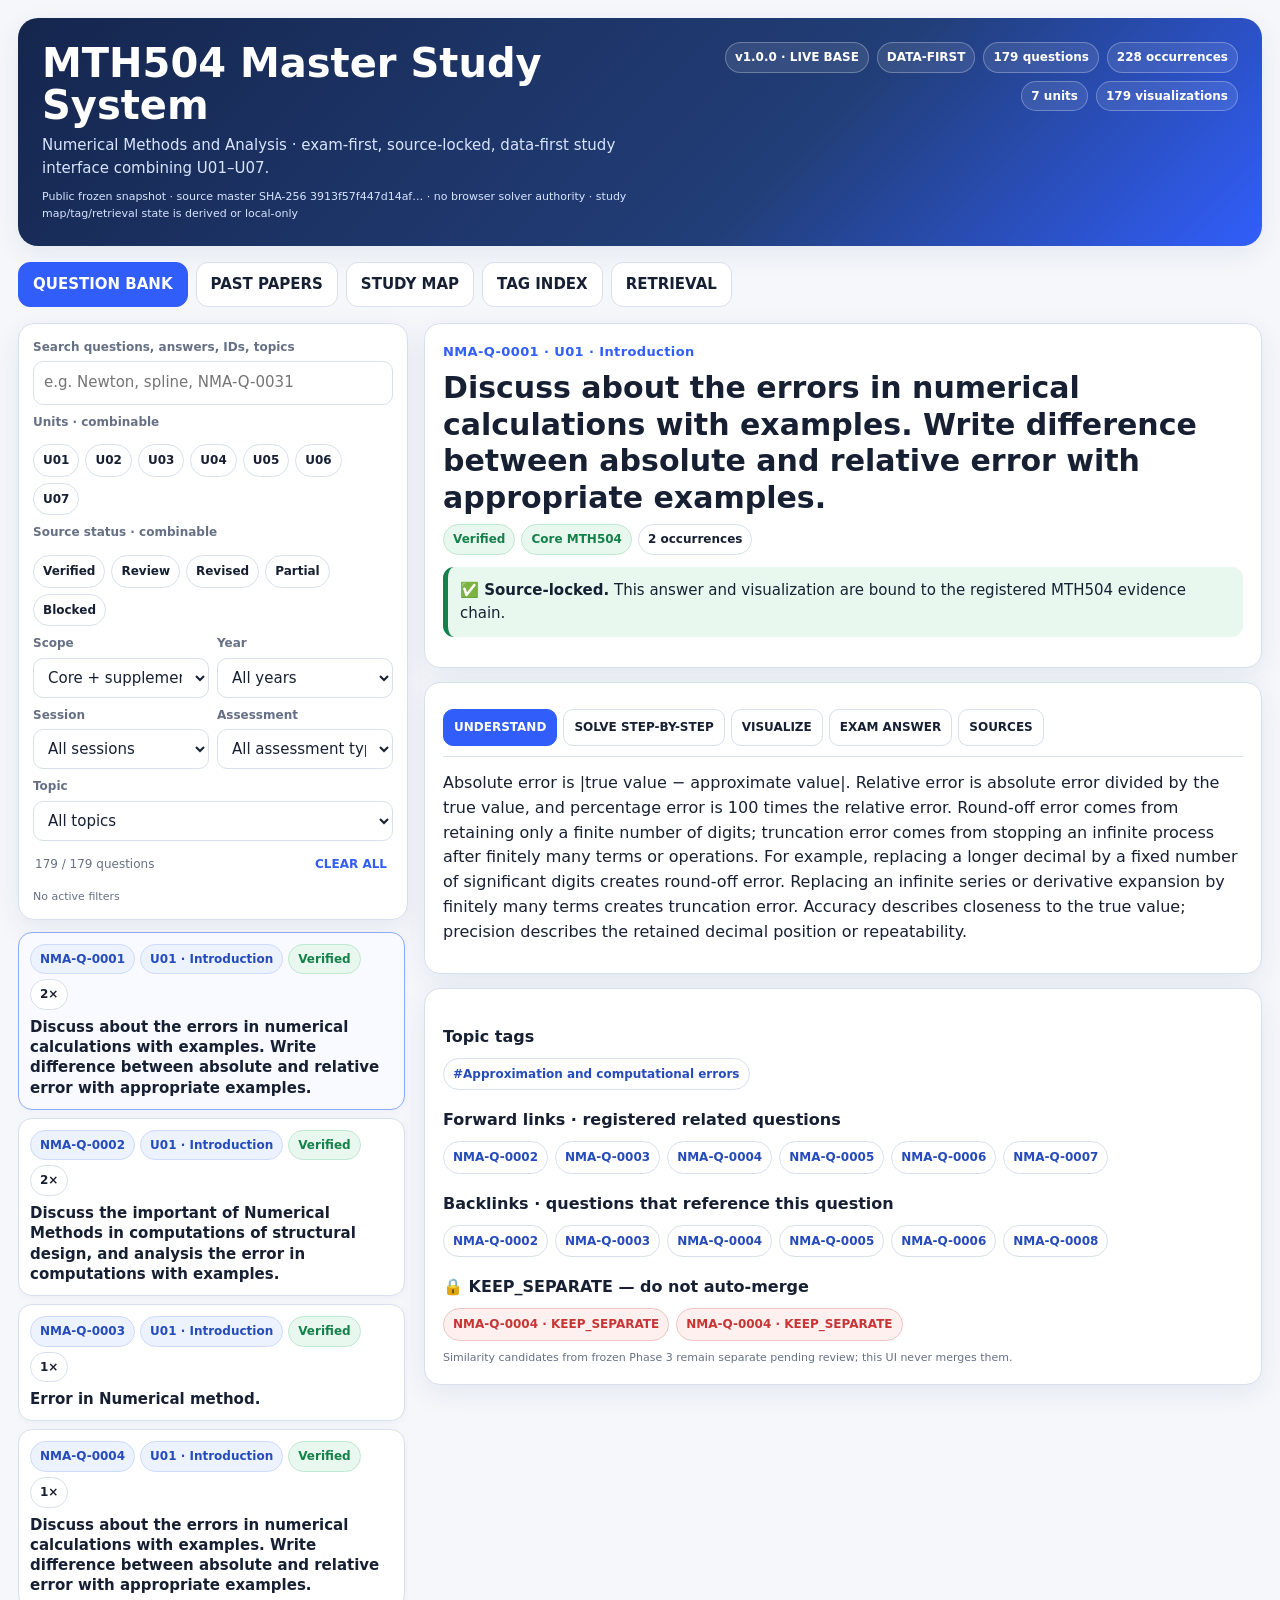
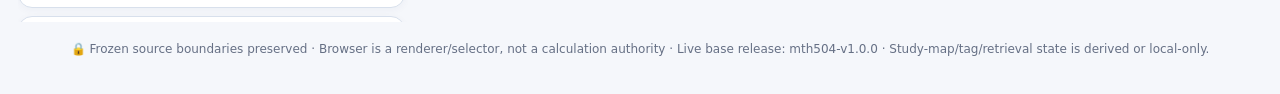
==== commit 1801cadc: "MTH504 v1.1.0: correct candidate paths into docs Pages source" ====
--- a/docs/subjects/mth504/index.html
+++ b/docs/subjects/mth504/index.html
@@ -8,13 +8,32 @@
 <link rel="stylesheet" href="./assets/css/app.css">
 </head>
 <body><div class="app">
-<header class="topbar"><div class="title"><h1>MTH504 Master Study System</h1><p>Numerical Methods and Analysis · exam-first, source-locked, data-first study interface combining U01–U07.</p><div class="dbline" id="dbMeta"></div></div><div class="topbadges"><span class="badge">DATA-FIRST</span><span class="badge">179 questions</span><span class="badge">228 occurrences</span><span class="badge">7 units</span><span class="badge">179 visualizations</span></div></header>
-<div class="modebar"><button class="modebtn active" data-mode="bank">QUESTION BANK</button><button class="modebtn" data-mode="papers">PAST PAPERS</button></div>
+<header class="topbar"><div class="title"><h1>MTH504 Master Study System</h1><p>Numerical Methods and Analysis · exam-first, source-locked, data-first study interface combining U01–U07.</p><div class="dbline" id="dbMeta"></div></div><div class="topbadges"><span class="badge">v1.0.0 · LIVE BASE</span><span class="badge">DATA-FIRST</span><span class="badge">179 questions</span><span class="badge">228 occurrences</span><span class="badge">7 units</span><span class="badge">179 visualizations</span></div></header>
+<div class="modebar"><button class="modebtn active" data-mode="bank">QUESTION BANK</button><button class="modebtn" data-mode="papers">PAST PAPERS</button><button class="modebtn" data-mode="map">STUDY MAP</button><button class="modebtn" data-mode="tags">TAG INDEX</button><button class="modebtn" data-mode="retrieve">RETRIEVAL</button></div>
 <div class="layout">
 <aside class="sidebar" id="bankSide"><section class="filters"><div class="filtergrid"><div class="field full"><label>Search questions, answers, IDs, topics</label><input id="search" type="search" placeholder="e.g. Newton, spline, NMA-Q-0031"></div><div class="field full"><label>Units · combinable</label><div class="unitrow" id="unitrow"></div></div><div class="field full"><label>Source status · combinable</label><div class="statusrow" id="statusrow"></div></div><div class="field"><label>Scope</label><select id="scope"><option value="">Core + supplemental</option><option value="CORE_MTH504">Core MTH504</option><option value="SUPPLEMENTAL">Supplemental only</option></select></div><div class="field"><label>Year</label><select id="year"></select></div><div class="field"><label>Session</label><select id="session"></select></div><div class="field"><label>Assessment</label><select id="assessment"></select></div><div class="field full"><label>Topic</label><select id="topic"></select></div></div><div class="countline"><span id="bankCount"></span><button class="clearbtn" id="clearAll">CLEAR ALL</button></div><div class="activechips" id="activechips"></div></section><div class="list" id="qList"></div></aside>
 <aside class="sidebar hidden" id="paperSide"><section class="paperfilters"><div class="field"><label>Past paper / assessment event</label><select id="paperSelect"></select></div><div class="field" style="margin-top:8px"><label>Search within selected paper</label><input id="paperSearch" type="search" placeholder="question number or wording"></div></section><div id="paperMeta"></div><div class="paperlist" id="paperList"></div></aside>
+<aside class="sidebar hidden" id="mapSide">
+  <section class="filters">
+    <div class="field"><label>Study-map unit</label><select id="mapUnit"></select></div>
+    <div class="callout"><b>Table of contents as a graph</b><div class="tiny">Unit → topic/tag → question. Question backlinks and forward links are derived from the frozen Master-179 relationships.</div></div>
+  </section>
+  <div class="list" id="mapToc"></div>
+</aside>
+<aside class="sidebar hidden" id="tagSide">
+  <section class="filters"><div class="field"><label>Find a topic/tag</label><input id="tagSearch" type="search" placeholder="e.g. interpolation, error, Runge-Kutta"></div></section>
+  <div class="list" id="tagList"></div>
+</aside>
+<aside class="sidebar hidden" id="retrievalSide">
+  <section class="filters">
+    <div class="callout ok"><b>Local study state only</b><div class="tiny">Ratings and review timing live only in this browser. They never alter the governed MTH504 database.</div></div>
+    <div class="metricgrid"><div class="metric">Due now<b id="dueNow">0</b></div><div class="metric">Reviewed<b id="reviewedCount">0</b></div><div class="metric">Mastered locally<b id="masteredCount">0</b></div></div>
+    <button class="modebtn" id="resetStudyState" type="button">RESET LOCAL STUDY STATE</button>
+  </section>
+  <div class="list" id="retrievalQueue"></div>
+</aside>
 <main class="detail" id="detail"></main></div>
-<div class="footer">🔒 Frozen source boundaries preserved · Browser is a renderer/selector, not a calculation authority · Private staged build, not yet published.</div>
+<div class="footer">🔒 Frozen source boundaries preserved · Browser is a renderer/selector, not a calculation authority · Live base release: mth504-v1.0.0 · Study-map/tag/retrieval state is derived or local-only.</div>
 </div>
 <script src="./assets/js/app.js" defer></script>
 </body></html>
--- a/docs/subjects/mth504/assets/css/app.css
+++ b/docs/subjects/mth504/assets/css/app.css
@@ -1,7 +1,7 @@
 
 :root{--bg:#f5f7fb;--surface:#fff;--surface2:#eef3fb;--text:#172033;--muted:#667085;--line:#d8e0ec;--accent:#315efb;--accent2:#e9efff;--ok:#14804a;--okbg:#e9f8ef;--warn:#9a6700;--warnbg:#fff7db;--danger:#c73535;--dangerbg:#fff0f0;--shadow:0 8px 28px rgba(30,55,90,.08);--radius:16px}
-*{box-sizing:border-box}html{scroll-behavior:smooth}body{margin:0;background:var(--bg);color:var(--text);font:15px/1.55 Inter,ui-sans-serif,system-ui,-apple-system,BlinkMacSystemFont,"Segoe UI",sans-serif}button,input,select{font:inherit;color:inherit}button{cursor:pointer}.app{max-width:1720px;margin:auto;padding:18px}.topbar{background:linear-gradient(135deg,#15264e,#223e78 62%,#315efb);color:#fff;padding:24px;border-radius:20px;box-shadow:var(--shadow);display:flex;gap:20px;align-items:flex-start;justify-content:space-between}.title h1{margin:0;font-size:clamp(24px,4vw,40px);line-height:1.05}.title p{margin:8px 0 0;color:#d8e4ff;max-width:850px}.topbadges{display:flex;flex-wrap:wrap;gap:8px;justify-content:flex-end}.badge,.chip{display:inline-flex;align-items:center;gap:5px;border:1px solid var(--line);border-radius:999px;padding:5px 9px;font-size:12px;font-weight:700;background:var(--surface);white-space:nowrap}.topbar .badge{background:#ffffff18;border-color:#ffffff45;color:white}.badge.ok{color:var(--ok);background:var(--okbg);border-color:#bfe8d0}.badge.warn{color:var(--warn);background:var(--warnbg);border-color:#edd98b}.badge.danger{color:var(--danger);background:var(--dangerbg);border-color:#f1bcbc}.badge.info{color:#264cbb;background:#edf2ff;border-color:#cedaff}.modebar{display:flex;gap:8px;margin:16px 0}.modebtn{border:1px solid var(--line);background:var(--surface);border-radius:12px;padding:10px 14px;font-weight:800}.modebtn.active{background:var(--accent);border-color:var(--accent);color:#fff}.layout{display:grid;grid-template-columns:minmax(300px,390px) minmax(0,1fr);gap:16px}.sidebar,.detail{min-width:0}.filters,.paperfilters{background:var(--surface);border:1px solid var(--line);border-radius:var(--radius);box-shadow:var(--shadow);padding:14px;margin-bottom:12px}.filtergrid{display:grid;grid-template-columns:1fr 1fr;gap:8px}.field{display:flex;flex-direction:column;gap:5px;min-width:0}.field.full{grid-column:1/-1}.field label{font-size:12px;color:var(--muted);font-weight:800}.field input,.field select{width:100%;border:1px solid var(--line);border-radius:10px;background:#fff;padding:9px 10px;min-width:0}.unitrow,.statusrow,.activechips{display:flex;flex-wrap:wrap;gap:6px;margin-top:8px}.filterchip{border:1px solid var(--line);background:#fff;border-radius:999px;padding:6px 9px;font-size:12px;font-weight:800}.filterchip.active{background:var(--accent2);border-color:#8ea9ff;color:#173ea6}.clearbtn{border:0;background:transparent;color:var(--accent);font-weight:800;padding:4px}.countline{display:flex;justify-content:space-between;gap:10px;align-items:center;margin:10px 2px;color:var(--muted);font-size:12px}.list{display:flex;flex-direction:column;gap:8px;max-height:calc(100vh - 210px);overflow:auto;padding-right:3px}.qitem,.occitem{border:1px solid var(--line);background:var(--surface);border-radius:14px;padding:11px;text-align:left;width:100%;box-shadow:0 2px 8px #20385c0a}.qitem:hover,.occitem:hover,.qitem.active,.occitem.active{border-color:#8ea9ff;background:#f8faff}.qmeta{display:flex;flex-wrap:wrap;gap:5px;margin-bottom:7px}.qtext{font-weight:760;line-height:1.35}.tiny{font-size:11px;color:var(--muted)}.card{background:var(--surface);border:1px solid var(--line);border-radius:var(--radius);box-shadow:var(--shadow);padding:18px;margin-bottom:14px;min-width:0}.qhead h2{font-size:clamp(20px,2.4vw,30px);line-height:1.22;margin:8px 0 8px}.qhead .eyebrow{font-weight:900;color:var(--accent);font-size:13px;letter-spacing:.03em}.metarow{display:flex;gap:6px;flex-wrap:wrap}.sourceboundary{border-left:5px solid var(--warn);background:var(--warnbg);padding:12px;border-radius:11px;margin:12px 0}.sourceboundary.danger{border-color:var(--danger);background:var(--dangerbg)}.sourceboundary.ok{border-color:var(--ok);background:var(--okbg)}.tabs{display:flex;gap:6px;flex-wrap:wrap;border-bottom:1px solid var(--line);padding-bottom:10px;margin:8px 0 14px}.tab{border:1px solid var(--line);background:#fff;border-radius:10px;padding:8px 10px;font-size:12px;font-weight:900}.tab.active{background:var(--accent);border-color:var(--accent);color:#fff}.contenttext{font-size:16px}.contenttext p{margin:.65em 0}.callout{background:var(--surface2);border:1px solid var(--line);padding:12px;border-radius:12px;margin:10px 0}.callout.warning{background:var(--warnbg);border-color:#edd98b}.callout.danger{background:var(--dangerbg);border-color:#f1bcbc}.callout.ok{background:var(--okbg);border-color:#bfe8d0}.sectiontitle{font-weight:900;font-size:16px;margin:18px 0 8px}.tablewrap{width:100%;overflow:auto;border:1px solid var(--line);border-radius:12px}table{border-collapse:collapse;width:100%;min-width:520px;background:#fff}th,td{padding:9px 10px;border-bottom:1px solid var(--line);text-align:left;vertical-align:top}th{font-size:12px;color:#516078;background:#f7f9fc}tr:last-child td{border-bottom:0}.related{display:flex;flex-wrap:wrap;gap:7px}.linkchip{border:1px solid var(--line);background:#fff;border-radius:999px;padding:6px 9px;font-size:12px;font-weight:800;color:#264cbb}.linkchip.keep{color:var(--danger);background:var(--dangerbg);border-color:#efc3c3}.pastwording{border:2px solid #9bb1ef;background:#f7f9ff;padding:14px;border-radius:14px;margin-bottom:12px}.pastwording .label{font-size:11px;color:#264cbb;font-weight:900;letter-spacing:.06em}.pastwording blockquote{margin:8px 0 0;font-size:18px;font-weight:760}.paperhead{background:var(--surface);border:1px solid var(--line);border-radius:14px;padding:12px;margin-bottom:10px}.paperhead h3{margin:0 0 5px}.paperlist{display:flex;flex-direction:column;gap:8px;max-height:calc(100vh - 310px);overflow:auto}.vizshell{min-height:220px}.vizbox{border:1px solid var(--line);border-radius:14px;background:#fbfcff;padding:10px;overflow:auto;margin:10px 0}.chart{width:100%;min-width:520px;max-height:460px}.gridstats,.metricgrid{display:grid;grid-template-columns:repeat(3,minmax(0,1fr));gap:8px;margin:10px 0}.stat,.metric{border:1px solid var(--line);border-radius:11px;background:#fff;padding:10px;min-width:0}.metric b{display:block;font-size:18px;margin-top:3px;overflow-wrap:anywhere}.vizcontrols{display:grid;grid-template-columns:repeat(3,minmax(0,1fr));gap:8px;margin:10px 0}.warning{background:var(--warnbg);border:1px solid #edd98b;padding:10px;border-radius:11px;margin:10px 0}.warning.bad{background:var(--dangerbg);border-color:#efbdbd}.storedtag{font-size:11px;color:var(--muted);margin-top:8px}pre{white-space:pre-wrap;overflow-wrap:anywhere;background:#f7f9fc;border:1px solid var(--line);padding:10px;border-radius:10px}.empty{padding:30px;text-align:center;color:var(--muted)}.dbline{font-size:11px;color:#d8e4ff;margin-top:7px;overflow-wrap:anywhere}.footer{color:var(--muted);font-size:12px;text-align:center;padding:18px}.hidden{display:none!important}
+*{box-sizing:border-box}html{scroll-behavior:smooth}body{margin:0;background:var(--bg);color:var(--text);font:15px/1.55 Inter,ui-sans-serif,system-ui,-apple-system,BlinkMacSystemFont,"Segoe UI",sans-serif}button,input,select{font:inherit;color:inherit}button{cursor:pointer}.app{max-width:1720px;margin:auto;padding:18px}.topbar{background:linear-gradient(135deg,#15264e,#223e78 62%,#315efb);color:#fff;padding:24px;border-radius:20px;box-shadow:var(--shadow);display:flex;gap:20px;align-items:flex-start;justify-content:space-between}.title h1{margin:0;font-size:clamp(24px,4vw,40px);line-height:1.05}.title p{margin:8px 0 0;color:#d8e4ff;max-width:850px}.topbadges{display:flex;flex-wrap:wrap;gap:8px;justify-content:flex-end}.badge,.chip{display:inline-flex;align-items:center;gap:5px;border:1px solid var(--line);border-radius:999px;padding:5px 9px;font-size:12px;font-weight:700;background:var(--surface);white-space:nowrap}.topbar .badge{background:#ffffff18;border-color:#ffffff45;color:white}.badge.ok{color:var(--ok);background:var(--okbg);border-color:#bfe8d0}.badge.warn{color:var(--warn);background:var(--warnbg);border-color:#edd98b}.badge.danger{color:var(--danger);background:var(--dangerbg);border-color:#f1bcbc}.badge.info{color:#264cbb;background:#edf2ff;border-color:#cedaff}.modebar{display:flex;gap:8px;margin:16px 0;flex-wrap:wrap}.modebtn{border:1px solid var(--line);background:var(--surface);border-radius:12px;padding:10px 14px;font-weight:800}.modebtn.active{background:var(--accent);border-color:var(--accent);color:#fff}.layout{display:grid;grid-template-columns:minmax(300px,390px) minmax(0,1fr);gap:16px}.sidebar,.detail{min-width:0}.filters,.paperfilters{background:var(--surface);border:1px solid var(--line);border-radius:var(--radius);box-shadow:var(--shadow);padding:14px;margin-bottom:12px}.filtergrid{display:grid;grid-template-columns:1fr 1fr;gap:8px}.field{display:flex;flex-direction:column;gap:5px;min-width:0}.field.full{grid-column:1/-1}.field label{font-size:12px;color:var(--muted);font-weight:800}.field input,.field select{width:100%;border:1px solid var(--line);border-radius:10px;background:#fff;padding:9px 10px;min-width:0}.unitrow,.statusrow,.activechips{display:flex;flex-wrap:wrap;gap:6px;margin-top:8px}.filterchip{border:1px solid var(--line);background:#fff;border-radius:999px;padding:6px 9px;font-size:12px;font-weight:800}.filterchip.active{background:var(--accent2);border-color:#8ea9ff;color:#173ea6}.clearbtn{border:0;background:transparent;color:var(--accent);font-weight:800;padding:4px}.countline{display:flex;justify-content:space-between;gap:10px;align-items:center;margin:10px 2px;color:var(--muted);font-size:12px}.list{display:flex;flex-direction:column;gap:8px;max-height:calc(100vh - 210px);overflow:auto;padding-right:3px}.qitem,.occitem{border:1px solid var(--line);background:var(--surface);border-radius:14px;padding:11px;text-align:left;width:100%;box-shadow:0 2px 8px #20385c0a}.qitem:hover,.occitem:hover,.qitem.active,.occitem.active{border-color:#8ea9ff;background:#f8faff}.qmeta{display:flex;flex-wrap:wrap;gap:5px;margin-bottom:7px}.qtext{font-weight:760;line-height:1.35}.tiny{font-size:11px;color:var(--muted)}.card{background:var(--surface);border:1px solid var(--line);border-radius:var(--radius);box-shadow:var(--shadow);padding:18px;margin-bottom:14px;min-width:0}.qhead h2{font-size:clamp(20px,2.4vw,30px);line-height:1.22;margin:8px 0 8px}.qhead .eyebrow{font-weight:900;color:var(--accent);font-size:13px;letter-spacing:.03em}.metarow{display:flex;gap:6px;flex-wrap:wrap}.sourceboundary{border-left:5px solid var(--warn);background:var(--warnbg);padding:12px;border-radius:11px;margin:12px 0}.sourceboundary.danger{border-color:var(--danger);background:var(--dangerbg)}.sourceboundary.ok{border-color:var(--ok);background:var(--okbg)}.tabs{display:flex;gap:6px;flex-wrap:wrap;border-bottom:1px solid var(--line);padding-bottom:10px;margin:8px 0 14px}.tab{border:1px solid var(--line);background:#fff;border-radius:10px;padding:8px 10px;font-size:12px;font-weight:900}.tab.active{background:var(--accent);border-color:var(--accent);color:#fff}.contenttext{font-size:16px}.contenttext p{margin:.65em 0}.callout{background:var(--surface2);border:1px solid var(--line);padding:12px;border-radius:12px;margin:10px 0}.callout.warning{background:var(--warnbg);border-color:#edd98b}.callout.danger{background:var(--dangerbg);border-color:#f1bcbc}.callout.ok{background:var(--okbg);border-color:#bfe8d0}.sectiontitle{font-weight:900;font-size:16px;margin:18px 0 8px}.tablewrap{width:100%;overflow:auto;border:1px solid var(--line);border-radius:12px}table{border-collapse:collapse;width:100%;min-width:520px;background:#fff}th,td{padding:9px 10px;border-bottom:1px solid var(--line);text-align:left;vertical-align:top}th{font-size:12px;color:#516078;background:#f7f9fc}tr:last-child td{border-bottom:0}.related{display:flex;flex-wrap:wrap;gap:7px}.linkchip{border:1px solid var(--line);background:#fff;border-radius:999px;padding:6px 9px;font-size:12px;font-weight:800;color:#264cbb}.linkchip.keep{color:var(--danger);background:var(--dangerbg);border-color:#efc3c3}.pastwording{border:2px solid #9bb1ef;background:#f7f9ff;padding:14px;border-radius:14px;margin-bottom:12px}.pastwording .label{font-size:11px;color:#264cbb;font-weight:900;letter-spacing:.06em}.pastwording blockquote{margin:8px 0 0;font-size:18px;font-weight:760}.paperhead{background:var(--surface);border:1px solid var(--line);border-radius:14px;padding:12px;margin-bottom:10px}.paperhead h3{margin:0 0 5px}.paperlist{display:flex;flex-direction:column;gap:8px;max-height:calc(100vh - 310px);overflow:auto}.vizshell{min-height:220px}.vizbox{border:1px solid var(--line);border-radius:14px;background:#fbfcff;padding:10px;overflow:auto;margin:10px 0}.chart{width:100%;min-width:520px;max-height:460px}.graphbox{width:100%;overflow:auto;border:1px solid var(--line);border-radius:14px;background:#fff}.graphsvg{display:block;width:100%;min-width:760px;height:auto}.graph-node{cursor:pointer}.graph-node rect{fill:#fff;stroke:#a9bad2;stroke-width:1.5}.graph-node.topic rect{fill:#edf2ff;stroke:#8ea9ff}.graph-node.unit rect{fill:#e9f8ef;stroke:#7fc79e}.graph-node.q rect{fill:#fff}.graph-node:hover rect{stroke:var(--accent);stroke-width:2.5}.graph-edge{stroke:#bdc9d8;stroke-width:1.2}.graph-edge.related{stroke:#8ea9ff;stroke-dasharray:4 4}.tagpage-grid{display:grid;grid-template-columns:repeat(2,minmax(0,1fr));gap:9px}.tagcard{border:1px solid var(--line);border-radius:12px;background:#fff;padding:11px}.retrieval-prompt{font-size:clamp(22px,3vw,34px);line-height:1.25;font-weight:850}.studycycle{display:grid;grid-template-columns:repeat(4,1fr);gap:7px;margin:12px 0}.studycycle>div{border:1px solid var(--line);background:var(--surface2);border-radius:10px;padding:9px;text-align:center;font-size:12px;font-weight:800}.ratingrow{display:grid;grid-template-columns:repeat(4,1fr);gap:7px;margin-top:12px}.ratingrow button{border:1px solid var(--line);background:#fff;border-radius:10px;padding:10px;font-weight:850}.ratingrow button:hover{border-color:var(--accent)}.localnote{font-size:11px;color:var(--muted);margin-top:8px}.tagchips{display:flex;gap:6px;flex-wrap:wrap;margin:8px 0}.gridstats,.metricgrid{display:grid;grid-template-columns:repeat(3,minmax(0,1fr));gap:8px;margin:10px 0}.stat,.metric{border:1px solid var(--line);border-radius:11px;background:#fff;padding:10px;min-width:0}.metric b{display:block;font-size:18px;margin-top:3px;overflow-wrap:anywhere}.vizcontrols{display:grid;grid-template-columns:repeat(3,minmax(0,1fr));gap:8px;margin:10px 0}.warning{background:var(--warnbg);border:1px solid #edd98b;padding:10px;border-radius:11px;margin:10px 0}.warning.bad{background:var(--dangerbg);border-color:#efbdbd}.storedtag{font-size:11px;color:var(--muted);margin-top:8px}pre{white-space:pre-wrap;overflow-wrap:anywhere;background:#f7f9fc;border:1px solid var(--line);padding:10px;border-radius:10px}.empty{padding:30px;text-align:center;color:var(--muted)}.dbline{font-size:11px;color:#d8e4ff;margin-top:7px;overflow-wrap:anywhere}.footer{color:var(--muted);font-size:12px;text-align:center;padding:18px}.hidden{display:none!important}
 @media(max-width:980px){.layout{grid-template-columns:1fr}.list,.paperlist{max-height:440px}.topbar{flex-direction:column}.topbadges{justify-content:flex-start}.detail{order:2}.gridstats,.metricgrid,.vizcontrols{grid-template-columns:1fr 1fr}}
-@media(max-width:620px){.app{padding:9px}.topbar{padding:17px;border-radius:15px}.filtergrid{grid-template-columns:1fr}.field.full{grid-column:auto}.gridstats,.metricgrid,.vizcontrols{grid-template-columns:1fr}.card{padding:13px}.qhead h2{font-size:21px}.tabs{display:grid;grid-template-columns:1fr 1fr}.tab:last-child{grid-column:1/-1}.chart{min-width:430px}.modebar{position:sticky;top:0;z-index:10;background:var(--bg);padding:7px 0;margin:7px 0}.qitem,.occitem{padding:10px}}
+@media(max-width:620px){.app{padding:9px}.topbar{padding:17px;border-radius:15px}.filtergrid{grid-template-columns:1fr}.field.full{grid-column:auto}.gridstats,.metricgrid,.vizcontrols{grid-template-columns:1fr}.card{padding:13px}.qhead h2{font-size:21px}.tabs{display:grid;grid-template-columns:1fr 1fr}.tab:last-child{grid-column:1/-1}.chart{min-width:0;max-width:100%;height:auto}.vizbox{overflow-x:auto}.vizcontrols input[type=range]{width:100%}.graphsvg{min-width:680px}.tagpage-grid{grid-template-columns:1fr}.studycycle{grid-template-columns:1fr 1fr}.ratingrow{grid-template-columns:1fr 1fr}.modebar{position:sticky;top:0;z-index:10;background:var(--bg);padding:7px 0;margin:7px 0}.modebtn{flex:1 1 42%;text-align:center}.qitem,.occitem{padding:10px}}
 
 @media(max-width:360px){.badge{white-space:normal;max-width:100%;overflow-wrap:anywhere}.qmeta{min-width:0}.qtext,.contenttext,.callout,.card li{overflow-wrap:anywhere;word-break:break-word}}
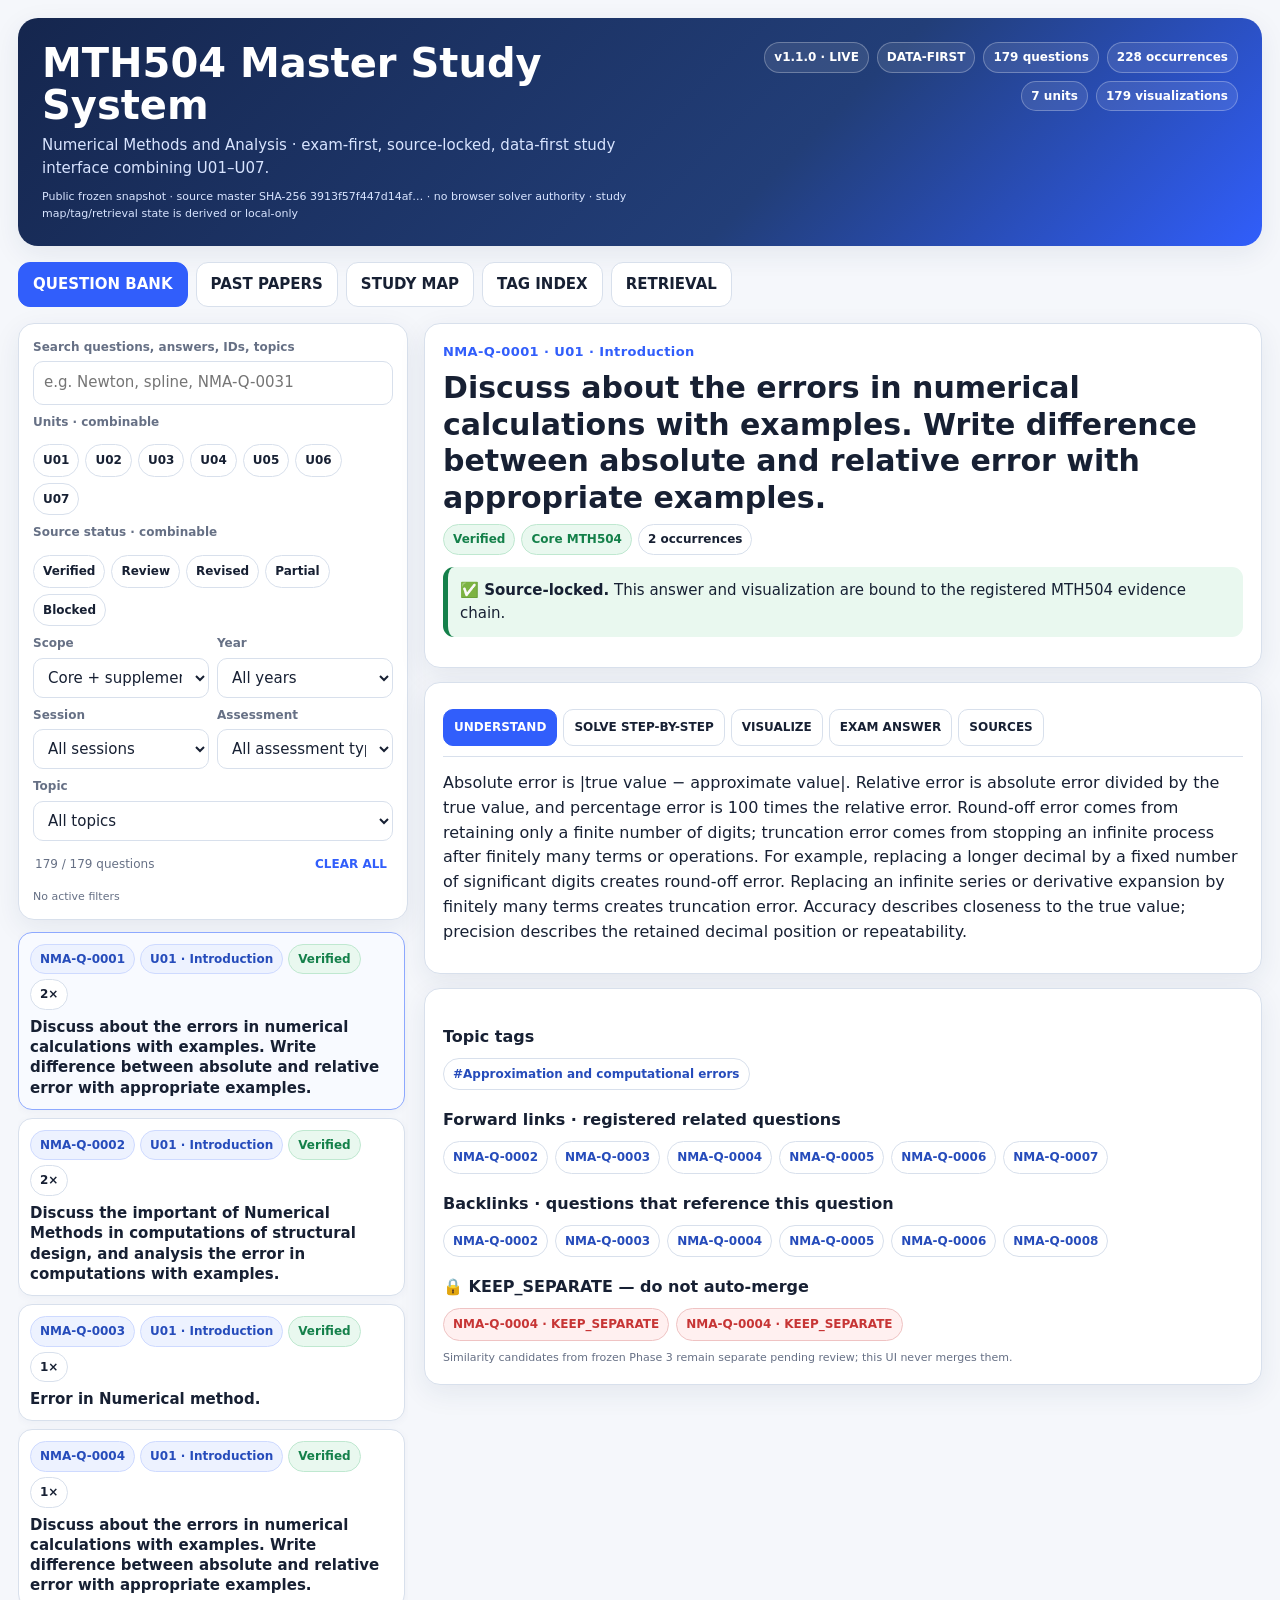
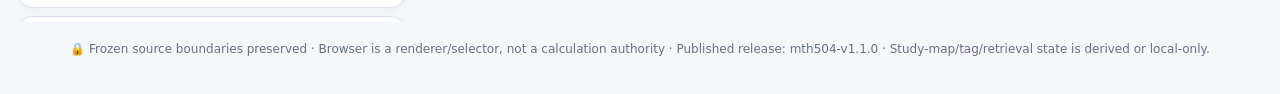
==== commit a3854d65: "MTH504 v1.1.0: finalize release labels" ====
--- a/docs/subjects/mth504/index.html
+++ b/docs/subjects/mth504/index.html
@@ -8,7 +8,7 @@
 <link rel="stylesheet" href="./assets/css/app.css">
 </head>
 <body><div class="app">
-<header class="topbar"><div class="title"><h1>MTH504 Master Study System</h1><p>Numerical Methods and Analysis · exam-first, source-locked, data-first study interface combining U01–U07.</p><div class="dbline" id="dbMeta"></div></div><div class="topbadges"><span class="badge">v1.0.0 · LIVE BASE</span><span class="badge">DATA-FIRST</span><span class="badge">179 questions</span><span class="badge">228 occurrences</span><span class="badge">7 units</span><span class="badge">179 visualizations</span></div></header>
+<header class="topbar"><div class="title"><h1>MTH504 Master Study System</h1><p>Numerical Methods and Analysis · exam-first, source-locked, data-first study interface combining U01–U07.</p><div class="dbline" id="dbMeta"></div></div><div class="topbadges"><span class="badge">v1.1.0 · LIVE</span><span class="badge">DATA-FIRST</span><span class="badge">179 questions</span><span class="badge">228 occurrences</span><span class="badge">7 units</span><span class="badge">179 visualizations</span></div></header>
 <div class="modebar"><button class="modebtn active" data-mode="bank">QUESTION BANK</button><button class="modebtn" data-mode="papers">PAST PAPERS</button><button class="modebtn" data-mode="map">STUDY MAP</button><button class="modebtn" data-mode="tags">TAG INDEX</button><button class="modebtn" data-mode="retrieve">RETRIEVAL</button></div>
 <div class="layout">
 <aside class="sidebar" id="bankSide"><section class="filters"><div class="filtergrid"><div class="field full"><label>Search questions, answers, IDs, topics</label><input id="search" type="search" placeholder="e.g. Newton, spline, NMA-Q-0031"></div><div class="field full"><label>Units · combinable</label><div class="unitrow" id="unitrow"></div></div><div class="field full"><label>Source status · combinable</label><div class="statusrow" id="statusrow"></div></div><div class="field"><label>Scope</label><select id="scope"><option value="">Core + supplemental</option><option value="CORE_MTH504">Core MTH504</option><option value="SUPPLEMENTAL">Supplemental only</option></select></div><div class="field"><label>Year</label><select id="year"></select></div><div class="field"><label>Session</label><select id="session"></select></div><div class="field"><label>Assessment</label><select id="assessment"></select></div><div class="field full"><label>Topic</label><select id="topic"></select></div></div><div class="countline"><span id="bankCount"></span><button class="clearbtn" id="clearAll">CLEAR ALL</button></div><div class="activechips" id="activechips"></div></section><div class="list" id="qList"></div></aside>
@@ -33,7 +33,7 @@
   <div class="list" id="retrievalQueue"></div>
 </aside>
 <main class="detail" id="detail"></main></div>
-<div class="footer">🔒 Frozen source boundaries preserved · Browser is a renderer/selector, not a calculation authority · Live base release: mth504-v1.0.0 · Study-map/tag/retrieval state is derived or local-only.</div>
+<div class="footer">🔒 Frozen source boundaries preserved · Browser is a renderer/selector, not a calculation authority · Published release: mth504-v1.1.0 · Study-map/tag/retrieval state is derived or local-only.</div>
 </div>
 <script src="./assets/js/app.js" defer></script>
 </body></html>
